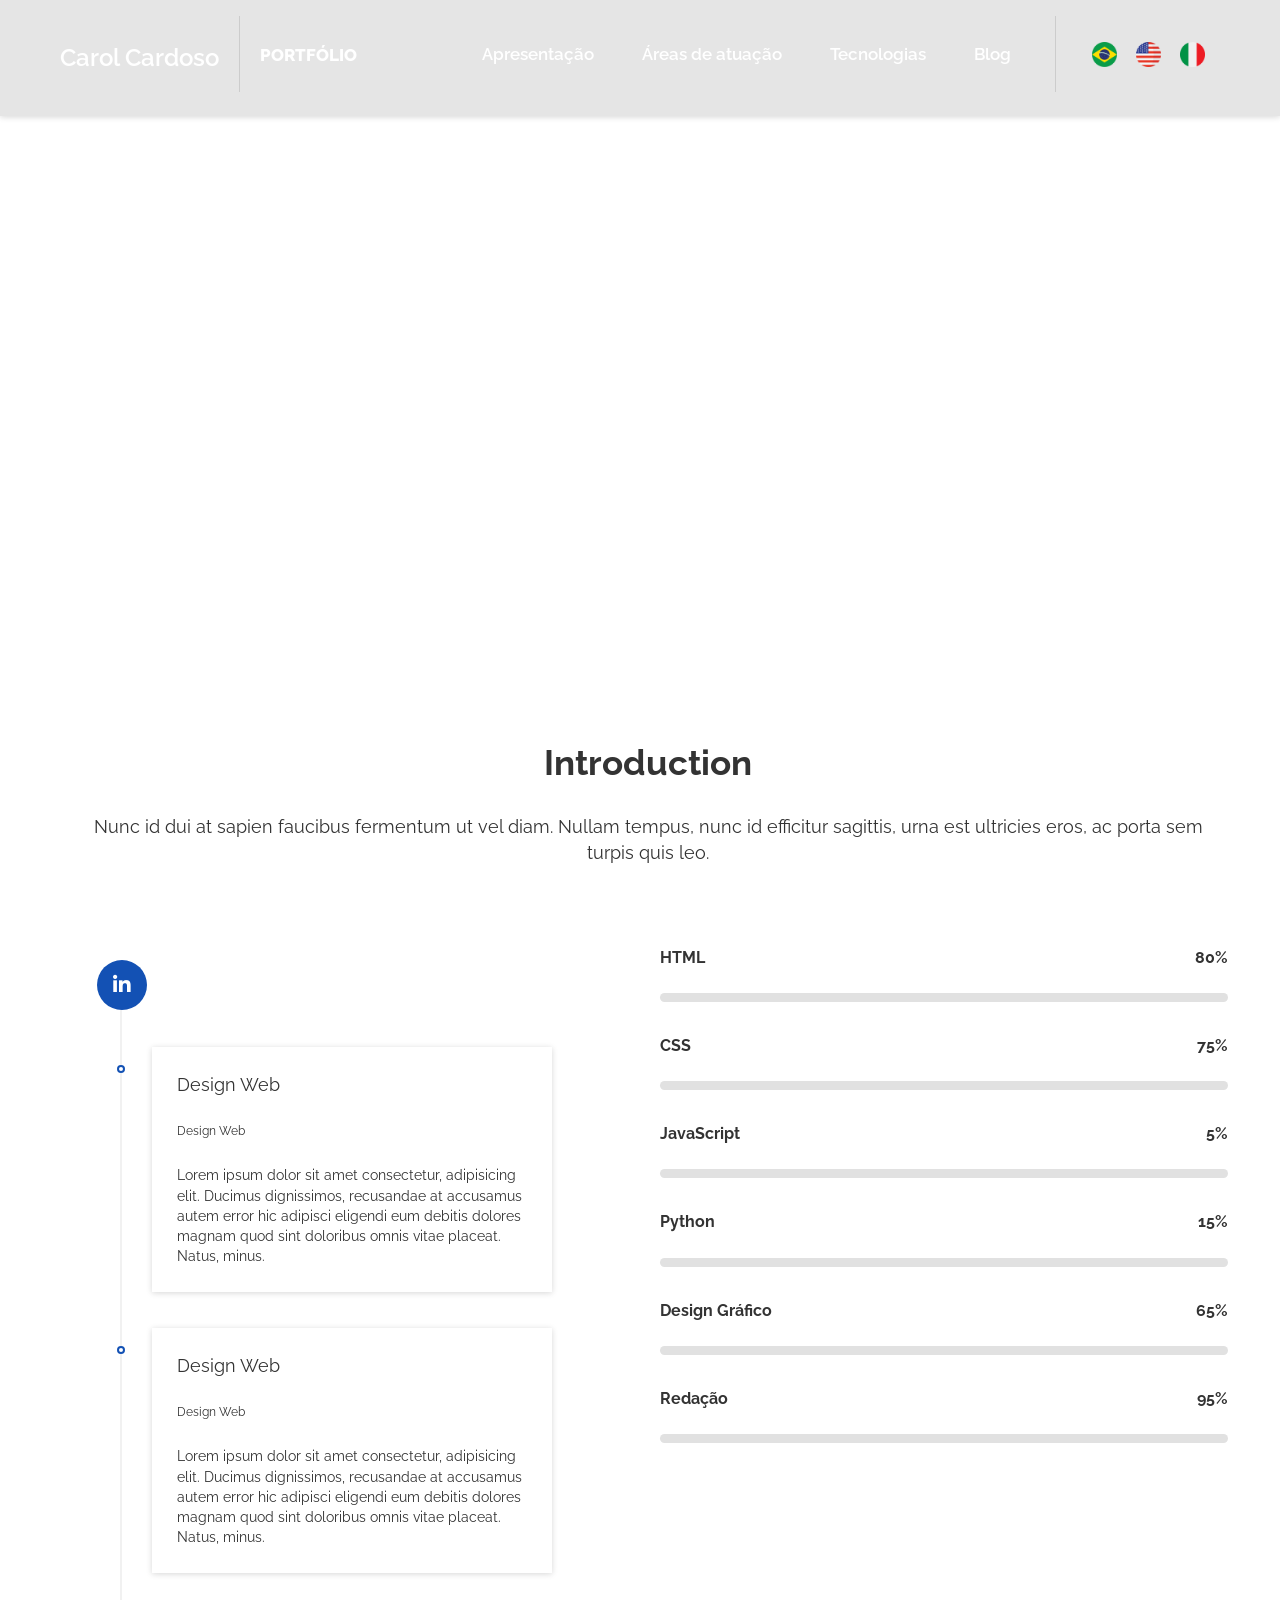
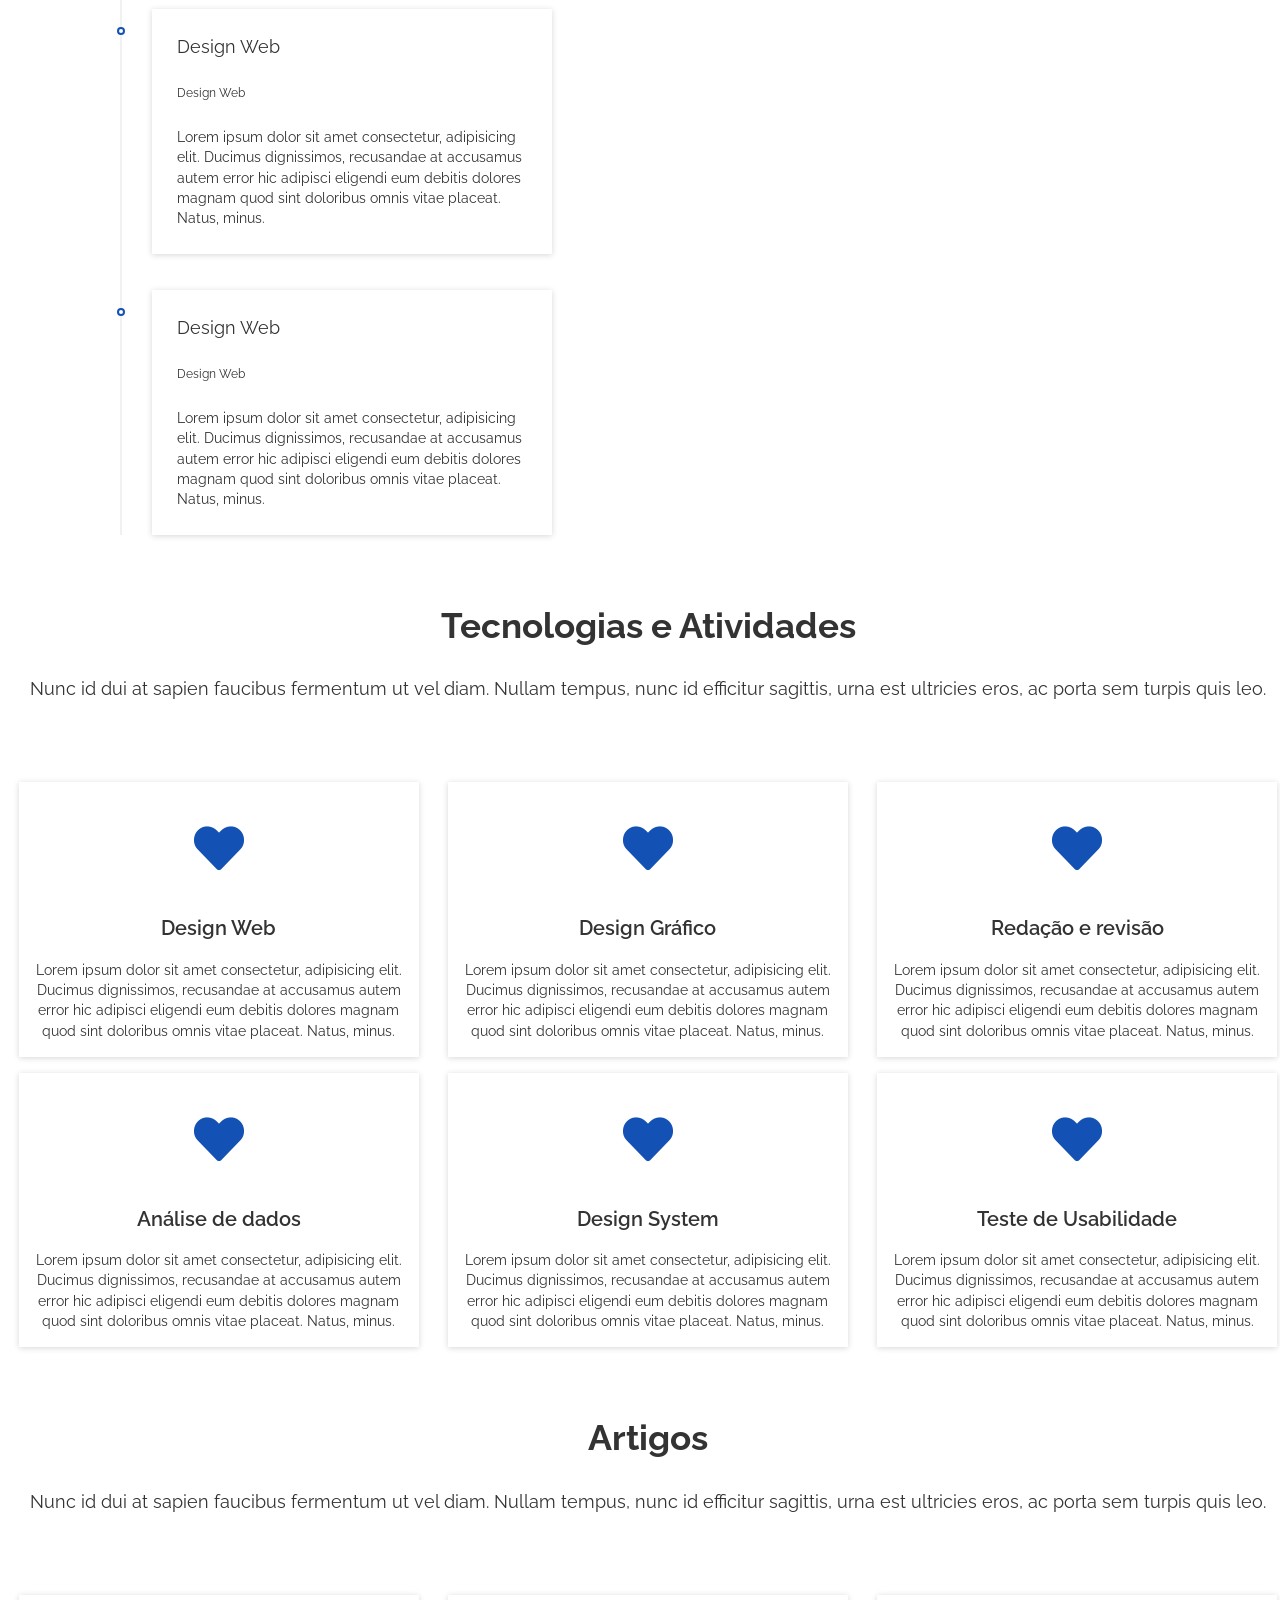
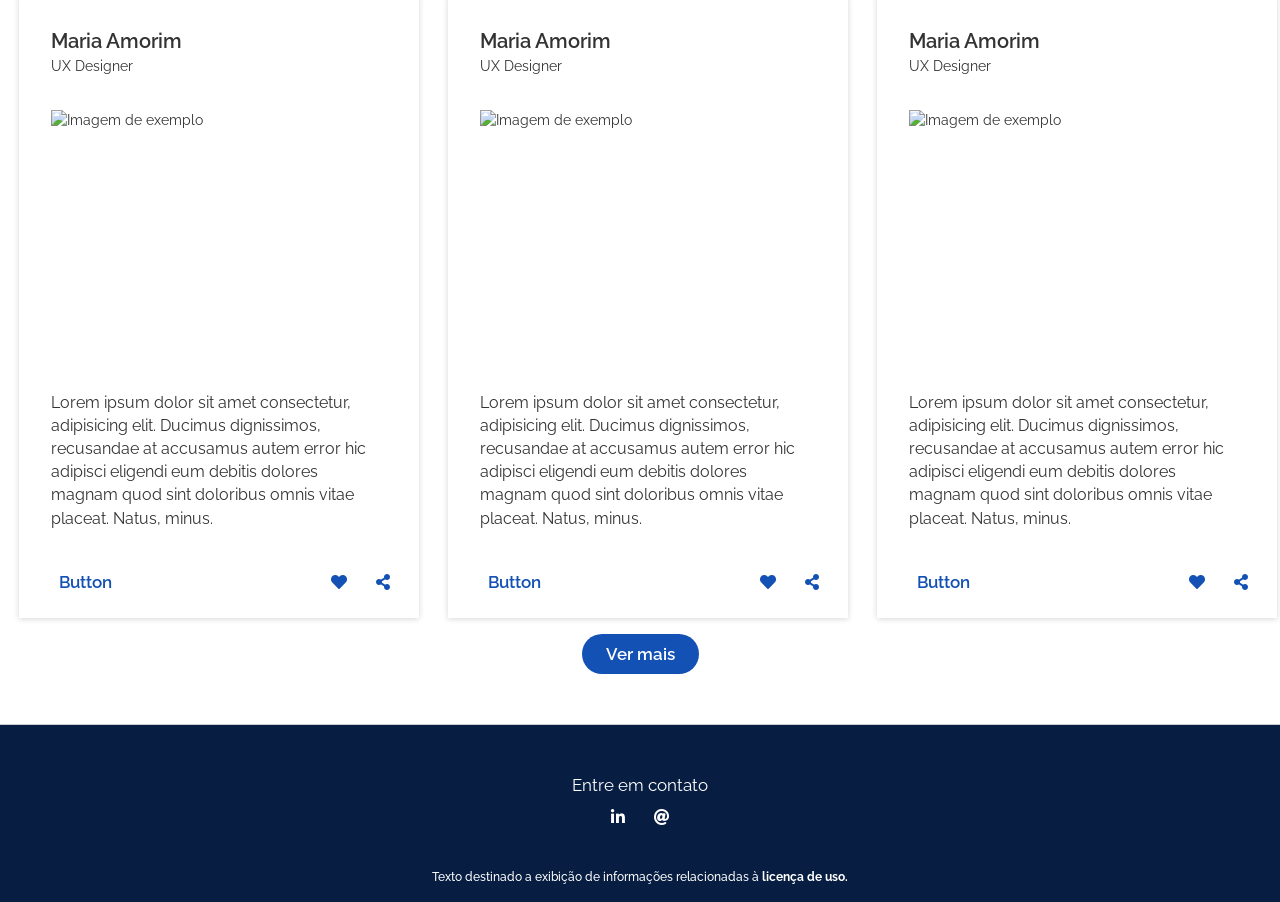
==== src/html/index-en.html @ 1937132f "Resposividade, espaçamento, componentização das seções" ====
<!DOCTYPE html>
<html lang="en">
<br-head></br-head>  
<body>
  <br-header></br-header>

    <div class="container-video">
      <div class="bg-video">
        <video class="bg-video" autoplay loop muted src="./assets/images/banner/Banner 2.mp4"></video>
      </div>
    </div>

  <div class="template-base">
    <main class="main-content pl-sm-3 mt-4 text-center" id="main-content">
      
      <!-- Início da seção Introdução-->

      <br-introducao-en></br-introducao-en>
        
        <!-- Início da seção Tecnologias e Atividades -->
        
        <div class="secao-container">
          <div id="habilidades" class="secao-titulo">Tecnologias e Atividades</div>
          <div class="secao-descricao">Nunc id dui at sapien faucibus fermentum ut vel diam. Nullam tempus, nunc id efficitur sagittis, 
            urna est ultricies eros, ac porta sem turpis quis leo.
          </div>
          <div class="row">
            <div class="col-sm-12 col-md-4 col-lg-4 d-flex justify-content-center">
              <div class="br-card hover">
                <div class="d-flex justify-content-center mt-3">
                  <button id="shiny-button" class="br-button circle botao-habilidades shiny-button" type="button" aria-label="Ícone ilustrativo">
                    <i class="fas fa-heart icone-habilidades" aria-hidden="true"></i>
                  </button>
                </div>
                <div class="text-weight-semi-bold text-up-02 mt-3">Design Web</div>
                <div class="card-content">Lorem ipsum dolor sit amet consectetur, adipisicing elit. Ducimus dignissimos, 
                  recusandae at accusamus autem error hic adipisci eligendi eum debitis dolores magnam quod sint doloribus 
                  omnis vitae placeat. Natus, minus.
                </div>
              </div>
            </div>
            <div class="col-sm-12 col-md-4 col-lg-4 d-flex justify-content-center">
              <div class="br-card hover">
                <div class="d-flex justify-content-center mt-3">
                  <button id="shiny-button" class="br-button circle botao-habilidades shiny-button" type="button" aria-label="Ícone ilustrativo">
                    <i class="fas fa-heart icone-habilidades" aria-hidden="true"></i>
                  </button>
                </div>
                <div class="text-weight-semi-bold text-up-02 mt-3">Design Gráfico</div>
                <div class="card-content">Lorem ipsum dolor sit amet consectetur, adipisicing elit. Ducimus dignissimos, 
                  recusandae at accusamus autem error hic adipisci eligendi eum debitis dolores magnam quod sint doloribus 
                  omnis vitae placeat. Natus, minus.
                </div>
              </div>
            </div>
            <div class="col-sm-12 col-md-4 col-lg-4 d-flex justify-content-center">
              <div class="br-card hover">
                <div class="d-flex justify-content-center mt-3">
                  <button id="shiny-button" class="br-button circle botao-habilidades shiny-button" type="button" aria-label="Ícone ilustrativo">
                    <i class="fas fa-heart icone-habilidades" aria-hidden="true"></i>
                  </button>
                </div>
                <div class="text-weight-semi-bold text-up-02 mt-3">Redação e revisão</div>
                <div class="card-content">Lorem ipsum dolor sit amet consectetur, adipisicing elit. Ducimus dignissimos, 
                  recusandae at accusamus autem error hic adipisci eligendi eum debitis dolores magnam quod sint doloribus 
                  omnis vitae placeat. Natus, minus.
                </div>
              </div>
            </div>
            <div class="col-sm-12 col-md-4 col-lg-4 d-flex justify-content-center">
              <div class="br-card hover">
                <div class="d-flex justify-content-center mt-3">
                  <button id="shiny-button" class="br-button circle botao-habilidades shiny-button" type="button" aria-label="Ícone ilustrativo">
                    <i class="fas fa-heart icone-habilidades" aria-hidden="true"></i>
                  </button>
                </div>
                <div class="text-weight-semi-bold text-up-02 mt-3">Análise de dados</div>
                <div class="card-content">Lorem ipsum dolor sit amet consectetur, adipisicing elit. Ducimus dignissimos, 
                  recusandae at accusamus autem error hic adipisci eligendi eum debitis dolores magnam quod sint doloribus 
                  omnis vitae placeat. Natus, minus.
                </div>
              </div>
            </div>
            <div class="col-sm-12 col-md-4 col-lg-4 d-flex justify-content-center">
              <div class="br-card hover">
                <div class="d-flex justify-content-center mt-3">
                  <button id="shiny-button" class="br-button circle botao-habilidades shiny-button" type="button" aria-label="Ícone ilustrativo">
                    <i class="fas fa-heart icone-habilidades" aria-hidden="true"></i>
                  </button>
                </div>
                <div class="text-weight-semi-bold text-up-02 mt-3">Design System</div>
                <div class="card-content">Lorem ipsum dolor sit amet consectetur, adipisicing elit. Ducimus dignissimos, 
                  recusandae at accusamus autem error hic adipisci eligendi eum debitis dolores magnam quod sint doloribus 
                  omnis vitae placeat. Natus, minus.
                </div>
              </div>
            </div>
            <div class="col-sm-12 col-md-4 col-lg-4 d-flex justify-content-center">
              <div class="br-card hover">
                <div class="d-flex justify-content-center mt-3">
                  <button id="shiny-button" class="br-button circle botao-habilidades shiny-button" type="button" aria-label="Ícone ilustrativo">
                    <i class="fas fa-heart icone-habilidades" aria-hidden="true"></i>
                  </button>
                </div>
                <div class="text-weight-semi-bold text-up-02 mt-3">Teste de Usabilidade</div>
                <div class="card-content">Lorem ipsum dolor sit amet consectetur, adipisicing elit. Ducimus dignissimos, 
                  recusandae at accusamus autem error hic adipisci eligendi eum debitis dolores magnam quod sint doloribus 
                  omnis vitae placeat. Natus, minus.
                </div>
              </div>
            </div>
          </div>
        </div>
        
        
        <!-- Fim da seção Tecnologias e Atividades -->
        
        <!-- Início da seção Blog -->
        
        <div class="secao-container">
          <div id="blog" class="secao-titulo">Artigos</div>
          <div class="secao-descricao">Nunc id dui at sapien faucibus fermentum ut vel diam. Nullam tempus, nunc id efficitur sagittis, 
            urna est ultricies eros, ac porta sem turpis quis leo.
          </div>
          <div class="row">
            <div class="col-sm-12 col-md-4 col-lg-4 d-flex justify-content-center">
              <div class="br-card">
                <div class="m-5">
                  <div class="titulo-card text-weight-semi-bold text-up-02">Maria Amorim</div>
                  <div class="subtitulo-card">UX Designer</div>
                </div>
                <div class="imagem-card m-5">
                  <img src="https://picsum.photos/id/0/500" class="imagem-card" alt="Imagem de exemplo"/>
                </div>
                <div class="paragrafo m-5">Lorem ipsum dolor sit amet consectetur, adipisicing elit. 
                  Ducimus dignissimos, recusandae at accusamus autem error hic adipisci eligendi eum 
                  debitis dolores magnam quod sint doloribus omnis vitae placeat. Natus, minus.
                </div>
                <div class="card-footer">
                  <div class="d-flex">
                    <div>
                      <button class="br-button" type="button">Button
                      </button>
                    </div>
                    <div class="ml-auto">
                      <button class="br-button circle" type="button" aria-label="Ícone ilustrativo">
                        <i class="fas fa-heart" aria-hidden="true"></i>
                      </button>
                      <button class="br-button circle" type="button" aria-label="Ícone ilustrativo 3">
                        <i class="fas fa-share-alt" aria-hidden="true"></i>
                      </button>
                    </div>
                  </div>
                </div>
              </div>
            </div>
            <div class="col-sm-12 col-md-4 col-lg-4 d-flex justify-content-center">
              <div class="br-card">
                <div class="m-5">
                  <div class="titulo-card text-weight-semi-bold text-up-02">Maria Amorim</div>
                  <div class="subtitulo-card">UX Designer</div>
                </div>
                <div class="imagem-card m-5">
                  <img src="https://picsum.photos/id/0/500" class="imagem-card" alt="Imagem de exemplo"/>
                </div>
                <div class="paragrafo m-5">Lorem ipsum dolor sit amet consectetur, adipisicing elit. 
                  Ducimus dignissimos, recusandae at accusamus autem error hic adipisci eligendi eum 
                  debitis dolores magnam quod sint doloribus omnis vitae placeat. Natus, minus.
                </div>
                <div class="card-footer">
                  <div class="d-flex">
                    <div>
                      <button class="br-button" type="button">Button
                      </button>
                    </div>
                    <div class="ml-auto">
                      <button class="br-button circle" type="button" aria-label="Ícone ilustrativo">
                        <i class="fas fa-heart" aria-hidden="true"></i>
                      </button>
                      <button class="br-button circle" type="button" aria-label="Ícone ilustrativo 3">
                        <i class="fas fa-share-alt" aria-hidden="true"></i>
                      </button>
                    </div>
                  </div>
                </div>
              </div>
            </div>
            <div class="col-sm-12 col-md-4 col-lg-4 d-flex justify-content-center">
              <div class="br-card">
                <div class="m-5">
                  <div class="titulo-card text-weight-semi-bold text-up-02">Maria Amorim</div>
                  <div class="subtitulo-card">UX Designer</div>
                </div>
                <div class="imagem-card m-5">
                  <img src="https://picsum.photos/id/0/500" class="imagem-card" alt="Imagem de exemplo"/>
                </div>
                <div class="paragrafo m-5">Lorem ipsum dolor sit amet consectetur, adipisicing elit. 
                  Ducimus dignissimos, recusandae at accusamus autem error hic adipisci eligendi eum 
                  debitis dolores magnam quod sint doloribus omnis vitae placeat. Natus, minus.
                </div>
                <div class="card-footer">
                  <div class="d-flex">
                    <div>
                      <button class="br-button" type="button">Button
                      </button>
                    </div>
                    <div class="ml-auto">
                      <button class="br-button circle" type="button" aria-label="Ícone ilustrativo">
                        <i class="fas fa-heart" aria-hidden="true"></i>
                      </button>
                      <button class="br-button circle" type="button" aria-label="Ícone ilustrativo 3">
                        <i class="fas fa-share-alt" aria-hidden="true"></i>
                      </button>
                    </div>
                  </div>
                </div>
              </div>
            </div>
          </div>
          <button class="br-button primary mr-3" type="button">Ver mais
          </button>
        </div>
        
        <!-- Fim da seção Blog -->
        
      </main>
      
      
      
      <br-footer></br-footer>
      <!--<div class="br-cookiebar default d-none" tabindex="-1"></div>-->
    </div>
    <script src="./bibliotecas/govbr-ds/core-init.js"></script>
    <script src="./bibliotecas/govbr-ds/core.min.js"></script>
    <script src="./assets/js/inicializacao.js"></script>
    <script src="./assets/js/popover.js"></script>
    <script src="./assets/componentes/head/head.js" type="module"></script>
    <script src="./assets/componentes/header/header.js" type="module"></script>
    <script src="./assets/componentes/footer/footer.js" type="module"></script>
    <script src="./assets/js/main.js" type="module"></script>
    <script src="./assets/componentes/introducao/introducao.js" type="module"></script>
  </body>
  </html>
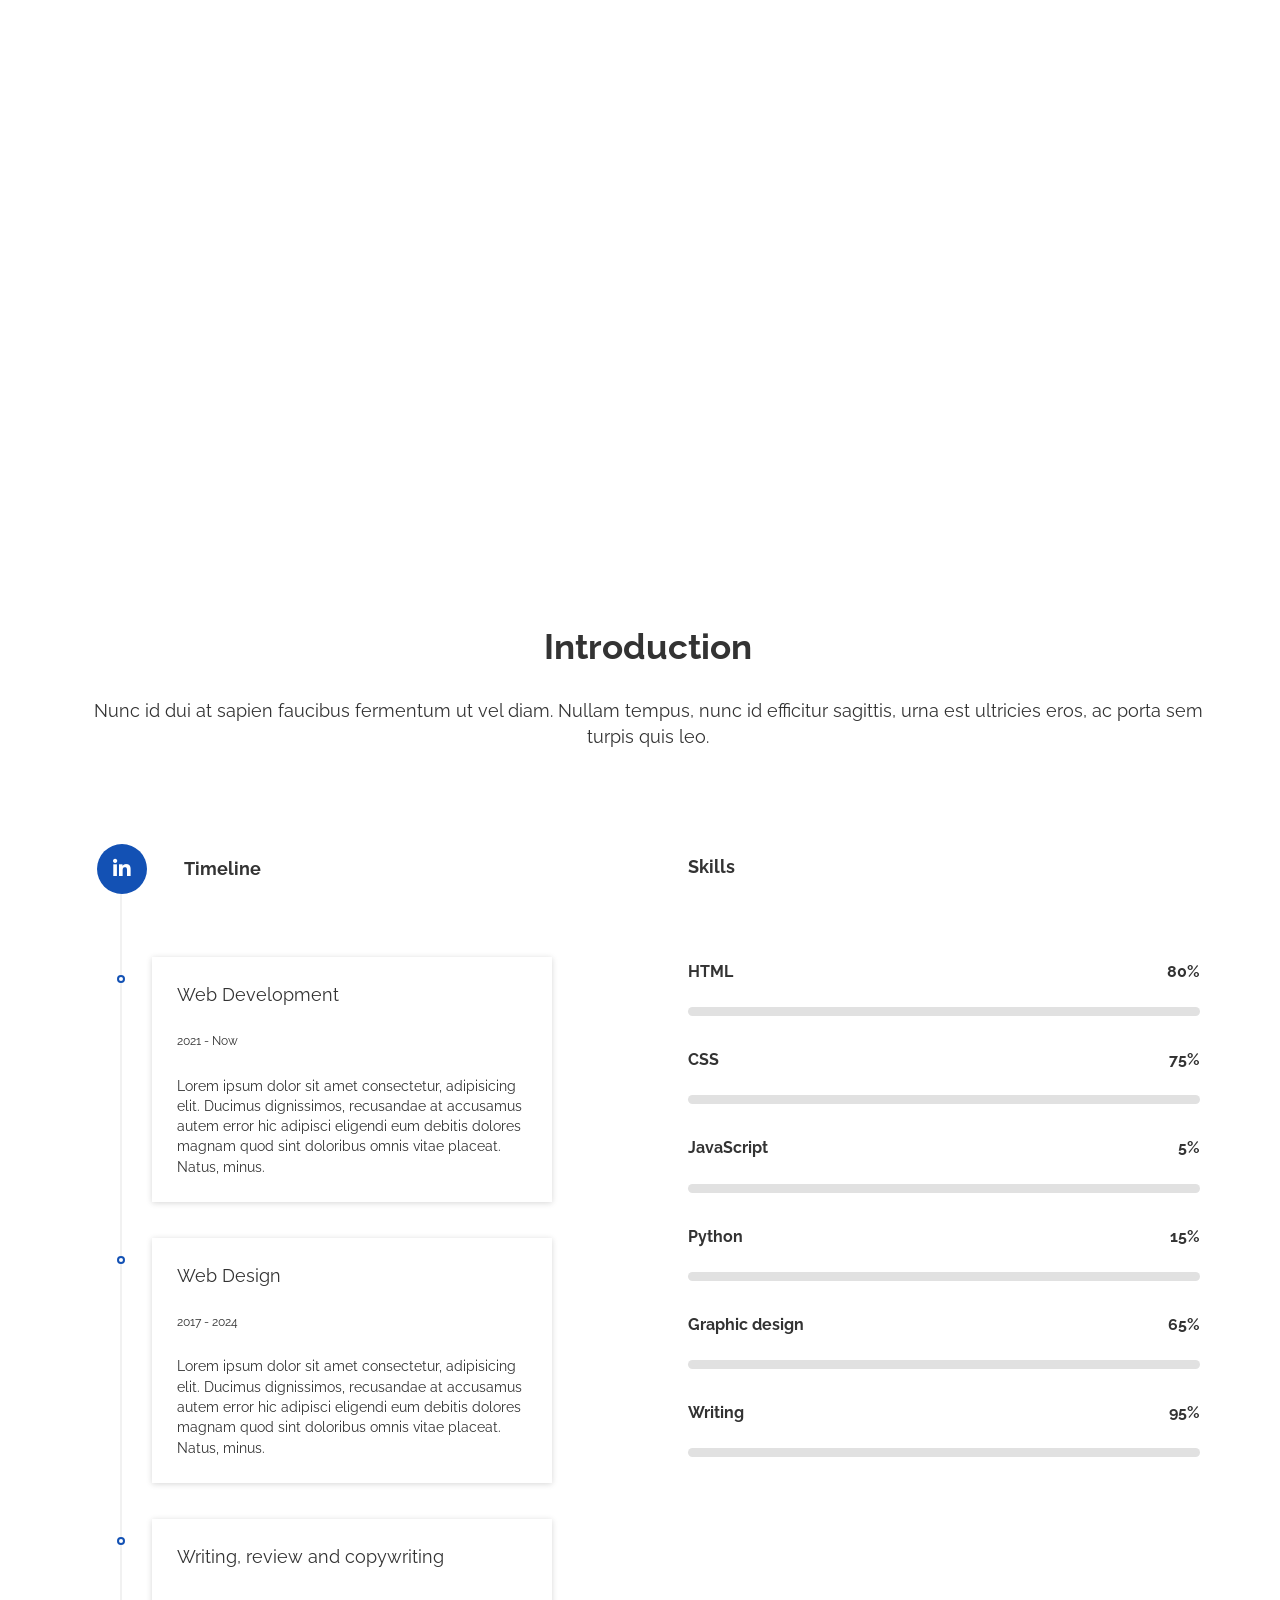
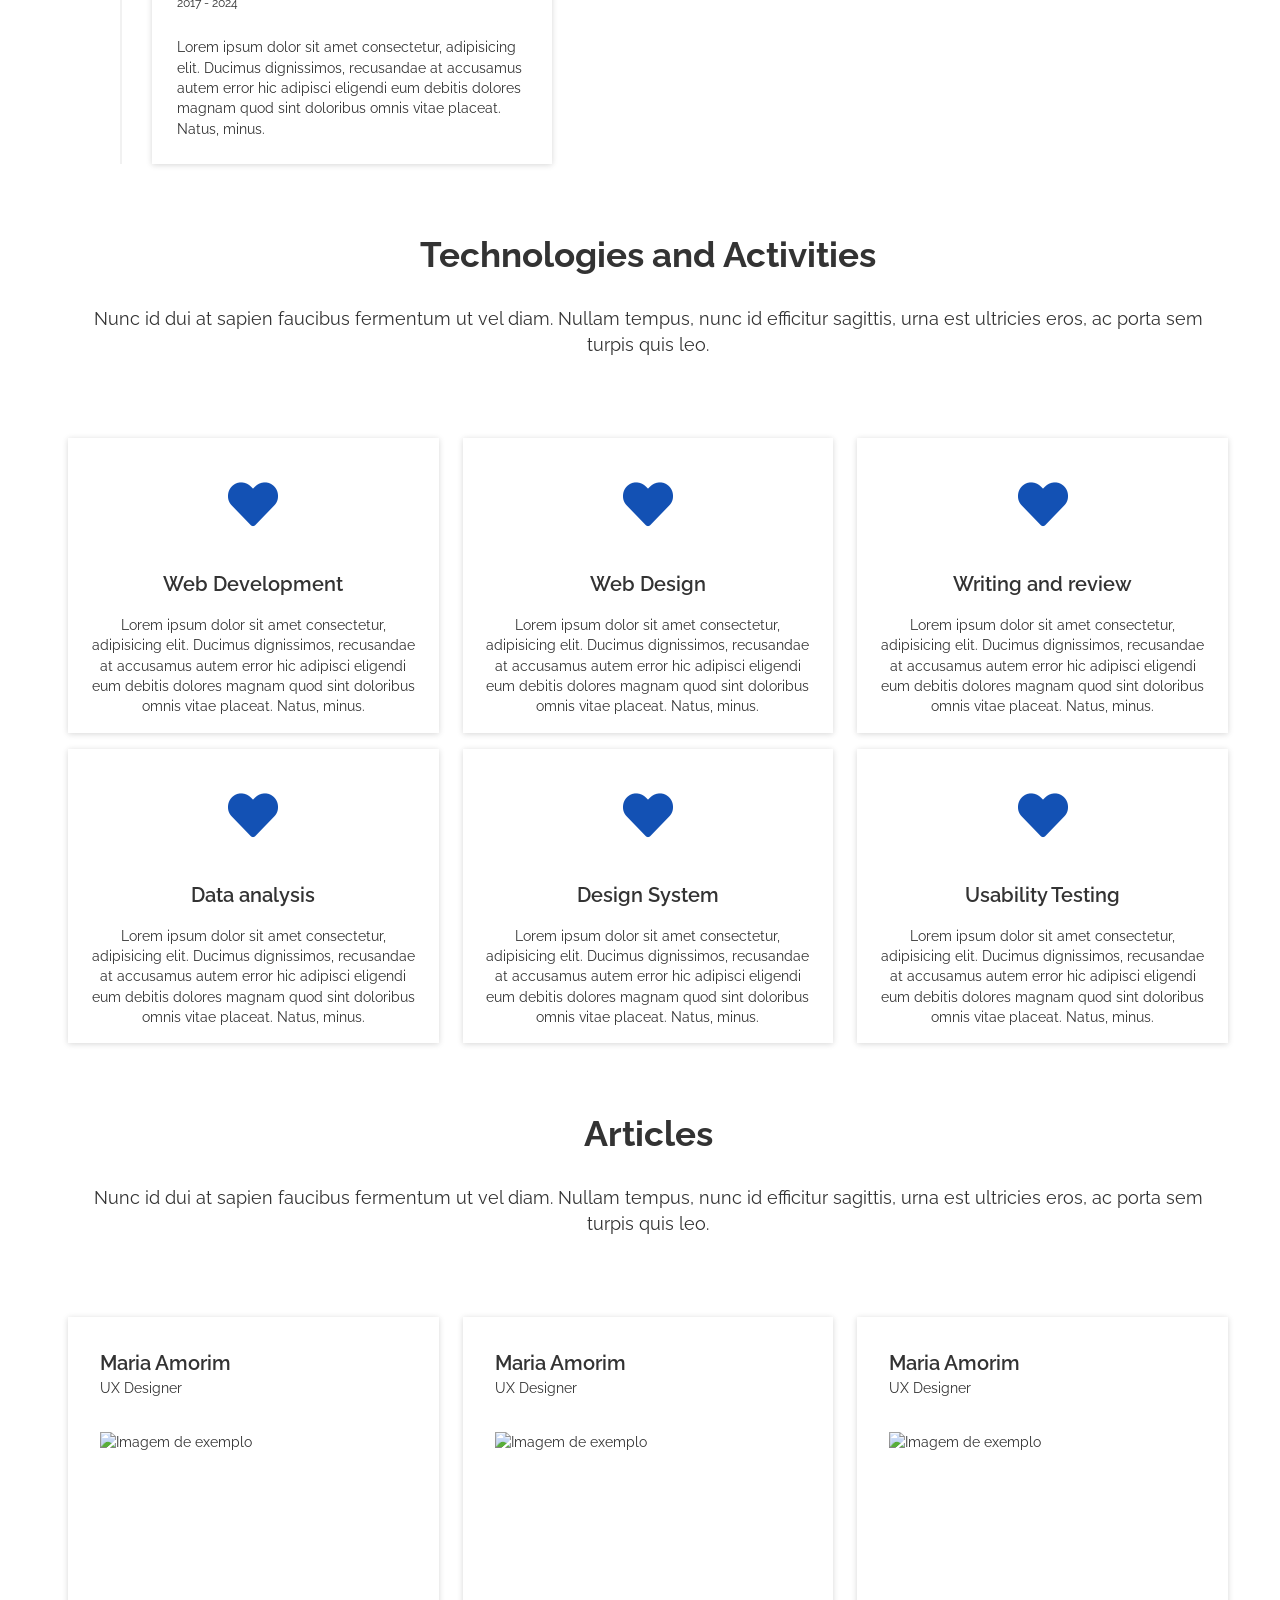
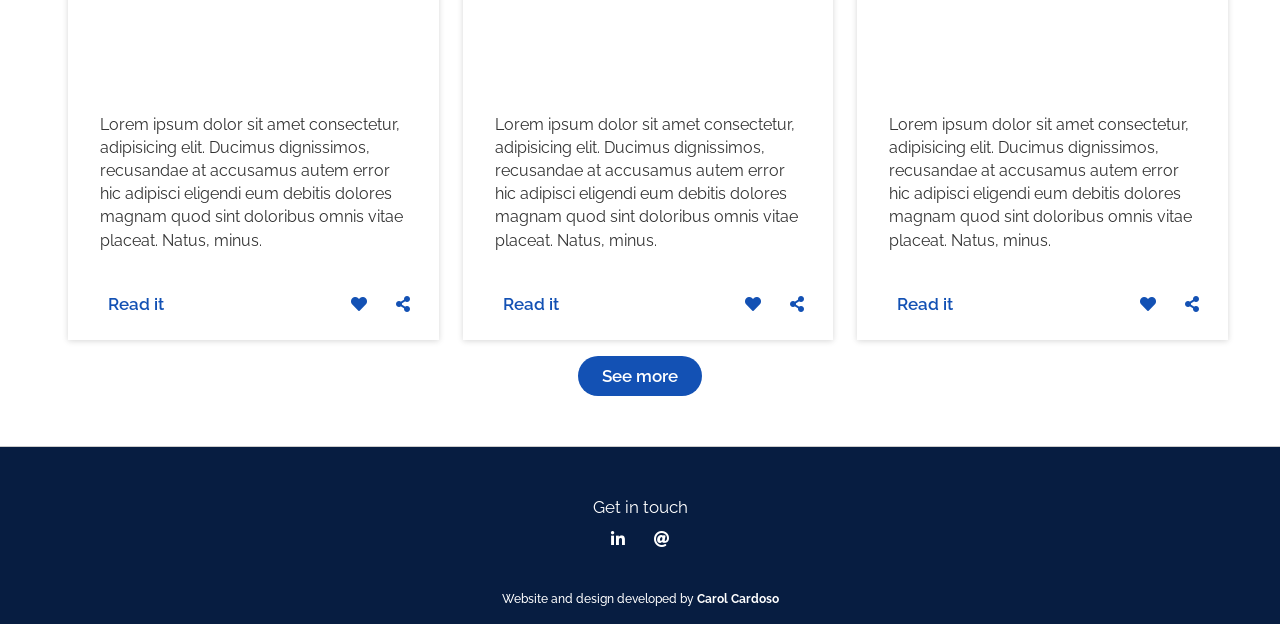
==== commit 825cc8f4: "Conteúdo textual, traduções, componentização das seções, header e footer" ====
--- a/src/html/index-en.html
+++ b/src/html/index-en.html
@@ -2,7 +2,7 @@
 <html lang="en">
 <br-head></br-head>  
 <body>
-  <br-header></br-header>
+  <br-header-en></br-header-en>
 
     <div class="container-video">
       <div class="bg-video">
@@ -17,228 +17,26 @@
 
       <br-introducao-en></br-introducao-en>
         
-        <!-- Início da seção Tecnologias e Atividades -->
+      <br-habilidades-en></br-habilidades-en> 
         
-        <div class="secao-container">
-          <div id="habilidades" class="secao-titulo">Tecnologias e Atividades</div>
-          <div class="secao-descricao">Nunc id dui at sapien faucibus fermentum ut vel diam. Nullam tempus, nunc id efficitur sagittis, 
-            urna est ultricies eros, ac porta sem turpis quis leo.
-          </div>
-          <div class="row">
-            <div class="col-sm-12 col-md-4 col-lg-4 d-flex justify-content-center">
-              <div class="br-card hover">
-                <div class="d-flex justify-content-center mt-3">
-                  <button id="shiny-button" class="br-button circle botao-habilidades shiny-button" type="button" aria-label="Ícone ilustrativo">
-                    <i class="fas fa-heart icone-habilidades" aria-hidden="true"></i>
-                  </button>
-                </div>
-                <div class="text-weight-semi-bold text-up-02 mt-3">Design Web</div>
-                <div class="card-content">Lorem ipsum dolor sit amet consectetur, adipisicing elit. Ducimus dignissimos, 
-                  recusandae at accusamus autem error hic adipisci eligendi eum debitis dolores magnam quod sint doloribus 
-                  omnis vitae placeat. Natus, minus.
-                </div>
-              </div>
-            </div>
-            <div class="col-sm-12 col-md-4 col-lg-4 d-flex justify-content-center">
-              <div class="br-card hover">
-                <div class="d-flex justify-content-center mt-3">
-                  <button id="shiny-button" class="br-button circle botao-habilidades shiny-button" type="button" aria-label="Ícone ilustrativo">
-                    <i class="fas fa-heart icone-habilidades" aria-hidden="true"></i>
-                  </button>
-                </div>
-                <div class="text-weight-semi-bold text-up-02 mt-3">Design Gráfico</div>
-                <div class="card-content">Lorem ipsum dolor sit amet consectetur, adipisicing elit. Ducimus dignissimos, 
-                  recusandae at accusamus autem error hic adipisci eligendi eum debitis dolores magnam quod sint doloribus 
-                  omnis vitae placeat. Natus, minus.
-                </div>
-              </div>
-            </div>
-            <div class="col-sm-12 col-md-4 col-lg-4 d-flex justify-content-center">
-              <div class="br-card hover">
-                <div class="d-flex justify-content-center mt-3">
-                  <button id="shiny-button" class="br-button circle botao-habilidades shiny-button" type="button" aria-label="Ícone ilustrativo">
-                    <i class="fas fa-heart icone-habilidades" aria-hidden="true"></i>
-                  </button>
-                </div>
-                <div class="text-weight-semi-bold text-up-02 mt-3">Redação e revisão</div>
-                <div class="card-content">Lorem ipsum dolor sit amet consectetur, adipisicing elit. Ducimus dignissimos, 
-                  recusandae at accusamus autem error hic adipisci eligendi eum debitis dolores magnam quod sint doloribus 
-                  omnis vitae placeat. Natus, minus.
-                </div>
-              </div>
-            </div>
-            <div class="col-sm-12 col-md-4 col-lg-4 d-flex justify-content-center">
-              <div class="br-card hover">
-                <div class="d-flex justify-content-center mt-3">
-                  <button id="shiny-button" class="br-button circle botao-habilidades shiny-button" type="button" aria-label="Ícone ilustrativo">
-                    <i class="fas fa-heart icone-habilidades" aria-hidden="true"></i>
-                  </button>
-                </div>
-                <div class="text-weight-semi-bold text-up-02 mt-3">Análise de dados</div>
-                <div class="card-content">Lorem ipsum dolor sit amet consectetur, adipisicing elit. Ducimus dignissimos, 
-                  recusandae at accusamus autem error hic adipisci eligendi eum debitis dolores magnam quod sint doloribus 
-                  omnis vitae placeat. Natus, minus.
-                </div>
-              </div>
-            </div>
-            <div class="col-sm-12 col-md-4 col-lg-4 d-flex justify-content-center">
-              <div class="br-card hover">
-                <div class="d-flex justify-content-center mt-3">
-                  <button id="shiny-button" class="br-button circle botao-habilidades shiny-button" type="button" aria-label="Ícone ilustrativo">
-                    <i class="fas fa-heart icone-habilidades" aria-hidden="true"></i>
-                  </button>
-                </div>
-                <div class="text-weight-semi-bold text-up-02 mt-3">Design System</div>
-                <div class="card-content">Lorem ipsum dolor sit amet consectetur, adipisicing elit. Ducimus dignissimos, 
-                  recusandae at accusamus autem error hic adipisci eligendi eum debitis dolores magnam quod sint doloribus 
-                  omnis vitae placeat. Natus, minus.
-                </div>
-              </div>
-            </div>
-            <div class="col-sm-12 col-md-4 col-lg-4 d-flex justify-content-center">
-              <div class="br-card hover">
-                <div class="d-flex justify-content-center mt-3">
-                  <button id="shiny-button" class="br-button circle botao-habilidades shiny-button" type="button" aria-label="Ícone ilustrativo">
-                    <i class="fas fa-heart icone-habilidades" aria-hidden="true"></i>
-                  </button>
-                </div>
-                <div class="text-weight-semi-bold text-up-02 mt-3">Teste de Usabilidade</div>
-                <div class="card-content">Lorem ipsum dolor sit amet consectetur, adipisicing elit. Ducimus dignissimos, 
-                  recusandae at accusamus autem error hic adipisci eligendi eum debitis dolores magnam quod sint doloribus 
-                  omnis vitae placeat. Natus, minus.
-                </div>
-              </div>
-            </div>
-          </div>
-        </div>
+      <br-blog-en></br-blog-en>
         
-        
-        <!-- Fim da seção Tecnologias e Atividades -->
-        
-        <!-- Início da seção Blog -->
-        
-        <div class="secao-container">
-          <div id="blog" class="secao-titulo">Artigos</div>
-          <div class="secao-descricao">Nunc id dui at sapien faucibus fermentum ut vel diam. Nullam tempus, nunc id efficitur sagittis, 
-            urna est ultricies eros, ac porta sem turpis quis leo.
-          </div>
-          <div class="row">
-            <div class="col-sm-12 col-md-4 col-lg-4 d-flex justify-content-center">
-              <div class="br-card">
-                <div class="m-5">
-                  <div class="titulo-card text-weight-semi-bold text-up-02">Maria Amorim</div>
-                  <div class="subtitulo-card">UX Designer</div>
-                </div>
-                <div class="imagem-card m-5">
-                  <img src="https://picsum.photos/id/0/500" class="imagem-card" alt="Imagem de exemplo"/>
-                </div>
-                <div class="paragrafo m-5">Lorem ipsum dolor sit amet consectetur, adipisicing elit. 
-                  Ducimus dignissimos, recusandae at accusamus autem error hic adipisci eligendi eum 
-                  debitis dolores magnam quod sint doloribus omnis vitae placeat. Natus, minus.
-                </div>
-                <div class="card-footer">
-                  <div class="d-flex">
-                    <div>
-                      <button class="br-button" type="button">Button
-                      </button>
-                    </div>
-                    <div class="ml-auto">
-                      <button class="br-button circle" type="button" aria-label="Ícone ilustrativo">
-                        <i class="fas fa-heart" aria-hidden="true"></i>
-                      </button>
-                      <button class="br-button circle" type="button" aria-label="Ícone ilustrativo 3">
-                        <i class="fas fa-share-alt" aria-hidden="true"></i>
-                      </button>
-                    </div>
-                  </div>
-                </div>
-              </div>
-            </div>
-            <div class="col-sm-12 col-md-4 col-lg-4 d-flex justify-content-center">
-              <div class="br-card">
-                <div class="m-5">
-                  <div class="titulo-card text-weight-semi-bold text-up-02">Maria Amorim</div>
-                  <div class="subtitulo-card">UX Designer</div>
-                </div>
-                <div class="imagem-card m-5">
-                  <img src="https://picsum.photos/id/0/500" class="imagem-card" alt="Imagem de exemplo"/>
-                </div>
-                <div class="paragrafo m-5">Lorem ipsum dolor sit amet consectetur, adipisicing elit. 
-                  Ducimus dignissimos, recusandae at accusamus autem error hic adipisci eligendi eum 
-                  debitis dolores magnam quod sint doloribus omnis vitae placeat. Natus, minus.
-                </div>
-                <div class="card-footer">
-                  <div class="d-flex">
-                    <div>
-                      <button class="br-button" type="button">Button
-                      </button>
-                    </div>
-                    <div class="ml-auto">
-                      <button class="br-button circle" type="button" aria-label="Ícone ilustrativo">
-                        <i class="fas fa-heart" aria-hidden="true"></i>
-                      </button>
-                      <button class="br-button circle" type="button" aria-label="Ícone ilustrativo 3">
-                        <i class="fas fa-share-alt" aria-hidden="true"></i>
-                      </button>
-                    </div>
-                  </div>
-                </div>
-              </div>
-            </div>
-            <div class="col-sm-12 col-md-4 col-lg-4 d-flex justify-content-center">
-              <div class="br-card">
-                <div class="m-5">
-                  <div class="titulo-card text-weight-semi-bold text-up-02">Maria Amorim</div>
-                  <div class="subtitulo-card">UX Designer</div>
-                </div>
-                <div class="imagem-card m-5">
-                  <img src="https://picsum.photos/id/0/500" class="imagem-card" alt="Imagem de exemplo"/>
-                </div>
-                <div class="paragrafo m-5">Lorem ipsum dolor sit amet consectetur, adipisicing elit. 
-                  Ducimus dignissimos, recusandae at accusamus autem error hic adipisci eligendi eum 
-                  debitis dolores magnam quod sint doloribus omnis vitae placeat. Natus, minus.
-                </div>
-                <div class="card-footer">
-                  <div class="d-flex">
-                    <div>
-                      <button class="br-button" type="button">Button
-                      </button>
-                    </div>
-                    <div class="ml-auto">
-                      <button class="br-button circle" type="button" aria-label="Ícone ilustrativo">
-                        <i class="fas fa-heart" aria-hidden="true"></i>
-                      </button>
-                      <button class="br-button circle" type="button" aria-label="Ícone ilustrativo 3">
-                        <i class="fas fa-share-alt" aria-hidden="true"></i>
-                      </button>
-                    </div>
-                  </div>
-                </div>
-              </div>
-            </div>
-          </div>
-          <button class="br-button primary mr-3" type="button">Ver mais
-          </button>
-        </div>
-        
-        <!-- Fim da seção Blog -->
-        
-      </main>
-      
-      
-      
-      <br-footer></br-footer>
-      <!--<div class="br-cookiebar default d-none" tabindex="-1"></div>-->
-    </div>
-    <script src="./bibliotecas/govbr-ds/core-init.js"></script>
-    <script src="./bibliotecas/govbr-ds/core.min.js"></script>
-    <script src="./assets/js/inicializacao.js"></script>
-    <script src="./assets/js/popover.js"></script>
-    <script src="./assets/componentes/head/head.js" type="module"></script>
-    <script src="./assets/componentes/header/header.js" type="module"></script>
-    <script src="./assets/componentes/footer/footer.js" type="module"></script>
-    <script src="./assets/js/main.js" type="module"></script>
-    <script src="./assets/componentes/introducao/introducao.js" type="module"></script>
-  </body>
-  </html>
-  +    </main>
+    
+     
+    <br-footer-en></br-footer-en>
+
+    <!--<div class="br-cookiebar default d-none" tabindex="-1"></div>-->
+  </div>
+  <script src="./bibliotecas/govbr-ds/core-init.js"></script>
+  <script src="./bibliotecas/govbr-ds/core.min.js"></script>
+  <!--<script src="./assets/js/inicializacao.js"></script>-->
+  <script src="./assets/componentes/head/head.js" type="module"></script>
+  <script src="./assets/componentes/header/header.js" type="module"></script>
+  <script src="./assets/componentes/footer/footer.js" type="module"></script>
+  <script src="./assets/js/main.js" type="module"></script>
+  <script src="./assets/componentes/introducao/introducao.js" type="module"></script>
+  <script src="./assets/componentes/habilidades/habilidades.js" type="module"></script>
+  <script src="./assets/componentes/blog/blog.js" type="module"></script>
+</body>
+</html>
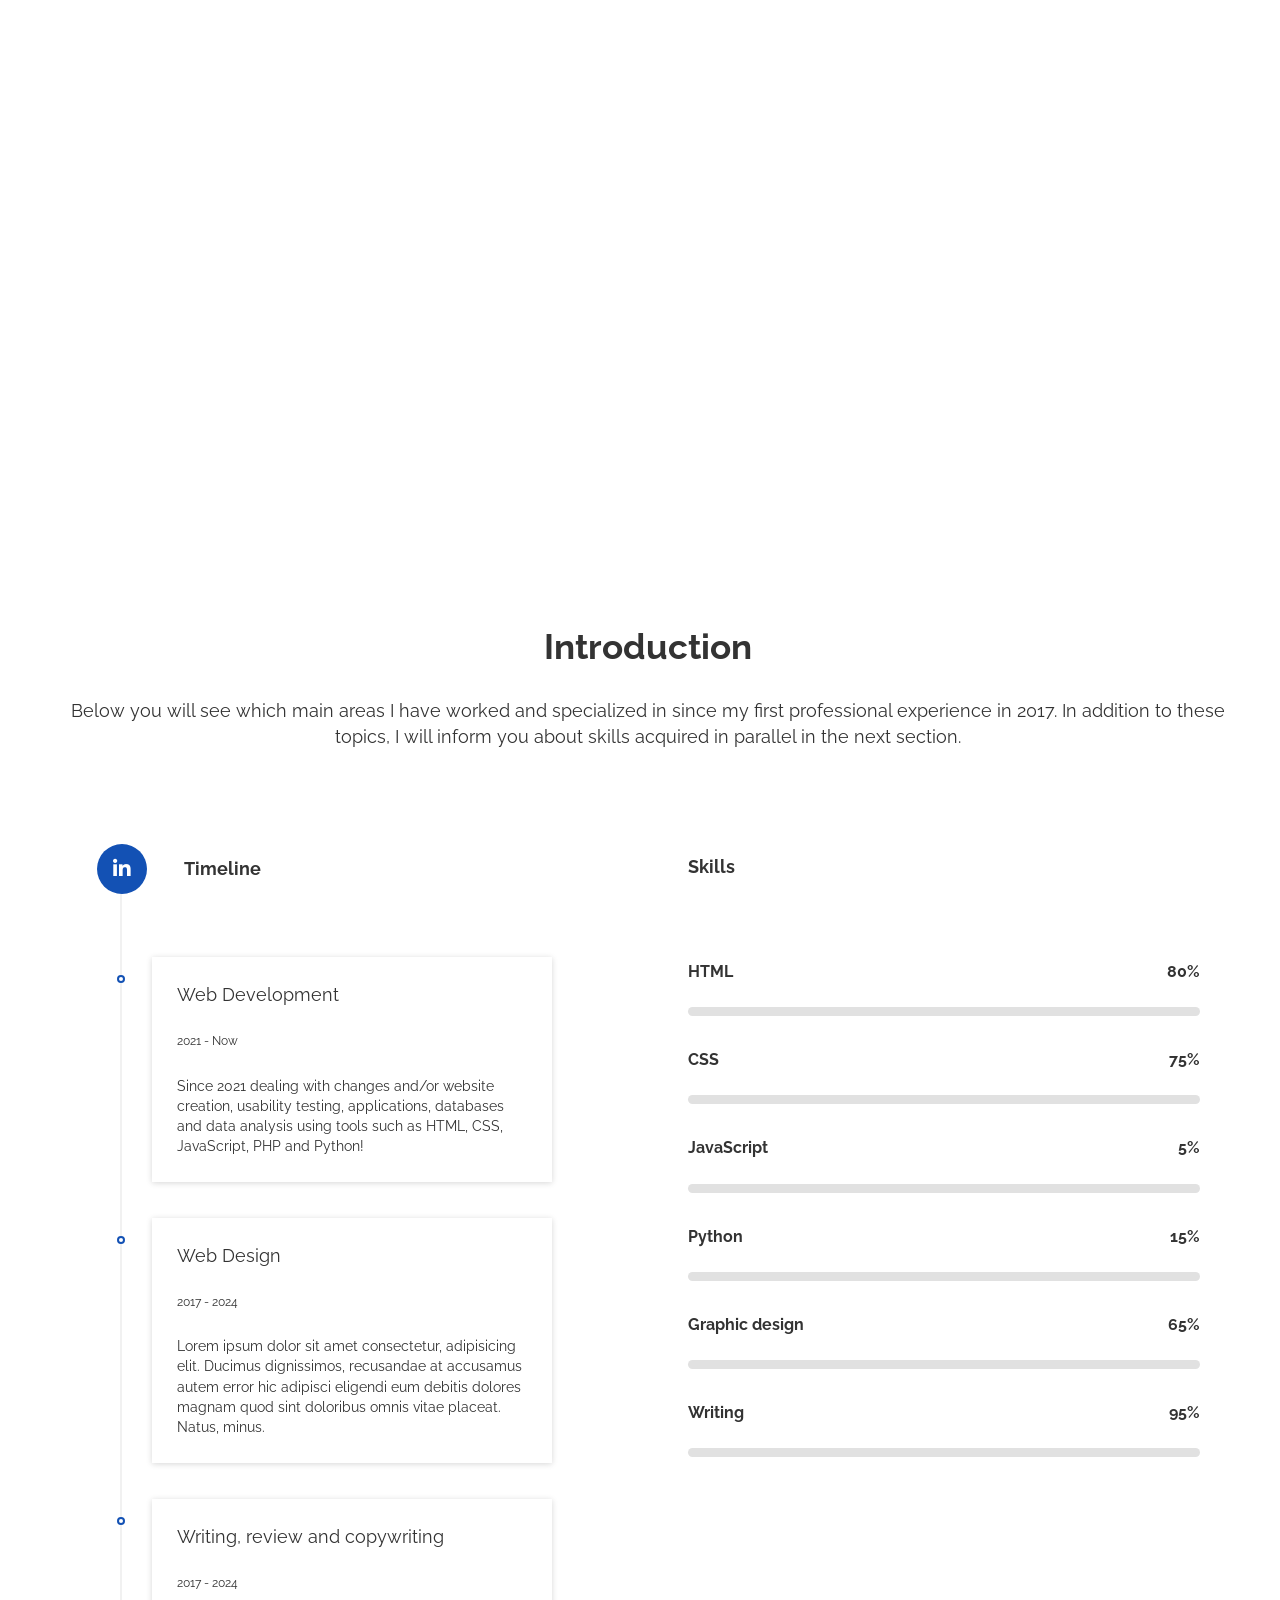
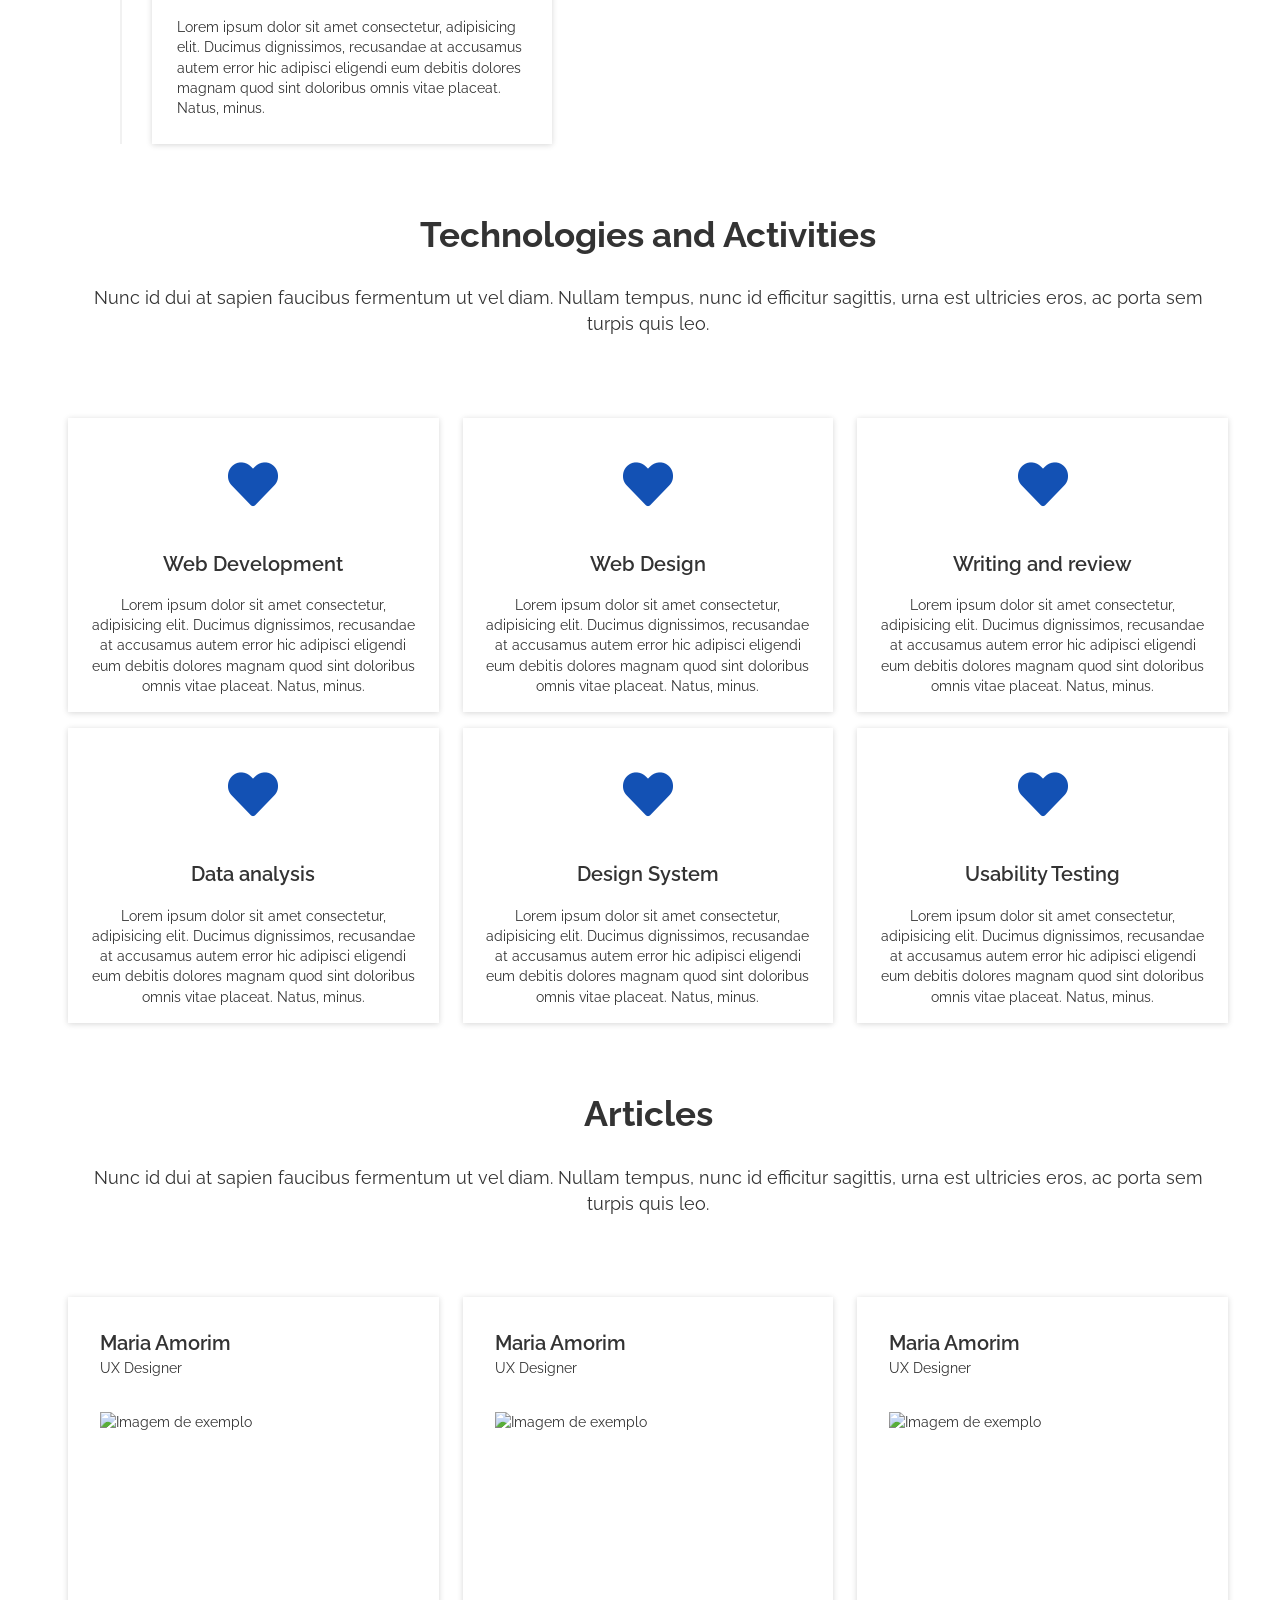
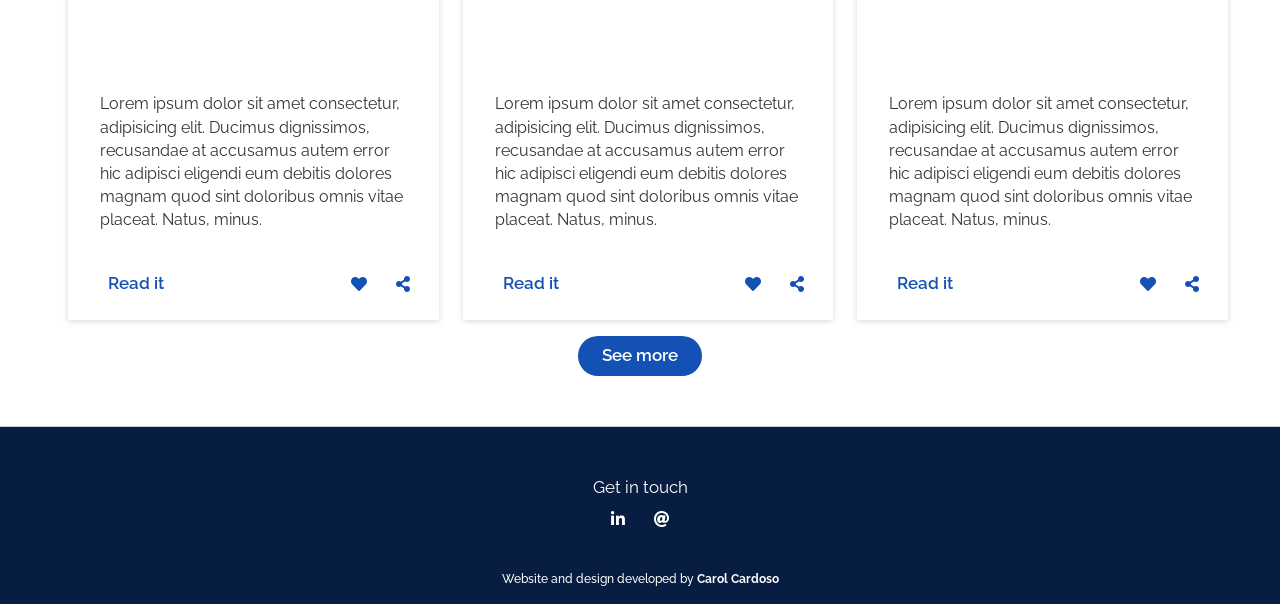
==== commit 8c004b82: "Incluindo o site no Git" ====
--- a/src/html/index-en.html
+++ b/src/html/index-en.html
@@ -1,6 +1,21 @@
 <!DOCTYPE html>
 <html lang="en">
-<br-head></br-head>  
+  <head>
+    <meta charset="UTF-8"/>
+    <meta name="viewport" content="width=device-width, initial-scale=1.0"/>
+    <meta http-equiv="X-UA-Compatible" content="ie=edge"/>
+    <title>Template básico</title>
+    <!-- Fonte Rawline-->
+    <link rel="stylesheet" href="https://cdngovbr-ds.estaleiro.serpro.gov.br/design-system/fonts/rawline/css/rawline.css"/>
+    <!-- Fonte Raleway-->
+    <link rel="stylesheet" href="https://fonts.googleapis.com/css?family=Raleway:300,400,500,600,700,800,900&amp;display=swap"/>
+    <!-- Design System de Governo-->
+    <link rel="stylesheet" href="./bibliotecas/govbr-ds/core-lite.css"/>
+    <!-- Fontawesome-->
+    <link rel="stylesheet" href="https://cdnjs.cloudflare.com/ajax/libs/font-awesome/5.11.2/css/all.min.css"/>
+    <!-- Design próprio-->
+    <link rel="stylesheet" href="./assets/css/design.css"/>
+  </head>
 <body>
   <br-header-en></br-header-en>
 
--- a/src/html/bibliotecas/govbr-ds/core-lite.css
+++ b/src/html/bibliotecas/govbr-ds/core-lite.css
@@ -0,0 +1,17448 @@
+@charset "UTF-8";
+:root {
+  --blue-90: #11181d;
+  --blue-80: #1f303e;
+  --blue-70: #274863;
+  --blue-60: #2c608a;
+  --blue-50: #2378c3;
+  --blue-40: #4f97d1;
+  --blue-30: #73b3e7;
+  --blue-20: #aacdec;
+  --blue-10: #dbe8fb;
+  --blue-5: #eff6fb;
+  --blue-cool-90: #0f191c;
+  --blue-cool-80: #14333d;
+  --blue-cool-70: #224a58;
+  --blue-cool-60: #2e6276;
+  --blue-cool-50: #3a7d95;
+  --blue-cool-40: #6499af;
+  --blue-cool-30: #82b4c9;
+  --blue-cool-20: #adcfdc;
+  --blue-cool-10: #dae9ee;
+  --blue-cool-5: #e7f2f5;
+  --blue-warm-90: #13171f;
+  --blue-warm-80: #252f3e;
+  --blue-warm-70: #2f4668;
+  --blue-warm-60: #345d96;
+  --blue-warm-50: #4a77b4;
+  --blue-warm-40: #7292c7;
+  --blue-warm-30: #98afd2;
+  --blue-warm-20: #c5d4eb;
+  --blue-warm-10: #e1e7f1;
+  --blue-warm-5: #ecf1f7;
+  --blue-vivid-80: #112f4e;
+  --blue-vivid-70: #0b4778;
+  --blue-vivid-60: #005ea2;
+  --blue-vivid-50: #0076d6;
+  --blue-vivid-40: #2491ff;
+  --blue-vivid-30: #58b4ff;
+  --blue-vivid-20: #a1d3ff;
+  --blue-vivid-10: #cfe8ff;
+  --blue-vivid-5: #e8f5ff;
+  --blue-cool-vivid-80: #002d3f;
+  --blue-cool-vivid-70: #074b69;
+  --blue-cool-vivid-60: #07648d;
+  --blue-cool-vivid-50: #0d7ea2;
+  --blue-cool-vivid-40: #28a0cb;
+  --blue-cool-vivid-30: #59b9de;
+  --blue-cool-vivid-20: #97d4ea;
+  --blue-cool-vivid-10: #c3ebfa;
+  --blue-cool-vivid-5: #e1f3f8;
+  --blue-warm-vivid-90: #071d41;
+  --blue-warm-vivid-80: #0c326f;
+  --blue-warm-vivid-70: #1351b4;
+  --blue-warm-vivid-60: #155bcb;
+  --blue-warm-vivid-50: #2670e8;
+  --blue-warm-vivid-40: #5992ed;
+  --blue-warm-vivid-30: #81aefc;
+  --blue-warm-vivid-20: #adcdff;
+  --blue-warm-vivid-10: #d4e5ff;
+  --blue-warm-vivid-5: #edf5ff;
+  --blue-90-rgb: 17, 24, 29;
+  --blue-80-rgb: 31, 48, 62;
+  --blue-70-rgb: 39, 72, 99;
+  --blue-60-rgb: 44, 96, 138;
+  --blue-50-rgb: 35, 120, 195;
+  --blue-40-rgb: 79, 151, 209;
+  --blue-30-rgb: 115, 179, 231;
+  --blue-20-rgb: 170, 205, 236;
+  --blue-10-rgb: 219, 232, 251;
+  --blue-5-rgb: 239, 246, 251;
+  --blue-cool-90-rgb: 15, 25, 28;
+  --blue-cool-80-rgb: 20, 51, 61;
+  --blue-cool-70-rgb: 34, 74, 88;
+  --blue-cool-60-rgb: 46, 98, 118;
+  --blue-cool-50-rgb: 58, 125, 149;
+  --blue-cool-40-rgb: 100, 153, 175;
+  --blue-cool-30-rgb: 130, 180, 201;
+  --blue-cool-20-rgb: 173, 207, 220;
+  --blue-cool-10-rgb: 218, 233, 238;
+  --blue-cool-5-rgb: 231, 242, 245;
+  --blue-warm-90-rgb: 19, 23, 31;
+  --blue-warm-80-rgb: 37, 47, 62;
+  --blue-warm-70-rgb: 47, 70, 104;
+  --blue-warm-60-rgb: 52, 93, 150;
+  --blue-warm-50-rgb: 74, 119, 180;
+  --blue-warm-40-rgb: 114, 146, 199;
+  --blue-warm-30-rgb: 152, 175, 210;
+  --blue-warm-20-rgb: 197, 212, 235;
+  --blue-warm-10-rgb: 225, 231, 241;
+  --blue-warm-5-rgb: 236, 241, 247;
+  --blue-vivid-80-rgb: 17, 47, 78;
+  --blue-vivid-70-rgb: 11, 71, 120;
+  --blue-vivid-60-rgb: 0, 94, 162;
+  --blue-vivid-50-rgb: 0, 118, 214;
+  --blue-vivid-40-rgb: 36, 145, 255;
+  --blue-vivid-30-rgb: 88, 180, 255;
+  --blue-vivid-20-rgb: 161, 211, 255;
+  --blue-vivid-10-rgb: 207, 232, 255;
+  --blue-vivid-5-rgb: 232, 245, 255;
+  --blue-cool-vivid-80-rgb: 0, 45, 63;
+  --blue-cool-vivid-70-rgb: 7, 75, 105;
+  --blue-cool-vivid-60-rgb: 7, 100, 141;
+  --blue-cool-vivid-50-rgb: 13, 126, 162;
+  --blue-cool-vivid-40-rgb: 40, 160, 203;
+  --blue-cool-vivid-30-rgb: 89, 185, 222;
+  --blue-cool-vivid-20-rgb: 151, 212, 234;
+  --blue-cool-vivid-10-rgb: 195, 235, 250;
+  --blue-cool-vivid-5-rgb: 225, 243, 248;
+  --blue-warm-vivid-90-rgb: 7, 29, 65;
+  --blue-warm-vivid-80-rgb: 12, 50, 111;
+  --blue-warm-vivid-70-rgb: 19, 81, 180;
+  --blue-warm-vivid-60-rgb: 21, 91, 203;
+  --blue-warm-vivid-50-rgb: 38, 112, 232;
+  --blue-warm-vivid-40-rgb: 89, 146, 237;
+  --blue-warm-vivid-30-rgb: 129, 174, 252;
+  --blue-warm-vivid-20-rgb: 173, 205, 255;
+  --blue-warm-vivid-10-rgb: 212, 229, 255;
+  --blue-warm-vivid-5-rgb: 237, 245, 255;
+  --cyan-90: #111819;
+  --cyan-80: #203133;
+  --cyan-70: #2c4a4e;
+  --cyan-60: #2a646d;
+  --cyan-50: #168092;
+  --cyan-40: #449dac;
+  --cyan-30: #5dc0d1;
+  --cyan-20: #99deea;
+  --cyan-10: #ccecf2;
+  --cyan-5: #e7f6f8;
+  --cyan-vivid-80: #093b44;
+  --cyan-vivid-70: #0e4f5c;
+  --cyan-vivid-60: #00687d;
+  --cyan-vivid-50: #0081a1;
+  --cyan-vivid-40: #009ec1;
+  --cyan-vivid-30: #00bde3;
+  --cyan-vivid-20: #52daf2;
+  --cyan-vivid-10: #a8f2ff;
+  --cyan-vivid-5: #e5faff;
+  --cyan-90-rgb: 17, 24, 25;
+  --cyan-80-rgb: 32, 49, 51;
+  --cyan-70-rgb: 44, 74, 78;
+  --cyan-60-rgb: 42, 100, 109;
+  --cyan-50-rgb: 22, 128, 146;
+  --cyan-40-rgb: 68, 157, 172;
+  --cyan-30-rgb: 93, 192, 209;
+  --cyan-20-rgb: 153, 222, 234;
+  --cyan-10-rgb: 204, 236, 242;
+  --cyan-5-rgb: 231, 246, 248;
+  --cyan-vivid-80-rgb: 9, 59, 68;
+  --cyan-vivid-70-rgb: 14, 79, 92;
+  --cyan-vivid-60-rgb: 0, 104, 125;
+  --cyan-vivid-50-rgb: 0, 129, 161;
+  --cyan-vivid-40-rgb: 0, 158, 193;
+  --cyan-vivid-30-rgb: 0, 189, 227;
+  --cyan-vivid-20-rgb: 82, 218, 242;
+  --cyan-vivid-10-rgb: 168, 242, 255;
+  --cyan-vivid-5-rgb: 229, 250, 255;
+  --gold-90: #191714;
+  --gold-80: #322d26;
+  --gold-70: #4d4438;
+  --gold-60: #6b5947;
+  --gold-50: #8e704f;
+  --gold-40: #ad8b65;
+  --gold-30: #c7a97b;
+  --gold-20: #dec69a;
+  --gold-10: #f1e5cd;
+  --gold-5: #f5f0e6;
+  --gold-vivid-80: #3b2b15;
+  --gold-vivid-70: #5c410a;
+  --gold-vivid-60: #7a591a;
+  --gold-vivid-50: #936f38;
+  --gold-vivid-40: #c2850c;
+  --gold-vivid-30: #e5a000;
+  --gold-vivid-20: #ffbe2e;
+  --gold-vivid-10: #ffe396;
+  --gold-vivid-5: #fef0c8;
+  --gold-90-rgb: 25, 23, 20;
+  --gold-80-rgb: 50, 45, 38;
+  --gold-70-rgb: 77, 68, 56;
+  --gold-60-rgb: 107, 89, 71;
+  --gold-50-rgb: 142, 112, 79;
+  --gold-40-rgb: 173, 139, 101;
+  --gold-30-rgb: 199, 169, 123;
+  --gold-20-rgb: 222, 198, 154;
+  --gold-10-rgb: 241, 229, 205;
+  --gold-5-rgb: 245, 240, 230;
+  --gold-vivid-80-rgb: 59, 43, 21;
+  --gold-vivid-70-rgb: 92, 65, 10;
+  --gold-vivid-60-rgb: 122, 89, 26;
+  --gold-vivid-50-rgb: 147, 111, 56;
+  --gold-vivid-40-rgb: 194, 133, 12;
+  --gold-vivid-30-rgb: 229, 160, 0;
+  --gold-vivid-20-rgb: 255, 190, 46;
+  --gold-vivid-10-rgb: 255, 227, 150;
+  --gold-vivid-5-rgb: 254, 240, 200;
+  --gray-90: #1b1b1b;
+  --gray-80: #333;
+  --gray-70: #555;
+  --gray-60: #636363;
+  --gray-50: #757575;
+  --gray-40: #888;
+  --gray-30: #adadad;
+  --gray-20: #ccc;
+  --gray-10: #e6e6e6;
+  --gray-5: #f0f0f0;
+  --gray-4: #f3f3f3;
+  --gray-3: #f6f6f6;
+  --gray-2: #f8f8f8;
+  --gray-1: #fcfcfc;
+  --gray-cool-90: #1c1d1f;
+  --gray-cool-80: #2d2e2f;
+  --gray-cool-70: #3d4551;
+  --gray-cool-60: #565c65;
+  --gray-cool-50: #71767a;
+  --gray-cool-40: #8d9297;
+  --gray-cool-30: #a9aeb1;
+  --gray-cool-20: #c6cace;
+  --gray-cool-10: #dfe1e2;
+  --gray-cool-5: #edeff0;
+  --gray-cool-4: #f1f3f6;
+  --gray-cool-3: #f5f6f7;
+  --gray-cool-2: #f7f9fa;
+  --gray-cool-1: #fbfcfd;
+  --gray-warm-90: #171716;
+  --gray-warm-80: #2e2e2a;
+  --gray-warm-70: #454540;
+  --gray-warm-60: #5d5d52;
+  --gray-warm-50: #76766a;
+  --gray-warm-40: #929285;
+  --gray-warm-30: #afaea2;
+  --gray-warm-20: #cac9c0;
+  --gray-warm-10: #e6e6e2;
+  --gray-warm-5: #f0f0ec;
+  --gray-warm-4: #f5f5f0;
+  --gray-warm-3: #f6f6f2;
+  --gray-warm-2: #f9f9f7;
+  --gray-warm-1: #fcfcfb;
+  --gray-90-rgb: 27, 27, 27;
+  --gray-80-rgb: 51, 51, 51;
+  --gray-70-rgb: 85, 85, 85;
+  --gray-60-rgb: 99, 99, 99;
+  --gray-50-rgb: 117, 117, 117;
+  --gray-40-rgb: 136, 136, 136;
+  --gray-30-rgb: 173, 173, 173;
+  --gray-20-rgb: 204, 204, 204;
+  --gray-10-rgb: 230, 230, 230;
+  --gray-5-rgb: 240, 240, 240;
+  --gray-4-rgb: 243, 243, 243;
+  --gray-3-rgb: 246, 246, 246;
+  --gray-2-rgb: 248, 248, 248;
+  --gray-1-rgb: 252, 252, 252;
+  --gray-cool-90-rgb: 28, 29, 31;
+  --gray-cool-80-rgb: 45, 46, 47;
+  --gray-cool-70-rgb: 61, 69, 81;
+  --gray-cool-60-rgb: 86, 92, 101;
+  --gray-cool-50-rgb: 113, 118, 122;
+  --gray-cool-40-rgb: 141, 146, 151;
+  --gray-cool-30-rgb: 169, 174, 177;
+  --gray-cool-20-rgb: 198, 202, 206;
+  --gray-cool-10-rgb: 223, 225, 226;
+  --gray-cool-5-rgb: 237, 239, 240;
+  --gray-cool-4-rgb: 241, 243, 246;
+  --gray-cool-3-rgb: 245, 246, 247;
+  --gray-cool-2-rgb: 247, 249, 250;
+  --gray-cool-1-rgb: 251, 252, 253;
+  --gray-warm-90-rgb: 23, 23, 22;
+  --gray-warm-80-rgb: 46, 46, 42;
+  --gray-warm-70-rgb: 69, 69, 64;
+  --gray-warm-60-rgb: 93, 93, 82;
+  --gray-warm-50-rgb: 118, 118, 106;
+  --gray-warm-40-rgb: 146, 146, 133;
+  --gray-warm-30-rgb: 175, 174, 162;
+  --gray-warm-20-rgb: 202, 201, 192;
+  --gray-warm-10-rgb: 230, 230, 226;
+  --gray-warm-5-rgb: 240, 240, 236;
+  --gray-warm-4-rgb: 245, 245, 240;
+  --gray-warm-3-rgb: 246, 246, 242;
+  --gray-warm-2-rgb: 249, 249, 247;
+  --gray-warm-1-rgb: 252, 252, 251;
+  --green-90: #161814;
+  --green-80: #293021;
+  --green-70: #3c4a29;
+  --green-60: #4c6424;
+  --green-50: #607f35;
+  --green-40: #7d9b4e;
+  --green-30: #9bb672;
+  --green-20: #b8d293;
+  --green-10: #dfeacd;
+  --green-5: #eaf4dd;
+  --green-cool-90: #1a1f1a;
+  --green-cool-80: #28312a;
+  --green-cool-70: #37493b;
+  --green-cool-60: #446443;
+  --green-cool-50: #4d8055;
+  --green-cool-40: #5e9f69;
+  --green-cool-30: #86b98e;
+  --green-cool-20: #b4d0b9;
+  --green-cool-10: #dbebde;
+  --green-cool-5: #ecf3ec;
+  --green-warm-90: #171712;
+  --green-warm-80: #2d2f21;
+  --green-warm-70: #45472f;
+  --green-warm-60: #5a5f38;
+  --green-warm-50: #6f7a41;
+  --green-warm-40: #8a984b;
+  --green-warm-30: #a6b557;
+  --green-warm-20: #cbd17a;
+  --green-warm-10: #e7eab7;
+  --green-warm-5: #f1f4d7;
+  --green-vivid-80: #243413;
+  --green-vivid-70: #2f4a0b;
+  --green-vivid-60: #466c04;
+  --green-vivid-50: #538200;
+  --green-vivid-40: #719f2a;
+  --green-vivid-30: #7fb135;
+  --green-vivid-20: #98d035;
+  --green-vivid-10: #c5ee93;
+  --green-vivid-5: #ddf9c7;
+  --green-cool-vivid-80: #19311e;
+  --green-cool-vivid-70: #154c21;
+  --green-cool-vivid-60: #216e1f;
+  --green-cool-vivid-50: #168821;
+  --green-cool-vivid-40: #00a91c;
+  --green-cool-vivid-30: #21c834;
+  --green-cool-vivid-20: #70e17b;
+  --green-cool-vivid-10: #b7f5bd;
+  --green-cool-vivid-5: #e3f5e1;
+  --green-warm-vivid-80: #38380b;
+  --green-warm-vivid-70: #4b4e10;
+  --green-warm-vivid-60: #5a6613;
+  --green-warm-vivid-50: #6a7d00;
+  --green-warm-vivid-40: #7e9c1d;
+  --green-warm-vivid-30: #a3b72c;
+  --green-warm-vivid-20: #c5d30a;
+  --green-warm-vivid-10: #e7f434;
+  --green-warm-vivid-5: #f5fbc1;
+  --green-90-rgb: 22, 24, 20;
+  --green-80-rgb: 41, 48, 33;
+  --green-70-rgb: 60, 74, 41;
+  --green-60-rgb: 76, 100, 36;
+  --green-50-rgb: 96, 127, 53;
+  --green-40-rgb: 125, 155, 78;
+  --green-30-rgb: 155, 182, 114;
+  --green-20-rgb: 184, 210, 147;
+  --green-10-rgb: 223, 234, 205;
+  --green-5-rgb: 234, 244, 221;
+  --green-cool-90-rgb: 26, 31, 26;
+  --green-cool-80-rgb: 40, 49, 42;
+  --green-cool-70-rgb: 55, 73, 59;
+  --green-cool-60-rgb: 68, 100, 67;
+  --green-cool-50-rgb: 77, 128, 85;
+  --green-cool-40-rgb: 94, 159, 105;
+  --green-cool-30-rgb: 134, 185, 142;
+  --green-cool-20-rgb: 180, 208, 185;
+  --green-cool-10-rgb: 219, 235, 222;
+  --green-cool-5-rgb: 236, 243, 236;
+  --green-warm-90-rgb: 23, 23, 18;
+  --green-warm-80-rgb: 45, 47, 33;
+  --green-warm-70-rgb: 69, 71, 47;
+  --green-warm-60-rgb: 90, 95, 56;
+  --green-warm-50-rgb: 111, 122, 65;
+  --green-warm-40-rgb: 138, 152, 75;
+  --green-warm-30-rgb: 166, 181, 87;
+  --green-warm-20-rgb: 203, 209, 122;
+  --green-warm-10-rgb: 231, 234, 183;
+  --green-warm-5-rgb: 241, 244, 215;
+  --green-vivid-80-rgb: 36, 52, 19;
+  --green-vivid-70-rgb: 47, 74, 11;
+  --green-vivid-60-rgb: 70, 108, 4;
+  --green-vivid-50-rgb: 83, 130, 0;
+  --green-vivid-40-rgb: 113, 159, 42;
+  --green-vivid-30-rgb: 127, 177, 53;
+  --green-vivid-20-rgb: 152, 208, 53;
+  --green-vivid-10-rgb: 197, 238, 147;
+  --green-vivid-5-rgb: 221, 249, 199;
+  --green-cool-vivid-80-rgb: 25, 49, 30;
+  --green-cool-vivid-70-rgb: 21, 76, 33;
+  --green-cool-vivid-60-rgb: 33, 110, 31;
+  --green-cool-vivid-50-rgb: 22, 136, 33;
+  --green-cool-vivid-40-rgb: 0, 169, 28;
+  --green-cool-vivid-30-rgb: 33, 200, 52;
+  --green-cool-vivid-20-rgb: 112, 225, 123;
+  --green-cool-vivid-10-rgb: 183, 245, 189;
+  --green-cool-vivid-5-rgb: 227, 245, 225;
+  --green-warm-vivid-80-rgb: 56, 56, 11;
+  --green-warm-vivid-70-rgb: 75, 78, 16;
+  --green-warm-vivid-60-rgb: 90, 102, 19;
+  --green-warm-vivid-50-rgb: 106, 125, 0;
+  --green-warm-vivid-40-rgb: 126, 156, 29;
+  --green-warm-vivid-30-rgb: 163, 183, 44;
+  --green-warm-vivid-20-rgb: 197, 211, 10;
+  --green-warm-vivid-10-rgb: 231, 244, 52;
+  --green-warm-vivid-5-rgb: 245, 251, 193;
+  --indigo-90: #16171f;
+  --indigo-80: #2b2c40;
+  --indigo-70: #3d4076;
+  --indigo-60: #4d52af;
+  --indigo-50: #676cc8;
+  --indigo-40: #8889db;
+  --indigo-30: #a5a8eb;
+  --indigo-20: #c5c5f3;
+  --indigo-10: #e5e4fa;
+  --indigo-5: #efeff8;
+  --indigo-cool-90: #151622;
+  --indigo-cool-80: #292d42;
+  --indigo-cool-70: #374274;
+  --indigo-cool-60: #3f57a6;
+  --indigo-cool-50: #496fd8;
+  --indigo-cool-40: #6b8ee8;
+  --indigo-cool-30: #96abee;
+  --indigo-cool-20: #bbc8f5;
+  --indigo-cool-10: #e1e6f9;
+  --indigo-cool-5: #eef0f9;
+  --indigo-warm-90: #18161d;
+  --indigo-warm-80: #2e2c40;
+  --indigo-warm-70: #453c7b;
+  --indigo-warm-60: #5e519e;
+  --indigo-warm-50: #7665d1;
+  --indigo-warm-40: #9287d8;
+  --indigo-warm-30: #afa5e8;
+  --indigo-warm-20: #cbc4f2;
+  --indigo-warm-10: #e7e3fa;
+  --indigo-warm-5: #f1eff7;
+  --indigo-vivid-80: #212463;
+  --indigo-vivid-70: #3333a3;
+  --indigo-vivid-60: #4a50c4;
+  --indigo-vivid-50: #656bd7;
+  --indigo-vivid-40: #8289ff;
+  --indigo-vivid-30: #a3a7fa;
+  --indigo-vivid-20: #ccceff;
+  --indigo-vivid-10: #e0e0ff;
+  --indigo-vivid-5: #f0f0ff;
+  --indigo-cool-vivid-80: #1b2b85;
+  --indigo-cool-vivid-70: #222fbf;
+  --indigo-cool-vivid-60: #3e4ded;
+  --indigo-cool-vivid-50: #4866ff;
+  --indigo-cool-vivid-40: #628ef4;
+  --indigo-cool-vivid-30: #94adff;
+  --indigo-cool-vivid-20: #b8c8ff;
+  --indigo-cool-vivid-10: #dee5ff;
+  --indigo-cool-vivid-5: #edf0ff;
+  --indigo-warm-vivid-80: #261f5b;
+  --indigo-warm-vivid-70: #3d2c9d;
+  --indigo-warm-vivid-60: #5942d2;
+  --indigo-warm-vivid-50: #745fe9;
+  --indigo-warm-vivid-40: #967efb;
+  --indigo-warm-vivid-30: #b69fff;
+  --indigo-warm-vivid-20: #cfc4fd;
+  --indigo-warm-vivid-10: #e4deff;
+  --indigo-warm-vivid-5: #f5f2ff;
+  --indigo-90-rgb: 22, 23, 31;
+  --indigo-80-rgb: 43, 44, 64;
+  --indigo-70-rgb: 61, 64, 118;
+  --indigo-60-rgb: 77, 82, 175;
+  --indigo-50-rgb: 103, 108, 200;
+  --indigo-40-rgb: 136, 137, 219;
+  --indigo-30-rgb: 165, 168, 235;
+  --indigo-20-rgb: 197, 197, 243;
+  --indigo-10-rgb: 229, 228, 250;
+  --indigo-5-rgb: 239, 239, 248;
+  --indigo-cool-90-rgb: 21, 22, 34;
+  --indigo-cool-80-rgb: 41, 45, 66;
+  --indigo-cool-70-rgb: 55, 66, 116;
+  --indigo-cool-60-rgb: 63, 87, 166;
+  --indigo-cool-50-rgb: 73, 111, 216;
+  --indigo-cool-40-rgb: 107, 142, 232;
+  --indigo-cool-30-rgb: 150, 171, 238;
+  --indigo-cool-20-rgb: 187, 200, 245;
+  --indigo-cool-10-rgb: 225, 230, 249;
+  --indigo-cool-5-rgb: 238, 240, 249;
+  --indigo-warm-90-rgb: 24, 22, 29;
+  --indigo-warm-80-rgb: 46, 44, 64;
+  --indigo-warm-70-rgb: 69, 60, 123;
+  --indigo-warm-60-rgb: 94, 81, 158;
+  --indigo-warm-50-rgb: 118, 101, 209;
+  --indigo-warm-40-rgb: 146, 135, 216;
+  --indigo-warm-30-rgb: 175, 165, 232;
+  --indigo-warm-20-rgb: 203, 196, 242;
+  --indigo-warm-10-rgb: 231, 227, 250;
+  --indigo-warm-5-rgb: 241, 239, 247;
+  --indigo-vivid-80-rgb: 33, 36, 99;
+  --indigo-vivid-70-rgb: 51, 51, 163;
+  --indigo-vivid-60-rgb: 74, 80, 196;
+  --indigo-vivid-50-rgb: 101, 107, 215;
+  --indigo-vivid-40-rgb: 130, 137, 255;
+  --indigo-vivid-30-rgb: 163, 167, 250;
+  --indigo-vivid-20-rgb: 204, 206, 255;
+  --indigo-vivid-10-rgb: 224, 224, 255;
+  --indigo-vivid-5-rgb: 240, 240, 255;
+  --indigo-cool-vivid-80-rgb: 27, 43, 133;
+  --indigo-cool-vivid-70-rgb: 34, 47, 191;
+  --indigo-cool-vivid-60-rgb: 62, 77, 237;
+  --indigo-cool-vivid-50-rgb: 72, 102, 255;
+  --indigo-cool-vivid-40-rgb: 98, 142, 244;
+  --indigo-cool-vivid-30-rgb: 148, 173, 255;
+  --indigo-cool-vivid-20-rgb: 184, 200, 255;
+  --indigo-cool-vivid-10-rgb: 222, 229, 255;
+  --indigo-cool-vivid-5-rgb: 237, 240, 255;
+  --indigo-warm-vivid-80-rgb: 38, 31, 91;
+  --indigo-warm-vivid-70-rgb: 61, 44, 157;
+  --indigo-warm-vivid-60-rgb: 89, 66, 210;
+  --indigo-warm-vivid-50-rgb: 116, 95, 233;
+  --indigo-warm-vivid-40-rgb: 150, 126, 251;
+  --indigo-warm-vivid-30-rgb: 182, 159, 255;
+  --indigo-warm-vivid-20-rgb: 207, 196, 253;
+  --indigo-warm-vivid-10-rgb: 228, 222, 255;
+  --indigo-warm-vivid-5-rgb: 245, 242, 255;
+  --magenta-90: #1b1617;
+  --magenta-80: #402731;
+  --magenta-70: #66364b;
+  --magenta-60: #8b4566;
+  --magenta-50: #c84281;
+  --magenta-40: #e0699f;
+  --magenta-30: #e895b3;
+  --magenta-20: #f0bbcc;
+  --magenta-10: #f6e1e8;
+  --magenta-5: #f9f0f2;
+  --magenta-vivid-80: #4f172e;
+  --magenta-vivid-70: #731f44;
+  --magenta-vivid-60: #ab2165;
+  --magenta-vivid-50: #d72d79;
+  --magenta-vivid-40: #fd4496;
+  --magenta-vivid-30: #ff87b2;
+  --magenta-vivid-20: #ffb4cf;
+  --magenta-vivid-10: #ffddea;
+  --magenta-vivid-5: #fff2f5;
+  --magenta-90-rgb: 27, 22, 23;
+  --magenta-80-rgb: 64, 39, 49;
+  --magenta-70-rgb: 102, 54, 75;
+  --magenta-60-rgb: 139, 69, 102;
+  --magenta-50-rgb: 200, 66, 129;
+  --magenta-40-rgb: 224, 105, 159;
+  --magenta-30-rgb: 232, 149, 179;
+  --magenta-20-rgb: 240, 187, 204;
+  --magenta-10-rgb: 246, 225, 232;
+  --magenta-5-rgb: 249, 240, 242;
+  --magenta-vivid-80-rgb: 79, 23, 46;
+  --magenta-vivid-70-rgb: 115, 31, 68;
+  --magenta-vivid-60-rgb: 171, 33, 101;
+  --magenta-vivid-50-rgb: 215, 45, 121;
+  --magenta-vivid-40-rgb: 253, 68, 150;
+  --magenta-vivid-30-rgb: 255, 135, 178;
+  --magenta-vivid-20-rgb: 255, 180, 207;
+  --magenta-vivid-10-rgb: 255, 221, 234;
+  --magenta-vivid-5-rgb: 255, 242, 245;
+  --mint-90: #0d1a12;
+  --mint-80: #193324;
+  --mint-70: #204e34;
+  --mint-60: #286846;
+  --mint-50: #2e8367;
+  --mint-40: #34a37e;
+  --mint-30: #5abf95;
+  --mint-20: #92d9bb;
+  --mint-10: #c7efe2;
+  --mint-5: #dbf6ed;
+  --mint-cool-90: #111818;
+  --mint-cool-80: #203131;
+  --mint-cool-70: #2a4b45;
+  --mint-cool-60: #376462;
+  --mint-cool-50: #40807e;
+  --mint-cool-40: #4f9e99;
+  --mint-cool-30: #6fbab3;
+  --mint-cool-20: #9bd4cf;
+  --mint-cool-10: #c4eeeb;
+  --mint-cool-5: #e0f7f6;
+  --mint-vivid-80: #0d351e;
+  --mint-vivid-70: #0c4e29;
+  --mint-vivid-60: #146947;
+  --mint-vivid-50: #008659;
+  --mint-vivid-40: #00a871;
+  --mint-vivid-30: #04c585;
+  --mint-vivid-20: #0ceda6;
+  --mint-vivid-10: #83fcd4;
+  --mint-vivid-5: #c9fbeb;
+  --mint-cool-vivid-80: #123131;
+  --mint-cool-vivid-70: #0b4b3f;
+  --mint-cool-vivid-60: #0f6460;
+  --mint-cool-vivid-50: #008480;
+  --mint-cool-vivid-40: #36a191;
+  --mint-cool-vivid-30: #1dc2ae;
+  --mint-cool-vivid-20: #40e0d0;
+  --mint-cool-vivid-10: #7efbe1;
+  --mint-cool-vivid-5: #d5fbf3;
+  --mint-90-rgb: 13, 26, 18;
+  --mint-80-rgb: 25, 51, 36;
+  --mint-70-rgb: 32, 78, 52;
+  --mint-60-rgb: 40, 104, 70;
+  --mint-50-rgb: 46, 131, 103;
+  --mint-40-rgb: 52, 163, 126;
+  --mint-30-rgb: 90, 191, 149;
+  --mint-20-rgb: 146, 217, 187;
+  --mint-10-rgb: 199, 239, 226;
+  --mint-5-rgb: 219, 246, 237;
+  --mint-cool-90-rgb: 17, 24, 24;
+  --mint-cool-80-rgb: 32, 49, 49;
+  --mint-cool-70-rgb: 42, 75, 69;
+  --mint-cool-60-rgb: 55, 100, 98;
+  --mint-cool-50-rgb: 64, 128, 126;
+  --mint-cool-40-rgb: 79, 158, 153;
+  --mint-cool-30-rgb: 111, 186, 179;
+  --mint-cool-20-rgb: 155, 212, 207;
+  --mint-cool-10-rgb: 196, 238, 235;
+  --mint-cool-5-rgb: 224, 247, 246;
+  --mint-vivid-80-rgb: 13, 53, 30;
+  --mint-vivid-70-rgb: 12, 78, 41;
+  --mint-vivid-60-rgb: 20, 105, 71;
+  --mint-vivid-50-rgb: 0, 134, 89;
+  --mint-vivid-40-rgb: 0, 168, 113;
+  --mint-vivid-30-rgb: 4, 197, 133;
+  --mint-vivid-20-rgb: 12, 237, 166;
+  --mint-vivid-10-rgb: 131, 252, 212;
+  --mint-vivid-5-rgb: 201, 251, 235;
+  --mint-cool-vivid-80-rgb: 18, 49, 49;
+  --mint-cool-vivid-70-rgb: 11, 75, 63;
+  --mint-cool-vivid-60-rgb: 15, 100, 96;
+  --mint-cool-vivid-50-rgb: 0, 132, 128;
+  --mint-cool-vivid-40-rgb: 54, 161, 145;
+  --mint-cool-vivid-30-rgb: 29, 194, 174;
+  --mint-cool-vivid-20-rgb: 64, 224, 208;
+  --mint-cool-vivid-10-rgb: 126, 251, 225;
+  --mint-cool-vivid-5-rgb: 213, 251, 243;
+  --orange-90: #1b1614;
+  --orange-80: #332d27;
+  --orange-70: #524236;
+  --orange-60: #775540;
+  --orange-50: #a26739;
+  --orange-40: #dd7533;
+  --orange-30: #f09860;
+  --orange-20: #f3bf90;
+  --orange-10: #f2e4d4;
+  --orange-5: #f6efe9;
+  --orange-warm-90: #1c1615;
+  --orange-warm-80: #3d2925;
+  --orange-warm-70: #633a32;
+  --orange-warm-60: #914734;
+  --orange-warm-50: #bd5727;
+  --orange-warm-40: #e17141;
+  --orange-warm-30: #f3966d;
+  --orange-warm-20: #f7bca2;
+  --orange-warm-10: #fbe0d0;
+  --orange-warm-5: #faeee5;
+  --orange-vivid-80: #352313;
+  --orange-vivid-70: #5f3617;
+  --orange-vivid-60: #8c471c;
+  --orange-vivid-50: #c05600;
+  --orange-vivid-40: #e66f0e;
+  --orange-vivid-30: #ff8c00;
+  --orange-vivid-20: #ffbc78;
+  --orange-vivid-10: #fce2c5;
+  --orange-vivid-5: #fdf5e6;
+  --orange-warm-vivid-80: #3d231d;
+  --orange-warm-vivid-70: #782312;
+  --orange-warm-vivid-60: #a72f10;
+  --orange-warm-vivid-50: #cf4900;
+  --orange-warm-vivid-40: #ff580a;
+  --orange-warm-vivid-30: #fc906d;
+  --orange-warm-vivid-20: #fbbaa7;
+  --orange-warm-vivid-10: #ffe2d1;
+  --orange-warm-vivid-5: #fff3ea;
+  --orange-90-rgb: 27, 22, 20;
+  --orange-80-rgb: 51, 45, 39;
+  --orange-70-rgb: 82, 66, 54;
+  --orange-60-rgb: 119, 85, 64;
+  --orange-50-rgb: 162, 103, 57;
+  --orange-40-rgb: 221, 117, 51;
+  --orange-30-rgb: 240, 152, 96;
+  --orange-20-rgb: 243, 191, 144;
+  --orange-10-rgb: 242, 228, 212;
+  --orange-5-rgb: 246, 239, 233;
+  --orange-warm-90-rgb: 28, 22, 21;
+  --orange-warm-80-rgb: 61, 41, 37;
+  --orange-warm-70-rgb: 99, 58, 50;
+  --orange-warm-60-rgb: 145, 71, 52;
+  --orange-warm-50-rgb: 189, 87, 39;
+  --orange-warm-40-rgb: 225, 113, 65;
+  --orange-warm-30-rgb: 243, 150, 109;
+  --orange-warm-20-rgb: 247, 188, 162;
+  --orange-warm-10-rgb: 251, 224, 208;
+  --orange-warm-5-rgb: 250, 238, 229;
+  --orange-vivid-80-rgb: 53, 35, 19;
+  --orange-vivid-70-rgb: 95, 54, 23;
+  --orange-vivid-60-rgb: 140, 71, 28;
+  --orange-vivid-50-rgb: 192, 86, 0;
+  --orange-vivid-40-rgb: 230, 111, 14;
+  --orange-vivid-30-rgb: 255, 140, 0;
+  --orange-vivid-20-rgb: 255, 188, 120;
+  --orange-vivid-10-rgb: 252, 226, 197;
+  --orange-vivid-5-rgb: 253, 245, 230;
+  --orange-warm-vivid-80-rgb: 61, 35, 29;
+  --orange-warm-vivid-70-rgb: 120, 35, 18;
+  --orange-warm-vivid-60-rgb: 167, 47, 16;
+  --orange-warm-vivid-50-rgb: 207, 73, 0;
+  --orange-warm-vivid-40-rgb: 255, 88, 10;
+  --orange-warm-vivid-30-rgb: 252, 144, 109;
+  --orange-warm-vivid-20-rgb: 251, 186, 167;
+  --orange-warm-vivid-10-rgb: 255, 226, 209;
+  --orange-warm-vivid-5-rgb: 255, 243, 234;
+  --pure-100: #000;
+  --pure-0: #fff;
+  --pure-100-rgb: 0, 0, 0;
+  --pure-0-rgb: 255, 255, 255;
+  --red-90: #1b1616;
+  --red-80: #3e2927;
+  --red-70: #6f3331;
+  --red-60: #a23737;
+  --red-50: #d83933;
+  --red-40: #e9695f;
+  --red-30: #f2938c;
+  --red-20: #f7bbb1;
+  --red-10: #f8e1de;
+  --red-5: #f9eeee;
+  --red-cool-90: #1e1517;
+  --red-cool-80: #40282c;
+  --red-cool-70: #68363f;
+  --red-cool-60: #9e394b;
+  --red-cool-50: #cd425b;
+  --red-cool-40: #e16b80;
+  --red-cool-30: #e09aa6;
+  --red-cool-20: #ecbec6;
+  --red-cool-10: #f3e1e4;
+  --red-cool-5: #f8eff1;
+  --red-warm-90: #1f1c18;
+  --red-warm-80: #332d29;
+  --red-warm-70: #524236;
+  --red-warm-60: #805039;
+  --red-warm-50: #c3512c;
+  --red-warm-40: #d27a56;
+  --red-warm-30: #dca081;
+  --red-warm-20: #ecc0a7;
+  --red-warm-10: #f4e3db;
+  --red-warm-5: #f6efea;
+  --red-vivid-80: #5c1111;
+  --red-vivid-70: #8b0a03;
+  --red-vivid-60: #b50909;
+  --red-vivid-50: #e52207;
+  --red-vivid-40: #fb5a47;
+  --red-vivid-30: #ff8d7b;
+  --red-vivid-20: #fdb8ae;
+  --red-vivid-10: #fde0db;
+  --red-vivid-5: #fff3f2;
+  --red-cool-vivid-80: #4f1c24;
+  --red-cool-vivid-70: #822133;
+  --red-cool-vivid-60: #b21d38;
+  --red-cool-vivid-50: #e41d3d;
+  --red-cool-vivid-40: #f45d79;
+  --red-cool-vivid-30: #fd8ba0;
+  --red-cool-vivid-20: #f8b9c5;
+  --red-cool-vivid-10: #f8dfe2;
+  --red-cool-vivid-5: #fff2f5;
+  --red-warm-vivid-80: #3e2a1e;
+  --red-warm-vivid-70: #63340f;
+  --red-warm-vivid-60: #9c3d10;
+  --red-warm-vivid-50: #d54309;
+  --red-warm-vivid-40: #ef5e25;
+  --red-warm-vivid-30: #f39268;
+  --red-warm-vivid-20: #f6bd9c;
+  --red-warm-vivid-10: #fce1d4;
+  --red-warm-vivid-5: #fff5ee;
+  --red-90-rgb: 27, 22, 22;
+  --red-80-rgb: 62, 41, 39;
+  --red-70-rgb: 111, 51, 49;
+  --red-60-rgb: 162, 55, 55;
+  --red-50-rgb: 216, 57, 51;
+  --red-40-rgb: 233, 105, 95;
+  --red-30-rgb: 242, 147, 140;
+  --red-20-rgb: 247, 187, 177;
+  --red-10-rgb: 248, 225, 222;
+  --red-5-rgb: 249, 238, 238;
+  --red-cool-90-rgb: 30, 21, 23;
+  --red-cool-80-rgb: 64, 40, 44;
+  --red-cool-70-rgb: 104, 54, 63;
+  --red-cool-60-rgb: 158, 57, 75;
+  --red-cool-50-rgb: 205, 66, 91;
+  --red-cool-40-rgb: 225, 107, 128;
+  --red-cool-30-rgb: 224, 154, 166;
+  --red-cool-20-rgb: 236, 190, 198;
+  --red-cool-10-rgb: 243, 225, 228;
+  --red-cool-5-rgb: 248, 239, 241;
+  --red-warm-90-rgb: 31, 28, 24;
+  --red-warm-80-rgb: 51, 45, 41;
+  --red-warm-70-rgb: 82, 66, 54;
+  --red-warm-60-rgb: 128, 80, 57;
+  --red-warm-50-rgb: 195, 81, 44;
+  --red-warm-40-rgb: 210, 122, 86;
+  --red-warm-30-rgb: 220, 160, 129;
+  --red-warm-20-rgb: 236, 192, 167;
+  --red-warm-10-rgb: 244, 227, 219;
+  --red-warm-5-rgb: 246, 239, 234;
+  --red-vivid-80-rgb: 92, 17, 17;
+  --red-vivid-70-rgb: 139, 10, 3;
+  --red-vivid-60-rgb: 181, 9, 9;
+  --red-vivid-50-rgb: 229, 34, 7;
+  --red-vivid-40-rgb: 251, 90, 71;
+  --red-vivid-30-rgb: 255, 141, 123;
+  --red-vivid-20-rgb: 253, 184, 174;
+  --red-vivid-10-rgb: 253, 224, 219;
+  --red-vivid-5-rgb: 255, 243, 242;
+  --red-cool-vivid-80-rgb: 79, 28, 36;
+  --red-cool-vivid-70-rgb: 130, 33, 51;
+  --red-cool-vivid-60-rgb: 178, 29, 56;
+  --red-cool-vivid-50-rgb: 228, 29, 61;
+  --red-cool-vivid-40-rgb: 244, 93, 121;
+  --red-cool-vivid-30-rgb: 253, 139, 160;
+  --red-cool-vivid-20-rgb: 248, 185, 197;
+  --red-cool-vivid-10-rgb: 248, 223, 226;
+  --red-cool-vivid-5-rgb: 255, 242, 245;
+  --red-warm-vivid-80-rgb: 62, 42, 30;
+  --red-warm-vivid-70-rgb: 99, 52, 15;
+  --red-warm-vivid-60-rgb: 156, 61, 16;
+  --red-warm-vivid-50-rgb: 213, 67, 9;
+  --red-warm-vivid-40-rgb: 239, 94, 37;
+  --red-warm-vivid-30-rgb: 243, 146, 104;
+  --red-warm-vivid-20-rgb: 246, 189, 156;
+  --red-warm-vivid-10-rgb: 252, 225, 212;
+  --red-warm-vivid-5-rgb: 255, 245, 238;
+  --violet-90: #18161d;
+  --violet-80: #312b3f;
+  --violet-70: #4c3d69;
+  --violet-60: #665190;
+  --violet-50: #8168b3;
+  --violet-40: #9d84d2;
+  --violet-30: #b8a2e3;
+  --violet-20: #d0c3e9;
+  --violet-10: #ebe3f9;
+  --violet-5: #f4f1f9;
+  --violet-warm-90: #1b151b;
+  --violet-warm-80: #382936;
+  --violet-warm-70: #5c395a;
+  --violet-warm-60: #864381;
+  --violet-warm-50: #b04abd;
+  --violet-warm-40: #bf77c8;
+  --violet-warm-30: #d29ad8;
+  --violet-warm-20: #e2bee4;
+  --violet-warm-10: #f6dff8;
+  --violet-warm-5: #f8f0f9;
+  --violet-vivid-80: #39215e;
+  --violet-vivid-70: #54278f;
+  --violet-vivid-60: #783cb9;
+  --violet-vivid-50: #9355dc;
+  --violet-vivid-40: #ad79e9;
+  --violet-vivid-30: #c39deb;
+  --violet-vivid-20: #d5bfff;
+  --violet-vivid-10: #ede3ff;
+  --violet-vivid-5: #f7f2ff;
+  --violet-warm-vivid-80: #481441;
+  --violet-warm-vivid-70: #711e6c;
+  --violet-warm-vivid-60: #93348c;
+  --violet-warm-vivid-50: #be32d0;
+  --violet-warm-vivid-40: #d85bef;
+  --violet-warm-vivid-30: #ee83ff;
+  --violet-warm-vivid-20: #f4b2ff;
+  --violet-warm-vivid-10: #fbdcff;
+  --violet-warm-vivid-5: #fef2ff;
+  --violet-90-rgb: 24, 22, 29;
+  --violet-80-rgb: 49, 43, 63;
+  --violet-70-rgb: 76, 61, 105;
+  --violet-60-rgb: 102, 81, 144;
+  --violet-50-rgb: 129, 104, 179;
+  --violet-40-rgb: 157, 132, 210;
+  --violet-30-rgb: 184, 162, 227;
+  --violet-20-rgb: 208, 195, 233;
+  --violet-10-rgb: 235, 227, 249;
+  --violet-5-rgb: 244, 241, 249;
+  --violet-warm-90-rgb: 27, 21, 27;
+  --violet-warm-80-rgb: 56, 41, 54;
+  --violet-warm-70-rgb: 92, 57, 90;
+  --violet-warm-60-rgb: 134, 67, 129;
+  --violet-warm-50-rgb: 176, 74, 189;
+  --violet-warm-40-rgb: 191, 119, 200;
+  --violet-warm-30-rgb: 210, 154, 216;
+  --violet-warm-20-rgb: 226, 190, 228;
+  --violet-warm-10-rgb: 246, 223, 248;
+  --violet-warm-5-rgb: 248, 240, 249;
+  --violet-vivid-80-rgb: 57, 33, 94;
+  --violet-vivid-70-rgb: 84, 39, 143;
+  --violet-vivid-60-rgb: 120, 60, 185;
+  --violet-vivid-50-rgb: 147, 85, 220;
+  --violet-vivid-40-rgb: 173, 121, 233;
+  --violet-vivid-30-rgb: 195, 157, 235;
+  --violet-vivid-20-rgb: 213, 191, 255;
+  --violet-vivid-10-rgb: 237, 227, 255;
+  --violet-vivid-5-rgb: 247, 242, 255;
+  --violet-warm-vivid-80-rgb: 72, 20, 65;
+  --violet-warm-vivid-70-rgb: 113, 30, 108;
+  --violet-warm-vivid-60-rgb: 147, 52, 140;
+  --violet-warm-vivid-50-rgb: 190, 50, 208;
+  --violet-warm-vivid-40-rgb: 216, 91, 239;
+  --violet-warm-vivid-30-rgb: 238, 131, 255;
+  --violet-warm-vivid-20-rgb: 244, 178, 255;
+  --violet-warm-vivid-10-rgb: 251, 220, 255;
+  --violet-warm-vivid-5-rgb: 254, 242, 255;
+  --yellow-90: #1a1614;
+  --yellow-80: #332d27;
+  --yellow-70: #504332;
+  --yellow-60: #6b5a39;
+  --yellow-50: #8a7237;
+  --yellow-40: #a88f48;
+  --yellow-30: #c9ab48;
+  --yellow-20: #e6c74c;
+  --yellow-10: #f5e6af;
+  --yellow-5: #faf3d1;
+  --yellow-vivid-80: #422d19;
+  --yellow-vivid-70: #5c4809;
+  --yellow-vivid-60: #776017;
+  --yellow-vivid-50: #947100;
+  --yellow-vivid-40: #b38c00;
+  --yellow-vivid-30: #ddaa01;
+  --yellow-vivid-20: #ffcd07;
+  --yellow-vivid-10: #fee685;
+  --yellow-vivid-5: #fff5c2;
+  --yellow-90-rgb: 26, 22, 20;
+  --yellow-80-rgb: 51, 45, 39;
+  --yellow-70-rgb: 80, 67, 50;
+  --yellow-60-rgb: 107, 90, 57;
+  --yellow-50-rgb: 138, 114, 55;
+  --yellow-40-rgb: 168, 143, 72;
+  --yellow-30-rgb: 201, 171, 72;
+  --yellow-20-rgb: 230, 199, 76;
+  --yellow-10-rgb: 245, 230, 175;
+  --yellow-5-rgb: 250, 243, 209;
+  --yellow-vivid-80-rgb: 66, 45, 25;
+  --yellow-vivid-70-rgb: 92, 72, 9;
+  --yellow-vivid-60-rgb: 119, 96, 23;
+  --yellow-vivid-50-rgb: 148, 113, 0;
+  --yellow-vivid-40-rgb: 179, 140, 0;
+  --yellow-vivid-30-rgb: 221, 170, 1;
+  --yellow-vivid-20-rgb: 255, 205, 7;
+  --yellow-vivid-10-rgb: 254, 230, 133;
+  --yellow-vivid-5-rgb: 255, 245, 194;
+  --background: var(--background-light);
+  --background-rgb: var(--background-light-rgb);
+  --background-light: var(--pure-0);
+  --background-light-rgb: var(--pure-0-rgb);
+  --background-alternative: var(--gray-5);
+  --background-alternative-rgb: var(--gray-5-rgb);
+  --background-dark: var(--blue-warm-vivid-90);
+  --background-dark-rgb: var(--blue-warm-vivid-90-rgb);
+  --border-color: var(--gray-20);
+  --border-color-alternative: var(--gray-40);
+  --border-style: solid;
+  --border-width: var(--surface-width-sm);
+  --color: var(--color-light);
+  --color-rgb: var(--color-light-rgb);
+  --color-light: var(--gray-80);
+  --color-light-rgb: var(--gray-80-rgb);
+  --color-dark: var(--pure-0);
+  --color-dark-rgb: var(--pure-0-rgb);
+  --interactive: var(--interactive-light);
+  --interactive-rgb: var(--interactive-light-rgb);
+  --interactive-light: var(--blue-warm-vivid-70);
+  --interactive-light-rgb: var(--blue-warm-vivid-70-rgb);
+  --interactive-dark: var(--blue-warm-20);
+  --interactive-dark-rgb: var(--blue-warm-20-rgb);
+  --interactive-alternative: var(--green-cool-vivid-50);
+  --interactive-alternative-rgb: var(--green-cool-vivid-50-rgb);
+  --info: var(--blue-warm-vivid-60);
+  --info-alternative: var(--blue-warm-vivid-10);
+  --info-rgb: var(--blue-warm-vivid-60-rgb);
+  --info-alternative-rgb: var(--blue-warm-vivid-10-rgb);
+  --success: var(--green-cool-vivid-50);
+  --success-alternative: var(--green-cool-vivid-5);
+  --success-rgb: var(--green-cool-vivid-50-rgb);
+  --success-alternative-rgb: var(--green-cool-vivid-5-rgb);
+  --warning: var(--yellow-vivid-20);
+  --warning-alternative: var(--yellow-vivid-5);
+  --warning-rgb: var(--yellow-vivid-20-rgb);
+  --warning-alternative-rgb: var(--yellow-vivid-5-rgb);
+  --danger: var(--red-vivid-50);
+  --danger-alternative: var(--red-vivid-10);
+  --danger-rgb: var(--red-vivid-50-rgb);
+  --danger-alternative-rgb: var(--red-vivid-20-rgb);
+  --font-family-base: Rawline, Raleway, sans-serif;
+  --surface-overlay-scrim: rgba(var(--rgb-secondary-09), var(--surface-opacity-md));
+  --surface-overlay-text: linear-gradient(rgba(var(--rgb-secondary-01), var(--surface-opacity-none)), rgba(var(--rgb-secondary-09), var(--surface-opacity-default)));
+  --visited: var(--visited-light);
+  --visited-light: var(--blue-warm-vivid-80);
+  --visited-dark: var(--gray-20);
+  --disabled: var(--surface-opacity-md);
+  --hover: var(--hover-light);
+  --hover-light: var(--surface-opacity-xs);
+  --hover-dark: var(--surface-opacity-sm);
+  --hover-effect: linear-gradient(
+    rgba(var(--interactive-rgb), var(--hover)),
+    rgba(var(--interactive-rgb), var(--hover))
+  );
+  --pressed: var(--pressed-light);
+  --pressed-light: var(--surface-opacity-md);
+  --pressed-dark: var(--surface-opacity-lg);
+  --pressed-effect: linear-gradient(
+    rgba(var(--interactive-rgb), var(--pressed)),
+    rgba(var(--interactive-rgb), var(--pressed))
+  );
+  --focus-style: dashed;
+  --focus-color: var(--focus-color-light);
+  --focus-color-light: var(--gold-vivid-40);
+  --focus-color-dark: var(--gold-vivid-20);
+  --focus: var(--focus-color);
+  --focus-offset: var(--spacing-scale-half);
+  --focus-width: var(--surface-width-lg);
+  --active: var(--blue-warm-vivid-80);
+  --active-rgb: var(--blue-warm-vivid-80-rgb);
+  --selected: var(--blue-warm-vivid-50);
+  --on: var(--blue-warm-vivid-40);
+  --on-rgb: var(--blue-warm-vivid-40-rgb);
+  --off: var(--gray-20);
+  --off-rgb: var(--gray-20-rgb);
+  --ondrag-border-color: var(--interactive);
+  --ondrag-border-width: var(--surface-width-md);
+  --ondrag-border-style: solid;
+  --ondrag-shadow-offset-x: var(--surface-offset-none);
+  --ondrag-shadow-offset-y: var(--surface-offset-md);
+  --ondrag-shadow-blur: var(--surface-blur-lg);
+  --ondrag-shadow-color: var(--interactive-rgb);
+  --ondrag-shadow-opacity: var(--surface-opacity-sm);
+  --ondrag-opacity: var(--surface-opacity-xl);
+  --ondrag-rotate: -5deg;
+  --ondrag-cursor: grabbing;
+  --draggable-icon: grip-vertical;
+  --draggable-cursor: grab;
+  --dropzone-border-color: var(--interactive);
+  --dropzone-border-width: var(--surface-width-sm);
+  --dropzone-border-style: dashed;
+  --ondrop-background: var(--interactive-rgb);
+  --ondrop-opacity: var(--surface-opacity-sm);
+  --ondrop-cursor: copy;
+  --z-index-layer-0: 0;
+  --z-index-layer-1: 1000;
+  --z-index-layer-2: 2000;
+  --z-index-layer-3: 3000;
+  --z-index-layer-4: 4000;
+  --color-primary-pastel-01: #c5d4eb;
+  --color-primary-pastel-02: #dbe8fb;
+  --color-primary-lighten-01: #2670e8;
+  --color-primary-lighten-02: #5992ed;
+  --color-primary-default: #1351b4;
+  --color-primary-darken-01: #0c326f;
+  --color-primary-darken-02: #071d41;
+  --color-secondary-01: #fff;
+  --color-secondary-02: #f8f8f8;
+  --color-secondary-03: #ededed;
+  --color-secondary-04: #ccc;
+  --color-secondary-05: #9e9d9d;
+  --color-secondary-06: #888;
+  --color-secondary-07: #555;
+  --color-secondary-08: #333;
+  --color-secondary-09: #000;
+  --color-highlight: #268744;
+  --color-support-01: #36a191;
+  --color-support-02: #f2e317;
+  --color-support-03: #db4800;
+  --color-support-04: #a26739;
+  --color-support-05: #40e0d0;
+  --color-support-06: #48cbeb;
+  --color-support-07: #c72487;
+  --color-support-08: #63007f;
+  --color-support-09: #f08080;
+  --color-support-10: #ff8c00;
+  --color-support-11: #fdf5e6;
+  --icon-size-base: 16px;
+  --icon-size-xs: 8px;
+  --icon-size-sm: 12px;
+  --icon-size-lg: 20px;
+  --icon-size-2x: 32px;
+  --icon-size-3x: 48px;
+  --icon-size-4x: 64px;
+  --icon-size-5x: 80px;
+  --icon-size-6x: 96px;
+  --icon-size-7x: 112px;
+  --icon-size-8x: 128px;
+  --icon-size-9x: 144px;
+  --icon-size-10x: 160px;
+  --surface-width-none: 0;
+  --surface-width-sm: 1px;
+  --surface-width-md: 2px;
+  --surface-width-lg: 4px;
+  --surface-rounder-none: 0;
+  --surface-rounder-sm: 4px;
+  --surface-rounder-md: 8px;
+  --surface-rounder-lg: 16px;
+  --surface-rounder-pill: 999em;
+  --surface-opacity-none: 0;
+  --surface-opacity-default: 1;
+  --surface-opacity-xs: 0.16;
+  --surface-opacity-sm: 0.3;
+  --surface-opacity-md: 0.45;
+  --surface-opacity-lg: 0.65;
+  --surface-opacity-xl: 0.85;
+  --surface-border-solid-none: var(--surface-width-none) solid var(--color-secondary-06);
+  --surface-border-solid-sm: var(--surface-width-sm) solid var(--color-secondary-06);
+  --surface-border-solid-md: var(--surface-width-md) solid var(--color-secondary-06);
+  --surface-border-solid-lg: var(--surface-width-lg) solid var(--color-secondary-06);
+  --surface-border-dashed-none: var(--surface-width-none) dashed var(--color-secondary-06);
+  --surface-border-dashed-sm: var(--surface-width-sm) dashed var(--color-secondary-06);
+  --surface-border-dashed-md: var(--surface-width-md) dashed var(--color-secondary-06);
+  --surface-border-dashed-lg: var(--surface-width-lg) dashed var(--color-secondary-06);
+  --surface-blur-none: 0;
+  --surface-blur-sm: 1px;
+  --surface-blur-md: 3px;
+  --surface-blur-lg: 6px;
+  --surface-blur-xl: 9px;
+  --surface-offset-none: 0;
+  --surface-offset-sm: 1px;
+  --surface-offset-md: 3px;
+  --surface-offset-lg: 6px;
+  --surface-offset-xl: 9px;
+  --surface-offset-sm-n: -1px;
+  --surface-offset-md-n: -3px;
+  --surface-offset-lg-n: -6px;
+  --surface-offset-xl-n: -9px;
+  --surface-shadow-color: var(--rgb-secondary-09);
+  --surface-shadow-none: none;
+  --surface-shadow-sm: var(--surface-offset-none) var(--surface-offset-sm) var(--surface-blur-lg) rgba(var(--surface-shadow-color), var(--surface-opacity-xs));
+  --surface-shadow-md: var(--surface-offset-none) var(--surface-offset-md) var(--surface-blur-lg) rgba(var(--surface-shadow-color), var(--surface-opacity-xs));
+  --surface-shadow-lg: var(--surface-offset-none) var(--surface-offset-lg) var(--surface-blur-lg) rgba(var(--surface-shadow-color), var(--surface-opacity-xs));
+  --surface-shadow-xl: var(--surface-offset-none) var(--surface-offset-xl) var(--surface-blur-lg) rgba(var(--surface-shadow-color), var(--surface-opacity-xs));
+  --surface-shadow-sm-inset: var(--surface-offset-none) var(--surface-offset-sm-n) var(--surface-blur-lg) inset rgba(var(--surface-shadow-color), var(--surface-opacity-xs));
+  --surface-shadow-md-inset: var(--surface-offset-none) var(--surface-offset-md-n) var(--surface-blur-lg) inset rgba(var(--surface-shadow-color), var(--surface-opacity-xs));
+  --surface-shadow-lg-inset: var(--surface-offset-none) var(--surface-offset-lg-n) var(--surface-blur-lg) inset rgba(var(--surface-shadow-color), var(--surface-opacity-xs));
+  --surface-shadow-xl-inset: var(--surface-offset-none) var(--surface-offset-xl-n) var(--surface-blur-lg) inset rgba(var(--surface-shadow-color), var(--surface-opacity-xs));
+  --surface-shadow-sm-up: var(--surface-offset-none) var(--surface-offset-sm-n) var(--surface-blur-lg) rgba(var(--surface-shadow-color), var(--surface-opacity-xs));
+  --surface-shadow-md-up: var(--surface-offset-none) var(--surface-offset-md-n) var(--surface-blur-lg) rgba(var(--surface-shadow-color), var(--surface-opacity-xs));
+  --surface-shadow-lg-up: var(--surface-offset-none) var(--surface-offset-lg-n) var(--surface-blur-lg) rgba(var(--surface-shadow-color), var(--surface-opacity-xs));
+  --surface-shadow-xl-up: var(--surface-offset-none) var(--surface-offset-xl-n) var(--surface-blur-lg) rgba(var(--surface-shadow-color), var(--surface-opacity-xs));
+  --surface-shadow-sm-inset-up: var(--surface-offset-none) var(--surface-offset-sm) var(--surface-blur-lg) inset rgba(var(--surface-shadow-color), var(--surface-opacity-xs));
+  --surface-shadow-md-inset-up: var(--surface-offset-none) var(--surface-offset-md) var(--surface-blur-lg) inset rgba(var(--surface-shadow-color), var(--surface-opacity-xs));
+  --surface-shadow-lg-inset-up: var(--surface-offset-none) var(--surface-offset-lg) var(--surface-blur-lg) inset rgba(var(--surface-shadow-color), var(--surface-opacity-xs));
+  --surface-shadow-xl-inset-up: var(--surface-offset-none) var(--surface-offset-xl) var(--surface-blur-lg) inset rgba(var(--surface-shadow-color), var(--surface-opacity-xs));
+  --surface-shadow-sm-right: var(--surface-offset-sm) var(--surface-offset-none) var(--surface-blur-lg) rgba(var(--surface-shadow-color), var(--surface-opacity-xs));
+  --surface-shadow-md-right: var(--surface-offset-md) var(--surface-offset-none) var(--surface-blur-lg) rgba(var(--surface-shadow-color), var(--surface-opacity-xs));
+  --surface-shadow-lg-right: var(--surface-offset-lg) var(--surface-offset-none) var(--surface-blur-lg) rgba(var(--surface-shadow-color), var(--surface-opacity-xs));
+  --surface-shadow-xl-right: var(--surface-offset-xl) var(--surface-offset-none) var(--surface-blur-lg) rgba(var(--surface-shadow-color), var(--surface-opacity-xs));
+  --surface-shadow-sm-inset-right: var(--surface-offset-sm-n) var(--surface-offset-none) var(--surface-blur-lg) inset rgba(var(--surface-shadow-color), var(--surface-opacity-xs));
+  --surface-shadow-md-inset-right: var(--surface-offset-md-n) var(--surface-offset-none) var(--surface-blur-lg) inset rgba(var(--surface-shadow-color), var(--surface-opacity-xs));
+  --surface-shadow-lg-inset-right: var(--surface-offset-lg-n) var(--surface-offset-none) var(--surface-blur-lg) inset rgba(var(--surface-shadow-color), var(--surface-opacity-xs));
+  --surface-shadow-xl-inset-right: var(--surface-offset-xl-n) var(--surface-offset-none) var(--surface-blur-lg) inset rgba(var(--surface-shadow-color), var(--surface-opacity-xs));
+  --surface-shadow-sm-left: var(--surface-offset-sm-n) var(--surface-offset-none) var(--surface-blur-lg) rgba(var(--surface-shadow-color), var(--surface-opacity-xs));
+  --surface-shadow-md-left: var(--surface-offset-md-n) var(--surface-offset-none) var(--surface-blur-lg) rgba(var(--surface-shadow-color), var(--surface-opacity-xs));
+  --surface-shadow-lg-left: var(--surface-offset-lg-n) var(--surface-offset-none) var(--surface-blur-lg) rgba(var(--surface-shadow-color), var(--surface-opacity-xs));
+  --surface-shadow-xl-left: var(--surface-offset-xl-n) var(--surface-offset-none) var(--surface-blur-lg) rgba(var(--surface-shadow-color), var(--surface-opacity-xs));
+  --surface-shadow-sm-inset-left: var(--surface-offset-sm) var(--surface-offset-none) var(--surface-blur-lg) inset rgba(var(--surface-shadow-color), var(--surface-opacity-xs));
+  --surface-shadow-md-inset-left: var(--surface-offset-md) var(--surface-offset-none) var(--surface-blur-lg) inset rgba(var(--surface-shadow-color), var(--surface-opacity-xs));
+  --surface-shadow-lg-inset-left: var(--surface-offset-lg) var(--surface-offset-none) var(--surface-blur-lg) inset rgba(var(--surface-shadow-color), var(--surface-opacity-xs));
+  --surface-shadow-xl-inset-left: var(--surface-offset-xl) var(--surface-offset-none) var(--surface-blur-lg) inset rgba(var(--surface-shadow-color), var(--surface-opacity-xs));
+  --animation-ease: cubic-bezier(0.25, 0.1, 0.25, 1);
+  --animation-ease-in: cubic-bezier(0.42, 0, 1, 1);
+  --animation-ease-out: cubic-bezier(0, 0, 0.58, 1);
+  --animation-ease-in-out: cubic-bezier(0.42, 0, 0.58, 1);
+  --animation-ease-linear: cubic-bezier(0, 0, 1, 1);
+  --duration-very-fast: 0.1s;
+  --duration-fast: 0.3s;
+  --duration-moderate: 0.5s;
+  --duration-slow: 0.8s;
+  --duration-very-slow: 1s;
+  --font-weight-thin: 100;
+  --font-weight-extra-light: 200;
+  --font-weight-light: 300;
+  --font-weight-regular: 400;
+  --font-weight-medium: 500;
+  --font-weight-semi-bold: 600;
+  --font-weight-bold: 700;
+  --font-weight-extra-bold: 800;
+  --font-weight-black: 900;
+  --font-size-scale-base: 14px;
+  --font-size-scale-down-01: 11.662px;
+  --font-size-scale-down-02: 9.716px;
+  --font-size-scale-down-03: 8.106px;
+  --font-size-scale-up-01: 16.8px;
+  --font-size-scale-up-02: 20.16px;
+  --font-size-scale-up-03: 24.192px;
+  --font-size-scale-up-04: 29.036px;
+  --font-size-scale-up-05: 34.832px;
+  --font-size-scale-up-06: 41.804px;
+  --font-size-scale-up-07: 50.162px;
+  --font-size-scale-up-08: 60.2px;
+  --font-size-scale-up-09: 72.24px;
+  --font-size-scale-up-10: 86.688px;
+  --font-size-scale-up-11: 104.02px;
+  --font-line-height-low: 1.15;
+  --font-line-height-medium: 1.45;
+  --font-line-height-high: 1.85;
+  --grid-breakpoint-xs: 0;
+  --grid-breakpoint-xs-max-width: 100%;
+  --grid-breakpoint-sm: 576px;
+  --grid-breakpoint-sm-max-width: 536px;
+  --grid-breakpoint-md: 992px;
+  --grid-breakpoint-md-max-width: 952px;
+  --grid-breakpoint-lg: 1280px;
+  --grid-breakpoint-lg-max-width: 1200px;
+  --grid-breakpoint-xl: 1600px;
+  --grid-breakpoint-xl-max-width: 1560px;
+  --grid-portrait-maxwidth: 100%;
+  --grid-portrait-gutter: 16px;
+  --grid-portrait-columns: 4;
+  --grid-portrait-margin: 8px;
+  --grid-tablet-maxwidth: 100%;
+  --grid-tablet-gutter: 24px;
+  --grid-tablet-columns: 8;
+  --grid-tablet-margin: 40px;
+  --grid-desktop-maxwidth: 1200px;
+  --grid-desktop-gutter: 24px;
+  --grid-desktop-columns: 12;
+  --grid-desktop-margin: 40px;
+  --grid-tv-maxwidth: 1520px;
+  --grid-tv-gutter: 40px;
+  --grid-tv-columns: 12;
+  --grid-tv-margin: 40px;
+  --spacing-vertical-top: top;
+  --spacing-vertical-center: center;
+  --spacing-vertical-bottom: bottom;
+  --spacing-horizontal-left: left;
+  --spacing-horizontal-center: center;
+  --spacing-horizontal-right: right;
+  --spacing-scale-default: 0;
+  --spacing-scale-half: 4px;
+  --spacing-scale-base: 8px;
+  --spacing-scale-baseh: 12px;
+  --spacing-scale-2x: 16px;
+  --spacing-scale-2xh: 20px;
+  --spacing-scale-3x: 24px;
+  --spacing-scale-3xh: 28px;
+  --spacing-scale-4x: 32px;
+  --spacing-scale-4xh: 36px;
+  --spacing-scale-5x: 40px;
+  --spacing-scale-5xh: 44px;
+  --spacing-scale-6x: 48px;
+  --spacing-scale-6xh: 52px;
+  --spacing-scale-7x: 56px;
+  --spacing-scale-7xh: 60px;
+  --spacing-scale-8x: 64px;
+  --spacing-scale-8xh: 68px;
+  --spacing-scale-9x: 72px;
+  --spacing-scale-9xh: 76px;
+  --spacing-scale-10x: 80px;
+  --spacing-scale-10xh: 84px;
+  --rgb-primary-pastel-01: 197, 212, 235;
+  --rgb-primary-pastel-02: 219, 232, 251;
+  --rgb-primary-lighten-01: 38, 112, 232;
+  --rgb-primary-lighten-02: 89, 146, 237;
+  --rgb-primary-default: 19, 81, 180;
+  --rgb-primary-darken-01: 12, 50, 111;
+  --rgb-primary-darken-02: 7, 29, 65;
+  --rgb-secondary-01: 255, 255, 255;
+  --rgb-secondary-02: 248, 248, 248;
+  --rgb-secondary-03: 237, 237, 237;
+  --rgb-secondary-04: 204, 204, 204;
+  --rgb-secondary-05: 158, 157, 157;
+  --rgb-secondary-06: 136, 136, 136;
+  --rgb-secondary-07: 85, 85, 85;
+  --rgb-secondary-08: 51, 51, 51;
+  --rgb-secondary-09: 0, 0, 0;
+  --rgb-highlight: 38, 135, 68;
+  --rgb-support-01: 54, 161, 145;
+  --rgb-support-02: 242, 227, 23;
+  --rgb-support-03: 219, 72, 0;
+  --rgb-support-04: 162, 103, 57;
+  --rgb-support-05: 64, 224, 208;
+  --rgb-support-06: 72, 203, 235;
+  --rgb-support-07: 199, 36, 135;
+  --rgb-support-08: 99, 0, 127;
+  --rgb-support-09: 240, 128, 128;
+  --rgb-support-10: 255, 140, 0;
+  --rgb-support-11: 253, 245, 230;
+}
+
+*,
+*::before,
+*::after {
+  box-sizing: border-box;
+}
+
+html {
+  line-height: var(--font-line-height-medium);
+  text-size-adjust: 100%;
+}
+
+body {
+  margin: 0;
+}
+
+main {
+  display: block;
+}
+
+hr {
+  box-sizing: content-box;
+  height: 0;
+  overflow: visible;
+}
+
+pre {
+  font-family: monospace;
+  font-size: 1em;
+}
+
+a {
+  background-color: transparent;
+}
+
+abbr[title] {
+  border-bottom: 0;
+  text-decoration: underline;
+  text-decoration: underline dotted;
+}
+
+b,
+strong {
+  font-weight: bolder;
+}
+
+code,
+kbd,
+samp {
+  font-family: monospace;
+  font-size: 1em;
+}
+
+small {
+  font-size: 80%;
+}
+
+sub,
+sup {
+  font-size: 75%;
+  line-height: 0;
+  position: relative;
+  vertical-align: baseline;
+}
+
+sub {
+  bottom: -0.25em;
+}
+
+sup {
+  top: -0.5em;
+}
+
+img {
+  border-style: none;
+}
+
+button,
+input,
+optgroup,
+select,
+textarea {
+  font-family: inherit;
+  font-size: 100%;
+  line-height: var(--font-line-height-medium);
+  margin: 0;
+}
+
+button,
+input {
+  overflow: visible;
+}
+
+button,
+select {
+  text-transform: none;
+}
+
+button,
+[type=button],
+[type=reset],
+[type=submit] {
+  appearance: button;
+}
+
+button::-moz-focus-inner,
+[type=button]::-moz-focus-inner,
+[type=reset]::-moz-focus-inner,
+[type=submit]::-moz-focus-inner {
+  border-style: none;
+  padding: 0;
+}
+
+button:-moz-focusring,
+[type=button]:-moz-focusring,
+[type=reset]:-moz-focusring,
+[type=submit]:-moz-focusring {
+  outline: 1px dotted ButtonText;
+}
+
+fieldset {
+  padding: 0.35em 0.75em 0.625em;
+}
+
+legend {
+  box-sizing: border-box;
+  color: inherit;
+  display: table;
+  max-width: 100%;
+  padding: 0;
+  white-space: normal;
+}
+
+progress {
+  vertical-align: baseline;
+}
+
+textarea {
+  overflow: auto;
+}
+
+[type=checkbox],
+[type=radio] {
+  box-sizing: border-box;
+  padding: 0;
+}
+
+[type=number]::-webkit-inner-spin-button,
+[type=number]::-webkit-outer-spin-button {
+  height: auto;
+}
+
+[type=search] {
+  appearance: textfield;
+  outline-offset: -2px;
+}
+
+[type=search]::-webkit-search-decoration {
+  appearance: none;
+}
+
+::-webkit-file-upload-button {
+  appearance: button;
+  font: inherit;
+}
+
+details {
+  display: block;
+}
+
+summary {
+  display: list-item;
+}
+
+template {
+  display: none;
+}
+
+[hidden] {
+  display: none;
+}
+
+.d-none {
+  display: none !important;
+}
+
+.d-block {
+  display: block !important;
+}
+
+.d-flex {
+  display: flex !important;
+}
+
+.d-inline {
+  display: inline !important;
+}
+
+.d-inline-block {
+  display: inline-block !important;
+}
+
+.d-inline-flex {
+  display: inline-flex !important;
+}
+
+@media (min-width: 576px) {
+  .d-sm-none {
+    display: none !important;
+  }
+  .d-sm-block {
+    display: block !important;
+  }
+  .d-sm-flex {
+    display: flex !important;
+  }
+  .d-sm-inline {
+    display: inline !important;
+  }
+  .d-sm-inline-block {
+    display: inline-block !important;
+  }
+  .d-sm-inline-flex {
+    display: inline-flex !important;
+  }
+}
+@media (min-width: 992px) {
+  .d-md-none {
+    display: none !important;
+  }
+  .d-md-block {
+    display: block !important;
+  }
+  .d-md-flex {
+    display: flex !important;
+  }
+  .d-md-inline {
+    display: inline !important;
+  }
+  .d-md-inline-block {
+    display: inline-block !important;
+  }
+  .d-md-inline-flex {
+    display: inline-flex !important;
+  }
+}
+@media (min-width: 1280px) {
+  .d-lg-none {
+    display: none !important;
+  }
+  .d-lg-block {
+    display: block !important;
+  }
+  .d-lg-flex {
+    display: flex !important;
+  }
+  .d-lg-inline {
+    display: inline !important;
+  }
+  .d-lg-inline-block {
+    display: inline-block !important;
+  }
+  .d-lg-inline-flex {
+    display: inline-flex !important;
+  }
+}
+@media (min-width: 1600px) {
+  .d-xl-none {
+    display: none !important;
+  }
+  .d-xl-block {
+    display: block !important;
+  }
+  .d-xl-flex {
+    display: flex !important;
+  }
+  .d-xl-inline {
+    display: inline !important;
+  }
+  .d-xl-inline-block {
+    display: inline-block !important;
+  }
+  .d-xl-inline-flex {
+    display: inline-flex !important;
+  }
+}
+.flex-row {
+  flex-direction: row !important;
+}
+
+.flex-row-reverse {
+  flex-direction: row-reverse !important;
+}
+
+.flex-column {
+  flex-direction: column !important;
+}
+
+.flex-column-reverse {
+  flex-direction: column-reverse !important;
+}
+
+.justify-content-start {
+  justify-content: flex-start !important;
+}
+
+.justify-content-end {
+  justify-content: flex-end !important;
+}
+
+.justify-content-center {
+  justify-content: center !important;
+}
+
+.justify-content-between {
+  justify-content: space-between !important;
+}
+
+.justify-content-around {
+  justify-content: space-around !important;
+}
+
+.justify-content-evenly {
+  justify-content: space-evenly !important;
+}
+
+.align-items-start {
+  align-items: flex-start !important;
+}
+
+.align-items-end {
+  align-items: flex-end !important;
+}
+
+.align-items-center {
+  align-items: center !important;
+}
+
+.align-items-baseline {
+  align-items: baseline !important;
+}
+
+.align-items-stretch {
+  align-items: stretch !important;
+}
+
+.align-self-start {
+  align-self: flex-start !important;
+}
+
+.align-self-end {
+  align-self: flex-end !important;
+}
+
+.align-self-center {
+  align-self: center !important;
+}
+
+.align-self-baseline {
+  align-self: baseline !important;
+}
+
+.align-self-stretch {
+  align-self: stretch !important;
+}
+
+.flex-fill {
+  flex: 1 1 auto !important;
+}
+
+.flex-grow-1 {
+  flex-grow: 1 !important;
+}
+
+.flex-grow-0 {
+  flex-grow: 0 !important;
+}
+
+.flex-shrink-1 {
+  flex-shrink: 1 !important;
+}
+
+.flex-shrink-0 {
+  flex-shrink: 0 !important;
+}
+
+.flex-wrap {
+  flex-wrap: wrap !important;
+}
+
+.flex-nowrap {
+  flex-wrap: nowrap !important;
+}
+
+.flex-wrap-reverse {
+  flex-wrap: wrap-reverse !important;
+}
+
+.order-0 {
+  order: 0 !important;
+}
+
+.order-1 {
+  order: 1 !important;
+}
+
+.order-2 {
+  order: 2 !important;
+}
+
+.order-3 {
+  order: 3 !important;
+}
+
+.order-4 {
+  order: 4 !important;
+}
+
+.order-5 {
+  order: 5 !important;
+}
+
+.order-6 {
+  order: 6 !important;
+}
+
+.order-7 {
+  order: 7 !important;
+}
+
+.order-8 {
+  order: 8 !important;
+}
+
+.order-9 {
+  order: 9 !important;
+}
+
+.order-10 {
+  order: 10 !important;
+}
+
+.order-11 {
+  order: 11 !important;
+}
+
+.order-12 {
+  order: 12 !important;
+}
+
+.align-content-start {
+  align-content: flex-start !important;
+}
+
+.align-content-end {
+  align-content: flex-end !important;
+}
+
+.align-content-center {
+  align-content: center !important;
+}
+
+.align-content-between {
+  align-content: space-between !important;
+}
+
+.align-content-around {
+  align-content: space-around !important;
+}
+
+.align-content-evenly {
+  align-content: space-evenly !important;
+}
+
+.align-content-stretch {
+  align-content: stretch !important;
+}
+
+@media (min-width: 576px) {
+  .flex-sm-row {
+    flex-direction: row !important;
+  }
+  .flex-sm-row-reverse {
+    flex-direction: row-reverse !important;
+  }
+  .flex-sm-column {
+    flex-direction: column !important;
+  }
+  .flex-sm-column-reverse {
+    flex-direction: column-reverse !important;
+  }
+  .justify-content-sm-start {
+    justify-content: flex-start !important;
+  }
+  .justify-content-sm-end {
+    justify-content: flex-end !important;
+  }
+  .justify-content-sm-center {
+    justify-content: center !important;
+  }
+  .justify-content-sm-between {
+    justify-content: space-between !important;
+  }
+  .justify-content-sm-around {
+    justify-content: space-around !important;
+  }
+  .justify-content-sm-evenly {
+    justify-content: space-evenly !important;
+  }
+  .align-items-sm-start {
+    align-items: flex-start !important;
+  }
+  .align-items-sm-end {
+    align-items: flex-end !important;
+  }
+  .align-items-sm-center {
+    align-items: center !important;
+  }
+  .align-items-sm-baseline {
+    align-items: baseline !important;
+  }
+  .align-items-sm-stretch {
+    align-items: stretch !important;
+  }
+  .align-self-sm-start {
+    align-self: flex-start !important;
+  }
+  .align-self-sm-end {
+    align-self: flex-end !important;
+  }
+  .align-self-sm-center {
+    align-self: center !important;
+  }
+  .align-self-sm-baseline {
+    align-self: baseline !important;
+  }
+  .align-self-sm-stretch {
+    align-self: stretch !important;
+  }
+  .flex-sm-fill {
+    flex: 1 1 auto !important;
+  }
+  .flex-grow-sm-1 {
+    flex-grow: 1 !important;
+  }
+  .flex-grow-sm-0 {
+    flex-grow: 0 !important;
+  }
+  .flex-shrink-sm-1 {
+    flex-shrink: 1 !important;
+  }
+  .flex-shrink-sm-0 {
+    flex-shrink: 0 !important;
+  }
+  .flex-sm-wrap {
+    flex-wrap: wrap !important;
+  }
+  .flex-sm-nowrap {
+    flex-wrap: nowrap !important;
+  }
+  .flex-sm-wrap-reverse {
+    flex-wrap: wrap-reverse !important;
+  }
+  .order-sm-0 {
+    order: 0 !important;
+  }
+  .order-sm-1 {
+    order: 1 !important;
+  }
+  .order-sm-2 {
+    order: 2 !important;
+  }
+  .order-sm-3 {
+    order: 3 !important;
+  }
+  .order-sm-4 {
+    order: 4 !important;
+  }
+  .order-sm-5 {
+    order: 5 !important;
+  }
+  .order-sm-6 {
+    order: 6 !important;
+  }
+  .order-sm-7 {
+    order: 7 !important;
+  }
+  .order-sm-8 {
+    order: 8 !important;
+  }
+  .order-sm-9 {
+    order: 9 !important;
+  }
+  .order-sm-10 {
+    order: 10 !important;
+  }
+  .order-sm-11 {
+    order: 11 !important;
+  }
+  .order-sm-12 {
+    order: 12 !important;
+  }
+  .align-content-sm-start {
+    align-content: flex-start !important;
+  }
+  .align-content-sm-end {
+    align-content: flex-end !important;
+  }
+  .align-content-sm-center {
+    align-content: center !important;
+  }
+  .align-content-sm-between {
+    align-content: space-between !important;
+  }
+  .align-content-sm-around {
+    align-content: space-around !important;
+  }
+  .align-content-sm-evenly {
+    align-content: space-evenly !important;
+  }
+  .align-content-sm-stretch {
+    align-content: stretch !important;
+  }
+}
+@media (min-width: 992px) {
+  .flex-md-row {
+    flex-direction: row !important;
+  }
+  .flex-md-row-reverse {
+    flex-direction: row-reverse !important;
+  }
+  .flex-md-column {
+    flex-direction: column !important;
+  }
+  .flex-md-column-reverse {
+    flex-direction: column-reverse !important;
+  }
+  .justify-content-md-start {
+    justify-content: flex-start !important;
+  }
+  .justify-content-md-end {
+    justify-content: flex-end !important;
+  }
+  .justify-content-md-center {
+    justify-content: center !important;
+  }
+  .justify-content-md-between {
+    justify-content: space-between !important;
+  }
+  .justify-content-md-around {
+    justify-content: space-around !important;
+  }
+  .justify-content-md-evenly {
+    justify-content: space-evenly !important;
+  }
+  .align-items-md-start {
+    align-items: flex-start !important;
+  }
+  .align-items-md-end {
+    align-items: flex-end !important;
+  }
+  .align-items-md-center {
+    align-items: center !important;
+  }
+  .align-items-md-baseline {
+    align-items: baseline !important;
+  }
+  .align-items-md-stretch {
+    align-items: stretch !important;
+  }
+  .align-self-md-start {
+    align-self: flex-start !important;
+  }
+  .align-self-md-end {
+    align-self: flex-end !important;
+  }
+  .align-self-md-center {
+    align-self: center !important;
+  }
+  .align-self-md-baseline {
+    align-self: baseline !important;
+  }
+  .align-self-md-stretch {
+    align-self: stretch !important;
+  }
+  .flex-md-fill {
+    flex: 1 1 auto !important;
+  }
+  .flex-grow-md-1 {
+    flex-grow: 1 !important;
+  }
+  .flex-grow-md-0 {
+    flex-grow: 0 !important;
+  }
+  .flex-shrink-md-1 {
+    flex-shrink: 1 !important;
+  }
+  .flex-shrink-md-0 {
+    flex-shrink: 0 !important;
+  }
+  .flex-md-wrap {
+    flex-wrap: wrap !important;
+  }
+  .flex-md-nowrap {
+    flex-wrap: nowrap !important;
+  }
+  .flex-md-wrap-reverse {
+    flex-wrap: wrap-reverse !important;
+  }
+  .order-md-0 {
+    order: 0 !important;
+  }
+  .order-md-1 {
+    order: 1 !important;
+  }
+  .order-md-2 {
+    order: 2 !important;
+  }
+  .order-md-3 {
+    order: 3 !important;
+  }
+  .order-md-4 {
+    order: 4 !important;
+  }
+  .order-md-5 {
+    order: 5 !important;
+  }
+  .order-md-6 {
+    order: 6 !important;
+  }
+  .order-md-7 {
+    order: 7 !important;
+  }
+  .order-md-8 {
+    order: 8 !important;
+  }
+  .order-md-9 {
+    order: 9 !important;
+  }
+  .order-md-10 {
+    order: 10 !important;
+  }
+  .order-md-11 {
+    order: 11 !important;
+  }
+  .order-md-12 {
+    order: 12 !important;
+  }
+  .align-content-md-start {
+    align-content: flex-start !important;
+  }
+  .align-content-md-end {
+    align-content: flex-end !important;
+  }
+  .align-content-md-center {
+    align-content: center !important;
+  }
+  .align-content-md-between {
+    align-content: space-between !important;
+  }
+  .align-content-md-around {
+    align-content: space-around !important;
+  }
+  .align-content-md-evenly {
+    align-content: space-evenly !important;
+  }
+  .align-content-md-stretch {
+    align-content: stretch !important;
+  }
+}
+@media (min-width: 1280px) {
+  .flex-lg-row {
+    flex-direction: row !important;
+  }
+  .flex-lg-row-reverse {
+    flex-direction: row-reverse !important;
+  }
+  .flex-lg-column {
+    flex-direction: column !important;
+  }
+  .flex-lg-column-reverse {
+    flex-direction: column-reverse !important;
+  }
+  .justify-content-lg-start {
+    justify-content: flex-start !important;
+  }
+  .justify-content-lg-end {
+    justify-content: flex-end !important;
+  }
+  .justify-content-lg-center {
+    justify-content: center !important;
+  }
+  .justify-content-lg-between {
+    justify-content: space-between !important;
+  }
+  .justify-content-lg-around {
+    justify-content: space-around !important;
+  }
+  .justify-content-lg-evenly {
+    justify-content: space-evenly !important;
+  }
+  .align-items-lg-start {
+    align-items: flex-start !important;
+  }
+  .align-items-lg-end {
+    align-items: flex-end !important;
+  }
+  .align-items-lg-center {
+    align-items: center !important;
+  }
+  .align-items-lg-baseline {
+    align-items: baseline !important;
+  }
+  .align-items-lg-stretch {
+    align-items: stretch !important;
+  }
+  .align-self-lg-start {
+    align-self: flex-start !important;
+  }
+  .align-self-lg-end {
+    align-self: flex-end !important;
+  }
+  .align-self-lg-center {
+    align-self: center !important;
+  }
+  .align-self-lg-baseline {
+    align-self: baseline !important;
+  }
+  .align-self-lg-stretch {
+    align-self: stretch !important;
+  }
+  .flex-lg-fill {
+    flex: 1 1 auto !important;
+  }
+  .flex-grow-lg-1 {
+    flex-grow: 1 !important;
+  }
+  .flex-grow-lg-0 {
+    flex-grow: 0 !important;
+  }
+  .flex-shrink-lg-1 {
+    flex-shrink: 1 !important;
+  }
+  .flex-shrink-lg-0 {
+    flex-shrink: 0 !important;
+  }
+  .flex-lg-wrap {
+    flex-wrap: wrap !important;
+  }
+  .flex-lg-nowrap {
+    flex-wrap: nowrap !important;
+  }
+  .flex-lg-wrap-reverse {
+    flex-wrap: wrap-reverse !important;
+  }
+  .order-lg-0 {
+    order: 0 !important;
+  }
+  .order-lg-1 {
+    order: 1 !important;
+  }
+  .order-lg-2 {
+    order: 2 !important;
+  }
+  .order-lg-3 {
+    order: 3 !important;
+  }
+  .order-lg-4 {
+    order: 4 !important;
+  }
+  .order-lg-5 {
+    order: 5 !important;
+  }
+  .order-lg-6 {
+    order: 6 !important;
+  }
+  .order-lg-7 {
+    order: 7 !important;
+  }
+  .order-lg-8 {
+    order: 8 !important;
+  }
+  .order-lg-9 {
+    order: 9 !important;
+  }
+  .order-lg-10 {
+    order: 10 !important;
+  }
+  .order-lg-11 {
+    order: 11 !important;
+  }
+  .order-lg-12 {
+    order: 12 !important;
+  }
+  .align-content-lg-start {
+    align-content: flex-start !important;
+  }
+  .align-content-lg-end {
+    align-content: flex-end !important;
+  }
+  .align-content-lg-center {
+    align-content: center !important;
+  }
+  .align-content-lg-between {
+    align-content: space-between !important;
+  }
+  .align-content-lg-around {
+    align-content: space-around !important;
+  }
+  .align-content-lg-evenly {
+    align-content: space-evenly !important;
+  }
+  .align-content-lg-stretch {
+    align-content: stretch !important;
+  }
+}
+@media (min-width: 1600px) {
+  .flex-xl-row {
+    flex-direction: row !important;
+  }
+  .flex-xl-row-reverse {
+    flex-direction: row-reverse !important;
+  }
+  .flex-xl-column {
+    flex-direction: column !important;
+  }
+  .flex-xl-column-reverse {
+    flex-direction: column-reverse !important;
+  }
+  .justify-content-xl-start {
+    justify-content: flex-start !important;
+  }
+  .justify-content-xl-end {
+    justify-content: flex-end !important;
+  }
+  .justify-content-xl-center {
+    justify-content: center !important;
+  }
+  .justify-content-xl-between {
+    justify-content: space-between !important;
+  }
+  .justify-content-xl-around {
+    justify-content: space-around !important;
+  }
+  .justify-content-xl-evenly {
+    justify-content: space-evenly !important;
+  }
+  .align-items-xl-start {
+    align-items: flex-start !important;
+  }
+  .align-items-xl-end {
+    align-items: flex-end !important;
+  }
+  .align-items-xl-center {
+    align-items: center !important;
+  }
+  .align-items-xl-baseline {
+    align-items: baseline !important;
+  }
+  .align-items-xl-stretch {
+    align-items: stretch !important;
+  }
+  .align-self-xl-start {
+    align-self: flex-start !important;
+  }
+  .align-self-xl-end {
+    align-self: flex-end !important;
+  }
+  .align-self-xl-center {
+    align-self: center !important;
+  }
+  .align-self-xl-baseline {
+    align-self: baseline !important;
+  }
+  .align-self-xl-stretch {
+    align-self: stretch !important;
+  }
+  .flex-xl-fill {
+    flex: 1 1 auto !important;
+  }
+  .flex-grow-xl-1 {
+    flex-grow: 1 !important;
+  }
+  .flex-grow-xl-0 {
+    flex-grow: 0 !important;
+  }
+  .flex-shrink-xl-1 {
+    flex-shrink: 1 !important;
+  }
+  .flex-shrink-xl-0 {
+    flex-shrink: 0 !important;
+  }
+  .flex-xl-wrap {
+    flex-wrap: wrap !important;
+  }
+  .flex-xl-nowrap {
+    flex-wrap: nowrap !important;
+  }
+  .flex-xl-wrap-reverse {
+    flex-wrap: wrap-reverse !important;
+  }
+  .order-xl-0 {
+    order: 0 !important;
+  }
+  .order-xl-1 {
+    order: 1 !important;
+  }
+  .order-xl-2 {
+    order: 2 !important;
+  }
+  .order-xl-3 {
+    order: 3 !important;
+  }
+  .order-xl-4 {
+    order: 4 !important;
+  }
+  .order-xl-5 {
+    order: 5 !important;
+  }
+  .order-xl-6 {
+    order: 6 !important;
+  }
+  .order-xl-7 {
+    order: 7 !important;
+  }
+  .order-xl-8 {
+    order: 8 !important;
+  }
+  .order-xl-9 {
+    order: 9 !important;
+  }
+  .order-xl-10 {
+    order: 10 !important;
+  }
+  .order-xl-11 {
+    order: 11 !important;
+  }
+  .order-xl-12 {
+    order: 12 !important;
+  }
+  .align-content-xl-start {
+    align-content: flex-start !important;
+  }
+  .align-content-xl-end {
+    align-content: flex-end !important;
+  }
+  .align-content-xl-center {
+    align-content: center !important;
+  }
+  .align-content-xl-between {
+    align-content: space-between !important;
+  }
+  .align-content-xl-around {
+    align-content: space-around !important;
+  }
+  .align-content-xl-evenly {
+    align-content: space-evenly !important;
+  }
+  .align-content-xl-stretch {
+    align-content: stretch !important;
+  }
+}
+.col,
+[class*=col-] {
+  padding-left: calc(var(--grid-gutter) * 0.5);
+  padding-right: calc(var(--grid-gutter) * 0.5);
+  width: 100%;
+}
+
+.col {
+  flex: 1 0 0%;
+  min-width: 8.3333333333%;
+}
+
+.col-auto {
+  flex: 0 0 auto;
+  width: auto;
+}
+
+.col-1 {
+  flex-basis: 8.3333333333%;
+  max-width: 8.3333333333%;
+}
+
+.col-2 {
+  flex-basis: 16.6666666667%;
+  max-width: 16.6666666667%;
+}
+
+.col-3 {
+  flex-basis: 25%;
+  max-width: 25%;
+}
+
+.col-4 {
+  flex-basis: 33.3333333333%;
+  max-width: 33.3333333333%;
+}
+
+.col-5 {
+  flex-basis: 41.6666666667%;
+  max-width: 41.6666666667%;
+}
+
+.col-6 {
+  flex-basis: 50%;
+  max-width: 50%;
+}
+
+.col-7 {
+  flex-basis: 58.3333333333%;
+  max-width: 58.3333333333%;
+}
+
+.col-8 {
+  flex-basis: 66.6666666667%;
+  max-width: 66.6666666667%;
+}
+
+.col-9 {
+  flex-basis: 75%;
+  max-width: 75%;
+}
+
+.col-10 {
+  flex-basis: 83.3333333333%;
+  max-width: 83.3333333333%;
+}
+
+.col-11 {
+  flex-basis: 91.6666666667%;
+  max-width: 91.6666666667%;
+}
+
+.col-12 {
+  flex-basis: 100%;
+  max-width: 100%;
+}
+
+.container,
+.container-fluid,
+.container-sm,
+.container-md,
+.container-lg,
+.container-xl {
+  --grid-margin: var(--grid-portrait-margin);
+  --grid-maxwidth: var(--grid-portrait-maxwidth);
+  margin-left: auto;
+  margin-right: auto;
+  max-width: var(--grid-maxwidth);
+  padding-left: var(--grid-margin);
+  padding-right: var(--grid-margin);
+  width: 100%;
+}
+
+.row {
+  --grid-gutter: var(--grid-portrait-gutter);
+  display: flex;
+  flex-wrap: wrap;
+  margin-left: calc(var(--grid-gutter) * -0.5);
+  margin-right: calc(var(--grid-gutter) * -0.5);
+}
+
+@media (min-width: 576px) {
+  .container,
+  .container-sm,
+  .container-md,
+  .container-lg,
+  .container-xl,
+  .container-fluid {
+    --grid-margin: var(--grid-tablet-margin);
+  }
+  .row {
+    --grid-gutter: var(--grid-tablet-gutter);
+  }
+  .container,
+  .container-sm {
+    --grid-maxwidth: calc(
+      var(--grid-breakpoint-sm) -
+        var(--grid-tablet-margin)
+    );
+  }
+  .col-sm {
+    flex: 1 0 0%;
+    min-width: 8.3333333333%;
+  }
+  .col-sm-auto {
+    flex: 0 0 auto;
+    width: auto;
+  }
+  .col-sm-1 {
+    flex-basis: 8.3333333333%;
+    max-width: 8.3333333333%;
+  }
+  .col-sm-2 {
+    flex-basis: 16.6666666667%;
+    max-width: 16.6666666667%;
+  }
+  .col-sm-3 {
+    flex-basis: 25%;
+    max-width: 25%;
+  }
+  .col-sm-4 {
+    flex-basis: 33.3333333333%;
+    max-width: 33.3333333333%;
+  }
+  .col-sm-5 {
+    flex-basis: 41.6666666667%;
+    max-width: 41.6666666667%;
+  }
+  .col-sm-6 {
+    flex-basis: 50%;
+    max-width: 50%;
+  }
+  .col-sm-7 {
+    flex-basis: 58.3333333333%;
+    max-width: 58.3333333333%;
+  }
+  .col-sm-8 {
+    flex-basis: 66.6666666667%;
+    max-width: 66.6666666667%;
+  }
+  .col-sm-9 {
+    flex-basis: 75%;
+    max-width: 75%;
+  }
+  .col-sm-10 {
+    flex-basis: 83.3333333333%;
+    max-width: 83.3333333333%;
+  }
+  .col-sm-11 {
+    flex-basis: 91.6666666667%;
+    max-width: 91.6666666667%;
+  }
+  .col-sm-12 {
+    flex-basis: 100%;
+    max-width: 100%;
+  }
+}
+@media (min-width: 992px) {
+  .container,
+  .container-sm,
+  .container-md,
+  .container-lg,
+  .container-xl,
+  .container-fluid {
+    --grid-margin: var(--grid-tablet-margin);
+  }
+  .row {
+    --grid-gutter: var(--grid-tablet-gutter);
+  }
+  .container,
+  .container-sm,
+  .container-md {
+    --grid-maxwidth: calc(
+      var(--grid-breakpoint-md) -
+        var(--grid-tablet-margin)
+    );
+  }
+  .col-md {
+    flex: 1 0 0%;
+    min-width: 8.3333333333%;
+  }
+  .col-md-auto {
+    flex: 0 0 auto;
+    width: auto;
+  }
+  .col-md-1 {
+    flex-basis: 8.3333333333%;
+    max-width: 8.3333333333%;
+  }
+  .col-md-2 {
+    flex-basis: 16.6666666667%;
+    max-width: 16.6666666667%;
+  }
+  .col-md-3 {
+    flex-basis: 25%;
+    max-width: 25%;
+  }
+  .col-md-4 {
+    flex-basis: 33.3333333333%;
+    max-width: 33.3333333333%;
+  }
+  .col-md-5 {
+    flex-basis: 41.6666666667%;
+    max-width: 41.6666666667%;
+  }
+  .col-md-6 {
+    flex-basis: 50%;
+    max-width: 50%;
+  }
+  .col-md-7 {
+    flex-basis: 58.3333333333%;
+    max-width: 58.3333333333%;
+  }
+  .col-md-8 {
+    flex-basis: 66.6666666667%;
+    max-width: 66.6666666667%;
+  }
+  .col-md-9 {
+    flex-basis: 75%;
+    max-width: 75%;
+  }
+  .col-md-10 {
+    flex-basis: 83.3333333333%;
+    max-width: 83.3333333333%;
+  }
+  .col-md-11 {
+    flex-basis: 91.6666666667%;
+    max-width: 91.6666666667%;
+  }
+  .col-md-12 {
+    flex-basis: 100%;
+    max-width: 100%;
+  }
+}
+@media (min-width: 1280px) {
+  .container,
+  .container-sm,
+  .container-md,
+  .container-lg,
+  .container-xl,
+  .container-fluid {
+    --grid-margin: var(--grid-desktop-margin);
+  }
+  .row {
+    --grid-gutter: var(--grid-desktop-gutter);
+  }
+  .container,
+  .container-sm,
+  .container-md,
+  .container-lg {
+    --grid-maxwidth: calc(
+      var(--grid-breakpoint-lg) -
+        var(--grid-desktop-margin)
+    );
+  }
+  .col-lg {
+    flex: 1 0 0%;
+    min-width: 8.3333333333%;
+  }
+  .col-lg-auto {
+    flex: 0 0 auto;
+    width: auto;
+  }
+  .col-lg-1 {
+    flex-basis: 8.3333333333%;
+    max-width: 8.3333333333%;
+  }
+  .col-lg-2 {
+    flex-basis: 16.6666666667%;
+    max-width: 16.6666666667%;
+  }
+  .col-lg-3 {
+    flex-basis: 25%;
+    max-width: 25%;
+  }
+  .col-lg-4 {
+    flex-basis: 33.3333333333%;
+    max-width: 33.3333333333%;
+  }
+  .col-lg-5 {
+    flex-basis: 41.6666666667%;
+    max-width: 41.6666666667%;
+  }
+  .col-lg-6 {
+    flex-basis: 50%;
+    max-width: 50%;
+  }
+  .col-lg-7 {
+    flex-basis: 58.3333333333%;
+    max-width: 58.3333333333%;
+  }
+  .col-lg-8 {
+    flex-basis: 66.6666666667%;
+    max-width: 66.6666666667%;
+  }
+  .col-lg-9 {
+    flex-basis: 75%;
+    max-width: 75%;
+  }
+  .col-lg-10 {
+    flex-basis: 83.3333333333%;
+    max-width: 83.3333333333%;
+  }
+  .col-lg-11 {
+    flex-basis: 91.6666666667%;
+    max-width: 91.6666666667%;
+  }
+  .col-lg-12 {
+    flex-basis: 100%;
+    max-width: 100%;
+  }
+}
+@media (min-width: 1600px) {
+  .container,
+  .container-sm,
+  .container-md,
+  .container-lg,
+  .container-xl,
+  .container-fluid {
+    --grid-margin: var(--grid-tv-margin);
+  }
+  .row {
+    --grid-gutter: var(--grid-tv-gutter);
+  }
+  .container,
+  .container-sm,
+  .container-md,
+  .container-lg,
+  .container-xl {
+    --grid-maxwidth: calc(
+      var(--grid-breakpoint-xl) -
+        var(--grid-tv-margin)
+    );
+  }
+  .col-xl {
+    flex: 1 0 0%;
+    min-width: 8.3333333333%;
+  }
+  .col-xl-auto {
+    flex: 0 0 auto;
+    width: auto;
+  }
+  .col-xl-1 {
+    flex-basis: 8.3333333333%;
+    max-width: 8.3333333333%;
+  }
+  .col-xl-2 {
+    flex-basis: 16.6666666667%;
+    max-width: 16.6666666667%;
+  }
+  .col-xl-3 {
+    flex-basis: 25%;
+    max-width: 25%;
+  }
+  .col-xl-4 {
+    flex-basis: 33.3333333333%;
+    max-width: 33.3333333333%;
+  }
+  .col-xl-5 {
+    flex-basis: 41.6666666667%;
+    max-width: 41.6666666667%;
+  }
+  .col-xl-6 {
+    flex-basis: 50%;
+    max-width: 50%;
+  }
+  .col-xl-7 {
+    flex-basis: 58.3333333333%;
+    max-width: 58.3333333333%;
+  }
+  .col-xl-8 {
+    flex-basis: 66.6666666667%;
+    max-width: 66.6666666667%;
+  }
+  .col-xl-9 {
+    flex-basis: 75%;
+    max-width: 75%;
+  }
+  .col-xl-10 {
+    flex-basis: 83.3333333333%;
+    max-width: 83.3333333333%;
+  }
+  .col-xl-11 {
+    flex-basis: 91.6666666667%;
+    max-width: 91.6666666667%;
+  }
+  .col-xl-12 {
+    flex-basis: 100%;
+    max-width: 100%;
+  }
+}
+.m-0 {
+  margin: var(--spacing-scale-default) !important;
+}
+
+.mx-0 {
+  margin-left: var(--spacing-scale-default) !important;
+  margin-right: var(--spacing-scale-default) !important;
+}
+
+.my-0 {
+  margin-bottom: var(--spacing-scale-default) !important;
+  margin-top: var(--spacing-scale-default) !important;
+}
+
+.mt-0 {
+  margin-top: var(--spacing-scale-default) !important;
+}
+
+.mr-0 {
+  margin-right: var(--spacing-scale-default) !important;
+}
+
+.mb-0 {
+  margin-bottom: var(--spacing-scale-default) !important;
+}
+
+.ml-0 {
+  margin-left: var(--spacing-scale-default) !important;
+}
+
+.m-1 {
+  margin: var(--spacing-scale-half) !important;
+}
+
+.mx-1 {
+  margin-left: var(--spacing-scale-half) !important;
+  margin-right: var(--spacing-scale-half) !important;
+}
+
+.my-1 {
+  margin-bottom: var(--spacing-scale-half) !important;
+  margin-top: var(--spacing-scale-half) !important;
+}
+
+.mt-1 {
+  margin-top: var(--spacing-scale-half) !important;
+}
+
+.mt-n1 {
+  margin-top: calc(var(--spacing-scale-half) * -1) !important;
+}
+
+.mr-1 {
+  margin-right: var(--spacing-scale-half) !important;
+}
+
+.mr-n1 {
+  margin-right: calc(var(--spacing-scale-half) * -1) !important;
+}
+
+.mb-1 {
+  margin-bottom: var(--spacing-scale-half) !important;
+}
+
+.mb-n1 {
+  margin-bottom: calc(var(--spacing-scale-half) * -1) !important;
+}
+
+.ml-1 {
+  margin-left: var(--spacing-scale-half) !important;
+}
+
+.ml-n1 {
+  margin-left: calc(var(--spacing-scale-half) * -1) !important;
+}
+
+.m-n1 {
+  margin: calc(var(--spacing-scale-half) * -1) !important;
+}
+
+.mx-n1 {
+  margin-left: calc(var(--spacing-scale-half) * -1) !important;
+  margin-right: calc(var(--spacing-scale-half) * -1) !important;
+}
+
+.my-n1 {
+  margin-bottom: calc(var(--spacing-scale-half) * -1) !important;
+  margin-top: calc(var(--spacing-scale-half) * -1) !important;
+}
+
+.m-2 {
+  margin: var(--spacing-scale-base) !important;
+}
+
+.mx-2 {
+  margin-left: var(--spacing-scale-base) !important;
+  margin-right: var(--spacing-scale-base) !important;
+}
+
+.my-2 {
+  margin-bottom: var(--spacing-scale-base) !important;
+  margin-top: var(--spacing-scale-base) !important;
+}
+
+.mt-2 {
+  margin-top: var(--spacing-scale-base) !important;
+}
+
+.mt-n2 {
+  margin-top: calc(var(--spacing-scale-base) * -1) !important;
+}
+
+.mr-2 {
+  margin-right: var(--spacing-scale-base) !important;
+}
+
+.mr-n2 {
+  margin-right: calc(var(--spacing-scale-base) * -1) !important;
+}
+
+.mb-2 {
+  margin-bottom: var(--spacing-scale-base) !important;
+}
+
+.mb-n2 {
+  margin-bottom: calc(var(--spacing-scale-base) * -1) !important;
+}
+
+.ml-2 {
+  margin-left: var(--spacing-scale-base) !important;
+}
+
+.ml-n2 {
+  margin-left: calc(var(--spacing-scale-base) * -1) !important;
+}
+
+.m-n2 {
+  margin: calc(var(--spacing-scale-base) * -1) !important;
+}
+
+.mx-n2 {
+  margin-left: calc(var(--spacing-scale-base) * -1) !important;
+  margin-right: calc(var(--spacing-scale-base) * -1) !important;
+}
+
+.my-n2 {
+  margin-bottom: calc(var(--spacing-scale-base) * -1) !important;
+  margin-top: calc(var(--spacing-scale-base) * -1) !important;
+}
+
+.m-3 {
+  margin: var(--spacing-scale-2x) !important;
+}
+
+.mx-3 {
+  margin-left: var(--spacing-scale-2x) !important;
+  margin-right: var(--spacing-scale-2x) !important;
+}
+
+.my-3 {
+  margin-bottom: var(--spacing-scale-2x) !important;
+  margin-top: var(--spacing-scale-2x) !important;
+}
+
+.mt-3 {
+  margin-top: var(--spacing-scale-2x) !important;
+}
+
+.mt-n3 {
+  margin-top: calc(var(--spacing-scale-2x) * -1) !important;
+}
+
+.mr-3 {
+  margin-right: var(--spacing-scale-2x) !important;
+}
+
+.mr-n3 {
+  margin-right: calc(var(--spacing-scale-2x) * -1) !important;
+}
+
+.mb-3 {
+  margin-bottom: var(--spacing-scale-2x) !important;
+}
+
+.mb-n3 {
+  margin-bottom: calc(var(--spacing-scale-2x) * -1) !important;
+}
+
+.ml-3 {
+  margin-left: var(--spacing-scale-2x) !important;
+}
+
+.ml-n3 {
+  margin-left: calc(var(--spacing-scale-2x) * -1) !important;
+}
+
+.m-n3 {
+  margin: calc(var(--spacing-scale-2x) * -1) !important;
+}
+
+.mx-n3 {
+  margin-left: calc(var(--spacing-scale-2x) * -1) !important;
+  margin-right: calc(var(--spacing-scale-2x) * -1) !important;
+}
+
+.my-n3 {
+  margin-bottom: calc(var(--spacing-scale-2x) * -1) !important;
+  margin-top: calc(var(--spacing-scale-2x) * -1) !important;
+}
+
+.m-4 {
+  margin: var(--spacing-scale-3x) !important;
+}
+
+.mx-4 {
+  margin-left: var(--spacing-scale-3x) !important;
+  margin-right: var(--spacing-scale-3x) !important;
+}
+
+.my-4 {
+  margin-bottom: var(--spacing-scale-3x) !important;
+  margin-top: var(--spacing-scale-3x) !important;
+}
+
+.mt-4 {
+  margin-top: var(--spacing-scale-3x) !important;
+}
+
+.mt-n4 {
+  margin-top: calc(var(--spacing-scale-3x) * -1) !important;
+}
+
+.mr-4 {
+  margin-right: var(--spacing-scale-3x) !important;
+}
+
+.mr-n4 {
+  margin-right: calc(var(--spacing-scale-3x) * -1) !important;
+}
+
+.mb-4 {
+  margin-bottom: var(--spacing-scale-3x) !important;
+}
+
+.mb-n4 {
+  margin-bottom: calc(var(--spacing-scale-3x) * -1) !important;
+}
+
+.ml-4 {
+  margin-left: var(--spacing-scale-3x) !important;
+}
+
+.ml-n4 {
+  margin-left: calc(var(--spacing-scale-3x) * -1) !important;
+}
+
+.m-n4 {
+  margin: calc(var(--spacing-scale-3x) * -1) !important;
+}
+
+.mx-n4 {
+  margin-left: calc(var(--spacing-scale-3x) * -1) !important;
+  margin-right: calc(var(--spacing-scale-3x) * -1) !important;
+}
+
+.my-n4 {
+  margin-bottom: calc(var(--spacing-scale-3x) * -1) !important;
+  margin-top: calc(var(--spacing-scale-3x) * -1) !important;
+}
+
+.m-5 {
+  margin: var(--spacing-scale-4x) !important;
+}
+
+.mx-5 {
+  margin-left: var(--spacing-scale-4x) !important;
+  margin-right: var(--spacing-scale-4x) !important;
+}
+
+.my-5 {
+  margin-bottom: var(--spacing-scale-4x) !important;
+  margin-top: var(--spacing-scale-4x) !important;
+}
+
+.mt-5 {
+  margin-top: var(--spacing-scale-4x) !important;
+}
+
+.mt-n5 {
+  margin-top: calc(var(--spacing-scale-4x) * -1) !important;
+}
+
+.mr-5 {
+  margin-right: var(--spacing-scale-4x) !important;
+}
+
+.mr-n5 {
+  margin-right: calc(var(--spacing-scale-4x) * -1) !important;
+}
+
+.mb-5 {
+  margin-bottom: var(--spacing-scale-4x) !important;
+}
+
+.mb-n5 {
+  margin-bottom: calc(var(--spacing-scale-4x) * -1) !important;
+}
+
+.ml-5 {
+  margin-left: var(--spacing-scale-4x) !important;
+}
+
+.ml-n5 {
+  margin-left: calc(var(--spacing-scale-4x) * -1) !important;
+}
+
+.m-n5 {
+  margin: calc(var(--spacing-scale-4x) * -1) !important;
+}
+
+.mx-n5 {
+  margin-left: calc(var(--spacing-scale-4x) * -1) !important;
+  margin-right: calc(var(--spacing-scale-4x) * -1) !important;
+}
+
+.my-n5 {
+  margin-bottom: calc(var(--spacing-scale-4x) * -1) !important;
+  margin-top: calc(var(--spacing-scale-4x) * -1) !important;
+}
+
+.m-6 {
+  margin: var(--spacing-scale-5x) !important;
+}
+
+.mx-6 {
+  margin-left: var(--spacing-scale-5x) !important;
+  margin-right: var(--spacing-scale-5x) !important;
+}
+
+.my-6 {
+  margin-bottom: var(--spacing-scale-5x) !important;
+  margin-top: var(--spacing-scale-5x) !important;
+}
+
+.mt-6 {
+  margin-top: var(--spacing-scale-5x) !important;
+}
+
+.mt-n6 {
+  margin-top: calc(var(--spacing-scale-5x) * -1) !important;
+}
+
+.mr-6 {
+  margin-right: var(--spacing-scale-5x) !important;
+}
+
+.mr-n6 {
+  margin-right: calc(var(--spacing-scale-5x) * -1) !important;
+}
+
+.mb-6 {
+  margin-bottom: var(--spacing-scale-5x) !important;
+}
+
+.mb-n6 {
+  margin-bottom: calc(var(--spacing-scale-5x) * -1) !important;
+}
+
+.ml-6 {
+  margin-left: var(--spacing-scale-5x) !important;
+}
+
+.ml-n6 {
+  margin-left: calc(var(--spacing-scale-5x) * -1) !important;
+}
+
+.m-n6 {
+  margin: calc(var(--spacing-scale-5x) * -1) !important;
+}
+
+.mx-n6 {
+  margin-left: calc(var(--spacing-scale-5x) * -1) !important;
+  margin-right: calc(var(--spacing-scale-5x) * -1) !important;
+}
+
+.my-n6 {
+  margin-bottom: calc(var(--spacing-scale-5x) * -1) !important;
+  margin-top: calc(var(--spacing-scale-5x) * -1) !important;
+}
+
+.m-auto {
+  margin: auto !important;
+}
+
+.mx-auto {
+  margin-left: auto !important;
+  margin-right: auto !important;
+}
+
+.my-auto {
+  margin-bottom: auto !important;
+  margin-top: auto !important;
+}
+
+.mt-auto {
+  margin-top: auto !important;
+}
+
+.mr-auto {
+  margin-right: auto !important;
+}
+
+.mb-auto {
+  margin-bottom: auto !important;
+}
+
+.ml-auto {
+  margin-left: auto !important;
+}
+
+.p-0 {
+  padding: var(--spacing-scale-default) !important;
+}
+
+.px-0 {
+  padding-left: var(--spacing-scale-default) !important;
+  padding-right: var(--spacing-scale-default) !important;
+}
+
+.py-0 {
+  padding-bottom: var(--spacing-scale-default) !important;
+  padding-top: var(--spacing-scale-default) !important;
+}
+
+.pt-0 {
+  padding-top: var(--spacing-scale-default) !important;
+}
+
+.pr-0 {
+  padding-right: var(--spacing-scale-default) !important;
+}
+
+.pb-0 {
+  padding-bottom: var(--spacing-scale-default) !important;
+}
+
+.pl-0 {
+  padding-left: var(--spacing-scale-default) !important;
+}
+
+.p-1 {
+  padding: var(--spacing-scale-half) !important;
+}
+
+.px-1 {
+  padding-left: var(--spacing-scale-half) !important;
+  padding-right: var(--spacing-scale-half) !important;
+}
+
+.py-1 {
+  padding-bottom: var(--spacing-scale-half) !important;
+  padding-top: var(--spacing-scale-half) !important;
+}
+
+.pt-1 {
+  padding-top: var(--spacing-scale-half) !important;
+}
+
+.pt-n1 {
+  padding-top: calc(var(--spacing-scale-half) * -1) !important;
+}
+
+.pr-1 {
+  padding-right: var(--spacing-scale-half) !important;
+}
+
+.pr-n1 {
+  padding-right: calc(var(--spacing-scale-half) * -1) !important;
+}
+
+.pb-1 {
+  padding-bottom: var(--spacing-scale-half) !important;
+}
+
+.pb-n1 {
+  padding-bottom: calc(var(--spacing-scale-half) * -1) !important;
+}
+
+.pl-1 {
+  padding-left: var(--spacing-scale-half) !important;
+}
+
+.pl-n1 {
+  padding-left: calc(var(--spacing-scale-half) * -1) !important;
+}
+
+.p-n1 {
+  padding: calc(var(--spacing-scale-half) * -1) !important;
+}
+
+.px-n1 {
+  padding-left: calc(var(--spacing-scale-half) * -1) !important;
+  padding-right: calc(var(--spacing-scale-half) * -1) !important;
+}
+
+.py-n1 {
+  padding-bottom: calc(var(--spacing-scale-half) * -1) !important;
+  padding-top: calc(var(--spacing-scale-half) * -1) !important;
+}
+
+.p-2 {
+  padding: var(--spacing-scale-base) !important;
+}
+
+.px-2 {
+  padding-left: var(--spacing-scale-base) !important;
+  padding-right: var(--spacing-scale-base) !important;
+}
+
+.py-2 {
+  padding-bottom: var(--spacing-scale-base) !important;
+  padding-top: var(--spacing-scale-base) !important;
+}
+
+.pt-2 {
+  padding-top: var(--spacing-scale-base) !important;
+}
+
+.pt-n2 {
+  padding-top: calc(var(--spacing-scale-base) * -1) !important;
+}
+
+.pr-2 {
+  padding-right: var(--spacing-scale-base) !important;
+}
+
+.pr-n2 {
+  padding-right: calc(var(--spacing-scale-base) * -1) !important;
+}
+
+.pb-2 {
+  padding-bottom: var(--spacing-scale-base) !important;
+}
+
+.pb-n2 {
+  padding-bottom: calc(var(--spacing-scale-base) * -1) !important;
+}
+
+.pl-2 {
+  padding-left: var(--spacing-scale-base) !important;
+}
+
+.pl-n2 {
+  padding-left: calc(var(--spacing-scale-base) * -1) !important;
+}
+
+.p-n2 {
+  padding: calc(var(--spacing-scale-base) * -1) !important;
+}
+
+.px-n2 {
+  padding-left: calc(var(--spacing-scale-base) * -1) !important;
+  padding-right: calc(var(--spacing-scale-base) * -1) !important;
+}
+
+.py-n2 {
+  padding-bottom: calc(var(--spacing-scale-base) * -1) !important;
+  padding-top: calc(var(--spacing-scale-base) * -1) !important;
+}
+
+.p-3 {
+  padding: var(--spacing-scale-2x) !important;
+}
+
+.px-3 {
+  padding-left: var(--spacing-scale-2x) !important;
+  padding-right: var(--spacing-scale-2x) !important;
+}
+
+.py-3 {
+  padding-bottom: var(--spacing-scale-2x) !important;
+  padding-top: var(--spacing-scale-2x) !important;
+}
+
+.pt-3 {
+  padding-top: var(--spacing-scale-2x) !important;
+}
+
+.pt-n3 {
+  padding-top: calc(var(--spacing-scale-2x) * -1) !important;
+}
+
+.pr-3 {
+  padding-right: var(--spacing-scale-2x) !important;
+}
+
+.pr-n3 {
+  padding-right: calc(var(--spacing-scale-2x) * -1) !important;
+}
+
+.pb-3 {
+  padding-bottom: var(--spacing-scale-2x) !important;
+}
+
+.pb-n3 {
+  padding-bottom: calc(var(--spacing-scale-2x) * -1) !important;
+}
+
+.pl-3 {
+  padding-left: var(--spacing-scale-2x) !important;
+}
+
+.pl-n3 {
+  padding-left: calc(var(--spacing-scale-2x) * -1) !important;
+}
+
+.p-n3 {
+  padding: calc(var(--spacing-scale-2x) * -1) !important;
+}
+
+.px-n3 {
+  padding-left: calc(var(--spacing-scale-2x) * -1) !important;
+  padding-right: calc(var(--spacing-scale-2x) * -1) !important;
+}
+
+.py-n3 {
+  padding-bottom: calc(var(--spacing-scale-2x) * -1) !important;
+  padding-top: calc(var(--spacing-scale-2x) * -1) !important;
+}
+
+.p-4 {
+  padding: var(--spacing-scale-3x) !important;
+}
+
+.px-4 {
+  padding-left: var(--spacing-scale-3x) !important;
+  padding-right: var(--spacing-scale-3x) !important;
+}
+
+.py-4 {
+  padding-bottom: var(--spacing-scale-3x) !important;
+  padding-top: var(--spacing-scale-3x) !important;
+}
+
+.pt-4 {
+  padding-top: var(--spacing-scale-3x) !important;
+}
+
+.pt-n4 {
+  padding-top: calc(var(--spacing-scale-3x) * -1) !important;
+}
+
+.pr-4 {
+  padding-right: var(--spacing-scale-3x) !important;
+}
+
+.pr-n4 {
+  padding-right: calc(var(--spacing-scale-3x) * -1) !important;
+}
+
+.pb-4 {
+  padding-bottom: var(--spacing-scale-3x) !important;
+}
+
+.pb-n4 {
+  padding-bottom: calc(var(--spacing-scale-3x) * -1) !important;
+}
+
+.pl-4 {
+  padding-left: var(--spacing-scale-3x) !important;
+}
+
+.pl-n4 {
+  padding-left: calc(var(--spacing-scale-3x) * -1) !important;
+}
+
+.p-n4 {
+  padding: calc(var(--spacing-scale-3x) * -1) !important;
+}
+
+.px-n4 {
+  padding-left: calc(var(--spacing-scale-3x) * -1) !important;
+  padding-right: calc(var(--spacing-scale-3x) * -1) !important;
+}
+
+.py-n4 {
+  padding-bottom: calc(var(--spacing-scale-3x) * -1) !important;
+  padding-top: calc(var(--spacing-scale-3x) * -1) !important;
+}
+
+.p-5 {
+  padding: var(--spacing-scale-4x) !important;
+}
+
+.px-5 {
+  padding-left: var(--spacing-scale-4x) !important;
+  padding-right: var(--spacing-scale-4x) !important;
+}
+
+.py-5 {
+  padding-bottom: var(--spacing-scale-4x) !important;
+  padding-top: var(--spacing-scale-4x) !important;
+}
+
+.pt-5 {
+  padding-top: var(--spacing-scale-4x) !important;
+}
+
+.pt-n5 {
+  padding-top: calc(var(--spacing-scale-4x) * -1) !important;
+}
+
+.pr-5 {
+  padding-right: var(--spacing-scale-4x) !important;
+}
+
+.pr-n5 {
+  padding-right: calc(var(--spacing-scale-4x) * -1) !important;
+}
+
+.pb-5 {
+  padding-bottom: var(--spacing-scale-4x) !important;
+}
+
+.pb-n5 {
+  padding-bottom: calc(var(--spacing-scale-4x) * -1) !important;
+}
+
+.pl-5 {
+  padding-left: var(--spacing-scale-4x) !important;
+}
+
+.pl-n5 {
+  padding-left: calc(var(--spacing-scale-4x) * -1) !important;
+}
+
+.p-n5 {
+  padding: calc(var(--spacing-scale-4x) * -1) !important;
+}
+
+.px-n5 {
+  padding-left: calc(var(--spacing-scale-4x) * -1) !important;
+  padding-right: calc(var(--spacing-scale-4x) * -1) !important;
+}
+
+.py-n5 {
+  padding-bottom: calc(var(--spacing-scale-4x) * -1) !important;
+  padding-top: calc(var(--spacing-scale-4x) * -1) !important;
+}
+
+.p-6 {
+  padding: var(--spacing-scale-5x) !important;
+}
+
+.px-6 {
+  padding-left: var(--spacing-scale-5x) !important;
+  padding-right: var(--spacing-scale-5x) !important;
+}
+
+.py-6 {
+  padding-bottom: var(--spacing-scale-5x) !important;
+  padding-top: var(--spacing-scale-5x) !important;
+}
+
+.pt-6 {
+  padding-top: var(--spacing-scale-5x) !important;
+}
+
+.pt-n6 {
+  padding-top: calc(var(--spacing-scale-5x) * -1) !important;
+}
+
+.pr-6 {
+  padding-right: var(--spacing-scale-5x) !important;
+}
+
+.pr-n6 {
+  padding-right: calc(var(--spacing-scale-5x) * -1) !important;
+}
+
+.pb-6 {
+  padding-bottom: var(--spacing-scale-5x) !important;
+}
+
+.pb-n6 {
+  padding-bottom: calc(var(--spacing-scale-5x) * -1) !important;
+}
+
+.pl-6 {
+  padding-left: var(--spacing-scale-5x) !important;
+}
+
+.pl-n6 {
+  padding-left: calc(var(--spacing-scale-5x) * -1) !important;
+}
+
+.p-n6 {
+  padding: calc(var(--spacing-scale-5x) * -1) !important;
+}
+
+.px-n6 {
+  padding-left: calc(var(--spacing-scale-5x) * -1) !important;
+  padding-right: calc(var(--spacing-scale-5x) * -1) !important;
+}
+
+.py-n6 {
+  padding-bottom: calc(var(--spacing-scale-5x) * -1) !important;
+  padding-top: calc(var(--spacing-scale-5x) * -1) !important;
+}
+
+@media (min-width: 576px) {
+  .m-sm-0 {
+    margin: var(--spacing-scale-default) !important;
+  }
+  .mx-sm-0 {
+    margin-left: var(--spacing-scale-default) !important;
+    margin-right: var(--spacing-scale-default) !important;
+  }
+  .my-sm-0 {
+    margin-bottom: var(--spacing-scale-default) !important;
+    margin-top: var(--spacing-scale-default) !important;
+  }
+  .mt-sm-0 {
+    margin-top: var(--spacing-scale-default) !important;
+  }
+  .mr-sm-0 {
+    margin-right: var(--spacing-scale-default) !important;
+  }
+  .mb-sm-0 {
+    margin-bottom: var(--spacing-scale-default) !important;
+  }
+  .ml-sm-0 {
+    margin-left: var(--spacing-scale-default) !important;
+  }
+  .m-sm-1 {
+    margin: var(--spacing-scale-half) !important;
+  }
+  .mx-sm-1 {
+    margin-left: var(--spacing-scale-half) !important;
+    margin-right: var(--spacing-scale-half) !important;
+  }
+  .my-sm-1 {
+    margin-bottom: var(--spacing-scale-half) !important;
+    margin-top: var(--spacing-scale-half) !important;
+  }
+  .mt-sm-1 {
+    margin-top: var(--spacing-scale-half) !important;
+  }
+  .mt-sm-n1 {
+    margin-top: calc(var(--spacing-scale-half) * -1) !important;
+  }
+  .mr-sm-1 {
+    margin-right: var(--spacing-scale-half) !important;
+  }
+  .mr-sm-n1 {
+    margin-right: calc(var(--spacing-scale-half) * -1) !important;
+  }
+  .mb-sm-1 {
+    margin-bottom: var(--spacing-scale-half) !important;
+  }
+  .mb-sm-n1 {
+    margin-bottom: calc(var(--spacing-scale-half) * -1) !important;
+  }
+  .ml-sm-1 {
+    margin-left: var(--spacing-scale-half) !important;
+  }
+  .ml-sm-n1 {
+    margin-left: calc(var(--spacing-scale-half) * -1) !important;
+  }
+  .m-sm-n1 {
+    margin: calc(var(--spacing-scale-half) * -1) !important;
+  }
+  .mx-sm-n1 {
+    margin-left: calc(var(--spacing-scale-half) * -1) !important;
+    margin-right: calc(var(--spacing-scale-half) * -1) !important;
+  }
+  .my-sm-n1 {
+    margin-bottom: calc(var(--spacing-scale-half) * -1) !important;
+    margin-top: calc(var(--spacing-scale-half) * -1) !important;
+  }
+  .m-sm-2 {
+    margin: var(--spacing-scale-base) !important;
+  }
+  .mx-sm-2 {
+    margin-left: var(--spacing-scale-base) !important;
+    margin-right: var(--spacing-scale-base) !important;
+  }
+  .my-sm-2 {
+    margin-bottom: var(--spacing-scale-base) !important;
+    margin-top: var(--spacing-scale-base) !important;
+  }
+  .mt-sm-2 {
+    margin-top: var(--spacing-scale-base) !important;
+  }
+  .mt-sm-n2 {
+    margin-top: calc(var(--spacing-scale-base) * -1) !important;
+  }
+  .mr-sm-2 {
+    margin-right: var(--spacing-scale-base) !important;
+  }
+  .mr-sm-n2 {
+    margin-right: calc(var(--spacing-scale-base) * -1) !important;
+  }
+  .mb-sm-2 {
+    margin-bottom: var(--spacing-scale-base) !important;
+  }
+  .mb-sm-n2 {
+    margin-bottom: calc(var(--spacing-scale-base) * -1) !important;
+  }
+  .ml-sm-2 {
+    margin-left: var(--spacing-scale-base) !important;
+  }
+  .ml-sm-n2 {
+    margin-left: calc(var(--spacing-scale-base) * -1) !important;
+  }
+  .m-sm-n2 {
+    margin: calc(var(--spacing-scale-base) * -1) !important;
+  }
+  .mx-sm-n2 {
+    margin-left: calc(var(--spacing-scale-base) * -1) !important;
+    margin-right: calc(var(--spacing-scale-base) * -1) !important;
+  }
+  .my-sm-n2 {
+    margin-bottom: calc(var(--spacing-scale-base) * -1) !important;
+    margin-top: calc(var(--spacing-scale-base) * -1) !important;
+  }
+  .m-sm-3 {
+    margin: var(--spacing-scale-2x) !important;
+  }
+  .mx-sm-3 {
+    margin-left: var(--spacing-scale-2x) !important;
+    margin-right: var(--spacing-scale-2x) !important;
+  }
+  .my-sm-3 {
+    margin-bottom: var(--spacing-scale-2x) !important;
+    margin-top: var(--spacing-scale-2x) !important;
+  }
+  .mt-sm-3 {
+    margin-top: var(--spacing-scale-2x) !important;
+  }
+  .mt-sm-n3 {
+    margin-top: calc(var(--spacing-scale-2x) * -1) !important;
+  }
+  .mr-sm-3 {
+    margin-right: var(--spacing-scale-2x) !important;
+  }
+  .mr-sm-n3 {
+    margin-right: calc(var(--spacing-scale-2x) * -1) !important;
+  }
+  .mb-sm-3 {
+    margin-bottom: var(--spacing-scale-2x) !important;
+  }
+  .mb-sm-n3 {
+    margin-bottom: calc(var(--spacing-scale-2x) * -1) !important;
+  }
+  .ml-sm-3 {
+    margin-left: var(--spacing-scale-2x) !important;
+  }
+  .ml-sm-n3 {
+    margin-left: calc(var(--spacing-scale-2x) * -1) !important;
+  }
+  .m-sm-n3 {
+    margin: calc(var(--spacing-scale-2x) * -1) !important;
+  }
+  .mx-sm-n3 {
+    margin-left: calc(var(--spacing-scale-2x) * -1) !important;
+    margin-right: calc(var(--spacing-scale-2x) * -1) !important;
+  }
+  .my-sm-n3 {
+    margin-bottom: calc(var(--spacing-scale-2x) * -1) !important;
+    margin-top: calc(var(--spacing-scale-2x) * -1) !important;
+  }
+  .m-sm-4 {
+    margin: var(--spacing-scale-3x) !important;
+  }
+  .mx-sm-4 {
+    margin-left: var(--spacing-scale-3x) !important;
+    margin-right: var(--spacing-scale-3x) !important;
+  }
+  .my-sm-4 {
+    margin-bottom: var(--spacing-scale-3x) !important;
+    margin-top: var(--spacing-scale-3x) !important;
+  }
+  .mt-sm-4 {
+    margin-top: var(--spacing-scale-3x) !important;
+  }
+  .mt-sm-n4 {
+    margin-top: calc(var(--spacing-scale-3x) * -1) !important;
+  }
+  .mr-sm-4 {
+    margin-right: var(--spacing-scale-3x) !important;
+  }
+  .mr-sm-n4 {
+    margin-right: calc(var(--spacing-scale-3x) * -1) !important;
+  }
+  .mb-sm-4 {
+    margin-bottom: var(--spacing-scale-3x) !important;
+  }
+  .mb-sm-n4 {
+    margin-bottom: calc(var(--spacing-scale-3x) * -1) !important;
+  }
+  .ml-sm-4 {
+    margin-left: var(--spacing-scale-3x) !important;
+  }
+  .ml-sm-n4 {
+    margin-left: calc(var(--spacing-scale-3x) * -1) !important;
+  }
+  .m-sm-n4 {
+    margin: calc(var(--spacing-scale-3x) * -1) !important;
+  }
+  .mx-sm-n4 {
+    margin-left: calc(var(--spacing-scale-3x) * -1) !important;
+    margin-right: calc(var(--spacing-scale-3x) * -1) !important;
+  }
+  .my-sm-n4 {
+    margin-bottom: calc(var(--spacing-scale-3x) * -1) !important;
+    margin-top: calc(var(--spacing-scale-3x) * -1) !important;
+  }
+  .m-sm-5 {
+    margin: var(--spacing-scale-4x) !important;
+  }
+  .mx-sm-5 {
+    margin-left: var(--spacing-scale-4x) !important;
+    margin-right: var(--spacing-scale-4x) !important;
+  }
+  .my-sm-5 {
+    margin-bottom: var(--spacing-scale-4x) !important;
+    margin-top: var(--spacing-scale-4x) !important;
+  }
+  .mt-sm-5 {
+    margin-top: var(--spacing-scale-4x) !important;
+  }
+  .mt-sm-n5 {
+    margin-top: calc(var(--spacing-scale-4x) * -1) !important;
+  }
+  .mr-sm-5 {
+    margin-right: var(--spacing-scale-4x) !important;
+  }
+  .mr-sm-n5 {
+    margin-right: calc(var(--spacing-scale-4x) * -1) !important;
+  }
+  .mb-sm-5 {
+    margin-bottom: var(--spacing-scale-4x) !important;
+  }
+  .mb-sm-n5 {
+    margin-bottom: calc(var(--spacing-scale-4x) * -1) !important;
+  }
+  .ml-sm-5 {
+    margin-left: var(--spacing-scale-4x) !important;
+  }
+  .ml-sm-n5 {
+    margin-left: calc(var(--spacing-scale-4x) * -1) !important;
+  }
+  .m-sm-n5 {
+    margin: calc(var(--spacing-scale-4x) * -1) !important;
+  }
+  .mx-sm-n5 {
+    margin-left: calc(var(--spacing-scale-4x) * -1) !important;
+    margin-right: calc(var(--spacing-scale-4x) * -1) !important;
+  }
+  .my-sm-n5 {
+    margin-bottom: calc(var(--spacing-scale-4x) * -1) !important;
+    margin-top: calc(var(--spacing-scale-4x) * -1) !important;
+  }
+  .m-sm-6 {
+    margin: var(--spacing-scale-5x) !important;
+  }
+  .mx-sm-6 {
+    margin-left: var(--spacing-scale-5x) !important;
+    margin-right: var(--spacing-scale-5x) !important;
+  }
+  .my-sm-6 {
+    margin-bottom: var(--spacing-scale-5x) !important;
+    margin-top: var(--spacing-scale-5x) !important;
+  }
+  .mt-sm-6 {
+    margin-top: var(--spacing-scale-5x) !important;
+  }
+  .mt-sm-n6 {
+    margin-top: calc(var(--spacing-scale-5x) * -1) !important;
+  }
+  .mr-sm-6 {
+    margin-right: var(--spacing-scale-5x) !important;
+  }
+  .mr-sm-n6 {
+    margin-right: calc(var(--spacing-scale-5x) * -1) !important;
+  }
+  .mb-sm-6 {
+    margin-bottom: var(--spacing-scale-5x) !important;
+  }
+  .mb-sm-n6 {
+    margin-bottom: calc(var(--spacing-scale-5x) * -1) !important;
+  }
+  .ml-sm-6 {
+    margin-left: var(--spacing-scale-5x) !important;
+  }
+  .ml-sm-n6 {
+    margin-left: calc(var(--spacing-scale-5x) * -1) !important;
+  }
+  .m-sm-n6 {
+    margin: calc(var(--spacing-scale-5x) * -1) !important;
+  }
+  .mx-sm-n6 {
+    margin-left: calc(var(--spacing-scale-5x) * -1) !important;
+    margin-right: calc(var(--spacing-scale-5x) * -1) !important;
+  }
+  .my-sm-n6 {
+    margin-bottom: calc(var(--spacing-scale-5x) * -1) !important;
+    margin-top: calc(var(--spacing-scale-5x) * -1) !important;
+  }
+  .m-sm-auto {
+    margin: auto !important;
+  }
+  .mx-sm-auto {
+    margin-left: auto !important;
+    margin-right: auto !important;
+  }
+  .my-sm-auto {
+    margin-bottom: auto !important;
+    margin-top: auto !important;
+  }
+  .mt-sm-auto {
+    margin-top: auto !important;
+  }
+  .mr-sm-auto {
+    margin-right: auto !important;
+  }
+  .mb-sm-auto {
+    margin-bottom: auto !important;
+  }
+  .ml-sm-auto {
+    margin-left: auto !important;
+  }
+  .p-sm-0 {
+    padding: var(--spacing-scale-default) !important;
+  }
+  .px-sm-0 {
+    padding-left: var(--spacing-scale-default) !important;
+    padding-right: var(--spacing-scale-default) !important;
+  }
+  .py-sm-0 {
+    padding-bottom: var(--spacing-scale-default) !important;
+    padding-top: var(--spacing-scale-default) !important;
+  }
+  .pt-sm-0 {
+    padding-top: var(--spacing-scale-default) !important;
+  }
+  .pr-sm-0 {
+    padding-right: var(--spacing-scale-default) !important;
+  }
+  .pb-sm-0 {
+    padding-bottom: var(--spacing-scale-default) !important;
+  }
+  .pl-sm-0 {
+    padding-left: var(--spacing-scale-default) !important;
+  }
+  .p-sm-1 {
+    padding: var(--spacing-scale-half) !important;
+  }
+  .px-sm-1 {
+    padding-left: var(--spacing-scale-half) !important;
+    padding-right: var(--spacing-scale-half) !important;
+  }
+  .py-sm-1 {
+    padding-bottom: var(--spacing-scale-half) !important;
+    padding-top: var(--spacing-scale-half) !important;
+  }
+  .pt-sm-1 {
+    padding-top: var(--spacing-scale-half) !important;
+  }
+  .pt-sm-n1 {
+    padding-top: calc(var(--spacing-scale-half) * -1) !important;
+  }
+  .pr-sm-1 {
+    padding-right: var(--spacing-scale-half) !important;
+  }
+  .pr-sm-n1 {
+    padding-right: calc(var(--spacing-scale-half) * -1) !important;
+  }
+  .pb-sm-1 {
+    padding-bottom: var(--spacing-scale-half) !important;
+  }
+  .pb-sm-n1 {
+    padding-bottom: calc(var(--spacing-scale-half) * -1) !important;
+  }
+  .pl-sm-1 {
+    padding-left: var(--spacing-scale-half) !important;
+  }
+  .pl-sm-n1 {
+    padding-left: calc(var(--spacing-scale-half) * -1) !important;
+  }
+  .p-sm-n1 {
+    padding: calc(var(--spacing-scale-half) * -1) !important;
+  }
+  .px-sm-n1 {
+    padding-left: calc(var(--spacing-scale-half) * -1) !important;
+    padding-right: calc(var(--spacing-scale-half) * -1) !important;
+  }
+  .py-sm-n1 {
+    padding-bottom: calc(var(--spacing-scale-half) * -1) !important;
+    padding-top: calc(var(--spacing-scale-half) * -1) !important;
+  }
+  .p-sm-2 {
+    padding: var(--spacing-scale-base) !important;
+  }
+  .px-sm-2 {
+    padding-left: var(--spacing-scale-base) !important;
+    padding-right: var(--spacing-scale-base) !important;
+  }
+  .py-sm-2 {
+    padding-bottom: var(--spacing-scale-base) !important;
+    padding-top: var(--spacing-scale-base) !important;
+  }
+  .pt-sm-2 {
+    padding-top: var(--spacing-scale-base) !important;
+  }
+  .pt-sm-n2 {
+    padding-top: calc(var(--spacing-scale-base) * -1) !important;
+  }
+  .pr-sm-2 {
+    padding-right: var(--spacing-scale-base) !important;
+  }
+  .pr-sm-n2 {
+    padding-right: calc(var(--spacing-scale-base) * -1) !important;
+  }
+  .pb-sm-2 {
+    padding-bottom: var(--spacing-scale-base) !important;
+  }
+  .pb-sm-n2 {
+    padding-bottom: calc(var(--spacing-scale-base) * -1) !important;
+  }
+  .pl-sm-2 {
+    padding-left: var(--spacing-scale-base) !important;
+  }
+  .pl-sm-n2 {
+    padding-left: calc(var(--spacing-scale-base) * -1) !important;
+  }
+  .p-sm-n2 {
+    padding: calc(var(--spacing-scale-base) * -1) !important;
+  }
+  .px-sm-n2 {
+    padding-left: calc(var(--spacing-scale-base) * -1) !important;
+    padding-right: calc(var(--spacing-scale-base) * -1) !important;
+  }
+  .py-sm-n2 {
+    padding-bottom: calc(var(--spacing-scale-base) * -1) !important;
+    padding-top: calc(var(--spacing-scale-base) * -1) !important;
+  }
+  .p-sm-3 {
+    padding: var(--spacing-scale-2x) !important;
+  }
+  .px-sm-3 {
+    padding-left: var(--spacing-scale-2x) !important;
+    padding-right: var(--spacing-scale-2x) !important;
+  }
+  .py-sm-3 {
+    padding-bottom: var(--spacing-scale-2x) !important;
+    padding-top: var(--spacing-scale-2x) !important;
+  }
+  .pt-sm-3 {
+    padding-top: var(--spacing-scale-2x) !important;
+  }
+  .pt-sm-n3 {
+    padding-top: calc(var(--spacing-scale-2x) * -1) !important;
+  }
+  .pr-sm-3 {
+    padding-right: var(--spacing-scale-2x) !important;
+  }
+  .pr-sm-n3 {
+    padding-right: calc(var(--spacing-scale-2x) * -1) !important;
+  }
+  .pb-sm-3 {
+    padding-bottom: var(--spacing-scale-2x) !important;
+  }
+  .pb-sm-n3 {
+    padding-bottom: calc(var(--spacing-scale-2x) * -1) !important;
+  }
+  .pl-sm-3 {
+    padding-left: var(--spacing-scale-2x) !important;
+  }
+  .pl-sm-n3 {
+    padding-left: calc(var(--spacing-scale-2x) * -1) !important;
+  }
+  .p-sm-n3 {
+    padding: calc(var(--spacing-scale-2x) * -1) !important;
+  }
+  .px-sm-n3 {
+    padding-left: calc(var(--spacing-scale-2x) * -1) !important;
+    padding-right: calc(var(--spacing-scale-2x) * -1) !important;
+  }
+  .py-sm-n3 {
+    padding-bottom: calc(var(--spacing-scale-2x) * -1) !important;
+    padding-top: calc(var(--spacing-scale-2x) * -1) !important;
+  }
+  .p-sm-4 {
+    padding: var(--spacing-scale-3x) !important;
+  }
+  .px-sm-4 {
+    padding-left: var(--spacing-scale-3x) !important;
+    padding-right: var(--spacing-scale-3x) !important;
+  }
+  .py-sm-4 {
+    padding-bottom: var(--spacing-scale-3x) !important;
+    padding-top: var(--spacing-scale-3x) !important;
+  }
+  .pt-sm-4 {
+    padding-top: var(--spacing-scale-3x) !important;
+  }
+  .pt-sm-n4 {
+    padding-top: calc(var(--spacing-scale-3x) * -1) !important;
+  }
+  .pr-sm-4 {
+    padding-right: var(--spacing-scale-3x) !important;
+  }
+  .pr-sm-n4 {
+    padding-right: calc(var(--spacing-scale-3x) * -1) !important;
+  }
+  .pb-sm-4 {
+    padding-bottom: var(--spacing-scale-3x) !important;
+  }
+  .pb-sm-n4 {
+    padding-bottom: calc(var(--spacing-scale-3x) * -1) !important;
+  }
+  .pl-sm-4 {
+    padding-left: var(--spacing-scale-3x) !important;
+  }
+  .pl-sm-n4 {
+    padding-left: calc(var(--spacing-scale-3x) * -1) !important;
+  }
+  .p-sm-n4 {
+    padding: calc(var(--spacing-scale-3x) * -1) !important;
+  }
+  .px-sm-n4 {
+    padding-left: calc(var(--spacing-scale-3x) * -1) !important;
+    padding-right: calc(var(--spacing-scale-3x) * -1) !important;
+  }
+  .py-sm-n4 {
+    padding-bottom: calc(var(--spacing-scale-3x) * -1) !important;
+    padding-top: calc(var(--spacing-scale-3x) * -1) !important;
+  }
+  .p-sm-5 {
+    padding: var(--spacing-scale-4x) !important;
+  }
+  .px-sm-5 {
+    padding-left: var(--spacing-scale-4x) !important;
+    padding-right: var(--spacing-scale-4x) !important;
+  }
+  .py-sm-5 {
+    padding-bottom: var(--spacing-scale-4x) !important;
+    padding-top: var(--spacing-scale-4x) !important;
+  }
+  .pt-sm-5 {
+    padding-top: var(--spacing-scale-4x) !important;
+  }
+  .pt-sm-n5 {
+    padding-top: calc(var(--spacing-scale-4x) * -1) !important;
+  }
+  .pr-sm-5 {
+    padding-right: var(--spacing-scale-4x) !important;
+  }
+  .pr-sm-n5 {
+    padding-right: calc(var(--spacing-scale-4x) * -1) !important;
+  }
+  .pb-sm-5 {
+    padding-bottom: var(--spacing-scale-4x) !important;
+  }
+  .pb-sm-n5 {
+    padding-bottom: calc(var(--spacing-scale-4x) * -1) !important;
+  }
+  .pl-sm-5 {
+    padding-left: var(--spacing-scale-4x) !important;
+  }
+  .pl-sm-n5 {
+    padding-left: calc(var(--spacing-scale-4x) * -1) !important;
+  }
+  .p-sm-n5 {
+    padding: calc(var(--spacing-scale-4x) * -1) !important;
+  }
+  .px-sm-n5 {
+    padding-left: calc(var(--spacing-scale-4x) * -1) !important;
+    padding-right: calc(var(--spacing-scale-4x) * -1) !important;
+  }
+  .py-sm-n5 {
+    padding-bottom: calc(var(--spacing-scale-4x) * -1) !important;
+    padding-top: calc(var(--spacing-scale-4x) * -1) !important;
+  }
+  .p-sm-6 {
+    padding: var(--spacing-scale-5x) !important;
+  }
+  .px-sm-6 {
+    padding-left: var(--spacing-scale-5x) !important;
+    padding-right: var(--spacing-scale-5x) !important;
+  }
+  .py-sm-6 {
+    padding-bottom: var(--spacing-scale-5x) !important;
+    padding-top: var(--spacing-scale-5x) !important;
+  }
+  .pt-sm-6 {
+    padding-top: var(--spacing-scale-5x) !important;
+  }
+  .pt-sm-n6 {
+    padding-top: calc(var(--spacing-scale-5x) * -1) !important;
+  }
+  .pr-sm-6 {
+    padding-right: var(--spacing-scale-5x) !important;
+  }
+  .pr-sm-n6 {
+    padding-right: calc(var(--spacing-scale-5x) * -1) !important;
+  }
+  .pb-sm-6 {
+    padding-bottom: var(--spacing-scale-5x) !important;
+  }
+  .pb-sm-n6 {
+    padding-bottom: calc(var(--spacing-scale-5x) * -1) !important;
+  }
+  .pl-sm-6 {
+    padding-left: var(--spacing-scale-5x) !important;
+  }
+  .pl-sm-n6 {
+    padding-left: calc(var(--spacing-scale-5x) * -1) !important;
+  }
+  .p-sm-n6 {
+    padding: calc(var(--spacing-scale-5x) * -1) !important;
+  }
+  .px-sm-n6 {
+    padding-left: calc(var(--spacing-scale-5x) * -1) !important;
+    padding-right: calc(var(--spacing-scale-5x) * -1) !important;
+  }
+  .py-sm-n6 {
+    padding-bottom: calc(var(--spacing-scale-5x) * -1) !important;
+    padding-top: calc(var(--spacing-scale-5x) * -1) !important;
+  }
+}
+@media (min-width: 992px) {
+  .m-md-0 {
+    margin: var(--spacing-scale-default) !important;
+  }
+  .mx-md-0 {
+    margin-left: var(--spacing-scale-default) !important;
+    margin-right: var(--spacing-scale-default) !important;
+  }
+  .my-md-0 {
+    margin-bottom: var(--spacing-scale-default) !important;
+    margin-top: var(--spacing-scale-default) !important;
+  }
+  .mt-md-0 {
+    margin-top: var(--spacing-scale-default) !important;
+  }
+  .mr-md-0 {
+    margin-right: var(--spacing-scale-default) !important;
+  }
+  .mb-md-0 {
+    margin-bottom: var(--spacing-scale-default) !important;
+  }
+  .ml-md-0 {
+    margin-left: var(--spacing-scale-default) !important;
+  }
+  .m-md-1 {
+    margin: var(--spacing-scale-half) !important;
+  }
+  .mx-md-1 {
+    margin-left: var(--spacing-scale-half) !important;
+    margin-right: var(--spacing-scale-half) !important;
+  }
+  .my-md-1 {
+    margin-bottom: var(--spacing-scale-half) !important;
+    margin-top: var(--spacing-scale-half) !important;
+  }
+  .mt-md-1 {
+    margin-top: var(--spacing-scale-half) !important;
+  }
+  .mt-md-n1 {
+    margin-top: calc(var(--spacing-scale-half) * -1) !important;
+  }
+  .mr-md-1 {
+    margin-right: var(--spacing-scale-half) !important;
+  }
+  .mr-md-n1 {
+    margin-right: calc(var(--spacing-scale-half) * -1) !important;
+  }
+  .mb-md-1 {
+    margin-bottom: var(--spacing-scale-half) !important;
+  }
+  .mb-md-n1 {
+    margin-bottom: calc(var(--spacing-scale-half) * -1) !important;
+  }
+  .ml-md-1 {
+    margin-left: var(--spacing-scale-half) !important;
+  }
+  .ml-md-n1 {
+    margin-left: calc(var(--spacing-scale-half) * -1) !important;
+  }
+  .m-md-n1 {
+    margin: calc(var(--spacing-scale-half) * -1) !important;
+  }
+  .mx-md-n1 {
+    margin-left: calc(var(--spacing-scale-half) * -1) !important;
+    margin-right: calc(var(--spacing-scale-half) * -1) !important;
+  }
+  .my-md-n1 {
+    margin-bottom: calc(var(--spacing-scale-half) * -1) !important;
+    margin-top: calc(var(--spacing-scale-half) * -1) !important;
+  }
+  .m-md-2 {
+    margin: var(--spacing-scale-base) !important;
+  }
+  .mx-md-2 {
+    margin-left: var(--spacing-scale-base) !important;
+    margin-right: var(--spacing-scale-base) !important;
+  }
+  .my-md-2 {
+    margin-bottom: var(--spacing-scale-base) !important;
+    margin-top: var(--spacing-scale-base) !important;
+  }
+  .mt-md-2 {
+    margin-top: var(--spacing-scale-base) !important;
+  }
+  .mt-md-n2 {
+    margin-top: calc(var(--spacing-scale-base) * -1) !important;
+  }
+  .mr-md-2 {
+    margin-right: var(--spacing-scale-base) !important;
+  }
+  .mr-md-n2 {
+    margin-right: calc(var(--spacing-scale-base) * -1) !important;
+  }
+  .mb-md-2 {
+    margin-bottom: var(--spacing-scale-base) !important;
+  }
+  .mb-md-n2 {
+    margin-bottom: calc(var(--spacing-scale-base) * -1) !important;
+  }
+  .ml-md-2 {
+    margin-left: var(--spacing-scale-base) !important;
+  }
+  .ml-md-n2 {
+    margin-left: calc(var(--spacing-scale-base) * -1) !important;
+  }
+  .m-md-n2 {
+    margin: calc(var(--spacing-scale-base) * -1) !important;
+  }
+  .mx-md-n2 {
+    margin-left: calc(var(--spacing-scale-base) * -1) !important;
+    margin-right: calc(var(--spacing-scale-base) * -1) !important;
+  }
+  .my-md-n2 {
+    margin-bottom: calc(var(--spacing-scale-base) * -1) !important;
+    margin-top: calc(var(--spacing-scale-base) * -1) !important;
+  }
+  .m-md-3 {
+    margin: var(--spacing-scale-2x) !important;
+  }
+  .mx-md-3 {
+    margin-left: var(--spacing-scale-2x) !important;
+    margin-right: var(--spacing-scale-2x) !important;
+  }
+  .my-md-3 {
+    margin-bottom: var(--spacing-scale-2x) !important;
+    margin-top: var(--spacing-scale-2x) !important;
+  }
+  .mt-md-3 {
+    margin-top: var(--spacing-scale-2x) !important;
+  }
+  .mt-md-n3 {
+    margin-top: calc(var(--spacing-scale-2x) * -1) !important;
+  }
+  .mr-md-3 {
+    margin-right: var(--spacing-scale-2x) !important;
+  }
+  .mr-md-n3 {
+    margin-right: calc(var(--spacing-scale-2x) * -1) !important;
+  }
+  .mb-md-3 {
+    margin-bottom: var(--spacing-scale-2x) !important;
+  }
+  .mb-md-n3 {
+    margin-bottom: calc(var(--spacing-scale-2x) * -1) !important;
+  }
+  .ml-md-3 {
+    margin-left: var(--spacing-scale-2x) !important;
+  }
+  .ml-md-n3 {
+    margin-left: calc(var(--spacing-scale-2x) * -1) !important;
+  }
+  .m-md-n3 {
+    margin: calc(var(--spacing-scale-2x) * -1) !important;
+  }
+  .mx-md-n3 {
+    margin-left: calc(var(--spacing-scale-2x) * -1) !important;
+    margin-right: calc(var(--spacing-scale-2x) * -1) !important;
+  }
+  .my-md-n3 {
+    margin-bottom: calc(var(--spacing-scale-2x) * -1) !important;
+    margin-top: calc(var(--spacing-scale-2x) * -1) !important;
+  }
+  .m-md-4 {
+    margin: var(--spacing-scale-3x) !important;
+  }
+  .mx-md-4 {
+    margin-left: var(--spacing-scale-3x) !important;
+    margin-right: var(--spacing-scale-3x) !important;
+  }
+  .my-md-4 {
+    margin-bottom: var(--spacing-scale-3x) !important;
+    margin-top: var(--spacing-scale-3x) !important;
+  }
+  .mt-md-4 {
+    margin-top: var(--spacing-scale-3x) !important;
+  }
+  .mt-md-n4 {
+    margin-top: calc(var(--spacing-scale-3x) * -1) !important;
+  }
+  .mr-md-4 {
+    margin-right: var(--spacing-scale-3x) !important;
+  }
+  .mr-md-n4 {
+    margin-right: calc(var(--spacing-scale-3x) * -1) !important;
+  }
+  .mb-md-4 {
+    margin-bottom: var(--spacing-scale-3x) !important;
+  }
+  .mb-md-n4 {
+    margin-bottom: calc(var(--spacing-scale-3x) * -1) !important;
+  }
+  .ml-md-4 {
+    margin-left: var(--spacing-scale-3x) !important;
+  }
+  .ml-md-n4 {
+    margin-left: calc(var(--spacing-scale-3x) * -1) !important;
+  }
+  .m-md-n4 {
+    margin: calc(var(--spacing-scale-3x) * -1) !important;
+  }
+  .mx-md-n4 {
+    margin-left: calc(var(--spacing-scale-3x) * -1) !important;
+    margin-right: calc(var(--spacing-scale-3x) * -1) !important;
+  }
+  .my-md-n4 {
+    margin-bottom: calc(var(--spacing-scale-3x) * -1) !important;
+    margin-top: calc(var(--spacing-scale-3x) * -1) !important;
+  }
+  .m-md-5 {
+    margin: var(--spacing-scale-4x) !important;
+  }
+  .mx-md-5 {
+    margin-left: var(--spacing-scale-4x) !important;
+    margin-right: var(--spacing-scale-4x) !important;
+  }
+  .my-md-5 {
+    margin-bottom: var(--spacing-scale-4x) !important;
+    margin-top: var(--spacing-scale-4x) !important;
+  }
+  .mt-md-5 {
+    margin-top: var(--spacing-scale-4x) !important;
+  }
+  .mt-md-n5 {
+    margin-top: calc(var(--spacing-scale-4x) * -1) !important;
+  }
+  .mr-md-5 {
+    margin-right: var(--spacing-scale-4x) !important;
+  }
+  .mr-md-n5 {
+    margin-right: calc(var(--spacing-scale-4x) * -1) !important;
+  }
+  .mb-md-5 {
+    margin-bottom: var(--spacing-scale-4x) !important;
+  }
+  .mb-md-n5 {
+    margin-bottom: calc(var(--spacing-scale-4x) * -1) !important;
+  }
+  .ml-md-5 {
+    margin-left: var(--spacing-scale-4x) !important;
+  }
+  .ml-md-n5 {
+    margin-left: calc(var(--spacing-scale-4x) * -1) !important;
+  }
+  .m-md-n5 {
+    margin: calc(var(--spacing-scale-4x) * -1) !important;
+  }
+  .mx-md-n5 {
+    margin-left: calc(var(--spacing-scale-4x) * -1) !important;
+    margin-right: calc(var(--spacing-scale-4x) * -1) !important;
+  }
+  .my-md-n5 {
+    margin-bottom: calc(var(--spacing-scale-4x) * -1) !important;
+    margin-top: calc(var(--spacing-scale-4x) * -1) !important;
+  }
+  .m-md-6 {
+    margin: var(--spacing-scale-5x) !important;
+  }
+  .mx-md-6 {
+    margin-left: var(--spacing-scale-5x) !important;
+    margin-right: var(--spacing-scale-5x) !important;
+  }
+  .my-md-6 {
+    margin-bottom: var(--spacing-scale-5x) !important;
+    margin-top: var(--spacing-scale-5x) !important;
+  }
+  .mt-md-6 {
+    margin-top: var(--spacing-scale-5x) !important;
+  }
+  .mt-md-n6 {
+    margin-top: calc(var(--spacing-scale-5x) * -1) !important;
+  }
+  .mr-md-6 {
+    margin-right: var(--spacing-scale-5x) !important;
+  }
+  .mr-md-n6 {
+    margin-right: calc(var(--spacing-scale-5x) * -1) !important;
+  }
+  .mb-md-6 {
+    margin-bottom: var(--spacing-scale-5x) !important;
+  }
+  .mb-md-n6 {
+    margin-bottom: calc(var(--spacing-scale-5x) * -1) !important;
+  }
+  .ml-md-6 {
+    margin-left: var(--spacing-scale-5x) !important;
+  }
+  .ml-md-n6 {
+    margin-left: calc(var(--spacing-scale-5x) * -1) !important;
+  }
+  .m-md-n6 {
+    margin: calc(var(--spacing-scale-5x) * -1) !important;
+  }
+  .mx-md-n6 {
+    margin-left: calc(var(--spacing-scale-5x) * -1) !important;
+    margin-right: calc(var(--spacing-scale-5x) * -1) !important;
+  }
+  .my-md-n6 {
+    margin-bottom: calc(var(--spacing-scale-5x) * -1) !important;
+    margin-top: calc(var(--spacing-scale-5x) * -1) !important;
+  }
+  .m-md-auto {
+    margin: auto !important;
+  }
+  .mx-md-auto {
+    margin-left: auto !important;
+    margin-right: auto !important;
+  }
+  .my-md-auto {
+    margin-bottom: auto !important;
+    margin-top: auto !important;
+  }
+  .mt-md-auto {
+    margin-top: auto !important;
+  }
+  .mr-md-auto {
+    margin-right: auto !important;
+  }
+  .mb-md-auto {
+    margin-bottom: auto !important;
+  }
+  .ml-md-auto {
+    margin-left: auto !important;
+  }
+  .p-md-0 {
+    padding: var(--spacing-scale-default) !important;
+  }
+  .px-md-0 {
+    padding-left: var(--spacing-scale-default) !important;
+    padding-right: var(--spacing-scale-default) !important;
+  }
+  .py-md-0 {
+    padding-bottom: var(--spacing-scale-default) !important;
+    padding-top: var(--spacing-scale-default) !important;
+  }
+  .pt-md-0 {
+    padding-top: var(--spacing-scale-default) !important;
+  }
+  .pr-md-0 {
+    padding-right: var(--spacing-scale-default) !important;
+  }
+  .pb-md-0 {
+    padding-bottom: var(--spacing-scale-default) !important;
+  }
+  .pl-md-0 {
+    padding-left: var(--spacing-scale-default) !important;
+  }
+  .p-md-1 {
+    padding: var(--spacing-scale-half) !important;
+  }
+  .px-md-1 {
+    padding-left: var(--spacing-scale-half) !important;
+    padding-right: var(--spacing-scale-half) !important;
+  }
+  .py-md-1 {
+    padding-bottom: var(--spacing-scale-half) !important;
+    padding-top: var(--spacing-scale-half) !important;
+  }
+  .pt-md-1 {
+    padding-top: var(--spacing-scale-half) !important;
+  }
+  .pt-md-n1 {
+    padding-top: calc(var(--spacing-scale-half) * -1) !important;
+  }
+  .pr-md-1 {
+    padding-right: var(--spacing-scale-half) !important;
+  }
+  .pr-md-n1 {
+    padding-right: calc(var(--spacing-scale-half) * -1) !important;
+  }
+  .pb-md-1 {
+    padding-bottom: var(--spacing-scale-half) !important;
+  }
+  .pb-md-n1 {
+    padding-bottom: calc(var(--spacing-scale-half) * -1) !important;
+  }
+  .pl-md-1 {
+    padding-left: var(--spacing-scale-half) !important;
+  }
+  .pl-md-n1 {
+    padding-left: calc(var(--spacing-scale-half) * -1) !important;
+  }
+  .p-md-n1 {
+    padding: calc(var(--spacing-scale-half) * -1) !important;
+  }
+  .px-md-n1 {
+    padding-left: calc(var(--spacing-scale-half) * -1) !important;
+    padding-right: calc(var(--spacing-scale-half) * -1) !important;
+  }
+  .py-md-n1 {
+    padding-bottom: calc(var(--spacing-scale-half) * -1) !important;
+    padding-top: calc(var(--spacing-scale-half) * -1) !important;
+  }
+  .p-md-2 {
+    padding: var(--spacing-scale-base) !important;
+  }
+  .px-md-2 {
+    padding-left: var(--spacing-scale-base) !important;
+    padding-right: var(--spacing-scale-base) !important;
+  }
+  .py-md-2 {
+    padding-bottom: var(--spacing-scale-base) !important;
+    padding-top: var(--spacing-scale-base) !important;
+  }
+  .pt-md-2 {
+    padding-top: var(--spacing-scale-base) !important;
+  }
+  .pt-md-n2 {
+    padding-top: calc(var(--spacing-scale-base) * -1) !important;
+  }
+  .pr-md-2 {
+    padding-right: var(--spacing-scale-base) !important;
+  }
+  .pr-md-n2 {
+    padding-right: calc(var(--spacing-scale-base) * -1) !important;
+  }
+  .pb-md-2 {
+    padding-bottom: var(--spacing-scale-base) !important;
+  }
+  .pb-md-n2 {
+    padding-bottom: calc(var(--spacing-scale-base) * -1) !important;
+  }
+  .pl-md-2 {
+    padding-left: var(--spacing-scale-base) !important;
+  }
+  .pl-md-n2 {
+    padding-left: calc(var(--spacing-scale-base) * -1) !important;
+  }
+  .p-md-n2 {
+    padding: calc(var(--spacing-scale-base) * -1) !important;
+  }
+  .px-md-n2 {
+    padding-left: calc(var(--spacing-scale-base) * -1) !important;
+    padding-right: calc(var(--spacing-scale-base) * -1) !important;
+  }
+  .py-md-n2 {
+    padding-bottom: calc(var(--spacing-scale-base) * -1) !important;
+    padding-top: calc(var(--spacing-scale-base) * -1) !important;
+  }
+  .p-md-3 {
+    padding: var(--spacing-scale-2x) !important;
+  }
+  .px-md-3 {
+    padding-left: var(--spacing-scale-2x) !important;
+    padding-right: var(--spacing-scale-2x) !important;
+  }
+  .py-md-3 {
+    padding-bottom: var(--spacing-scale-2x) !important;
+    padding-top: var(--spacing-scale-2x) !important;
+  }
+  .pt-md-3 {
+    padding-top: var(--spacing-scale-2x) !important;
+  }
+  .pt-md-n3 {
+    padding-top: calc(var(--spacing-scale-2x) * -1) !important;
+  }
+  .pr-md-3 {
+    padding-right: var(--spacing-scale-2x) !important;
+  }
+  .pr-md-n3 {
+    padding-right: calc(var(--spacing-scale-2x) * -1) !important;
+  }
+  .pb-md-3 {
+    padding-bottom: var(--spacing-scale-2x) !important;
+  }
+  .pb-md-n3 {
+    padding-bottom: calc(var(--spacing-scale-2x) * -1) !important;
+  }
+  .pl-md-3 {
+    padding-left: var(--spacing-scale-2x) !important;
+  }
+  .pl-md-n3 {
+    padding-left: calc(var(--spacing-scale-2x) * -1) !important;
+  }
+  .p-md-n3 {
+    padding: calc(var(--spacing-scale-2x) * -1) !important;
+  }
+  .px-md-n3 {
+    padding-left: calc(var(--spacing-scale-2x) * -1) !important;
+    padding-right: calc(var(--spacing-scale-2x) * -1) !important;
+  }
+  .py-md-n3 {
+    padding-bottom: calc(var(--spacing-scale-2x) * -1) !important;
+    padding-top: calc(var(--spacing-scale-2x) * -1) !important;
+  }
+  .p-md-4 {
+    padding: var(--spacing-scale-3x) !important;
+  }
+  .px-md-4 {
+    padding-left: var(--spacing-scale-3x) !important;
+    padding-right: var(--spacing-scale-3x) !important;
+  }
+  .py-md-4 {
+    padding-bottom: var(--spacing-scale-3x) !important;
+    padding-top: var(--spacing-scale-3x) !important;
+  }
+  .pt-md-4 {
+    padding-top: var(--spacing-scale-3x) !important;
+  }
+  .pt-md-n4 {
+    padding-top: calc(var(--spacing-scale-3x) * -1) !important;
+  }
+  .pr-md-4 {
+    padding-right: var(--spacing-scale-3x) !important;
+  }
+  .pr-md-n4 {
+    padding-right: calc(var(--spacing-scale-3x) * -1) !important;
+  }
+  .pb-md-4 {
+    padding-bottom: var(--spacing-scale-3x) !important;
+  }
+  .pb-md-n4 {
+    padding-bottom: calc(var(--spacing-scale-3x) * -1) !important;
+  }
+  .pl-md-4 {
+    padding-left: var(--spacing-scale-3x) !important;
+  }
+  .pl-md-n4 {
+    padding-left: calc(var(--spacing-scale-3x) * -1) !important;
+  }
+  .p-md-n4 {
+    padding: calc(var(--spacing-scale-3x) * -1) !important;
+  }
+  .px-md-n4 {
+    padding-left: calc(var(--spacing-scale-3x) * -1) !important;
+    padding-right: calc(var(--spacing-scale-3x) * -1) !important;
+  }
+  .py-md-n4 {
+    padding-bottom: calc(var(--spacing-scale-3x) * -1) !important;
+    padding-top: calc(var(--spacing-scale-3x) * -1) !important;
+  }
+  .p-md-5 {
+    padding: var(--spacing-scale-4x) !important;
+  }
+  .px-md-5 {
+    padding-left: var(--spacing-scale-4x) !important;
+    padding-right: var(--spacing-scale-4x) !important;
+  }
+  .py-md-5 {
+    padding-bottom: var(--spacing-scale-4x) !important;
+    padding-top: var(--spacing-scale-4x) !important;
+  }
+  .pt-md-5 {
+    padding-top: var(--spacing-scale-4x) !important;
+  }
+  .pt-md-n5 {
+    padding-top: calc(var(--spacing-scale-4x) * -1) !important;
+  }
+  .pr-md-5 {
+    padding-right: var(--spacing-scale-4x) !important;
+  }
+  .pr-md-n5 {
+    padding-right: calc(var(--spacing-scale-4x) * -1) !important;
+  }
+  .pb-md-5 {
+    padding-bottom: var(--spacing-scale-4x) !important;
+  }
+  .pb-md-n5 {
+    padding-bottom: calc(var(--spacing-scale-4x) * -1) !important;
+  }
+  .pl-md-5 {
+    padding-left: var(--spacing-scale-4x) !important;
+  }
+  .pl-md-n5 {
+    padding-left: calc(var(--spacing-scale-4x) * -1) !important;
+  }
+  .p-md-n5 {
+    padding: calc(var(--spacing-scale-4x) * -1) !important;
+  }
+  .px-md-n5 {
+    padding-left: calc(var(--spacing-scale-4x) * -1) !important;
+    padding-right: calc(var(--spacing-scale-4x) * -1) !important;
+  }
+  .py-md-n5 {
+    padding-bottom: calc(var(--spacing-scale-4x) * -1) !important;
+    padding-top: calc(var(--spacing-scale-4x) * -1) !important;
+  }
+  .p-md-6 {
+    padding: var(--spacing-scale-5x) !important;
+  }
+  .px-md-6 {
+    padding-left: var(--spacing-scale-5x) !important;
+    padding-right: var(--spacing-scale-5x) !important;
+  }
+  .py-md-6 {
+    padding-bottom: var(--spacing-scale-5x) !important;
+    padding-top: var(--spacing-scale-5x) !important;
+  }
+  .pt-md-6 {
+    padding-top: var(--spacing-scale-5x) !important;
+  }
+  .pt-md-n6 {
+    padding-top: calc(var(--spacing-scale-5x) * -1) !important;
+  }
+  .pr-md-6 {
+    padding-right: var(--spacing-scale-5x) !important;
+  }
+  .pr-md-n6 {
+    padding-right: calc(var(--spacing-scale-5x) * -1) !important;
+  }
+  .pb-md-6 {
+    padding-bottom: var(--spacing-scale-5x) !important;
+  }
+  .pb-md-n6 {
+    padding-bottom: calc(var(--spacing-scale-5x) * -1) !important;
+  }
+  .pl-md-6 {
+    padding-left: var(--spacing-scale-5x) !important;
+  }
+  .pl-md-n6 {
+    padding-left: calc(var(--spacing-scale-5x) * -1) !important;
+  }
+  .p-md-n6 {
+    padding: calc(var(--spacing-scale-5x) * -1) !important;
+  }
+  .px-md-n6 {
+    padding-left: calc(var(--spacing-scale-5x) * -1) !important;
+    padding-right: calc(var(--spacing-scale-5x) * -1) !important;
+  }
+  .py-md-n6 {
+    padding-bottom: calc(var(--spacing-scale-5x) * -1) !important;
+    padding-top: calc(var(--spacing-scale-5x) * -1) !important;
+  }
+}
+@media (min-width: 1280px) {
+  .m-lg-0 {
+    margin: var(--spacing-scale-default) !important;
+  }
+  .mx-lg-0 {
+    margin-left: var(--spacing-scale-default) !important;
+    margin-right: var(--spacing-scale-default) !important;
+  }
+  .my-lg-0 {
+    margin-bottom: var(--spacing-scale-default) !important;
+    margin-top: var(--spacing-scale-default) !important;
+  }
+  .mt-lg-0 {
+    margin-top: var(--spacing-scale-default) !important;
+  }
+  .mr-lg-0 {
+    margin-right: var(--spacing-scale-default) !important;
+  }
+  .mb-lg-0 {
+    margin-bottom: var(--spacing-scale-default) !important;
+  }
+  .ml-lg-0 {
+    margin-left: var(--spacing-scale-default) !important;
+  }
+  .m-lg-1 {
+    margin: var(--spacing-scale-half) !important;
+  }
+  .mx-lg-1 {
+    margin-left: var(--spacing-scale-half) !important;
+    margin-right: var(--spacing-scale-half) !important;
+  }
+  .my-lg-1 {
+    margin-bottom: var(--spacing-scale-half) !important;
+    margin-top: var(--spacing-scale-half) !important;
+  }
+  .mt-lg-1 {
+    margin-top: var(--spacing-scale-half) !important;
+  }
+  .mt-lg-n1 {
+    margin-top: calc(var(--spacing-scale-half) * -1) !important;
+  }
+  .mr-lg-1 {
+    margin-right: var(--spacing-scale-half) !important;
+  }
+  .mr-lg-n1 {
+    margin-right: calc(var(--spacing-scale-half) * -1) !important;
+  }
+  .mb-lg-1 {
+    margin-bottom: var(--spacing-scale-half) !important;
+  }
+  .mb-lg-n1 {
+    margin-bottom: calc(var(--spacing-scale-half) * -1) !important;
+  }
+  .ml-lg-1 {
+    margin-left: var(--spacing-scale-half) !important;
+  }
+  .ml-lg-n1 {
+    margin-left: calc(var(--spacing-scale-half) * -1) !important;
+  }
+  .m-lg-n1 {
+    margin: calc(var(--spacing-scale-half) * -1) !important;
+  }
+  .mx-lg-n1 {
+    margin-left: calc(var(--spacing-scale-half) * -1) !important;
+    margin-right: calc(var(--spacing-scale-half) * -1) !important;
+  }
+  .my-lg-n1 {
+    margin-bottom: calc(var(--spacing-scale-half) * -1) !important;
+    margin-top: calc(var(--spacing-scale-half) * -1) !important;
+  }
+  .m-lg-2 {
+    margin: var(--spacing-scale-base) !important;
+  }
+  .mx-lg-2 {
+    margin-left: var(--spacing-scale-base) !important;
+    margin-right: var(--spacing-scale-base) !important;
+  }
+  .my-lg-2 {
+    margin-bottom: var(--spacing-scale-base) !important;
+    margin-top: var(--spacing-scale-base) !important;
+  }
+  .mt-lg-2 {
+    margin-top: var(--spacing-scale-base) !important;
+  }
+  .mt-lg-n2 {
+    margin-top: calc(var(--spacing-scale-base) * -1) !important;
+  }
+  .mr-lg-2 {
+    margin-right: var(--spacing-scale-base) !important;
+  }
+  .mr-lg-n2 {
+    margin-right: calc(var(--spacing-scale-base) * -1) !important;
+  }
+  .mb-lg-2 {
+    margin-bottom: var(--spacing-scale-base) !important;
+  }
+  .mb-lg-n2 {
+    margin-bottom: calc(var(--spacing-scale-base) * -1) !important;
+  }
+  .ml-lg-2 {
+    margin-left: var(--spacing-scale-base) !important;
+  }
+  .ml-lg-n2 {
+    margin-left: calc(var(--spacing-scale-base) * -1) !important;
+  }
+  .m-lg-n2 {
+    margin: calc(var(--spacing-scale-base) * -1) !important;
+  }
+  .mx-lg-n2 {
+    margin-left: calc(var(--spacing-scale-base) * -1) !important;
+    margin-right: calc(var(--spacing-scale-base) * -1) !important;
+  }
+  .my-lg-n2 {
+    margin-bottom: calc(var(--spacing-scale-base) * -1) !important;
+    margin-top: calc(var(--spacing-scale-base) * -1) !important;
+  }
+  .m-lg-3 {
+    margin: var(--spacing-scale-2x) !important;
+  }
+  .mx-lg-3 {
+    margin-left: var(--spacing-scale-2x) !important;
+    margin-right: var(--spacing-scale-2x) !important;
+  }
+  .my-lg-3 {
+    margin-bottom: var(--spacing-scale-2x) !important;
+    margin-top: var(--spacing-scale-2x) !important;
+  }
+  .mt-lg-3 {
+    margin-top: var(--spacing-scale-2x) !important;
+  }
+  .mt-lg-n3 {
+    margin-top: calc(var(--spacing-scale-2x) * -1) !important;
+  }
+  .mr-lg-3 {
+    margin-right: var(--spacing-scale-2x) !important;
+  }
+  .mr-lg-n3 {
+    margin-right: calc(var(--spacing-scale-2x) * -1) !important;
+  }
+  .mb-lg-3 {
+    margin-bottom: var(--spacing-scale-2x) !important;
+  }
+  .mb-lg-n3 {
+    margin-bottom: calc(var(--spacing-scale-2x) * -1) !important;
+  }
+  .ml-lg-3 {
+    margin-left: var(--spacing-scale-2x) !important;
+  }
+  .ml-lg-n3 {
+    margin-left: calc(var(--spacing-scale-2x) * -1) !important;
+  }
+  .m-lg-n3 {
+    margin: calc(var(--spacing-scale-2x) * -1) !important;
+  }
+  .mx-lg-n3 {
+    margin-left: calc(var(--spacing-scale-2x) * -1) !important;
+    margin-right: calc(var(--spacing-scale-2x) * -1) !important;
+  }
+  .my-lg-n3 {
+    margin-bottom: calc(var(--spacing-scale-2x) * -1) !important;
+    margin-top: calc(var(--spacing-scale-2x) * -1) !important;
+  }
+  .m-lg-4 {
+    margin: var(--spacing-scale-3x) !important;
+  }
+  .mx-lg-4 {
+    margin-left: var(--spacing-scale-3x) !important;
+    margin-right: var(--spacing-scale-3x) !important;
+  }
+  .my-lg-4 {
+    margin-bottom: var(--spacing-scale-3x) !important;
+    margin-top: var(--spacing-scale-3x) !important;
+  }
+  .mt-lg-4 {
+    margin-top: var(--spacing-scale-3x) !important;
+  }
+  .mt-lg-n4 {
+    margin-top: calc(var(--spacing-scale-3x) * -1) !important;
+  }
+  .mr-lg-4 {
+    margin-right: var(--spacing-scale-3x) !important;
+  }
+  .mr-lg-n4 {
+    margin-right: calc(var(--spacing-scale-3x) * -1) !important;
+  }
+  .mb-lg-4 {
+    margin-bottom: var(--spacing-scale-3x) !important;
+  }
+  .mb-lg-n4 {
+    margin-bottom: calc(var(--spacing-scale-3x) * -1) !important;
+  }
+  .ml-lg-4 {
+    margin-left: var(--spacing-scale-3x) !important;
+  }
+  .ml-lg-n4 {
+    margin-left: calc(var(--spacing-scale-3x) * -1) !important;
+  }
+  .m-lg-n4 {
+    margin: calc(var(--spacing-scale-3x) * -1) !important;
+  }
+  .mx-lg-n4 {
+    margin-left: calc(var(--spacing-scale-3x) * -1) !important;
+    margin-right: calc(var(--spacing-scale-3x) * -1) !important;
+  }
+  .my-lg-n4 {
+    margin-bottom: calc(var(--spacing-scale-3x) * -1) !important;
+    margin-top: calc(var(--spacing-scale-3x) * -1) !important;
+  }
+  .m-lg-5 {
+    margin: var(--spacing-scale-4x) !important;
+  }
+  .mx-lg-5 {
+    margin-left: var(--spacing-scale-4x) !important;
+    margin-right: var(--spacing-scale-4x) !important;
+  }
+  .my-lg-5 {
+    margin-bottom: var(--spacing-scale-4x) !important;
+    margin-top: var(--spacing-scale-4x) !important;
+  }
+  .mt-lg-5 {
+    margin-top: var(--spacing-scale-4x) !important;
+  }
+  .mt-lg-n5 {
+    margin-top: calc(var(--spacing-scale-4x) * -1) !important;
+  }
+  .mr-lg-5 {
+    margin-right: var(--spacing-scale-4x) !important;
+  }
+  .mr-lg-n5 {
+    margin-right: calc(var(--spacing-scale-4x) * -1) !important;
+  }
+  .mb-lg-5 {
+    margin-bottom: var(--spacing-scale-4x) !important;
+  }
+  .mb-lg-n5 {
+    margin-bottom: calc(var(--spacing-scale-4x) * -1) !important;
+  }
+  .ml-lg-5 {
+    margin-left: var(--spacing-scale-4x) !important;
+  }
+  .ml-lg-n5 {
+    margin-left: calc(var(--spacing-scale-4x) * -1) !important;
+  }
+  .m-lg-n5 {
+    margin: calc(var(--spacing-scale-4x) * -1) !important;
+  }
+  .mx-lg-n5 {
+    margin-left: calc(var(--spacing-scale-4x) * -1) !important;
+    margin-right: calc(var(--spacing-scale-4x) * -1) !important;
+  }
+  .my-lg-n5 {
+    margin-bottom: calc(var(--spacing-scale-4x) * -1) !important;
+    margin-top: calc(var(--spacing-scale-4x) * -1) !important;
+  }
+  .m-lg-6 {
+    margin: var(--spacing-scale-5x) !important;
+  }
+  .mx-lg-6 {
+    margin-left: var(--spacing-scale-5x) !important;
+    margin-right: var(--spacing-scale-5x) !important;
+  }
+  .my-lg-6 {
+    margin-bottom: var(--spacing-scale-5x) !important;
+    margin-top: var(--spacing-scale-5x) !important;
+  }
+  .mt-lg-6 {
+    margin-top: var(--spacing-scale-5x) !important;
+  }
+  .mt-lg-n6 {
+    margin-top: calc(var(--spacing-scale-5x) * -1) !important;
+  }
+  .mr-lg-6 {
+    margin-right: var(--spacing-scale-5x) !important;
+  }
+  .mr-lg-n6 {
+    margin-right: calc(var(--spacing-scale-5x) * -1) !important;
+  }
+  .mb-lg-6 {
+    margin-bottom: var(--spacing-scale-5x) !important;
+  }
+  .mb-lg-n6 {
+    margin-bottom: calc(var(--spacing-scale-5x) * -1) !important;
+  }
+  .ml-lg-6 {
+    margin-left: var(--spacing-scale-5x) !important;
+  }
+  .ml-lg-n6 {
+    margin-left: calc(var(--spacing-scale-5x) * -1) !important;
+  }
+  .m-lg-n6 {
+    margin: calc(var(--spacing-scale-5x) * -1) !important;
+  }
+  .mx-lg-n6 {
+    margin-left: calc(var(--spacing-scale-5x) * -1) !important;
+    margin-right: calc(var(--spacing-scale-5x) * -1) !important;
+  }
+  .my-lg-n6 {
+    margin-bottom: calc(var(--spacing-scale-5x) * -1) !important;
+    margin-top: calc(var(--spacing-scale-5x) * -1) !important;
+  }
+  .m-lg-auto {
+    margin: auto !important;
+  }
+  .mx-lg-auto {
+    margin-left: auto !important;
+    margin-right: auto !important;
+  }
+  .my-lg-auto {
+    margin-bottom: auto !important;
+    margin-top: auto !important;
+  }
+  .mt-lg-auto {
+    margin-top: auto !important;
+  }
+  .mr-lg-auto {
+    margin-right: auto !important;
+  }
+  .mb-lg-auto {
+    margin-bottom: auto !important;
+  }
+  .ml-lg-auto {
+    margin-left: auto !important;
+  }
+  .p-lg-0 {
+    padding: var(--spacing-scale-default) !important;
+  }
+  .px-lg-0 {
+    padding-left: var(--spacing-scale-default) !important;
+    padding-right: var(--spacing-scale-default) !important;
+  }
+  .py-lg-0 {
+    padding-bottom: var(--spacing-scale-default) !important;
+    padding-top: var(--spacing-scale-default) !important;
+  }
+  .pt-lg-0 {
+    padding-top: var(--spacing-scale-default) !important;
+  }
+  .pr-lg-0 {
+    padding-right: var(--spacing-scale-default) !important;
+  }
+  .pb-lg-0 {
+    padding-bottom: var(--spacing-scale-default) !important;
+  }
+  .pl-lg-0 {
+    padding-left: var(--spacing-scale-default) !important;
+  }
+  .p-lg-1 {
+    padding: var(--spacing-scale-half) !important;
+  }
+  .px-lg-1 {
+    padding-left: var(--spacing-scale-half) !important;
+    padding-right: var(--spacing-scale-half) !important;
+  }
+  .py-lg-1 {
+    padding-bottom: var(--spacing-scale-half) !important;
+    padding-top: var(--spacing-scale-half) !important;
+  }
+  .pt-lg-1 {
+    padding-top: var(--spacing-scale-half) !important;
+  }
+  .pt-lg-n1 {
+    padding-top: calc(var(--spacing-scale-half) * -1) !important;
+  }
+  .pr-lg-1 {
+    padding-right: var(--spacing-scale-half) !important;
+  }
+  .pr-lg-n1 {
+    padding-right: calc(var(--spacing-scale-half) * -1) !important;
+  }
+  .pb-lg-1 {
+    padding-bottom: var(--spacing-scale-half) !important;
+  }
+  .pb-lg-n1 {
+    padding-bottom: calc(var(--spacing-scale-half) * -1) !important;
+  }
+  .pl-lg-1 {
+    padding-left: var(--spacing-scale-half) !important;
+  }
+  .pl-lg-n1 {
+    padding-left: calc(var(--spacing-scale-half) * -1) !important;
+  }
+  .p-lg-n1 {
+    padding: calc(var(--spacing-scale-half) * -1) !important;
+  }
+  .px-lg-n1 {
+    padding-left: calc(var(--spacing-scale-half) * -1) !important;
+    padding-right: calc(var(--spacing-scale-half) * -1) !important;
+  }
+  .py-lg-n1 {
+    padding-bottom: calc(var(--spacing-scale-half) * -1) !important;
+    padding-top: calc(var(--spacing-scale-half) * -1) !important;
+  }
+  .p-lg-2 {
+    padding: var(--spacing-scale-base) !important;
+  }
+  .px-lg-2 {
+    padding-left: var(--spacing-scale-base) !important;
+    padding-right: var(--spacing-scale-base) !important;
+  }
+  .py-lg-2 {
+    padding-bottom: var(--spacing-scale-base) !important;
+    padding-top: var(--spacing-scale-base) !important;
+  }
+  .pt-lg-2 {
+    padding-top: var(--spacing-scale-base) !important;
+  }
+  .pt-lg-n2 {
+    padding-top: calc(var(--spacing-scale-base) * -1) !important;
+  }
+  .pr-lg-2 {
+    padding-right: var(--spacing-scale-base) !important;
+  }
+  .pr-lg-n2 {
+    padding-right: calc(var(--spacing-scale-base) * -1) !important;
+  }
+  .pb-lg-2 {
+    padding-bottom: var(--spacing-scale-base) !important;
+  }
+  .pb-lg-n2 {
+    padding-bottom: calc(var(--spacing-scale-base) * -1) !important;
+  }
+  .pl-lg-2 {
+    padding-left: var(--spacing-scale-base) !important;
+  }
+  .pl-lg-n2 {
+    padding-left: calc(var(--spacing-scale-base) * -1) !important;
+  }
+  .p-lg-n2 {
+    padding: calc(var(--spacing-scale-base) * -1) !important;
+  }
+  .px-lg-n2 {
+    padding-left: calc(var(--spacing-scale-base) * -1) !important;
+    padding-right: calc(var(--spacing-scale-base) * -1) !important;
+  }
+  .py-lg-n2 {
+    padding-bottom: calc(var(--spacing-scale-base) * -1) !important;
+    padding-top: calc(var(--spacing-scale-base) * -1) !important;
+  }
+  .p-lg-3 {
+    padding: var(--spacing-scale-2x) !important;
+  }
+  .px-lg-3 {
+    padding-left: var(--spacing-scale-2x) !important;
+    padding-right: var(--spacing-scale-2x) !important;
+  }
+  .py-lg-3 {
+    padding-bottom: var(--spacing-scale-2x) !important;
+    padding-top: var(--spacing-scale-2x) !important;
+  }
+  .pt-lg-3 {
+    padding-top: var(--spacing-scale-2x) !important;
+  }
+  .pt-lg-n3 {
+    padding-top: calc(var(--spacing-scale-2x) * -1) !important;
+  }
+  .pr-lg-3 {
+    padding-right: var(--spacing-scale-2x) !important;
+  }
+  .pr-lg-n3 {
+    padding-right: calc(var(--spacing-scale-2x) * -1) !important;
+  }
+  .pb-lg-3 {
+    padding-bottom: var(--spacing-scale-2x) !important;
+  }
+  .pb-lg-n3 {
+    padding-bottom: calc(var(--spacing-scale-2x) * -1) !important;
+  }
+  .pl-lg-3 {
+    padding-left: var(--spacing-scale-2x) !important;
+  }
+  .pl-lg-n3 {
+    padding-left: calc(var(--spacing-scale-2x) * -1) !important;
+  }
+  .p-lg-n3 {
+    padding: calc(var(--spacing-scale-2x) * -1) !important;
+  }
+  .px-lg-n3 {
+    padding-left: calc(var(--spacing-scale-2x) * -1) !important;
+    padding-right: calc(var(--spacing-scale-2x) * -1) !important;
+  }
+  .py-lg-n3 {
+    padding-bottom: calc(var(--spacing-scale-2x) * -1) !important;
+    padding-top: calc(var(--spacing-scale-2x) * -1) !important;
+  }
+  .p-lg-4 {
+    padding: var(--spacing-scale-3x) !important;
+  }
+  .px-lg-4 {
+    padding-left: var(--spacing-scale-3x) !important;
+    padding-right: var(--spacing-scale-3x) !important;
+  }
+  .py-lg-4 {
+    padding-bottom: var(--spacing-scale-3x) !important;
+    padding-top: var(--spacing-scale-3x) !important;
+  }
+  .pt-lg-4 {
+    padding-top: var(--spacing-scale-3x) !important;
+  }
+  .pt-lg-n4 {
+    padding-top: calc(var(--spacing-scale-3x) * -1) !important;
+  }
+  .pr-lg-4 {
+    padding-right: var(--spacing-scale-3x) !important;
+  }
+  .pr-lg-n4 {
+    padding-right: calc(var(--spacing-scale-3x) * -1) !important;
+  }
+  .pb-lg-4 {
+    padding-bottom: var(--spacing-scale-3x) !important;
+  }
+  .pb-lg-n4 {
+    padding-bottom: calc(var(--spacing-scale-3x) * -1) !important;
+  }
+  .pl-lg-4 {
+    padding-left: var(--spacing-scale-3x) !important;
+  }
+  .pl-lg-n4 {
+    padding-left: calc(var(--spacing-scale-3x) * -1) !important;
+  }
+  .p-lg-n4 {
+    padding: calc(var(--spacing-scale-3x) * -1) !important;
+  }
+  .px-lg-n4 {
+    padding-left: calc(var(--spacing-scale-3x) * -1) !important;
+    padding-right: calc(var(--spacing-scale-3x) * -1) !important;
+  }
+  .py-lg-n4 {
+    padding-bottom: calc(var(--spacing-scale-3x) * -1) !important;
+    padding-top: calc(var(--spacing-scale-3x) * -1) !important;
+  }
+  .p-lg-5 {
+    padding: var(--spacing-scale-4x) !important;
+  }
+  .px-lg-5 {
+    padding-left: var(--spacing-scale-4x) !important;
+    padding-right: var(--spacing-scale-4x) !important;
+  }
+  .py-lg-5 {
+    padding-bottom: var(--spacing-scale-4x) !important;
+    padding-top: var(--spacing-scale-4x) !important;
+  }
+  .pt-lg-5 {
+    padding-top: var(--spacing-scale-4x) !important;
+  }
+  .pt-lg-n5 {
+    padding-top: calc(var(--spacing-scale-4x) * -1) !important;
+  }
+  .pr-lg-5 {
+    padding-right: var(--spacing-scale-4x) !important;
+  }
+  .pr-lg-n5 {
+    padding-right: calc(var(--spacing-scale-4x) * -1) !important;
+  }
+  .pb-lg-5 {
+    padding-bottom: var(--spacing-scale-4x) !important;
+  }
+  .pb-lg-n5 {
+    padding-bottom: calc(var(--spacing-scale-4x) * -1) !important;
+  }
+  .pl-lg-5 {
+    padding-left: var(--spacing-scale-4x) !important;
+  }
+  .pl-lg-n5 {
+    padding-left: calc(var(--spacing-scale-4x) * -1) !important;
+  }
+  .p-lg-n5 {
+    padding: calc(var(--spacing-scale-4x) * -1) !important;
+  }
+  .px-lg-n5 {
+    padding-left: calc(var(--spacing-scale-4x) * -1) !important;
+    padding-right: calc(var(--spacing-scale-4x) * -1) !important;
+  }
+  .py-lg-n5 {
+    padding-bottom: calc(var(--spacing-scale-4x) * -1) !important;
+    padding-top: calc(var(--spacing-scale-4x) * -1) !important;
+  }
+  .p-lg-6 {
+    padding: var(--spacing-scale-5x) !important;
+  }
+  .px-lg-6 {
+    padding-left: var(--spacing-scale-5x) !important;
+    padding-right: var(--spacing-scale-5x) !important;
+  }
+  .py-lg-6 {
+    padding-bottom: var(--spacing-scale-5x) !important;
+    padding-top: var(--spacing-scale-5x) !important;
+  }
+  .pt-lg-6 {
+    padding-top: var(--spacing-scale-5x) !important;
+  }
+  .pt-lg-n6 {
+    padding-top: calc(var(--spacing-scale-5x) * -1) !important;
+  }
+  .pr-lg-6 {
+    padding-right: var(--spacing-scale-5x) !important;
+  }
+  .pr-lg-n6 {
+    padding-right: calc(var(--spacing-scale-5x) * -1) !important;
+  }
+  .pb-lg-6 {
+    padding-bottom: var(--spacing-scale-5x) !important;
+  }
+  .pb-lg-n6 {
+    padding-bottom: calc(var(--spacing-scale-5x) * -1) !important;
+  }
+  .pl-lg-6 {
+    padding-left: var(--spacing-scale-5x) !important;
+  }
+  .pl-lg-n6 {
+    padding-left: calc(var(--spacing-scale-5x) * -1) !important;
+  }
+  .p-lg-n6 {
+    padding: calc(var(--spacing-scale-5x) * -1) !important;
+  }
+  .px-lg-n6 {
+    padding-left: calc(var(--spacing-scale-5x) * -1) !important;
+    padding-right: calc(var(--spacing-scale-5x) * -1) !important;
+  }
+  .py-lg-n6 {
+    padding-bottom: calc(var(--spacing-scale-5x) * -1) !important;
+    padding-top: calc(var(--spacing-scale-5x) * -1) !important;
+  }
+}
+@media (min-width: 1600px) {
+  .m-xl-0 {
+    margin: var(--spacing-scale-default) !important;
+  }
+  .mx-xl-0 {
+    margin-left: var(--spacing-scale-default) !important;
+    margin-right: var(--spacing-scale-default) !important;
+  }
+  .my-xl-0 {
+    margin-bottom: var(--spacing-scale-default) !important;
+    margin-top: var(--spacing-scale-default) !important;
+  }
+  .mt-xl-0 {
+    margin-top: var(--spacing-scale-default) !important;
+  }
+  .mr-xl-0 {
+    margin-right: var(--spacing-scale-default) !important;
+  }
+  .mb-xl-0 {
+    margin-bottom: var(--spacing-scale-default) !important;
+  }
+  .ml-xl-0 {
+    margin-left: var(--spacing-scale-default) !important;
+  }
+  .m-xl-1 {
+    margin: var(--spacing-scale-half) !important;
+  }
+  .mx-xl-1 {
+    margin-left: var(--spacing-scale-half) !important;
+    margin-right: var(--spacing-scale-half) !important;
+  }
+  .my-xl-1 {
+    margin-bottom: var(--spacing-scale-half) !important;
+    margin-top: var(--spacing-scale-half) !important;
+  }
+  .mt-xl-1 {
+    margin-top: var(--spacing-scale-half) !important;
+  }
+  .mt-xl-n1 {
+    margin-top: calc(var(--spacing-scale-half) * -1) !important;
+  }
+  .mr-xl-1 {
+    margin-right: var(--spacing-scale-half) !important;
+  }
+  .mr-xl-n1 {
+    margin-right: calc(var(--spacing-scale-half) * -1) !important;
+  }
+  .mb-xl-1 {
+    margin-bottom: var(--spacing-scale-half) !important;
+  }
+  .mb-xl-n1 {
+    margin-bottom: calc(var(--spacing-scale-half) * -1) !important;
+  }
+  .ml-xl-1 {
+    margin-left: var(--spacing-scale-half) !important;
+  }
+  .ml-xl-n1 {
+    margin-left: calc(var(--spacing-scale-half) * -1) !important;
+  }
+  .m-xl-n1 {
+    margin: calc(var(--spacing-scale-half) * -1) !important;
+  }
+  .mx-xl-n1 {
+    margin-left: calc(var(--spacing-scale-half) * -1) !important;
+    margin-right: calc(var(--spacing-scale-half) * -1) !important;
+  }
+  .my-xl-n1 {
+    margin-bottom: calc(var(--spacing-scale-half) * -1) !important;
+    margin-top: calc(var(--spacing-scale-half) * -1) !important;
+  }
+  .m-xl-2 {
+    margin: var(--spacing-scale-base) !important;
+  }
+  .mx-xl-2 {
+    margin-left: var(--spacing-scale-base) !important;
+    margin-right: var(--spacing-scale-base) !important;
+  }
+  .my-xl-2 {
+    margin-bottom: var(--spacing-scale-base) !important;
+    margin-top: var(--spacing-scale-base) !important;
+  }
+  .mt-xl-2 {
+    margin-top: var(--spacing-scale-base) !important;
+  }
+  .mt-xl-n2 {
+    margin-top: calc(var(--spacing-scale-base) * -1) !important;
+  }
+  .mr-xl-2 {
+    margin-right: var(--spacing-scale-base) !important;
+  }
+  .mr-xl-n2 {
+    margin-right: calc(var(--spacing-scale-base) * -1) !important;
+  }
+  .mb-xl-2 {
+    margin-bottom: var(--spacing-scale-base) !important;
+  }
+  .mb-xl-n2 {
+    margin-bottom: calc(var(--spacing-scale-base) * -1) !important;
+  }
+  .ml-xl-2 {
+    margin-left: var(--spacing-scale-base) !important;
+  }
+  .ml-xl-n2 {
+    margin-left: calc(var(--spacing-scale-base) * -1) !important;
+  }
+  .m-xl-n2 {
+    margin: calc(var(--spacing-scale-base) * -1) !important;
+  }
+  .mx-xl-n2 {
+    margin-left: calc(var(--spacing-scale-base) * -1) !important;
+    margin-right: calc(var(--spacing-scale-base) * -1) !important;
+  }
+  .my-xl-n2 {
+    margin-bottom: calc(var(--spacing-scale-base) * -1) !important;
+    margin-top: calc(var(--spacing-scale-base) * -1) !important;
+  }
+  .m-xl-3 {
+    margin: var(--spacing-scale-2x) !important;
+  }
+  .mx-xl-3 {
+    margin-left: var(--spacing-scale-2x) !important;
+    margin-right: var(--spacing-scale-2x) !important;
+  }
+  .my-xl-3 {
+    margin-bottom: var(--spacing-scale-2x) !important;
+    margin-top: var(--spacing-scale-2x) !important;
+  }
+  .mt-xl-3 {
+    margin-top: var(--spacing-scale-2x) !important;
+  }
+  .mt-xl-n3 {
+    margin-top: calc(var(--spacing-scale-2x) * -1) !important;
+  }
+  .mr-xl-3 {
+    margin-right: var(--spacing-scale-2x) !important;
+  }
+  .mr-xl-n3 {
+    margin-right: calc(var(--spacing-scale-2x) * -1) !important;
+  }
+  .mb-xl-3 {
+    margin-bottom: var(--spacing-scale-2x) !important;
+  }
+  .mb-xl-n3 {
+    margin-bottom: calc(var(--spacing-scale-2x) * -1) !important;
+  }
+  .ml-xl-3 {
+    margin-left: var(--spacing-scale-2x) !important;
+  }
+  .ml-xl-n3 {
+    margin-left: calc(var(--spacing-scale-2x) * -1) !important;
+  }
+  .m-xl-n3 {
+    margin: calc(var(--spacing-scale-2x) * -1) !important;
+  }
+  .mx-xl-n3 {
+    margin-left: calc(var(--spacing-scale-2x) * -1) !important;
+    margin-right: calc(var(--spacing-scale-2x) * -1) !important;
+  }
+  .my-xl-n3 {
+    margin-bottom: calc(var(--spacing-scale-2x) * -1) !important;
+    margin-top: calc(var(--spacing-scale-2x) * -1) !important;
+  }
+  .m-xl-4 {
+    margin: var(--spacing-scale-3x) !important;
+  }
+  .mx-xl-4 {
+    margin-left: var(--spacing-scale-3x) !important;
+    margin-right: var(--spacing-scale-3x) !important;
+  }
+  .my-xl-4 {
+    margin-bottom: var(--spacing-scale-3x) !important;
+    margin-top: var(--spacing-scale-3x) !important;
+  }
+  .mt-xl-4 {
+    margin-top: var(--spacing-scale-3x) !important;
+  }
+  .mt-xl-n4 {
+    margin-top: calc(var(--spacing-scale-3x) * -1) !important;
+  }
+  .mr-xl-4 {
+    margin-right: var(--spacing-scale-3x) !important;
+  }
+  .mr-xl-n4 {
+    margin-right: calc(var(--spacing-scale-3x) * -1) !important;
+  }
+  .mb-xl-4 {
+    margin-bottom: var(--spacing-scale-3x) !important;
+  }
+  .mb-xl-n4 {
+    margin-bottom: calc(var(--spacing-scale-3x) * -1) !important;
+  }
+  .ml-xl-4 {
+    margin-left: var(--spacing-scale-3x) !important;
+  }
+  .ml-xl-n4 {
+    margin-left: calc(var(--spacing-scale-3x) * -1) !important;
+  }
+  .m-xl-n4 {
+    margin: calc(var(--spacing-scale-3x) * -1) !important;
+  }
+  .mx-xl-n4 {
+    margin-left: calc(var(--spacing-scale-3x) * -1) !important;
+    margin-right: calc(var(--spacing-scale-3x) * -1) !important;
+  }
+  .my-xl-n4 {
+    margin-bottom: calc(var(--spacing-scale-3x) * -1) !important;
+    margin-top: calc(var(--spacing-scale-3x) * -1) !important;
+  }
+  .m-xl-5 {
+    margin: var(--spacing-scale-4x) !important;
+  }
+  .mx-xl-5 {
+    margin-left: var(--spacing-scale-4x) !important;
+    margin-right: var(--spacing-scale-4x) !important;
+  }
+  .my-xl-5 {
+    margin-bottom: var(--spacing-scale-4x) !important;
+    margin-top: var(--spacing-scale-4x) !important;
+  }
+  .mt-xl-5 {
+    margin-top: var(--spacing-scale-4x) !important;
+  }
+  .mt-xl-n5 {
+    margin-top: calc(var(--spacing-scale-4x) * -1) !important;
+  }
+  .mr-xl-5 {
+    margin-right: var(--spacing-scale-4x) !important;
+  }
+  .mr-xl-n5 {
+    margin-right: calc(var(--spacing-scale-4x) * -1) !important;
+  }
+  .mb-xl-5 {
+    margin-bottom: var(--spacing-scale-4x) !important;
+  }
+  .mb-xl-n5 {
+    margin-bottom: calc(var(--spacing-scale-4x) * -1) !important;
+  }
+  .ml-xl-5 {
+    margin-left: var(--spacing-scale-4x) !important;
+  }
+  .ml-xl-n5 {
+    margin-left: calc(var(--spacing-scale-4x) * -1) !important;
+  }
+  .m-xl-n5 {
+    margin: calc(var(--spacing-scale-4x) * -1) !important;
+  }
+  .mx-xl-n5 {
+    margin-left: calc(var(--spacing-scale-4x) * -1) !important;
+    margin-right: calc(var(--spacing-scale-4x) * -1) !important;
+  }
+  .my-xl-n5 {
+    margin-bottom: calc(var(--spacing-scale-4x) * -1) !important;
+    margin-top: calc(var(--spacing-scale-4x) * -1) !important;
+  }
+  .m-xl-6 {
+    margin: var(--spacing-scale-5x) !important;
+  }
+  .mx-xl-6 {
+    margin-left: var(--spacing-scale-5x) !important;
+    margin-right: var(--spacing-scale-5x) !important;
+  }
+  .my-xl-6 {
+    margin-bottom: var(--spacing-scale-5x) !important;
+    margin-top: var(--spacing-scale-5x) !important;
+  }
+  .mt-xl-6 {
+    margin-top: var(--spacing-scale-5x) !important;
+  }
+  .mt-xl-n6 {
+    margin-top: calc(var(--spacing-scale-5x) * -1) !important;
+  }
+  .mr-xl-6 {
+    margin-right: var(--spacing-scale-5x) !important;
+  }
+  .mr-xl-n6 {
+    margin-right: calc(var(--spacing-scale-5x) * -1) !important;
+  }
+  .mb-xl-6 {
+    margin-bottom: var(--spacing-scale-5x) !important;
+  }
+  .mb-xl-n6 {
+    margin-bottom: calc(var(--spacing-scale-5x) * -1) !important;
+  }
+  .ml-xl-6 {
+    margin-left: var(--spacing-scale-5x) !important;
+  }
+  .ml-xl-n6 {
+    margin-left: calc(var(--spacing-scale-5x) * -1) !important;
+  }
+  .m-xl-n6 {
+    margin: calc(var(--spacing-scale-5x) * -1) !important;
+  }
+  .mx-xl-n6 {
+    margin-left: calc(var(--spacing-scale-5x) * -1) !important;
+    margin-right: calc(var(--spacing-scale-5x) * -1) !important;
+  }
+  .my-xl-n6 {
+    margin-bottom: calc(var(--spacing-scale-5x) * -1) !important;
+    margin-top: calc(var(--spacing-scale-5x) * -1) !important;
+  }
+  .m-xl-auto {
+    margin: auto !important;
+  }
+  .mx-xl-auto {
+    margin-left: auto !important;
+    margin-right: auto !important;
+  }
+  .my-xl-auto {
+    margin-bottom: auto !important;
+    margin-top: auto !important;
+  }
+  .mt-xl-auto {
+    margin-top: auto !important;
+  }
+  .mr-xl-auto {
+    margin-right: auto !important;
+  }
+  .mb-xl-auto {
+    margin-bottom: auto !important;
+  }
+  .ml-xl-auto {
+    margin-left: auto !important;
+  }
+  .p-xl-0 {
+    padding: var(--spacing-scale-default) !important;
+  }
+  .px-xl-0 {
+    padding-left: var(--spacing-scale-default) !important;
+    padding-right: var(--spacing-scale-default) !important;
+  }
+  .py-xl-0 {
+    padding-bottom: var(--spacing-scale-default) !important;
+    padding-top: var(--spacing-scale-default) !important;
+  }
+  .pt-xl-0 {
+    padding-top: var(--spacing-scale-default) !important;
+  }
+  .pr-xl-0 {
+    padding-right: var(--spacing-scale-default) !important;
+  }
+  .pb-xl-0 {
+    padding-bottom: var(--spacing-scale-default) !important;
+  }
+  .pl-xl-0 {
+    padding-left: var(--spacing-scale-default) !important;
+  }
+  .p-xl-1 {
+    padding: var(--spacing-scale-half) !important;
+  }
+  .px-xl-1 {
+    padding-left: var(--spacing-scale-half) !important;
+    padding-right: var(--spacing-scale-half) !important;
+  }
+  .py-xl-1 {
+    padding-bottom: var(--spacing-scale-half) !important;
+    padding-top: var(--spacing-scale-half) !important;
+  }
+  .pt-xl-1 {
+    padding-top: var(--spacing-scale-half) !important;
+  }
+  .pt-xl-n1 {
+    padding-top: calc(var(--spacing-scale-half) * -1) !important;
+  }
+  .pr-xl-1 {
+    padding-right: var(--spacing-scale-half) !important;
+  }
+  .pr-xl-n1 {
+    padding-right: calc(var(--spacing-scale-half) * -1) !important;
+  }
+  .pb-xl-1 {
+    padding-bottom: var(--spacing-scale-half) !important;
+  }
+  .pb-xl-n1 {
+    padding-bottom: calc(var(--spacing-scale-half) * -1) !important;
+  }
+  .pl-xl-1 {
+    padding-left: var(--spacing-scale-half) !important;
+  }
+  .pl-xl-n1 {
+    padding-left: calc(var(--spacing-scale-half) * -1) !important;
+  }
+  .p-xl-n1 {
+    padding: calc(var(--spacing-scale-half) * -1) !important;
+  }
+  .px-xl-n1 {
+    padding-left: calc(var(--spacing-scale-half) * -1) !important;
+    padding-right: calc(var(--spacing-scale-half) * -1) !important;
+  }
+  .py-xl-n1 {
+    padding-bottom: calc(var(--spacing-scale-half) * -1) !important;
+    padding-top: calc(var(--spacing-scale-half) * -1) !important;
+  }
+  .p-xl-2 {
+    padding: var(--spacing-scale-base) !important;
+  }
+  .px-xl-2 {
+    padding-left: var(--spacing-scale-base) !important;
+    padding-right: var(--spacing-scale-base) !important;
+  }
+  .py-xl-2 {
+    padding-bottom: var(--spacing-scale-base) !important;
+    padding-top: var(--spacing-scale-base) !important;
+  }
+  .pt-xl-2 {
+    padding-top: var(--spacing-scale-base) !important;
+  }
+  .pt-xl-n2 {
+    padding-top: calc(var(--spacing-scale-base) * -1) !important;
+  }
+  .pr-xl-2 {
+    padding-right: var(--spacing-scale-base) !important;
+  }
+  .pr-xl-n2 {
+    padding-right: calc(var(--spacing-scale-base) * -1) !important;
+  }
+  .pb-xl-2 {
+    padding-bottom: var(--spacing-scale-base) !important;
+  }
+  .pb-xl-n2 {
+    padding-bottom: calc(var(--spacing-scale-base) * -1) !important;
+  }
+  .pl-xl-2 {
+    padding-left: var(--spacing-scale-base) !important;
+  }
+  .pl-xl-n2 {
+    padding-left: calc(var(--spacing-scale-base) * -1) !important;
+  }
+  .p-xl-n2 {
+    padding: calc(var(--spacing-scale-base) * -1) !important;
+  }
+  .px-xl-n2 {
+    padding-left: calc(var(--spacing-scale-base) * -1) !important;
+    padding-right: calc(var(--spacing-scale-base) * -1) !important;
+  }
+  .py-xl-n2 {
+    padding-bottom: calc(var(--spacing-scale-base) * -1) !important;
+    padding-top: calc(var(--spacing-scale-base) * -1) !important;
+  }
+  .p-xl-3 {
+    padding: var(--spacing-scale-2x) !important;
+  }
+  .px-xl-3 {
+    padding-left: var(--spacing-scale-2x) !important;
+    padding-right: var(--spacing-scale-2x) !important;
+  }
+  .py-xl-3 {
+    padding-bottom: var(--spacing-scale-2x) !important;
+    padding-top: var(--spacing-scale-2x) !important;
+  }
+  .pt-xl-3 {
+    padding-top: var(--spacing-scale-2x) !important;
+  }
+  .pt-xl-n3 {
+    padding-top: calc(var(--spacing-scale-2x) * -1) !important;
+  }
+  .pr-xl-3 {
+    padding-right: var(--spacing-scale-2x) !important;
+  }
+  .pr-xl-n3 {
+    padding-right: calc(var(--spacing-scale-2x) * -1) !important;
+  }
+  .pb-xl-3 {
+    padding-bottom: var(--spacing-scale-2x) !important;
+  }
+  .pb-xl-n3 {
+    padding-bottom: calc(var(--spacing-scale-2x) * -1) !important;
+  }
+  .pl-xl-3 {
+    padding-left: var(--spacing-scale-2x) !important;
+  }
+  .pl-xl-n3 {
+    padding-left: calc(var(--spacing-scale-2x) * -1) !important;
+  }
+  .p-xl-n3 {
+    padding: calc(var(--spacing-scale-2x) * -1) !important;
+  }
+  .px-xl-n3 {
+    padding-left: calc(var(--spacing-scale-2x) * -1) !important;
+    padding-right: calc(var(--spacing-scale-2x) * -1) !important;
+  }
+  .py-xl-n3 {
+    padding-bottom: calc(var(--spacing-scale-2x) * -1) !important;
+    padding-top: calc(var(--spacing-scale-2x) * -1) !important;
+  }
+  .p-xl-4 {
+    padding: var(--spacing-scale-3x) !important;
+  }
+  .px-xl-4 {
+    padding-left: var(--spacing-scale-3x) !important;
+    padding-right: var(--spacing-scale-3x) !important;
+  }
+  .py-xl-4 {
+    padding-bottom: var(--spacing-scale-3x) !important;
+    padding-top: var(--spacing-scale-3x) !important;
+  }
+  .pt-xl-4 {
+    padding-top: var(--spacing-scale-3x) !important;
+  }
+  .pt-xl-n4 {
+    padding-top: calc(var(--spacing-scale-3x) * -1) !important;
+  }
+  .pr-xl-4 {
+    padding-right: var(--spacing-scale-3x) !important;
+  }
+  .pr-xl-n4 {
+    padding-right: calc(var(--spacing-scale-3x) * -1) !important;
+  }
+  .pb-xl-4 {
+    padding-bottom: var(--spacing-scale-3x) !important;
+  }
+  .pb-xl-n4 {
+    padding-bottom: calc(var(--spacing-scale-3x) * -1) !important;
+  }
+  .pl-xl-4 {
+    padding-left: var(--spacing-scale-3x) !important;
+  }
+  .pl-xl-n4 {
+    padding-left: calc(var(--spacing-scale-3x) * -1) !important;
+  }
+  .p-xl-n4 {
+    padding: calc(var(--spacing-scale-3x) * -1) !important;
+  }
+  .px-xl-n4 {
+    padding-left: calc(var(--spacing-scale-3x) * -1) !important;
+    padding-right: calc(var(--spacing-scale-3x) * -1) !important;
+  }
+  .py-xl-n4 {
+    padding-bottom: calc(var(--spacing-scale-3x) * -1) !important;
+    padding-top: calc(var(--spacing-scale-3x) * -1) !important;
+  }
+  .p-xl-5 {
+    padding: var(--spacing-scale-4x) !important;
+  }
+  .px-xl-5 {
+    padding-left: var(--spacing-scale-4x) !important;
+    padding-right: var(--spacing-scale-4x) !important;
+  }
+  .py-xl-5 {
+    padding-bottom: var(--spacing-scale-4x) !important;
+    padding-top: var(--spacing-scale-4x) !important;
+  }
+  .pt-xl-5 {
+    padding-top: var(--spacing-scale-4x) !important;
+  }
+  .pt-xl-n5 {
+    padding-top: calc(var(--spacing-scale-4x) * -1) !important;
+  }
+  .pr-xl-5 {
+    padding-right: var(--spacing-scale-4x) !important;
+  }
+  .pr-xl-n5 {
+    padding-right: calc(var(--spacing-scale-4x) * -1) !important;
+  }
+  .pb-xl-5 {
+    padding-bottom: var(--spacing-scale-4x) !important;
+  }
+  .pb-xl-n5 {
+    padding-bottom: calc(var(--spacing-scale-4x) * -1) !important;
+  }
+  .pl-xl-5 {
+    padding-left: var(--spacing-scale-4x) !important;
+  }
+  .pl-xl-n5 {
+    padding-left: calc(var(--spacing-scale-4x) * -1) !important;
+  }
+  .p-xl-n5 {
+    padding: calc(var(--spacing-scale-4x) * -1) !important;
+  }
+  .px-xl-n5 {
+    padding-left: calc(var(--spacing-scale-4x) * -1) !important;
+    padding-right: calc(var(--spacing-scale-4x) * -1) !important;
+  }
+  .py-xl-n5 {
+    padding-bottom: calc(var(--spacing-scale-4x) * -1) !important;
+    padding-top: calc(var(--spacing-scale-4x) * -1) !important;
+  }
+  .p-xl-6 {
+    padding: var(--spacing-scale-5x) !important;
+  }
+  .px-xl-6 {
+    padding-left: var(--spacing-scale-5x) !important;
+    padding-right: var(--spacing-scale-5x) !important;
+  }
+  .py-xl-6 {
+    padding-bottom: var(--spacing-scale-5x) !important;
+    padding-top: var(--spacing-scale-5x) !important;
+  }
+  .pt-xl-6 {
+    padding-top: var(--spacing-scale-5x) !important;
+  }
+  .pt-xl-n6 {
+    padding-top: calc(var(--spacing-scale-5x) * -1) !important;
+  }
+  .pr-xl-6 {
+    padding-right: var(--spacing-scale-5x) !important;
+  }
+  .pr-xl-n6 {
+    padding-right: calc(var(--spacing-scale-5x) * -1) !important;
+  }
+  .pb-xl-6 {
+    padding-bottom: var(--spacing-scale-5x) !important;
+  }
+  .pb-xl-n6 {
+    padding-bottom: calc(var(--spacing-scale-5x) * -1) !important;
+  }
+  .pl-xl-6 {
+    padding-left: var(--spacing-scale-5x) !important;
+  }
+  .pl-xl-n6 {
+    padding-left: calc(var(--spacing-scale-5x) * -1) !important;
+  }
+  .p-xl-n6 {
+    padding: calc(var(--spacing-scale-5x) * -1) !important;
+  }
+  .px-xl-n6 {
+    padding-left: calc(var(--spacing-scale-5x) * -1) !important;
+    padding-right: calc(var(--spacing-scale-5x) * -1) !important;
+  }
+  .py-xl-n6 {
+    padding-bottom: calc(var(--spacing-scale-5x) * -1) !important;
+    padding-top: calc(var(--spacing-scale-5x) * -1) !important;
+  }
+}
+.overflow-auto {
+  overflow: auto !important;
+}
+
+.overflow-hidden {
+  overflow: hidden !important;
+}
+
+@media (min-width: 576px) {
+  .overflow-sm-auto {
+    overflow: auto !important;
+  }
+  .overflow-sm-hidden {
+    overflow: hidden !important;
+  }
+}
+@media (min-width: 992px) {
+  .overflow-md-auto {
+    overflow: auto !important;
+  }
+  .overflow-md-hidden {
+    overflow: hidden !important;
+  }
+}
+@media (min-width: 1280px) {
+  .overflow-lg-auto {
+    overflow: auto !important;
+  }
+  .overflow-lg-hidden {
+    overflow: hidden !important;
+  }
+}
+@media (min-width: 1600px) {
+  .overflow-xl-auto {
+    overflow: auto !important;
+  }
+  .overflow-xl-hidden {
+    overflow: hidden !important;
+  }
+}
+body {
+  --bg-color: var(--background);
+  --bg-color-rgb: var(--background-rgb);
+  --bg-color-hsl: var(--background-hsl);
+  --font-size: var(--font-size-scale-base);
+  --font-weight: var(--font-weight-regular);
+  --link-color: var(--interactive);
+  --link-color-rgb: var(--interactive-rgb);
+  --link-color-hsl: var(--interactive-hsl);
+  --line-height: var(--font-line-height-medium);
+  --text-color: var(--color);
+  --text-color-rgb: var(--color-rgb);
+  --text-color-hsl: var(--color-hsl);
+  background: var(--bg-color);
+  color: var(--text-color);
+  font-family: var(--font-family-base);
+  font-size: var(--font-size);
+  font-weight: var(--font-weight);
+  line-height: var(--line-height);
+}
+
+p {
+  color: var(--color);
+  font-size: var(--font-size-scale-base);
+  font-weight: var(--font-weight-regular);
+  line-height: var(--font-line-height-medium);
+  margin-bottom: var(--spacing-scale-2x);
+  margin-top: 0;
+}
+p a {
+  text-decoration: underline;
+}
+
+@media (min-width: 576px) {
+  p {
+    font-size: var(--font-size-scale-up-01);
+  }
+}
+a {
+  --focus-offset: var(--spacing-scale-half);
+  color: var(--interactive);
+  text-decoration: none;
+}
+a:focus {
+  outline: none;
+}
+a.focus-visible, a:focus-visible {
+  outline-color: var(--focus);
+  outline-offset: var(--focus-offset);
+  outline-style: var(--focus-style);
+  outline-width: var(--focus-width);
+}
+a:not(:disabled):hover {
+  background-image: linear-gradient(rgba(var(--interactive-rgb), var(--hover)), rgba(var(--interactive-rgb), var(--hover)));
+}
+a:not(:disabled):active {
+  background-image: linear-gradient(rgba(var(--interactive-rgb), var(--pressed)), rgba(var(--interactive-rgb), var(--pressed)));
+}
+
+.main-content a {
+  text-decoration: underline;
+}
+
+button {
+  cursor: pointer;
+}
+
+img {
+  max-width: 100%;
+  vertical-align: middle;
+}
+
+h1,
+.h1 {
+  color: var(--color);
+  font-size: var(--font-size-scale-up-04);
+  font-weight: var(--font-weight-medium);
+  line-height: var(--font-line-height-low);
+  margin-bottom: var(--spacing-scale-2xh);
+  margin-top: 0;
+}
+
+@media (min-width: 576px) {
+  .h1,
+  h1 {
+    font-size: var(--font-size-scale-up-06);
+    font-weight: var(--font-weight-light);
+    margin-bottom: var(--spacing-scale-4x);
+  }
+}
+h2,
+.h2 {
+  color: var(--color);
+  font-size: var(--font-size-scale-up-03);
+  font-weight: var(--font-weight-semi-bold);
+  line-height: var(--font-line-height-low);
+  margin-bottom: var(--spacing-scale-2xh);
+  margin-top: var(--spacing-scale-3xh);
+  padding-bottom: var(--spacing-scale-2xh);
+}
+
+@media (min-width: 576px) {
+  .h2,
+  h2 {
+    font-size: var(--font-size-scale-up-05);
+    font-weight: var(--font-weight-regular);
+  }
+}
+h3,
+.h3 {
+  color: var(--color);
+  font-size: var(--font-size-scale-up-02);
+  font-weight: var(--font-weight-bold);
+  line-height: var(--font-line-height-low);
+  margin-bottom: var(--spacing-scale-2xh);
+  margin-top: var(--spacing-scale-3xh);
+}
+
+@media (min-width: 576px) {
+  .h3,
+  h3 {
+    font-size: var(--font-size-scale-up-04);
+    font-weight: var(--font-weight-medium);
+  }
+}
+h4,
+.h4 {
+  color: var(--color);
+  font-size: var(--font-size-scale-up-01);
+  font-weight: var(--font-weight-bold);
+  line-height: var(--font-line-height-low);
+  margin-bottom: var(--spacing-scale-2xh);
+  margin-top: var(--spacing-scale-2x);
+}
+
+@media (min-width: 576px) {
+  .h4,
+  h4 {
+    font-size: var(--font-size-scale-up-03);
+    font-weight: var(--font-weight-semi-bold);
+    margin-top: var(--spacing-scale-3xh);
+  }
+}
+h5,
+.h5 {
+  color: var(--color);
+  font-size: var(--font-size-scale-base);
+  font-weight: var(--font-weight-extra-bold);
+  line-height: var(--font-line-height-low);
+  margin-bottom: var(--spacing-scale-2x);
+  margin-top: var(--spacing-scale-2x);
+  padding-bottom: var(--spacing-scale-base);
+  text-transform: uppercase;
+}
+
+@media (min-width: 576px) {
+  .h5,
+  h5 {
+    font-size: var(--font-size-scale-up-02);
+    font-weight: var(--font-weight-bold);
+    margin-top: var(--spacing-scale-3xh);
+  }
+}
+h6,
+.h6 {
+  color: var(--color);
+  font-size: var(--font-size-scale-down-01);
+  font-weight: var(--font-weight-extra-bold);
+  line-height: var(--font-line-height-low);
+  margin-bottom: var(--spacing-scale-2x);
+  margin-top: var(--spacing-scale-2x);
+  padding-bottom: var(--spacing-scale-base);
+  text-transform: uppercase;
+}
+
+@media (min-width: 576px) {
+  .h6,
+  h6 {
+    font-size: var(--font-size-scale-up-01);
+    font-weight: var(--font-weight-extra-bold);
+    margin-top: var(--spacing-scale-3xh);
+  }
+}
+ul,
+ol {
+  margin-bottom: var(--spacing-scale-2x);
+  margin-top: 0;
+  padding: 0 0 0 var(--spacing-scale-5x);
+}
+
+blockquote {
+  background-color: var(--color-secondary-02);
+  border-left: 4px solid #268744;
+  font-style: italic;
+  margin: var(--spacing-scale-2x) 0;
+  padding: var(--spacing-scale-2x);
+  position: relative;
+}
+blockquote > *:last-child {
+  margin-bottom: 0;
+}
+
+table {
+  --table-background: var(--background);
+  --table-color: var(--color);
+  --table-border-color: var(--gray-20);
+  --table-border-style: solid;
+  --table-border-width: 1px;
+  --table-hover: var(--color-rgb);
+  --table-padding: var(--spacing-scale-3x);
+  --table-font-weight: var(--font-weight-medium);
+  --table-th-background: var(--background-alternative);
+  --table-th-font-weight: var(--font-weight-semi-bold);
+  --table-row-size: var(--spacing-scale-2x);
+  border-collapse: collapse;
+  width: 100%;
+}
+
+th {
+  background-color: var(--background-alternative);
+  font-weight: var(--table-th-font-weight);
+}
+
+td {
+  font-weight: var(--table-font-weight);
+}
+
+th,
+td {
+  color: var(--color);
+  font-size: var(--font-size-scale-base);
+  font-weight: var(--font-weight-medium);
+  padding: var(--table-row-size) var(--table-padding);
+}
+th:not([align]),
+td:not([align]) {
+  text-align: left;
+}
+
+tr.selected, tr.is-selected {
+  --color: var(--color-dark);
+  --color-rgb: var(--color-dark-rgb);
+  --text-color: var(--color-dark);
+  --interactive: var(--interactive-dark);
+  --interactive-rgb: var(--interactive-dark-rgb);
+  --visited: var(--visited-dark);
+  --hover: var(--hover-dark);
+  --pressed: var(--pressed-dark);
+  --focus-color: var(--focus-color-dark);
+  --focus: var(--focus-color-dark);
+}
+tr.selected th,
+tr.selected td, tr.is-selected th,
+tr.is-selected td {
+  background-color: var(--selected);
+}
+tr:hover td {
+  background-image: linear-gradient(rgba(var(--color-rgb), var(--hover)), rgba(var(--color-rgb), var(--hover)));
+}
+
+tbody th,
+tbody td {
+  border-bottom: var(--table-border-width) var(--table-border-style) var(--table-border-color);
+}
+
+label,
+.label {
+  color: var(--color);
+  font-size: var(--font-size-scale-base);
+  font-weight: var(--font-weight-semi-bold);
+  line-height: var(--font-line-height-medium);
+  margin-bottom: var(--spacing-scale-half);
+}
+
+fieldset,
+.fieldset {
+  border: var(--surface-width-none);
+  margin-bottom: var(--spacing-scale-5x);
+  margin-top: 0;
+  padding: 0;
+}
+
+legend,
+.legend {
+  color: var(--color);
+  font-size: var(--font-size-scale-up-01);
+  font-weight: var(--font-weight-semi-bold);
+  line-height: var(--font-line-height-low);
+  margin-bottom: var(--spacing-scale-2x);
+  margin-top: var(--spacing-scale-2x);
+}
+
+::placeholder,
+.placeholder {
+  color: var(--color-light);
+  font-size: var(--font-size-scale-base);
+  font-style: italic;
+  font-weight: var(--font-weight-regular);
+  line-height: var(--font-line-height-medium);
+  margin-bottom: var(--spacing-scale-half);
+  margin-top: var(--spacing-scale-half);
+  opacity: 1;
+}
+
+input,
+textarea,
+.input {
+  color: var(--color-light);
+  font-size: var(--font-size-scale-up-01);
+  font-weight: var(--font-weight-medium);
+  line-height: var(--font-line-height-low);
+  margin-bottom: var(--spacing-scale-half);
+}
+
+.help {
+  font-size: var(--font-size-scale-base);
+}
+
+code,
+.code {
+  background: var(--gray-5);
+  border-radius: 4px;
+  color: var(--gray-80);
+  display: inline-block;
+  font-family: monospace;
+  font-size: var(--font-size-scale-base);
+  font-weight: var(--font-weight-medium);
+  line-height: var(--font-line-height-low);
+  padding: var(--spacing-scale-half);
+}
+
+pre,
+.pre {
+  background: var(--gray-5);
+  margin: var(--spacing-scale-2x) 0 var(--spacing-scale-4x);
+  padding: var(--spacing-scale-2x);
+}
+pre code,
+.pre code {
+  display: inline;
+  padding: 0;
+}
+
+mark,
+.mark {
+  background: var(--red-warm-vivid-10);
+  color: var(--color);
+}
+
+.border-solid-none {
+  border: var(--surface-width-none) solid var(--color-secondary-06) !important;
+}
+
+.border-solid-sm {
+  border: var(--surface-width-sm) solid var(--color-secondary-06) !important;
+}
+
+.border-solid-md {
+  border: var(--surface-width-md) solid var(--color-secondary-06) !important;
+}
+
+.border-solid-lg {
+  border: var(--surface-width-lg) solid var(--color-secondary-06) !important;
+}
+
+.border-dashed-none {
+  border: var(--surface-width-none) dashed var(--color-secondary-06) !important;
+}
+
+.border-dashed-sm {
+  border: var(--surface-width-sm) dashed var(--color-secondary-06) !important;
+}
+
+.border-dashed-md {
+  border: var(--surface-width-md) dashed var(--color-secondary-06) !important;
+}
+
+.border-dashed-lg {
+  border: var(--surface-width-lg) dashed var(--color-secondary-06) !important;
+}
+
+.border-top {
+  border-top: var(--border-width) var(--border-style) var(--border-color) !important;
+}
+.border-right {
+  border-right: var(--border-width) var(--border-style) var(--border-color) !important;
+}
+.border-bottom {
+  border-bottom: var(--border-width) var(--border-style) var(--border-color) !important;
+}
+.border-left {
+  border-left: var(--border-width) var(--border-style) var(--border-color) !important;
+}
+
+.rounder-none {
+  --radius: var(--surface-rounder-none);
+  border-radius: var(--radius) !important;
+}
+
+.rounder-sm {
+  --radius: var(--surface-rounder-sm);
+  border-radius: var(--radius) !important;
+}
+
+.rounder-md {
+  --radius: var(--surface-rounder-md);
+  border-radius: var(--radius) !important;
+}
+
+.rounder-lg {
+  --radius: var(--surface-rounder-lg);
+  border-radius: var(--radius) !important;
+}
+
+.rounder-pill {
+  --radius: var(--surface-rounder-pill);
+  border-radius: var(--radius) !important;
+}
+
+.opacity-none {
+  opacity: 0;
+}
+
+.opacity-default {
+  opacity: 1;
+}
+
+.opacity-xs {
+  opacity: 0.16;
+}
+
+.opacity-sm {
+  opacity: 0.3;
+}
+
+.opacity-md {
+  opacity: 0.45;
+}
+
+.opacity-lg {
+  opacity: 0.65;
+}
+
+.opacity-xl {
+  opacity: 0.85;
+}
+
+.shadow-color {
+  box-shadow: var(--rgb-secondary-09);
+}
+
+.shadow-none {
+  box-shadow: none;
+}
+
+.shadow-sm {
+  box-shadow: var(--surface-offset-none) var(--surface-offset-sm) var(--surface-blur-lg) rgba(var(--surface-shadow-color), var(--surface-opacity-xs));
+}
+
+.shadow-md {
+  box-shadow: var(--surface-offset-none) var(--surface-offset-md) var(--surface-blur-lg) rgba(var(--surface-shadow-color), var(--surface-opacity-xs));
+}
+
+.shadow-lg {
+  box-shadow: var(--surface-offset-none) var(--surface-offset-lg) var(--surface-blur-lg) rgba(var(--surface-shadow-color), var(--surface-opacity-xs));
+}
+
+.shadow-xl {
+  box-shadow: var(--surface-offset-none) var(--surface-offset-xl) var(--surface-blur-lg) rgba(var(--surface-shadow-color), var(--surface-opacity-xs));
+}
+
+.shadow-sm-inset {
+  box-shadow: var(--surface-offset-none) var(--surface-offset-sm-n) var(--surface-blur-lg) inset rgba(var(--surface-shadow-color), var(--surface-opacity-xs));
+}
+
+.shadow-md-inset {
+  box-shadow: var(--surface-offset-none) var(--surface-offset-md-n) var(--surface-blur-lg) inset rgba(var(--surface-shadow-color), var(--surface-opacity-xs));
+}
+
+.shadow-lg-inset {
+  box-shadow: var(--surface-offset-none) var(--surface-offset-lg-n) var(--surface-blur-lg) inset rgba(var(--surface-shadow-color), var(--surface-opacity-xs));
+}
+
+.shadow-xl-inset {
+  box-shadow: var(--surface-offset-none) var(--surface-offset-xl-n) var(--surface-blur-lg) inset rgba(var(--surface-shadow-color), var(--surface-opacity-xs));
+}
+
+.shadow-sm-up {
+  box-shadow: var(--surface-offset-none) var(--surface-offset-sm-n) var(--surface-blur-lg) rgba(var(--surface-shadow-color), var(--surface-opacity-xs));
+}
+
+.shadow-md-up {
+  box-shadow: var(--surface-offset-none) var(--surface-offset-md-n) var(--surface-blur-lg) rgba(var(--surface-shadow-color), var(--surface-opacity-xs));
+}
+
+.shadow-lg-up {
+  box-shadow: var(--surface-offset-none) var(--surface-offset-lg-n) var(--surface-blur-lg) rgba(var(--surface-shadow-color), var(--surface-opacity-xs));
+}
+
+.shadow-xl-up {
+  box-shadow: var(--surface-offset-none) var(--surface-offset-xl-n) var(--surface-blur-lg) rgba(var(--surface-shadow-color), var(--surface-opacity-xs));
+}
+
+.shadow-sm-inset-up {
+  box-shadow: var(--surface-offset-none) var(--surface-offset-sm) var(--surface-blur-lg) inset rgba(var(--surface-shadow-color), var(--surface-opacity-xs));
+}
+
+.shadow-md-inset-up {
+  box-shadow: var(--surface-offset-none) var(--surface-offset-md) var(--surface-blur-lg) inset rgba(var(--surface-shadow-color), var(--surface-opacity-xs));
+}
+
+.shadow-lg-inset-up {
+  box-shadow: var(--surface-offset-none) var(--surface-offset-lg) var(--surface-blur-lg) inset rgba(var(--surface-shadow-color), var(--surface-opacity-xs));
+}
+
+.shadow-xl-inset-up {
+  box-shadow: var(--surface-offset-none) var(--surface-offset-xl) var(--surface-blur-lg) inset rgba(var(--surface-shadow-color), var(--surface-opacity-xs));
+}
+
+.shadow-sm-right {
+  box-shadow: var(--surface-offset-sm) var(--surface-offset-none) var(--surface-blur-lg) rgba(var(--surface-shadow-color), var(--surface-opacity-xs));
+}
+
+.shadow-md-right {
+  box-shadow: var(--surface-offset-md) var(--surface-offset-none) var(--surface-blur-lg) rgba(var(--surface-shadow-color), var(--surface-opacity-xs));
+}
+
+.shadow-lg-right {
+  box-shadow: var(--surface-offset-lg) var(--surface-offset-none) var(--surface-blur-lg) rgba(var(--surface-shadow-color), var(--surface-opacity-xs));
+}
+
+.shadow-xl-right {
+  box-shadow: var(--surface-offset-xl) var(--surface-offset-none) var(--surface-blur-lg) rgba(var(--surface-shadow-color), var(--surface-opacity-xs));
+}
+
+.shadow-sm-inset-right {
+  box-shadow: var(--surface-offset-sm-n) var(--surface-offset-none) var(--surface-blur-lg) inset rgba(var(--surface-shadow-color), var(--surface-opacity-xs));
+}
+
+.shadow-md-inset-right {
+  box-shadow: var(--surface-offset-md-n) var(--surface-offset-none) var(--surface-blur-lg) inset rgba(var(--surface-shadow-color), var(--surface-opacity-xs));
+}
+
+.shadow-lg-inset-right {
+  box-shadow: var(--surface-offset-lg-n) var(--surface-offset-none) var(--surface-blur-lg) inset rgba(var(--surface-shadow-color), var(--surface-opacity-xs));
+}
+
+.shadow-xl-inset-right {
+  box-shadow: var(--surface-offset-xl-n) var(--surface-offset-none) var(--surface-blur-lg) inset rgba(var(--surface-shadow-color), var(--surface-opacity-xs));
+}
+
+.shadow-sm-left {
+  box-shadow: var(--surface-offset-sm-n) var(--surface-offset-none) var(--surface-blur-lg) rgba(var(--surface-shadow-color), var(--surface-opacity-xs));
+}
+
+.shadow-md-left {
+  box-shadow: var(--surface-offset-md-n) var(--surface-offset-none) var(--surface-blur-lg) rgba(var(--surface-shadow-color), var(--surface-opacity-xs));
+}
+
+.shadow-lg-left {
+  box-shadow: var(--surface-offset-lg-n) var(--surface-offset-none) var(--surface-blur-lg) rgba(var(--surface-shadow-color), var(--surface-opacity-xs));
+}
+
+.shadow-xl-left {
+  box-shadow: var(--surface-offset-xl-n) var(--surface-offset-none) var(--surface-blur-lg) rgba(var(--surface-shadow-color), var(--surface-opacity-xs));
+}
+
+.shadow-sm-inset-left {
+  box-shadow: var(--surface-offset-sm) var(--surface-offset-none) var(--surface-blur-lg) inset rgba(var(--surface-shadow-color), var(--surface-opacity-xs));
+}
+
+.shadow-md-inset-left {
+  box-shadow: var(--surface-offset-md) var(--surface-offset-none) var(--surface-blur-lg) inset rgba(var(--surface-shadow-color), var(--surface-opacity-xs));
+}
+
+.shadow-lg-inset-left {
+  box-shadow: var(--surface-offset-lg) var(--surface-offset-none) var(--surface-blur-lg) inset rgba(var(--surface-shadow-color), var(--surface-opacity-xs));
+}
+
+.shadow-xl-inset-left {
+  box-shadow: var(--surface-offset-xl) var(--surface-offset-none) var(--surface-blur-lg) inset rgba(var(--surface-shadow-color), var(--surface-opacity-xs));
+}
+
+.overlay-scrim {
+  background: rgba(var(--rgb-secondary-09), var(--surface-opacity-md));
+}
+
+.overlay-text {
+  background: linear-gradient(rgba(var(--rgb-secondary-01), var(--surface-opacity-none)), rgba(var(--rgb-secondary-09), var(--surface-opacity-default)));
+}
+
+.bg-blue-90 {
+  --background: var(--blue-90);
+  background: var(--blue-90) !important;
+}
+
+.text-blue-90 {
+  color: var(--blue-90) !important;
+}
+
+.border-blue-90 {
+  border-color: var(--blue-90) !important;
+}
+
+.bg-blue-80 {
+  --background: var(--blue-80);
+  background: var(--blue-80) !important;
+}
+
+.text-blue-80 {
+  color: var(--blue-80) !important;
+}
+
+.border-blue-80 {
+  border-color: var(--blue-80) !important;
+}
+
+.bg-blue-70 {
+  --background: var(--blue-70);
+  background: var(--blue-70) !important;
+}
+
+.text-blue-70 {
+  color: var(--blue-70) !important;
+}
+
+.border-blue-70 {
+  border-color: var(--blue-70) !important;
+}
+
+.bg-blue-60 {
+  --background: var(--blue-60);
+  background: var(--blue-60) !important;
+}
+
+.text-blue-60 {
+  color: var(--blue-60) !important;
+}
+
+.border-blue-60 {
+  border-color: var(--blue-60) !important;
+}
+
+.bg-blue-50 {
+  --background: var(--blue-50);
+  background: var(--blue-50) !important;
+}
+
+.text-blue-50 {
+  color: var(--blue-50) !important;
+}
+
+.border-blue-50 {
+  border-color: var(--blue-50) !important;
+}
+
+.bg-blue-40 {
+  --background: var(--blue-40);
+  background: var(--blue-40) !important;
+}
+
+.text-blue-40 {
+  color: var(--blue-40) !important;
+}
+
+.border-blue-40 {
+  border-color: var(--blue-40) !important;
+}
+
+.bg-blue-30 {
+  --background: var(--blue-30);
+  background: var(--blue-30) !important;
+}
+
+.text-blue-30 {
+  color: var(--blue-30) !important;
+}
+
+.border-blue-30 {
+  border-color: var(--blue-30) !important;
+}
+
+.bg-blue-20 {
+  --background: var(--blue-20);
+  background: var(--blue-20) !important;
+}
+
+.text-blue-20 {
+  color: var(--blue-20) !important;
+}
+
+.border-blue-20 {
+  border-color: var(--blue-20) !important;
+}
+
+.bg-blue-10 {
+  --background: var(--blue-10);
+  background: var(--blue-10) !important;
+}
+
+.text-blue-10 {
+  color: var(--blue-10) !important;
+}
+
+.border-blue-10 {
+  border-color: var(--blue-10) !important;
+}
+
+.bg-blue-5 {
+  --background: var(--blue-5);
+  background: var(--blue-5) !important;
+}
+
+.text-blue-5 {
+  color: var(--blue-5) !important;
+}
+
+.border-blue-5 {
+  border-color: var(--blue-5) !important;
+}
+
+.bg-blue-warm-90 {
+  --background: var(--blue-warm-90);
+  background: var(--blue-warm-90) !important;
+}
+
+.text-blue-warm-90 {
+  color: var(--blue-warm-90) !important;
+}
+
+.border-blue-warm-90 {
+  border-color: var(--blue-warm-90) !important;
+}
+
+.bg-blue-warm-80 {
+  --background: var(--blue-warm-80);
+  background: var(--blue-warm-80) !important;
+}
+
+.text-blue-warm-80 {
+  color: var(--blue-warm-80) !important;
+}
+
+.border-blue-warm-80 {
+  border-color: var(--blue-warm-80) !important;
+}
+
+.bg-blue-warm-70 {
+  --background: var(--blue-warm-70);
+  background: var(--blue-warm-70) !important;
+}
+
+.text-blue-warm-70 {
+  color: var(--blue-warm-70) !important;
+}
+
+.border-blue-warm-70 {
+  border-color: var(--blue-warm-70) !important;
+}
+
+.bg-blue-warm-60 {
+  --background: var(--blue-warm-60);
+  background: var(--blue-warm-60) !important;
+}
+
+.text-blue-warm-60 {
+  color: var(--blue-warm-60) !important;
+}
+
+.border-blue-warm-60 {
+  border-color: var(--blue-warm-60) !important;
+}
+
+.bg-blue-warm-50 {
+  --background: var(--blue-warm-50);
+  background: var(--blue-warm-50) !important;
+}
+
+.text-blue-warm-50 {
+  color: var(--blue-warm-50) !important;
+}
+
+.border-blue-warm-50 {
+  border-color: var(--blue-warm-50) !important;
+}
+
+.bg-blue-warm-40 {
+  --background: var(--blue-warm-40);
+  background: var(--blue-warm-40) !important;
+}
+
+.text-blue-warm-40 {
+  color: var(--blue-warm-40) !important;
+}
+
+.border-blue-warm-40 {
+  border-color: var(--blue-warm-40) !important;
+}
+
+.bg-blue-warm-30 {
+  --background: var(--blue-warm-30);
+  background: var(--blue-warm-30) !important;
+}
+
+.text-blue-warm-30 {
+  color: var(--blue-warm-30) !important;
+}
+
+.border-blue-warm-30 {
+  border-color: var(--blue-warm-30) !important;
+}
+
+.bg-blue-warm-20 {
+  --background: var(--blue-warm-20);
+  background: var(--blue-warm-20) !important;
+}
+
+.text-blue-warm-20 {
+  color: var(--blue-warm-20) !important;
+}
+
+.border-blue-warm-20 {
+  border-color: var(--blue-warm-20) !important;
+}
+
+.bg-blue-warm-10 {
+  --background: var(--blue-warm-10);
+  background: var(--blue-warm-10) !important;
+}
+
+.text-blue-warm-10 {
+  color: var(--blue-warm-10) !important;
+}
+
+.border-blue-warm-10 {
+  border-color: var(--blue-warm-10) !important;
+}
+
+.bg-blue-warm-5 {
+  --background: var(--blue-warm-5);
+  background: var(--blue-warm-5) !important;
+}
+
+.text-blue-warm-5 {
+  color: var(--blue-warm-5) !important;
+}
+
+.border-blue-warm-5 {
+  border-color: var(--blue-warm-5) !important;
+}
+
+.bg-blue-warm-vivid-90 {
+  --background: var(--blue-warm-vivid-90);
+  background: var(--blue-warm-vivid-90) !important;
+}
+
+.text-blue-warm-vivid-90 {
+  color: var(--blue-warm-vivid-90) !important;
+}
+
+.border-blue-warm-vivid-90 {
+  border-color: var(--blue-warm-vivid-90) !important;
+}
+
+.bg-blue-warm-vivid-80 {
+  --background: var(--blue-warm-vivid-80);
+  background: var(--blue-warm-vivid-80) !important;
+}
+
+.text-blue-warm-vivid-80 {
+  color: var(--blue-warm-vivid-80) !important;
+}
+
+.border-blue-warm-vivid-80 {
+  border-color: var(--blue-warm-vivid-80) !important;
+}
+
+.bg-blue-warm-vivid-70 {
+  --background: var(--blue-warm-vivid-70);
+  background: var(--blue-warm-vivid-70) !important;
+}
+
+.text-blue-warm-vivid-70 {
+  color: var(--blue-warm-vivid-70) !important;
+}
+
+.border-blue-warm-vivid-70 {
+  border-color: var(--blue-warm-vivid-70) !important;
+}
+
+.bg-blue-warm-vivid-60 {
+  --background: var(--blue-warm-vivid-60);
+  background: var(--blue-warm-vivid-60) !important;
+}
+
+.text-blue-warm-vivid-60 {
+  color: var(--blue-warm-vivid-60) !important;
+}
+
+.border-blue-warm-vivid-60 {
+  border-color: var(--blue-warm-vivid-60) !important;
+}
+
+.bg-blue-warm-vivid-50 {
+  --background: var(--blue-warm-vivid-50);
+  background: var(--blue-warm-vivid-50) !important;
+}
+
+.text-blue-warm-vivid-50 {
+  color: var(--blue-warm-vivid-50) !important;
+}
+
+.border-blue-warm-vivid-50 {
+  border-color: var(--blue-warm-vivid-50) !important;
+}
+
+.bg-blue-warm-vivid-40 {
+  --background: var(--blue-warm-vivid-40);
+  background: var(--blue-warm-vivid-40) !important;
+}
+
+.text-blue-warm-vivid-40 {
+  color: var(--blue-warm-vivid-40) !important;
+}
+
+.border-blue-warm-vivid-40 {
+  border-color: var(--blue-warm-vivid-40) !important;
+}
+
+.bg-blue-warm-vivid-30 {
+  --background: var(--blue-warm-vivid-30);
+  background: var(--blue-warm-vivid-30) !important;
+}
+
+.text-blue-warm-vivid-30 {
+  color: var(--blue-warm-vivid-30) !important;
+}
+
+.border-blue-warm-vivid-30 {
+  border-color: var(--blue-warm-vivid-30) !important;
+}
+
+.bg-blue-warm-vivid-20 {
+  --background: var(--blue-warm-vivid-20);
+  background: var(--blue-warm-vivid-20) !important;
+}
+
+.text-blue-warm-vivid-20 {
+  color: var(--blue-warm-vivid-20) !important;
+}
+
+.border-blue-warm-vivid-20 {
+  border-color: var(--blue-warm-vivid-20) !important;
+}
+
+.bg-blue-warm-vivid-10 {
+  --background: var(--blue-warm-vivid-10);
+  background: var(--blue-warm-vivid-10) !important;
+}
+
+.text-blue-warm-vivid-10 {
+  color: var(--blue-warm-vivid-10) !important;
+}
+
+.border-blue-warm-vivid-10 {
+  border-color: var(--blue-warm-vivid-10) !important;
+}
+
+.bg-blue-warm-vivid-5 {
+  --background: var(--blue-warm-vivid-5);
+  background: var(--blue-warm-vivid-5) !important;
+}
+
+.text-blue-warm-vivid-5 {
+  color: var(--blue-warm-vivid-5) !important;
+}
+
+.border-blue-warm-vivid-5 {
+  border-color: var(--blue-warm-vivid-5) !important;
+}
+
+.bg-gold-vivid-80 {
+  --background: var(--gold-vivid-80);
+  background: var(--gold-vivid-80) !important;
+}
+
+.text-gold-vivid-80 {
+  color: var(--gold-vivid-80) !important;
+}
+
+.border-gold-vivid-80 {
+  border-color: var(--gold-vivid-80) !important;
+}
+
+.bg-gold-vivid-70 {
+  --background: var(--gold-vivid-70);
+  background: var(--gold-vivid-70) !important;
+}
+
+.text-gold-vivid-70 {
+  color: var(--gold-vivid-70) !important;
+}
+
+.border-gold-vivid-70 {
+  border-color: var(--gold-vivid-70) !important;
+}
+
+.bg-gold-vivid-60 {
+  --background: var(--gold-vivid-60);
+  background: var(--gold-vivid-60) !important;
+}
+
+.text-gold-vivid-60 {
+  color: var(--gold-vivid-60) !important;
+}
+
+.border-gold-vivid-60 {
+  border-color: var(--gold-vivid-60) !important;
+}
+
+.bg-gold-vivid-50 {
+  --background: var(--gold-vivid-50);
+  background: var(--gold-vivid-50) !important;
+}
+
+.text-gold-vivid-50 {
+  color: var(--gold-vivid-50) !important;
+}
+
+.border-gold-vivid-50 {
+  border-color: var(--gold-vivid-50) !important;
+}
+
+.bg-gold-vivid-40 {
+  --background: var(--gold-vivid-40);
+  background: var(--gold-vivid-40) !important;
+}
+
+.text-gold-vivid-40 {
+  color: var(--gold-vivid-40) !important;
+}
+
+.border-gold-vivid-40 {
+  border-color: var(--gold-vivid-40) !important;
+}
+
+.bg-gold-vivid-30 {
+  --background: var(--gold-vivid-30);
+  background: var(--gold-vivid-30) !important;
+}
+
+.text-gold-vivid-30 {
+  color: var(--gold-vivid-30) !important;
+}
+
+.border-gold-vivid-30 {
+  border-color: var(--gold-vivid-30) !important;
+}
+
+.bg-gold-vivid-20 {
+  --background: var(--gold-vivid-20);
+  background: var(--gold-vivid-20) !important;
+}
+
+.text-gold-vivid-20 {
+  color: var(--gold-vivid-20) !important;
+}
+
+.border-gold-vivid-20 {
+  border-color: var(--gold-vivid-20) !important;
+}
+
+.bg-gold-vivid-10 {
+  --background: var(--gold-vivid-10);
+  background: var(--gold-vivid-10) !important;
+}
+
+.text-gold-vivid-10 {
+  color: var(--gold-vivid-10) !important;
+}
+
+.border-gold-vivid-10 {
+  border-color: var(--gold-vivid-10) !important;
+}
+
+.bg-gold-vivid-5 {
+  --background: var(--gold-vivid-5);
+  background: var(--gold-vivid-5) !important;
+}
+
+.text-gold-vivid-5 {
+  color: var(--gold-vivid-5) !important;
+}
+
+.border-gold-vivid-5 {
+  border-color: var(--gold-vivid-5) !important;
+}
+
+.bg-gray-90 {
+  --background: var(--gray-90);
+  background: var(--gray-90) !important;
+}
+
+.text-gray-90 {
+  color: var(--gray-90) !important;
+}
+
+.border-gray-90 {
+  border-color: var(--gray-90) !important;
+}
+
+.bg-gray-80 {
+  --background: var(--gray-80);
+  background: var(--gray-80) !important;
+}
+
+.text-gray-80 {
+  color: var(--gray-80) !important;
+}
+
+.border-gray-80 {
+  border-color: var(--gray-80) !important;
+}
+
+.bg-gray-70 {
+  --background: var(--gray-70);
+  background: var(--gray-70) !important;
+}
+
+.text-gray-70 {
+  color: var(--gray-70) !important;
+}
+
+.border-gray-70 {
+  border-color: var(--gray-70) !important;
+}
+
+.bg-gray-60 {
+  --background: var(--gray-60);
+  background: var(--gray-60) !important;
+}
+
+.text-gray-60 {
+  color: var(--gray-60) !important;
+}
+
+.border-gray-60 {
+  border-color: var(--gray-60) !important;
+}
+
+.bg-gray-50 {
+  --background: var(--gray-50);
+  background: var(--gray-50) !important;
+}
+
+.text-gray-50 {
+  color: var(--gray-50) !important;
+}
+
+.border-gray-50 {
+  border-color: var(--gray-50) !important;
+}
+
+.bg-gray-40 {
+  --background: var(--gray-40);
+  background: var(--gray-40) !important;
+}
+
+.text-gray-40 {
+  color: var(--gray-40) !important;
+}
+
+.border-gray-40 {
+  border-color: var(--gray-40) !important;
+}
+
+.bg-gray-30 {
+  --background: var(--gray-30);
+  background: var(--gray-30) !important;
+}
+
+.text-gray-30 {
+  color: var(--gray-30) !important;
+}
+
+.border-gray-30 {
+  border-color: var(--gray-30) !important;
+}
+
+.bg-gray-20 {
+  --background: var(--gray-20);
+  background: var(--gray-20) !important;
+}
+
+.text-gray-20 {
+  color: var(--gray-20) !important;
+}
+
+.border-gray-20 {
+  border-color: var(--gray-20) !important;
+}
+
+.bg-gray-10 {
+  --background: var(--gray-10);
+  background: var(--gray-10) !important;
+}
+
+.text-gray-10 {
+  color: var(--gray-10) !important;
+}
+
+.border-gray-10 {
+  border-color: var(--gray-10) !important;
+}
+
+.bg-gray-5 {
+  --background: var(--gray-5);
+  background: var(--gray-5) !important;
+}
+
+.text-gray-5 {
+  color: var(--gray-5) !important;
+}
+
+.border-gray-5 {
+  border-color: var(--gray-5) !important;
+}
+
+.bg-gray-4 {
+  --background: var(--gray-4);
+  background: var(--gray-4) !important;
+}
+
+.text-gray-4 {
+  color: var(--gray-4) !important;
+}
+
+.border-gray-4 {
+  border-color: var(--gray-4) !important;
+}
+
+.bg-gray-3 {
+  --background: var(--gray-3);
+  background: var(--gray-3) !important;
+}
+
+.text-gray-3 {
+  color: var(--gray-3) !important;
+}
+
+.border-gray-3 {
+  border-color: var(--gray-3) !important;
+}
+
+.bg-gray-2 {
+  --background: var(--gray-2);
+  background: var(--gray-2) !important;
+}
+
+.text-gray-2 {
+  color: var(--gray-2) !important;
+}
+
+.border-gray-2 {
+  border-color: var(--gray-2) !important;
+}
+
+.bg-gray-1 {
+  --background: var(--gray-1);
+  background: var(--gray-1) !important;
+}
+
+.text-gray-1 {
+  color: var(--gray-1) !important;
+}
+
+.border-gray-1 {
+  border-color: var(--gray-1) !important;
+}
+
+.bg-green-cool-vivid-80 {
+  --background: var(--green-cool-vivid-80);
+  background: var(--green-cool-vivid-80) !important;
+}
+
+.text-green-cool-vivid-80 {
+  color: var(--green-cool-vivid-80) !important;
+}
+
+.border-green-cool-vivid-80 {
+  border-color: var(--green-cool-vivid-80) !important;
+}
+
+.bg-green-cool-vivid-70 {
+  --background: var(--green-cool-vivid-70);
+  background: var(--green-cool-vivid-70) !important;
+}
+
+.text-green-cool-vivid-70 {
+  color: var(--green-cool-vivid-70) !important;
+}
+
+.border-green-cool-vivid-70 {
+  border-color: var(--green-cool-vivid-70) !important;
+}
+
+.bg-green-cool-vivid-60 {
+  --background: var(--green-cool-vivid-60);
+  background: var(--green-cool-vivid-60) !important;
+}
+
+.text-green-cool-vivid-60 {
+  color: var(--green-cool-vivid-60) !important;
+}
+
+.border-green-cool-vivid-60 {
+  border-color: var(--green-cool-vivid-60) !important;
+}
+
+.bg-green-cool-vivid-50 {
+  --background: var(--green-cool-vivid-50);
+  background: var(--green-cool-vivid-50) !important;
+}
+
+.text-green-cool-vivid-50 {
+  color: var(--green-cool-vivid-50) !important;
+}
+
+.border-green-cool-vivid-50 {
+  border-color: var(--green-cool-vivid-50) !important;
+}
+
+.bg-green-cool-vivid-40 {
+  --background: var(--green-cool-vivid-40);
+  background: var(--green-cool-vivid-40) !important;
+}
+
+.text-green-cool-vivid-40 {
+  color: var(--green-cool-vivid-40) !important;
+}
+
+.border-green-cool-vivid-40 {
+  border-color: var(--green-cool-vivid-40) !important;
+}
+
+.bg-green-cool-vivid-30 {
+  --background: var(--green-cool-vivid-30);
+  background: var(--green-cool-vivid-30) !important;
+}
+
+.text-green-cool-vivid-30 {
+  color: var(--green-cool-vivid-30) !important;
+}
+
+.border-green-cool-vivid-30 {
+  border-color: var(--green-cool-vivid-30) !important;
+}
+
+.bg-green-cool-vivid-20 {
+  --background: var(--green-cool-vivid-20);
+  background: var(--green-cool-vivid-20) !important;
+}
+
+.text-green-cool-vivid-20 {
+  color: var(--green-cool-vivid-20) !important;
+}
+
+.border-green-cool-vivid-20 {
+  border-color: var(--green-cool-vivid-20) !important;
+}
+
+.bg-green-cool-vivid-10 {
+  --background: var(--green-cool-vivid-10);
+  background: var(--green-cool-vivid-10) !important;
+}
+
+.text-green-cool-vivid-10 {
+  color: var(--green-cool-vivid-10) !important;
+}
+
+.border-green-cool-vivid-10 {
+  border-color: var(--green-cool-vivid-10) !important;
+}
+
+.bg-green-cool-vivid-5 {
+  --background: var(--green-cool-vivid-5);
+  background: var(--green-cool-vivid-5) !important;
+}
+
+.text-green-cool-vivid-5 {
+  color: var(--green-cool-vivid-5) !important;
+}
+
+.border-green-cool-vivid-5 {
+  border-color: var(--green-cool-vivid-5) !important;
+}
+
+.bg-pure-100 {
+  --background: var(--pure-100);
+  background: var(--pure-100) !important;
+}
+
+.text-pure-100 {
+  color: var(--pure-100) !important;
+}
+
+.border-pure-100 {
+  border-color: var(--pure-100) !important;
+}
+
+.bg-pure-0 {
+  --background: var(--pure-0);
+  background: var(--pure-0) !important;
+}
+
+.text-pure-0 {
+  color: var(--pure-0) !important;
+}
+
+.border-pure-0 {
+  border-color: var(--pure-0) !important;
+}
+
+.bg-red-vivid-80 {
+  --background: var(--red-vivid-80);
+  background: var(--red-vivid-80) !important;
+}
+
+.text-red-vivid-80 {
+  color: var(--red-vivid-80) !important;
+}
+
+.border-red-vivid-80 {
+  border-color: var(--red-vivid-80) !important;
+}
+
+.bg-red-vivid-70 {
+  --background: var(--red-vivid-70);
+  background: var(--red-vivid-70) !important;
+}
+
+.text-red-vivid-70 {
+  color: var(--red-vivid-70) !important;
+}
+
+.border-red-vivid-70 {
+  border-color: var(--red-vivid-70) !important;
+}
+
+.bg-red-vivid-60 {
+  --background: var(--red-vivid-60);
+  background: var(--red-vivid-60) !important;
+}
+
+.text-red-vivid-60 {
+  color: var(--red-vivid-60) !important;
+}
+
+.border-red-vivid-60 {
+  border-color: var(--red-vivid-60) !important;
+}
+
+.bg-red-vivid-50 {
+  --background: var(--red-vivid-50);
+  background: var(--red-vivid-50) !important;
+}
+
+.text-red-vivid-50 {
+  color: var(--red-vivid-50) !important;
+}
+
+.border-red-vivid-50 {
+  border-color: var(--red-vivid-50) !important;
+}
+
+.bg-red-vivid-40 {
+  --background: var(--red-vivid-40);
+  background: var(--red-vivid-40) !important;
+}
+
+.text-red-vivid-40 {
+  color: var(--red-vivid-40) !important;
+}
+
+.border-red-vivid-40 {
+  border-color: var(--red-vivid-40) !important;
+}
+
+.bg-red-vivid-30 {
+  --background: var(--red-vivid-30);
+  background: var(--red-vivid-30) !important;
+}
+
+.text-red-vivid-30 {
+  color: var(--red-vivid-30) !important;
+}
+
+.border-red-vivid-30 {
+  border-color: var(--red-vivid-30) !important;
+}
+
+.bg-red-vivid-20 {
+  --background: var(--red-vivid-20);
+  background: var(--red-vivid-20) !important;
+}
+
+.text-red-vivid-20 {
+  color: var(--red-vivid-20) !important;
+}
+
+.border-red-vivid-20 {
+  border-color: var(--red-vivid-20) !important;
+}
+
+.bg-red-vivid-10 {
+  --background: var(--red-vivid-10);
+  background: var(--red-vivid-10) !important;
+}
+
+.text-red-vivid-10 {
+  color: var(--red-vivid-10) !important;
+}
+
+.border-red-vivid-10 {
+  border-color: var(--red-vivid-10) !important;
+}
+
+.bg-red-vivid-5 {
+  --background: var(--red-vivid-5);
+  background: var(--red-vivid-5) !important;
+}
+
+.text-red-vivid-5 {
+  color: var(--red-vivid-5) !important;
+}
+
+.border-red-vivid-5 {
+  border-color: var(--red-vivid-5) !important;
+}
+
+.bg-red-warm-vivid-80 {
+  --background: var(--red-warm-vivid-80);
+  background: var(--red-warm-vivid-80) !important;
+}
+
+.text-red-warm-vivid-80 {
+  color: var(--red-warm-vivid-80) !important;
+}
+
+.border-red-warm-vivid-80 {
+  border-color: var(--red-warm-vivid-80) !important;
+}
+
+.bg-red-warm-vivid-70 {
+  --background: var(--red-warm-vivid-70);
+  background: var(--red-warm-vivid-70) !important;
+}
+
+.text-red-warm-vivid-70 {
+  color: var(--red-warm-vivid-70) !important;
+}
+
+.border-red-warm-vivid-70 {
+  border-color: var(--red-warm-vivid-70) !important;
+}
+
+.bg-red-warm-vivid-60 {
+  --background: var(--red-warm-vivid-60);
+  background: var(--red-warm-vivid-60) !important;
+}
+
+.text-red-warm-vivid-60 {
+  color: var(--red-warm-vivid-60) !important;
+}
+
+.border-red-warm-vivid-60 {
+  border-color: var(--red-warm-vivid-60) !important;
+}
+
+.bg-red-warm-vivid-50 {
+  --background: var(--red-warm-vivid-50);
+  background: var(--red-warm-vivid-50) !important;
+}
+
+.text-red-warm-vivid-50 {
+  color: var(--red-warm-vivid-50) !important;
+}
+
+.border-red-warm-vivid-50 {
+  border-color: var(--red-warm-vivid-50) !important;
+}
+
+.bg-red-warm-vivid-40 {
+  --background: var(--red-warm-vivid-40);
+  background: var(--red-warm-vivid-40) !important;
+}
+
+.text-red-warm-vivid-40 {
+  color: var(--red-warm-vivid-40) !important;
+}
+
+.border-red-warm-vivid-40 {
+  border-color: var(--red-warm-vivid-40) !important;
+}
+
+.bg-red-warm-vivid-30 {
+  --background: var(--red-warm-vivid-30);
+  background: var(--red-warm-vivid-30) !important;
+}
+
+.text-red-warm-vivid-30 {
+  color: var(--red-warm-vivid-30) !important;
+}
+
+.border-red-warm-vivid-30 {
+  border-color: var(--red-warm-vivid-30) !important;
+}
+
+.bg-red-warm-vivid-20 {
+  --background: var(--red-warm-vivid-20);
+  background: var(--red-warm-vivid-20) !important;
+}
+
+.text-red-warm-vivid-20 {
+  color: var(--red-warm-vivid-20) !important;
+}
+
+.border-red-warm-vivid-20 {
+  border-color: var(--red-warm-vivid-20) !important;
+}
+
+.bg-red-warm-vivid-10 {
+  --background: var(--red-warm-vivid-10);
+  background: var(--red-warm-vivid-10) !important;
+}
+
+.text-red-warm-vivid-10 {
+  color: var(--red-warm-vivid-10) !important;
+}
+
+.border-red-warm-vivid-10 {
+  border-color: var(--red-warm-vivid-10) !important;
+}
+
+.bg-red-warm-vivid-5 {
+  --background: var(--red-warm-vivid-5);
+  background: var(--red-warm-vivid-5) !important;
+}
+
+.text-red-warm-vivid-5 {
+  color: var(--red-warm-vivid-5) !important;
+}
+
+.border-red-warm-vivid-5 {
+  border-color: var(--red-warm-vivid-5) !important;
+}
+
+.bg-yellow-vivid-80 {
+  --background: var(--yellow-vivid-80);
+  background: var(--yellow-vivid-80) !important;
+}
+
+.text-yellow-vivid-80 {
+  color: var(--yellow-vivid-80) !important;
+}
+
+.border-yellow-vivid-80 {
+  border-color: var(--yellow-vivid-80) !important;
+}
+
+.bg-yellow-vivid-70 {
+  --background: var(--yellow-vivid-70);
+  background: var(--yellow-vivid-70) !important;
+}
+
+.text-yellow-vivid-70 {
+  color: var(--yellow-vivid-70) !important;
+}
+
+.border-yellow-vivid-70 {
+  border-color: var(--yellow-vivid-70) !important;
+}
+
+.bg-yellow-vivid-60 {
+  --background: var(--yellow-vivid-60);
+  background: var(--yellow-vivid-60) !important;
+}
+
+.text-yellow-vivid-60 {
+  color: var(--yellow-vivid-60) !important;
+}
+
+.border-yellow-vivid-60 {
+  border-color: var(--yellow-vivid-60) !important;
+}
+
+.bg-yellow-vivid-50 {
+  --background: var(--yellow-vivid-50);
+  background: var(--yellow-vivid-50) !important;
+}
+
+.text-yellow-vivid-50 {
+  color: var(--yellow-vivid-50) !important;
+}
+
+.border-yellow-vivid-50 {
+  border-color: var(--yellow-vivid-50) !important;
+}
+
+.bg-yellow-vivid-40 {
+  --background: var(--yellow-vivid-40);
+  background: var(--yellow-vivid-40) !important;
+}
+
+.text-yellow-vivid-40 {
+  color: var(--yellow-vivid-40) !important;
+}
+
+.border-yellow-vivid-40 {
+  border-color: var(--yellow-vivid-40) !important;
+}
+
+.bg-yellow-vivid-30 {
+  --background: var(--yellow-vivid-30);
+  background: var(--yellow-vivid-30) !important;
+}
+
+.text-yellow-vivid-30 {
+  color: var(--yellow-vivid-30) !important;
+}
+
+.border-yellow-vivid-30 {
+  border-color: var(--yellow-vivid-30) !important;
+}
+
+.bg-yellow-vivid-20 {
+  --background: var(--yellow-vivid-20);
+  background: var(--yellow-vivid-20) !important;
+}
+
+.text-yellow-vivid-20 {
+  color: var(--yellow-vivid-20) !important;
+}
+
+.border-yellow-vivid-20 {
+  border-color: var(--yellow-vivid-20) !important;
+}
+
+.bg-yellow-vivid-10 {
+  --background: var(--yellow-vivid-10);
+  background: var(--yellow-vivid-10) !important;
+}
+
+.text-yellow-vivid-10 {
+  color: var(--yellow-vivid-10) !important;
+}
+
+.border-yellow-vivid-10 {
+  border-color: var(--yellow-vivid-10) !important;
+}
+
+.bg-yellow-vivid-5 {
+  --background: var(--yellow-vivid-5);
+  background: var(--yellow-vivid-5) !important;
+}
+
+.text-yellow-vivid-5 {
+  color: var(--yellow-vivid-5) !important;
+}
+
+.border-yellow-vivid-5 {
+  border-color: var(--yellow-vivid-5) !important;
+}
+
+.bg-interactive {
+  --background: var(--interactive);
+  background: var(--interactive) !important;
+}
+
+.text-interactive {
+  color: var(--interactive) !important;
+}
+
+.border-interactive {
+  border-color: var(--interactive) !important;
+}
+
+.bg-interactive-dark {
+  --background: var(--interactive-dark);
+  background: var(--interactive-dark) !important;
+}
+
+.text-interactive-dark {
+  color: var(--interactive-dark) !important;
+}
+
+.border-interactive-dark {
+  border-color: var(--interactive-dark) !important;
+}
+
+.bg-danger {
+  --background: var(--danger);
+  background: var(--danger) !important;
+}
+
+.text-danger {
+  color: var(--danger) !important;
+}
+
+.border-danger {
+  border-color: var(--danger) !important;
+}
+
+.bg-warning {
+  --background: var(--warning);
+  background: var(--warning) !important;
+}
+
+.text-warning {
+  color: var(--warning) !important;
+}
+
+.border-warning {
+  border-color: var(--warning) !important;
+}
+
+.bg-success {
+  --background: var(--success);
+  background: var(--success) !important;
+}
+
+.text-success {
+  color: var(--success) !important;
+}
+
+.border-success {
+  border-color: var(--success) !important;
+}
+
+.bg-info {
+  --background: var(--info);
+  background: var(--info) !important;
+}
+
+.text-info {
+  color: var(--info) !important;
+}
+
+.border-info {
+  border-color: var(--info) !important;
+}
+
+.bg-primary-pastel-01 {
+  background: var(--color-primary-pastel-01) !important;
+}
+
+.text-primary-pastel-01 {
+  color: var(--color-primary-pastel-01) !important;
+}
+
+.border-primary-pastel-01 {
+  border-color: var(--color-primary-pastel-01) !important;
+}
+
+.bg-primary-pastel-02 {
+  background: var(--color-primary-pastel-02) !important;
+}
+
+.text-primary-pastel-02 {
+  color: var(--color-primary-pastel-02) !important;
+}
+
+.border-primary-pastel-02 {
+  border-color: var(--color-primary-pastel-02) !important;
+}
+
+.bg-primary-lighten-01 {
+  --color: var(--color-dark);
+  --color-rgb: var(--color-dark-rgb);
+  --text-color: var(--color-dark);
+  --interactive: var(--interactive-dark);
+  --interactive-rgb: var(--interactive-dark-rgb);
+  --visited: var(--visited-dark);
+  --hover: var(--hover-dark);
+  --pressed: var(--pressed-dark);
+  --focus-color: var(--focus-color-dark);
+  --focus: var(--focus-color-dark);
+  background: var(--color-primary-lighten-01) !important;
+}
+
+.text-primary-lighten-01 {
+  color: var(--color-primary-lighten-01) !important;
+}
+
+.border-primary-lighten-01 {
+  border-color: var(--color-primary-lighten-01) !important;
+}
+
+.bg-primary-lighten-02 {
+  --color: var(--color-dark);
+  --color-rgb: var(--color-dark-rgb);
+  --text-color: var(--color-dark);
+  --interactive: var(--interactive-dark);
+  --interactive-rgb: var(--interactive-dark-rgb);
+  --visited: var(--visited-dark);
+  --hover: var(--hover-dark);
+  --pressed: var(--pressed-dark);
+  --focus-color: var(--focus-color-dark);
+  --focus: var(--focus-color-dark);
+  background: var(--color-primary-lighten-02) !important;
+}
+
+.text-primary-lighten-02 {
+  color: var(--color-primary-lighten-02) !important;
+}
+
+.border-primary-lighten-02 {
+  border-color: var(--color-primary-lighten-02) !important;
+}
+
+.bg-primary-default {
+  --color: var(--color-dark);
+  --color-rgb: var(--color-dark-rgb);
+  --text-color: var(--color-dark);
+  --interactive: var(--interactive-dark);
+  --interactive-rgb: var(--interactive-dark-rgb);
+  --visited: var(--visited-dark);
+  --hover: var(--hover-dark);
+  --pressed: var(--pressed-dark);
+  --focus-color: var(--focus-color-dark);
+  --focus: var(--focus-color-dark);
+  background: var(--color-primary-default) !important;
+}
+
+.text-primary-default {
+  color: var(--color-primary-default) !important;
+}
+
+.border-primary-default {
+  border-color: var(--color-primary-default) !important;
+}
+
+.bg-primary-darken-01 {
+  --color: var(--color-dark);
+  --color-rgb: var(--color-dark-rgb);
+  --text-color: var(--color-dark);
+  --interactive: var(--interactive-dark);
+  --interactive-rgb: var(--interactive-dark-rgb);
+  --visited: var(--visited-dark);
+  --hover: var(--hover-dark);
+  --pressed: var(--pressed-dark);
+  --focus-color: var(--focus-color-dark);
+  --focus: var(--focus-color-dark);
+  background: var(--color-primary-darken-01) !important;
+}
+
+.text-primary-darken-01 {
+  color: var(--color-primary-darken-01) !important;
+}
+
+.border-primary-darken-01 {
+  border-color: var(--color-primary-darken-01) !important;
+}
+
+.bg-primary-darken-02 {
+  --color: var(--color-dark);
+  --color-rgb: var(--color-dark-rgb);
+  --text-color: var(--color-dark);
+  --interactive: var(--interactive-dark);
+  --interactive-rgb: var(--interactive-dark-rgb);
+  --visited: var(--visited-dark);
+  --hover: var(--hover-dark);
+  --pressed: var(--pressed-dark);
+  --focus-color: var(--focus-color-dark);
+  --focus: var(--focus-color-dark);
+  background: var(--color-primary-darken-02) !important;
+}
+
+.text-primary-darken-02 {
+  color: var(--color-primary-darken-02) !important;
+}
+
+.border-primary-darken-02 {
+  border-color: var(--color-primary-darken-02) !important;
+}
+
+.bg-secondary-01 {
+  background: var(--color-secondary-01) !important;
+}
+
+.text-secondary-01 {
+  color: var(--color-secondary-01) !important;
+}
+
+.border-secondary-01 {
+  border-color: var(--color-secondary-01) !important;
+}
+
+.bg-secondary-02 {
+  background: var(--color-secondary-02) !important;
+}
+
+.text-secondary-02 {
+  color: var(--color-secondary-02) !important;
+}
+
+.border-secondary-02 {
+  border-color: var(--color-secondary-02) !important;
+}
+
+.bg-secondary-03 {
+  background: var(--color-secondary-03) !important;
+}
+
+.text-secondary-03 {
+  color: var(--color-secondary-03) !important;
+}
+
+.border-secondary-03 {
+  border-color: var(--color-secondary-03) !important;
+}
+
+.bg-secondary-04 {
+  background: var(--color-secondary-04) !important;
+}
+
+.text-secondary-04 {
+  color: var(--color-secondary-04) !important;
+}
+
+.border-secondary-04 {
+  border-color: var(--color-secondary-04) !important;
+}
+
+.bg-secondary-05 {
+  background: var(--color-secondary-05) !important;
+}
+
+.text-secondary-05 {
+  color: var(--color-secondary-05) !important;
+}
+
+.border-secondary-05 {
+  border-color: var(--color-secondary-05) !important;
+}
+
+.bg-secondary-06 {
+  --color: var(--color-dark);
+  --color-rgb: var(--color-dark-rgb);
+  --text-color: var(--color-dark);
+  --interactive: var(--interactive-dark);
+  --interactive-rgb: var(--interactive-dark-rgb);
+  --visited: var(--visited-dark);
+  --hover: var(--hover-dark);
+  --pressed: var(--pressed-dark);
+  --focus-color: var(--focus-color-dark);
+  --focus: var(--focus-color-dark);
+  background: var(--color-secondary-06) !important;
+}
+
+.text-secondary-06 {
+  color: var(--color-secondary-06) !important;
+}
+
+.border-secondary-06 {
+  border-color: var(--color-secondary-06) !important;
+}
+
+.bg-secondary-07 {
+  --color: var(--color-dark);
+  --color-rgb: var(--color-dark-rgb);
+  --text-color: var(--color-dark);
+  --interactive: var(--interactive-dark);
+  --interactive-rgb: var(--interactive-dark-rgb);
+  --visited: var(--visited-dark);
+  --hover: var(--hover-dark);
+  --pressed: var(--pressed-dark);
+  --focus-color: var(--focus-color-dark);
+  --focus: var(--focus-color-dark);
+  background: var(--color-secondary-07) !important;
+}
+
+.text-secondary-07 {
+  color: var(--color-secondary-07) !important;
+}
+
+.border-secondary-07 {
+  border-color: var(--color-secondary-07) !important;
+}
+
+.bg-secondary-08 {
+  --color: var(--color-dark);
+  --color-rgb: var(--color-dark-rgb);
+  --text-color: var(--color-dark);
+  --interactive: var(--interactive-dark);
+  --interactive-rgb: var(--interactive-dark-rgb);
+  --visited: var(--visited-dark);
+  --hover: var(--hover-dark);
+  --pressed: var(--pressed-dark);
+  --focus-color: var(--focus-color-dark);
+  --focus: var(--focus-color-dark);
+  background: var(--color-secondary-08) !important;
+}
+
+.text-secondary-08 {
+  color: var(--color-secondary-08) !important;
+}
+
+.border-secondary-08 {
+  border-color: var(--color-secondary-08) !important;
+}
+
+.bg-secondary-09 {
+  --color: var(--color-dark);
+  --color-rgb: var(--color-dark-rgb);
+  --text-color: var(--color-dark);
+  --interactive: var(--interactive-dark);
+  --interactive-rgb: var(--interactive-dark-rgb);
+  --visited: var(--visited-dark);
+  --hover: var(--hover-dark);
+  --pressed: var(--pressed-dark);
+  --focus-color: var(--focus-color-dark);
+  --focus: var(--focus-color-dark);
+  background: var(--color-secondary-09) !important;
+}
+
+.text-secondary-09 {
+  color: var(--color-secondary-09) !important;
+}
+
+.border-secondary-09 {
+  border-color: var(--color-secondary-09) !important;
+}
+
+.bg-highlight {
+  --color: var(--color-dark);
+  --color-rgb: var(--color-dark-rgb);
+  --text-color: var(--color-dark);
+  --interactive: var(--interactive-dark);
+  --interactive-rgb: var(--interactive-dark-rgb);
+  --visited: var(--visited-dark);
+  --hover: var(--hover-dark);
+  --pressed: var(--pressed-dark);
+  --focus-color: var(--focus-color-dark);
+  --focus: var(--focus-color-dark);
+  background: var(--color-highlight) !important;
+}
+
+.text-highlight {
+  color: var(--color-highlight) !important;
+}
+
+.border-highlight {
+  border-color: var(--color-highlight) !important;
+}
+
+.bg-support-01 {
+  --color: var(--color-dark);
+  --color-rgb: var(--color-dark-rgb);
+  --text-color: var(--color-dark);
+  --interactive: var(--interactive-dark);
+  --interactive-rgb: var(--interactive-dark-rgb);
+  --visited: var(--visited-dark);
+  --hover: var(--hover-dark);
+  --pressed: var(--pressed-dark);
+  --focus-color: var(--focus-color-dark);
+  --focus: var(--focus-color-dark);
+  background: var(--color-support-01) !important;
+}
+
+.text-support-01 {
+  color: var(--color-support-01) !important;
+}
+
+.border-support-01 {
+  border-color: var(--color-support-01) !important;
+}
+
+.bg-support-02 {
+  background: var(--color-support-02) !important;
+}
+
+.text-support-02 {
+  color: var(--color-support-02) !important;
+}
+
+.border-support-02 {
+  border-color: var(--color-support-02) !important;
+}
+
+.bg-support-03 {
+  --color: var(--color-dark);
+  --color-rgb: var(--color-dark-rgb);
+  --text-color: var(--color-dark);
+  --interactive: var(--interactive-dark);
+  --interactive-rgb: var(--interactive-dark-rgb);
+  --visited: var(--visited-dark);
+  --hover: var(--hover-dark);
+  --pressed: var(--pressed-dark);
+  --focus-color: var(--focus-color-dark);
+  --focus: var(--focus-color-dark);
+  background: var(--color-support-03) !important;
+}
+
+.text-support-03 {
+  color: var(--color-support-03) !important;
+}
+
+.border-support-03 {
+  border-color: var(--color-support-03) !important;
+}
+
+.bg-support-04 {
+  --color: var(--color-dark);
+  --color-rgb: var(--color-dark-rgb);
+  --text-color: var(--color-dark);
+  --interactive: var(--interactive-dark);
+  --interactive-rgb: var(--interactive-dark-rgb);
+  --visited: var(--visited-dark);
+  --hover: var(--hover-dark);
+  --pressed: var(--pressed-dark);
+  --focus-color: var(--focus-color-dark);
+  --focus: var(--focus-color-dark);
+  background: var(--color-support-04) !important;
+}
+
+.text-support-04 {
+  color: var(--color-support-04) !important;
+}
+
+.border-support-04 {
+  border-color: var(--color-support-04) !important;
+}
+
+.bg-support-05 {
+  background: var(--color-support-05) !important;
+}
+
+.text-support-05 {
+  color: var(--color-support-05) !important;
+}
+
+.border-support-05 {
+  border-color: var(--color-support-05) !important;
+}
+
+.bg-support-06 {
+  background: var(--color-support-06) !important;
+}
+
+.text-support-06 {
+  color: var(--color-support-06) !important;
+}
+
+.border-support-06 {
+  border-color: var(--color-support-06) !important;
+}
+
+.bg-support-07 {
+  --color: var(--color-dark);
+  --color-rgb: var(--color-dark-rgb);
+  --text-color: var(--color-dark);
+  --interactive: var(--interactive-dark);
+  --interactive-rgb: var(--interactive-dark-rgb);
+  --visited: var(--visited-dark);
+  --hover: var(--hover-dark);
+  --pressed: var(--pressed-dark);
+  --focus-color: var(--focus-color-dark);
+  --focus: var(--focus-color-dark);
+  background: var(--color-support-07) !important;
+}
+
+.text-support-07 {
+  color: var(--color-support-07) !important;
+}
+
+.border-support-07 {
+  border-color: var(--color-support-07) !important;
+}
+
+.bg-support-08 {
+  --color: var(--color-dark);
+  --color-rgb: var(--color-dark-rgb);
+  --text-color: var(--color-dark);
+  --interactive: var(--interactive-dark);
+  --interactive-rgb: var(--interactive-dark-rgb);
+  --visited: var(--visited-dark);
+  --hover: var(--hover-dark);
+  --pressed: var(--pressed-dark);
+  --focus-color: var(--focus-color-dark);
+  --focus: var(--focus-color-dark);
+  background: var(--color-support-08) !important;
+}
+
+.text-support-08 {
+  color: var(--color-support-08) !important;
+}
+
+.border-support-08 {
+  border-color: var(--color-support-08) !important;
+}
+
+.bg-support-09 {
+  background: var(--color-support-09) !important;
+}
+
+.text-support-09 {
+  color: var(--color-support-09) !important;
+}
+
+.border-support-09 {
+  border-color: var(--color-support-09) !important;
+}
+
+.bg-support-10 {
+  background: var(--color-support-10) !important;
+}
+
+.text-support-10 {
+  color: var(--color-support-10) !important;
+}
+
+.border-support-10 {
+  border-color: var(--color-support-10) !important;
+}
+
+.bg-support-11 {
+  background: var(--color-support-11) !important;
+}
+
+.text-support-11 {
+  color: var(--color-support-11) !important;
+}
+
+.border-support-11 {
+  border-color: var(--color-support-11) !important;
+}
+
+.text-center {
+  text-align: center !important;
+}
+
+.text-justify {
+  text-align: justify !important;
+}
+
+.text-left {
+  text-align: left !important;
+}
+
+.text-right {
+  text-align: right !important;
+}
+
+.text-wrap {
+  white-space: normal !important;
+}
+
+.text-nowrap {
+  white-space: nowrap !important;
+}
+
+.text-truncate {
+  overflow: hidden;
+  text-overflow: ellipsis;
+  white-space: nowrap;
+}
+
+.text-break {
+  word-break: break-word !important;
+  word-wrap: break-word !important;
+}
+
+.text-lowercase {
+  text-transform: lowercase !important;
+}
+
+.text-uppercase {
+  text-transform: uppercase !important;
+}
+
+.text-capitalize {
+  text-transform: capitalize !important;
+}
+
+.text-thin,
+.text-weight-thin {
+  font-weight: 100 !important;
+}
+
+.text-extra-light,
+.text-weight-extra-light {
+  font-weight: 200 !important;
+}
+
+.text-light,
+.text-weight-light {
+  font-weight: 300 !important;
+}
+
+.text-regular,
+.text-weight-regular {
+  font-weight: 400 !important;
+}
+
+.text-medium,
+.text-weight-medium {
+  font-weight: 500 !important;
+}
+
+.text-semi-bold,
+.text-weight-semi-bold {
+  font-weight: 600 !important;
+}
+
+.text-bold,
+.text-weight-bold {
+  font-weight: 700 !important;
+}
+
+.text-extra-bold,
+.text-weight-extra-bold {
+  font-weight: 800 !important;
+}
+
+.text-black,
+.text-weight-black {
+  font-weight: 900 !important;
+}
+
+.text-base {
+  font-size: var(--font-size-scale-base) !important;
+}
+
+.text-down-01 {
+  font-size: var(--font-size-scale-down-01) !important;
+}
+
+.text-down-02 {
+  font-size: var(--font-size-scale-down-02) !important;
+}
+
+.text-down-03 {
+  font-size: var(--font-size-scale-down-03) !important;
+}
+
+.text-up-01 {
+  font-size: var(--font-size-scale-up-01) !important;
+}
+
+.text-up-02 {
+  font-size: var(--font-size-scale-up-02) !important;
+}
+
+.text-up-03 {
+  font-size: var(--font-size-scale-up-03) !important;
+}
+
+.text-up-04 {
+  font-size: var(--font-size-scale-up-04) !important;
+}
+
+.text-up-05 {
+  font-size: var(--font-size-scale-up-05) !important;
+}
+
+.text-up-06 {
+  font-size: var(--font-size-scale-up-06) !important;
+}
+
+.text-up-07 {
+  font-size: var(--font-size-scale-up-07) !important;
+}
+
+.text-up-08 {
+  font-size: var(--font-size-scale-up-08) !important;
+}
+
+.text-up-09 {
+  font-size: var(--font-size-scale-up-09) !important;
+}
+
+.text-up-10 {
+  font-size: var(--font-size-scale-up-10) !important;
+}
+
+.text-up-11 {
+  font-size: var(--font-size-scale-up-11) !important;
+}
+
+@media (min-width: 576px) {
+  .text-sm-center {
+    text-align: center !important;
+  }
+  .text-sm-justify {
+    text-align: justify !important;
+  }
+  .text-sm-left {
+    text-align: left !important;
+  }
+  .text-sm-right {
+    text-align: right !important;
+  }
+  .text-sm-wrap {
+    white-space: normal !important;
+  }
+  .text-sm-nowrap {
+    white-space: nowrap !important;
+  }
+  .text-sm-truncate {
+    overflow: hidden;
+    text-overflow: ellipsis;
+    white-space: nowrap;
+  }
+  .text-sm-break {
+    word-break: break-word !important;
+    word-wrap: break-word !important;
+  }
+  .text-sm-lowercase {
+    text-transform: lowercase !important;
+  }
+  .text-sm-uppercase {
+    text-transform: uppercase !important;
+  }
+  .text-sm-capitalize {
+    text-transform: capitalize !important;
+  }
+  .text-sm-thin,
+  .text-sm-weight-thin {
+    font-weight: 100 !important;
+  }
+  .text-sm-extra-light,
+  .text-sm-weight-extra-light {
+    font-weight: 200 !important;
+  }
+  .text-sm-light,
+  .text-sm-weight-light {
+    font-weight: 300 !important;
+  }
+  .text-sm-regular,
+  .text-sm-weight-regular {
+    font-weight: 400 !important;
+  }
+  .text-sm-medium,
+  .text-sm-weight-medium {
+    font-weight: 500 !important;
+  }
+  .text-sm-semi-bold,
+  .text-sm-weight-semi-bold {
+    font-weight: 600 !important;
+  }
+  .text-sm-bold,
+  .text-sm-weight-bold {
+    font-weight: 700 !important;
+  }
+  .text-sm-extra-bold,
+  .text-sm-weight-extra-bold {
+    font-weight: 800 !important;
+  }
+  .text-sm-black,
+  .text-sm-weight-black {
+    font-weight: 900 !important;
+  }
+  .text-sm-base {
+    font-size: var(--font-size-scale-base) !important;
+  }
+  .text-sm-down-01 {
+    font-size: var(--font-size-scale-down-01) !important;
+  }
+  .text-sm-down-02 {
+    font-size: var(--font-size-scale-down-02) !important;
+  }
+  .text-sm-down-03 {
+    font-size: var(--font-size-scale-down-03) !important;
+  }
+  .text-sm-up-01 {
+    font-size: var(--font-size-scale-up-01) !important;
+  }
+  .text-sm-up-02 {
+    font-size: var(--font-size-scale-up-02) !important;
+  }
+  .text-sm-up-03 {
+    font-size: var(--font-size-scale-up-03) !important;
+  }
+  .text-sm-up-04 {
+    font-size: var(--font-size-scale-up-04) !important;
+  }
+  .text-sm-up-05 {
+    font-size: var(--font-size-scale-up-05) !important;
+  }
+  .text-sm-up-06 {
+    font-size: var(--font-size-scale-up-06) !important;
+  }
+  .text-sm-up-07 {
+    font-size: var(--font-size-scale-up-07) !important;
+  }
+  .text-sm-up-08 {
+    font-size: var(--font-size-scale-up-08) !important;
+  }
+  .text-sm-up-09 {
+    font-size: var(--font-size-scale-up-09) !important;
+  }
+  .text-sm-up-10 {
+    font-size: var(--font-size-scale-up-10) !important;
+  }
+  .text-sm-up-11 {
+    font-size: var(--font-size-scale-up-11) !important;
+  }
+}
+@media (min-width: 992px) {
+  .text-md-center {
+    text-align: center !important;
+  }
+  .text-md-justify {
+    text-align: justify !important;
+  }
+  .text-md-left {
+    text-align: left !important;
+  }
+  .text-md-right {
+    text-align: right !important;
+  }
+  .text-md-wrap {
+    white-space: normal !important;
+  }
+  .text-md-nowrap {
+    white-space: nowrap !important;
+  }
+  .text-md-truncate {
+    overflow: hidden;
+    text-overflow: ellipsis;
+    white-space: nowrap;
+  }
+  .text-md-break {
+    word-break: break-word !important;
+    word-wrap: break-word !important;
+  }
+  .text-md-lowercase {
+    text-transform: lowercase !important;
+  }
+  .text-md-uppercase {
+    text-transform: uppercase !important;
+  }
+  .text-md-capitalize {
+    text-transform: capitalize !important;
+  }
+  .text-md-thin,
+  .text-md-weight-thin {
+    font-weight: 100 !important;
+  }
+  .text-md-extra-light,
+  .text-md-weight-extra-light {
+    font-weight: 200 !important;
+  }
+  .text-md-light,
+  .text-md-weight-light {
+    font-weight: 300 !important;
+  }
+  .text-md-regular,
+  .text-md-weight-regular {
+    font-weight: 400 !important;
+  }
+  .text-md-medium,
+  .text-md-weight-medium {
+    font-weight: 500 !important;
+  }
+  .text-md-semi-bold,
+  .text-md-weight-semi-bold {
+    font-weight: 600 !important;
+  }
+  .text-md-bold,
+  .text-md-weight-bold {
+    font-weight: 700 !important;
+  }
+  .text-md-extra-bold,
+  .text-md-weight-extra-bold {
+    font-weight: 800 !important;
+  }
+  .text-md-black,
+  .text-md-weight-black {
+    font-weight: 900 !important;
+  }
+  .text-md-base {
+    font-size: var(--font-size-scale-base) !important;
+  }
+  .text-md-down-01 {
+    font-size: var(--font-size-scale-down-01) !important;
+  }
+  .text-md-down-02 {
+    font-size: var(--font-size-scale-down-02) !important;
+  }
+  .text-md-down-03 {
+    font-size: var(--font-size-scale-down-03) !important;
+  }
+  .text-md-up-01 {
+    font-size: var(--font-size-scale-up-01) !important;
+  }
+  .text-md-up-02 {
+    font-size: var(--font-size-scale-up-02) !important;
+  }
+  .text-md-up-03 {
+    font-size: var(--font-size-scale-up-03) !important;
+  }
+  .text-md-up-04 {
+    font-size: var(--font-size-scale-up-04) !important;
+  }
+  .text-md-up-05 {
+    font-size: var(--font-size-scale-up-05) !important;
+  }
+  .text-md-up-06 {
+    font-size: var(--font-size-scale-up-06) !important;
+  }
+  .text-md-up-07 {
+    font-size: var(--font-size-scale-up-07) !important;
+  }
+  .text-md-up-08 {
+    font-size: var(--font-size-scale-up-08) !important;
+  }
+  .text-md-up-09 {
+    font-size: var(--font-size-scale-up-09) !important;
+  }
+  .text-md-up-10 {
+    font-size: var(--font-size-scale-up-10) !important;
+  }
+  .text-md-up-11 {
+    font-size: var(--font-size-scale-up-11) !important;
+  }
+}
+@media (min-width: 1280px) {
+  .text-lg-center {
+    text-align: center !important;
+  }
+  .text-lg-justify {
+    text-align: justify !important;
+  }
+  .text-lg-left {
+    text-align: left !important;
+  }
+  .text-lg-right {
+    text-align: right !important;
+  }
+  .text-lg-wrap {
+    white-space: normal !important;
+  }
+  .text-lg-nowrap {
+    white-space: nowrap !important;
+  }
+  .text-lg-truncate {
+    overflow: hidden;
+    text-overflow: ellipsis;
+    white-space: nowrap;
+  }
+  .text-lg-break {
+    word-break: break-word !important;
+    word-wrap: break-word !important;
+  }
+  .text-lg-lowercase {
+    text-transform: lowercase !important;
+  }
+  .text-lg-uppercase {
+    text-transform: uppercase !important;
+  }
+  .text-lg-capitalize {
+    text-transform: capitalize !important;
+  }
+  .text-lg-thin,
+  .text-lg-weight-thin {
+    font-weight: 100 !important;
+  }
+  .text-lg-extra-light,
+  .text-lg-weight-extra-light {
+    font-weight: 200 !important;
+  }
+  .text-lg-light,
+  .text-lg-weight-light {
+    font-weight: 300 !important;
+  }
+  .text-lg-regular,
+  .text-lg-weight-regular {
+    font-weight: 400 !important;
+  }
+  .text-lg-medium,
+  .text-lg-weight-medium {
+    font-weight: 500 !important;
+  }
+  .text-lg-semi-bold,
+  .text-lg-weight-semi-bold {
+    font-weight: 600 !important;
+  }
+  .text-lg-bold,
+  .text-lg-weight-bold {
+    font-weight: 700 !important;
+  }
+  .text-lg-extra-bold,
+  .text-lg-weight-extra-bold {
+    font-weight: 800 !important;
+  }
+  .text-lg-black,
+  .text-lg-weight-black {
+    font-weight: 900 !important;
+  }
+  .text-lg-base {
+    font-size: var(--font-size-scale-base) !important;
+  }
+  .text-lg-down-01 {
+    font-size: var(--font-size-scale-down-01) !important;
+  }
+  .text-lg-down-02 {
+    font-size: var(--font-size-scale-down-02) !important;
+  }
+  .text-lg-down-03 {
+    font-size: var(--font-size-scale-down-03) !important;
+  }
+  .text-lg-up-01 {
+    font-size: var(--font-size-scale-up-01) !important;
+  }
+  .text-lg-up-02 {
+    font-size: var(--font-size-scale-up-02) !important;
+  }
+  .text-lg-up-03 {
+    font-size: var(--font-size-scale-up-03) !important;
+  }
+  .text-lg-up-04 {
+    font-size: var(--font-size-scale-up-04) !important;
+  }
+  .text-lg-up-05 {
+    font-size: var(--font-size-scale-up-05) !important;
+  }
+  .text-lg-up-06 {
+    font-size: var(--font-size-scale-up-06) !important;
+  }
+  .text-lg-up-07 {
+    font-size: var(--font-size-scale-up-07) !important;
+  }
+  .text-lg-up-08 {
+    font-size: var(--font-size-scale-up-08) !important;
+  }
+  .text-lg-up-09 {
+    font-size: var(--font-size-scale-up-09) !important;
+  }
+  .text-lg-up-10 {
+    font-size: var(--font-size-scale-up-10) !important;
+  }
+  .text-lg-up-11 {
+    font-size: var(--font-size-scale-up-11) !important;
+  }
+}
+@media (min-width: 1600px) {
+  .text-xl-center {
+    text-align: center !important;
+  }
+  .text-xl-justify {
+    text-align: justify !important;
+  }
+  .text-xl-left {
+    text-align: left !important;
+  }
+  .text-xl-right {
+    text-align: right !important;
+  }
+  .text-xl-wrap {
+    white-space: normal !important;
+  }
+  .text-xl-nowrap {
+    white-space: nowrap !important;
+  }
+  .text-xl-truncate {
+    overflow: hidden;
+    text-overflow: ellipsis;
+    white-space: nowrap;
+  }
+  .text-xl-break {
+    word-break: break-word !important;
+    word-wrap: break-word !important;
+  }
+  .text-xl-lowercase {
+    text-transform: lowercase !important;
+  }
+  .text-xl-uppercase {
+    text-transform: uppercase !important;
+  }
+  .text-xl-capitalize {
+    text-transform: capitalize !important;
+  }
+  .text-xl-thin,
+  .text-xl-weight-thin {
+    font-weight: 100 !important;
+  }
+  .text-xl-extra-light,
+  .text-xl-weight-extra-light {
+    font-weight: 200 !important;
+  }
+  .text-xl-light,
+  .text-xl-weight-light {
+    font-weight: 300 !important;
+  }
+  .text-xl-regular,
+  .text-xl-weight-regular {
+    font-weight: 400 !important;
+  }
+  .text-xl-medium,
+  .text-xl-weight-medium {
+    font-weight: 500 !important;
+  }
+  .text-xl-semi-bold,
+  .text-xl-weight-semi-bold {
+    font-weight: 600 !important;
+  }
+  .text-xl-bold,
+  .text-xl-weight-bold {
+    font-weight: 700 !important;
+  }
+  .text-xl-extra-bold,
+  .text-xl-weight-extra-bold {
+    font-weight: 800 !important;
+  }
+  .text-xl-black,
+  .text-xl-weight-black {
+    font-weight: 900 !important;
+  }
+  .text-xl-base {
+    font-size: var(--font-size-scale-base) !important;
+  }
+  .text-xl-down-01 {
+    font-size: var(--font-size-scale-down-01) !important;
+  }
+  .text-xl-down-02 {
+    font-size: var(--font-size-scale-down-02) !important;
+  }
+  .text-xl-down-03 {
+    font-size: var(--font-size-scale-down-03) !important;
+  }
+  .text-xl-up-01 {
+    font-size: var(--font-size-scale-up-01) !important;
+  }
+  .text-xl-up-02 {
+    font-size: var(--font-size-scale-up-02) !important;
+  }
+  .text-xl-up-03 {
+    font-size: var(--font-size-scale-up-03) !important;
+  }
+  .text-xl-up-04 {
+    font-size: var(--font-size-scale-up-04) !important;
+  }
+  .text-xl-up-05 {
+    font-size: var(--font-size-scale-up-05) !important;
+  }
+  .text-xl-up-06 {
+    font-size: var(--font-size-scale-up-06) !important;
+  }
+  .text-xl-up-07 {
+    font-size: var(--font-size-scale-up-07) !important;
+  }
+  .text-xl-up-08 {
+    font-size: var(--font-size-scale-up-08) !important;
+  }
+  .text-xl-up-09 {
+    font-size: var(--font-size-scale-up-09) !important;
+  }
+  .text-xl-up-10 {
+    font-size: var(--font-size-scale-up-10) !important;
+  }
+  .text-xl-up-11 {
+    font-size: var(--font-size-scale-up-11) !important;
+  }
+}
+.shadow-color {
+  box-shadow: var(--rgb-secondary-09);
+}
+
+.shadow-none {
+  box-shadow: none;
+}
+
+.shadow-sm {
+  box-shadow: var(--surface-offset-none) var(--surface-offset-sm) var(--surface-blur-lg) rgba(var(--surface-shadow-color), var(--surface-opacity-xs));
+}
+
+.shadow-md {
+  box-shadow: var(--surface-offset-none) var(--surface-offset-md) var(--surface-blur-lg) rgba(var(--surface-shadow-color), var(--surface-opacity-xs));
+}
+
+.shadow-lg {
+  box-shadow: var(--surface-offset-none) var(--surface-offset-lg) var(--surface-blur-lg) rgba(var(--surface-shadow-color), var(--surface-opacity-xs));
+}
+
+.shadow-xl {
+  box-shadow: var(--surface-offset-none) var(--surface-offset-xl) var(--surface-blur-lg) rgba(var(--surface-shadow-color), var(--surface-opacity-xs));
+}
+
+.shadow-sm-inset {
+  box-shadow: var(--surface-offset-none) var(--surface-offset-sm-n) var(--surface-blur-lg) inset rgba(var(--surface-shadow-color), var(--surface-opacity-xs));
+}
+
+.shadow-md-inset {
+  box-shadow: var(--surface-offset-none) var(--surface-offset-md-n) var(--surface-blur-lg) inset rgba(var(--surface-shadow-color), var(--surface-opacity-xs));
+}
+
+.shadow-lg-inset {
+  box-shadow: var(--surface-offset-none) var(--surface-offset-lg-n) var(--surface-blur-lg) inset rgba(var(--surface-shadow-color), var(--surface-opacity-xs));
+}
+
+.shadow-xl-inset {
+  box-shadow: var(--surface-offset-none) var(--surface-offset-xl-n) var(--surface-blur-lg) inset rgba(var(--surface-shadow-color), var(--surface-opacity-xs));
+}
+
+.shadow-sm-up {
+  box-shadow: var(--surface-offset-none) var(--surface-offset-sm-n) var(--surface-blur-lg) rgba(var(--surface-shadow-color), var(--surface-opacity-xs));
+}
+
+.shadow-md-up {
+  box-shadow: var(--surface-offset-none) var(--surface-offset-md-n) var(--surface-blur-lg) rgba(var(--surface-shadow-color), var(--surface-opacity-xs));
+}
+
+.shadow-lg-up {
+  box-shadow: var(--surface-offset-none) var(--surface-offset-lg-n) var(--surface-blur-lg) rgba(var(--surface-shadow-color), var(--surface-opacity-xs));
+}
+
+.shadow-xl-up {
+  box-shadow: var(--surface-offset-none) var(--surface-offset-xl-n) var(--surface-blur-lg) rgba(var(--surface-shadow-color), var(--surface-opacity-xs));
+}
+
+.shadow-sm-inset-up {
+  box-shadow: var(--surface-offset-none) var(--surface-offset-sm) var(--surface-blur-lg) inset rgba(var(--surface-shadow-color), var(--surface-opacity-xs));
+}
+
+.shadow-md-inset-up {
+  box-shadow: var(--surface-offset-none) var(--surface-offset-md) var(--surface-blur-lg) inset rgba(var(--surface-shadow-color), var(--surface-opacity-xs));
+}
+
+.shadow-lg-inset-up {
+  box-shadow: var(--surface-offset-none) var(--surface-offset-lg) var(--surface-blur-lg) inset rgba(var(--surface-shadow-color), var(--surface-opacity-xs));
+}
+
+.shadow-xl-inset-up {
+  box-shadow: var(--surface-offset-none) var(--surface-offset-xl) var(--surface-blur-lg) inset rgba(var(--surface-shadow-color), var(--surface-opacity-xs));
+}
+
+.shadow-sm-right {
+  box-shadow: var(--surface-offset-sm) var(--surface-offset-none) var(--surface-blur-lg) rgba(var(--surface-shadow-color), var(--surface-opacity-xs));
+}
+
+.shadow-md-right {
+  box-shadow: var(--surface-offset-md) var(--surface-offset-none) var(--surface-blur-lg) rgba(var(--surface-shadow-color), var(--surface-opacity-xs));
+}
+
+.shadow-lg-right {
+  box-shadow: var(--surface-offset-lg) var(--surface-offset-none) var(--surface-blur-lg) rgba(var(--surface-shadow-color), var(--surface-opacity-xs));
+}
+
+.shadow-xl-right {
+  box-shadow: var(--surface-offset-xl) var(--surface-offset-none) var(--surface-blur-lg) rgba(var(--surface-shadow-color), var(--surface-opacity-xs));
+}
+
+.shadow-sm-inset-right {
+  box-shadow: var(--surface-offset-sm-n) var(--surface-offset-none) var(--surface-blur-lg) inset rgba(var(--surface-shadow-color), var(--surface-opacity-xs));
+}
+
+.shadow-md-inset-right {
+  box-shadow: var(--surface-offset-md-n) var(--surface-offset-none) var(--surface-blur-lg) inset rgba(var(--surface-shadow-color), var(--surface-opacity-xs));
+}
+
+.shadow-lg-inset-right {
+  box-shadow: var(--surface-offset-lg-n) var(--surface-offset-none) var(--surface-blur-lg) inset rgba(var(--surface-shadow-color), var(--surface-opacity-xs));
+}
+
+.shadow-xl-inset-right {
+  box-shadow: var(--surface-offset-xl-n) var(--surface-offset-none) var(--surface-blur-lg) inset rgba(var(--surface-shadow-color), var(--surface-opacity-xs));
+}
+
+.shadow-sm-left {
+  box-shadow: var(--surface-offset-sm-n) var(--surface-offset-none) var(--surface-blur-lg) rgba(var(--surface-shadow-color), var(--surface-opacity-xs));
+}
+
+.shadow-md-left {
+  box-shadow: var(--surface-offset-md-n) var(--surface-offset-none) var(--surface-blur-lg) rgba(var(--surface-shadow-color), var(--surface-opacity-xs));
+}
+
+.shadow-lg-left {
+  box-shadow: var(--surface-offset-lg-n) var(--surface-offset-none) var(--surface-blur-lg) rgba(var(--surface-shadow-color), var(--surface-opacity-xs));
+}
+
+.shadow-xl-left {
+  box-shadow: var(--surface-offset-xl-n) var(--surface-offset-none) var(--surface-blur-lg) rgba(var(--surface-shadow-color), var(--surface-opacity-xs));
+}
+
+.shadow-sm-inset-left {
+  box-shadow: var(--surface-offset-sm) var(--surface-offset-none) var(--surface-blur-lg) inset rgba(var(--surface-shadow-color), var(--surface-opacity-xs));
+}
+
+.shadow-md-inset-left {
+  box-shadow: var(--surface-offset-md) var(--surface-offset-none) var(--surface-blur-lg) inset rgba(var(--surface-shadow-color), var(--surface-opacity-xs));
+}
+
+.shadow-lg-inset-left {
+  box-shadow: var(--surface-offset-lg) var(--surface-offset-none) var(--surface-blur-lg) inset rgba(var(--surface-shadow-color), var(--surface-opacity-xs));
+}
+
+.shadow-xl-inset-left {
+  box-shadow: var(--surface-offset-xl) var(--surface-offset-none) var(--surface-blur-lg) inset rgba(var(--surface-shadow-color), var(--surface-opacity-xs));
+}
+
+.layer-0 {
+  z-index: var(--z-index-layer-0);
+}
+
+.layer-1 {
+  z-index: var(--z-index-layer-1);
+}
+
+.layer-2 {
+  z-index: var(--z-index-layer-2);
+}
+
+.layer-3 {
+  z-index: var(--z-index-layer-3);
+}
+
+.layer-4 {
+  z-index: var(--z-index-layer-4);
+}
+
+.ease {
+  animation-timing-function: cubic-bezier(0.25, 0.1, 0.25, 1);
+}
+
+.ease-in {
+  animation-timing-function: cubic-bezier(0.42, 0, 1, 1);
+}
+
+.ease-out {
+  animation-timing-function: cubic-bezier(0, 0, 0.58, 1);
+}
+
+.ease-in-out {
+  animation-timing-function: cubic-bezier(0.42, 0, 0.58, 1);
+}
+
+.ease-linear {
+  animation-timing-function: cubic-bezier(0, 0, 1, 1);
+}
+
+.very-fast {
+  animation-duration: var(--duration-very-fast);
+}
+
+.fast {
+  animation-duration: var(--duration-fast);
+}
+
+.moderate {
+  animation-duration: var(--duration-moderate);
+}
+
+.slow {
+  animation-duration: var(--duration-slow);
+}
+
+.very-slow {
+  animation-duration: var(--duration-very-slow);
+}
+
+.svg-inline--fa,
+.fa,
+.fab,
+.fad,
+.fal,
+.far,
+.fas {
+  --icon-size: var(--icon-size-base);
+  display: inline-block;
+  font-size: var(--icon-size);
+  text-align: center;
+  width: calc(var(--icon-size) + 8px);
+}
+
+.svg-inline--fa.fa-w-20, .svg-inline--fa.fa-w-19, .svg-inline--fa.fa-w-18, .svg-inline--fa.fa-w-17, .svg-inline--fa.fa-w-16, .svg-inline--fa.fa-w-15, .svg-inline--fa.fa-w-14, .svg-inline--fa.fa-w-13, .svg-inline--fa.fa-w-12, .svg-inline--fa.fa-w-11, .svg-inline--fa.fa-w-10, .svg-inline--fa.fa-w-9, .svg-inline--fa.fa-w-8, .svg-inline--fa.fa-w-7, .svg-inline--fa.fa-w-6, .svg-inline--fa.fa-w-5, .svg-inline--fa.fa-w-4, .svg-inline--fa.fa-w-3, .svg-inline--fa.fa-w-2, .svg-inline--fa.fa-w-1 {
+  width: calc(var(--icon-size) + 8px);
+}
+
+.fa-xs,
+.svg-inline--fa.fa-xs {
+  --icon-size: var(--icon-size-xs);
+}
+
+.fa-sm,
+.svg-inline--fa.fa-sm {
+  --icon-size: var(--icon-size-sm);
+}
+
+.fa-lg,
+.svg-inline--fa.fa-lg {
+  --icon-size: var(--icon-size-lg);
+  vertical-align: -0.125em;
+}
+
+.fa-2x,
+.svg-inline--fa.fa-2x {
+  --icon-size: var(--icon-size-2x);
+}
+
+.fa-3x,
+.svg-inline--fa.fa-3x {
+  --icon-size: var(--icon-size-3x);
+}
+
+.fa-4x,
+.svg-inline--fa.fa-4x {
+  --icon-size: var(--icon-size-4x);
+}
+
+.fa-5x,
+.svg-inline--fa.fa-5x {
+  --icon-size: var(--icon-size-5x);
+}
+
+.fa-6x,
+.svg-inline--fa.fa-6x {
+  --icon-size: var(--icon-size-6x);
+}
+
+.fa-7x,
+.svg-inline--fa.fa-7x {
+  --icon-size: var(--icon-size-7x);
+}
+
+.fa-8x,
+.svg-inline--fa.fa-8x {
+  --icon-size: var(--icon-size-8x);
+}
+
+.fa-9x,
+.svg-inline--fa.fa-9x {
+  --icon-size: var(--icon-size-9x);
+}
+
+.fa-10x,
+.svg-inline--fa.fa-10x {
+  --icon-size: var(--icon-size-10x);
+}
+
+.highlight {
+  background: var(--status-highlight-background) linear-gradient(var(--status-highlight-overlay), var(--status-highlight-overlay));
+  color: var(--status-highlight-text);
+  padding: 0 var(--spacing-scale-half);
+}
+
+[disabled],
+.disabled {
+  cursor: not-allowed;
+  opacity: var(--disabled);
+}
+[disabled] *,
+.disabled * {
+  pointer-events: none;
+}
+
+.dragged {
+  background: var(--status-dragged-background);
+  box-shadow: 0 3px 6px var(--status-dragged-shadow);
+  color: var(--status-dragged-text);
+}
+
+[data-toggle=dropdown] + * {
+  position: absolute;
+}
+
+.dropdown {
+  position: relative;
+}
+.dropdown [data-toggle=dropdown] + *,
+.dropdown [data-toggle=dropdown-legacy] + * {
+  box-shadow: var(--surface-shadow-sm);
+  left: 0;
+  position: absolute;
+  top: 100%;
+}
+.dropdown > .br-notification {
+  left: auto;
+  right: 0;
+}
+.dropdown .br-item {
+  --color: var(--color-light);
+  --color-rgb: var(--color-light-rgb);
+  --text-color: var(--color-light);
+  --interactive: var(--interactive-light);
+  --interactive-rgb: var(--color-rgb);
+  --visited: var(--visited-light);
+  --hover: var(--hover-light);
+  --pressed: var(--pressed-light);
+  --focus-color: var(--focus-color-light);
+  --focus: var(--focus-color-light);
+  --item-padding-y: var(--spacing-scale-2x);
+  background-color: var(--background-light);
+  color: var(--color);
+}
+.dropdown .br-item:not(:last-child) {
+  border-bottom: 1px solid var(--border-color);
+}
+.dropdown .br-item.selected {
+  --color: var(--color-dark);
+  --color-rgb: var(--color-dark-rgb);
+  --text-color: var(--color-dark);
+  --interactive: var(--interactive-dark);
+  --interactive-rgb: var(--interactive-dark-rgb);
+  --visited: var(--visited-dark);
+  --hover: var(--hover-dark);
+  --pressed: var(--pressed-dark);
+  --focus-color: var(--focus-color-dark);
+  --focus: var(--focus-color-dark);
+}
+
+*[data-toggle=collapse]:not(:disabled):hover {
+  background-image: linear-gradient(rgba(var(--interactive-rgb), var(--hover)), rgba(var(--interactive-rgb), var(--hover)));
+}
+*[data-toggle=collapse]:focus {
+  outline: none;
+}
+*[data-toggle=collapse].focus-visible, *[data-toggle=collapse]:focus-visible {
+  outline-color: var(--focus);
+  outline-offset: var(--focus-offset);
+  outline-style: var(--focus-style);
+  outline-width: var(--focus-width);
+}
+
+.template-base {
+  display: flex;
+  flex-direction: column;
+  min-height: 100vh;
+}
+
+.br-accordion {
+  background: var(--bg-color);
+  border-top: 1px solid var(--color-secondary-04);
+}
+.br-accordion .item {
+  border-bottom: 1px solid var(--color-secondary-04);
+  display: flex;
+  flex-direction: column;
+}
+.br-accordion .item[active] {
+  border-bottom: 0;
+}
+.br-accordion .item[active] .header {
+  font-weight: var(--font-weight-semi-bold);
+}
+.br-accordion .item[active] + .content {
+  border-bottom: 1px solid var(--color-secondary-04);
+  display: block;
+}
+.br-accordion .header {
+  --bg-color: transparent;
+  background: var(--bg-color);
+  border: 0;
+  color: var(--interactive);
+  display: flex;
+  font-size: var(--font-size-scale-up-01);
+  justify-content: space-between;
+  outline: none;
+  padding: var(--spacing-scale-2x) 0;
+  text-align: left;
+  text-decoration: none;
+  width: 100%;
+}
+.br-accordion .header .icon {
+  margin: 0 var(--spacing-scale-2x) 0 var(--spacing-scale-baseh);
+}
+.br-accordion .header .title {
+  flex: 1;
+  margin: 0;
+}
+.br-accordion .header:focus {
+  outline: none;
+}
+.br-accordion .header.focus-visible, .br-accordion .header:focus-visible {
+  outline-color: var(--focus);
+  outline-offset: var(--focus-offset);
+  outline-style: var(--focus-style);
+  outline-width: var(--focus-width);
+}
+.br-accordion .header:not(:disabled):hover {
+  background-image: linear-gradient(rgba(var(--interactive-rgb), var(--hover)), rgba(var(--interactive-rgb), var(--hover)));
+}
+.br-accordion .content {
+  color: var(--text-color);
+  display: none;
+  font-size: var(--font-size-scale-base);
+  margin: 0 var(--spacing-scale-base);
+  padding: var(--spacing-scale-base) var(--spacing-scale-8x) var(--spacing-scale-2x);
+}
+.br-accordion .content *:last-child {
+  margin-bottom: 0;
+}
+.br-accordion[negative] {
+  --color: var(--color-dark);
+  --color-rgb: var(--color-dark-rgb);
+  --text-color: var(--color-dark);
+  --interactive: var(--interactive-dark);
+  --interactive-rgb: var(--interactive-dark-rgb);
+  --visited: var(--visited-dark);
+  --hover: var(--hover-dark);
+  --pressed: var(--pressed-dark);
+  --focus-color: var(--focus-color-dark);
+  --focus: var(--focus-color-dark);
+  --bg-color: var(--background-dark);
+}
+
+.br-avatar {
+  --avatar-size: var(--avatar-small);
+  --avatar-icon-size: var(--avatar-icon-small);
+  --avatar-text-size: var(--avatar-text-small);
+  --avatar-small: 40px;
+  --avatar-medium: 100px;
+  --avatar-large: 160px;
+  --avatar-icon-small: var(--icon-size-2x);
+  --avatar-icon-medium: var(--icon-size-5x);
+  --avatar-icon-large: var(--icon-size-8x);
+  --avatar-text-small: var(--font-size-scale-up-03);
+  --avatar-text-medium: var(--font-size-scale-up-07);
+  --avatar-text-large: var(--font-size-scale-up-11);
+  align-items: center;
+  background-color: transparent;
+  border: 0;
+  display: inline-flex;
+  font-size: var(--avatar-text-size);
+  font-weight: var(--font-weight-bold);
+  justify-content: center;
+  line-height: var(--avatar-size);
+  vertical-align: middle;
+}
+.br-avatar .content {
+  align-items: center;
+  background-color: var(--blue-10);
+  border-radius: 50%;
+  color: var(--blue-warm-20);
+  display: inline-flex;
+  font-size: var(--avatar-text-size);
+  height: var(--avatar-size);
+  justify-content: center;
+  overflow: hidden;
+  text-align: center;
+  text-transform: uppercase;
+  vertical-align: inherit;
+  width: var(--avatar-size);
+}
+.br-avatar .content img {
+  height: var(--avatar-size);
+  vertical-align: inherit;
+  width: var(--avatar-size);
+}
+.br-avatar .content .svg-inline--fa,
+.br-avatar .content .fa,
+.br-avatar .content .fab,
+.br-avatar .content .fad,
+.br-avatar .content .fal,
+.br-avatar .content .far,
+.br-avatar .content .fas {
+  --icon-size: var(--avatar-icon-size);
+  margin-top: 0.25em;
+}
+.br-avatar.is-small, .br-avatar.small, .br-avatar[small] {
+  --avatar-size: var(--avatar-small);
+  --avatar-icon-size: var(--avatar-icon-small);
+  --avatar-text-size: var(--avatar-text-small);
+}
+.br-avatar.is-medium, .br-avatar.medium, .br-avatar[medium] {
+  --avatar-size: var(--avatar-medium);
+  --avatar-icon-size: var(--avatar-icon-medium);
+  --avatar-text-size: var(--avatar-text-medium);
+}
+.br-avatar.is-large, .br-avatar.large, .br-avatar[large] {
+  --avatar-size: var(--avatar-large);
+  --avatar-icon-size: var(--avatar-icon-large);
+  --avatar-text-size: var(--avatar-text-large);
+}
+.br-avatar-action {
+  background: transparent;
+  border: 0;
+}
+.br-avatar-action:not(:disabled):hover {
+  background-image: linear-gradient(rgba(var(--interactive-rgb), var(--hover)), rgba(var(--interactive-rgb), var(--hover)));
+}
+.br-avatar-action:focus {
+  outline: none;
+}
+.br-avatar-action.focus-visible, .br-avatar-action:focus-visible {
+  outline-color: var(--focus);
+  outline-offset: var(--focus-offset);
+  outline-style: var(--focus-style);
+  outline-width: var(--focus-width);
+}
+.br-avatar[data-toggle=dropdown]:focus {
+  outline: none;
+}
+.br-avatar[data-toggle=dropdown].focus-visible, .br-avatar[data-toggle=dropdown]:focus-visible {
+  outline-color: var(--focus);
+  outline-offset: var(--focus-offset);
+  outline-style: var(--focus-style);
+  outline-width: var(--focus-width);
+}
+.br-avatar .image,
+.br-avatar .letter {
+  align-items: center;
+  background-color: var(--blue-10);
+  border-radius: 50%;
+  color: var(--blue-warm-20);
+  display: inline-flex;
+  font-size: var(--avatar-text-size);
+  height: var(--avatar-size);
+  justify-content: center;
+  overflow: hidden;
+  text-align: center;
+  text-transform: uppercase;
+  vertical-align: inherit;
+  width: var(--avatar-size);
+}
+.br-avatar .image img,
+.br-avatar .letter img {
+  height: var(--avatar-size);
+  vertical-align: inherit;
+  width: var(--avatar-size);
+}
+.br-avatar .image .svg-inline--fa,
+.br-avatar .image .fa,
+.br-avatar .image .fab,
+.br-avatar .image .fad,
+.br-avatar .image .fal,
+.br-avatar .image .far,
+.br-avatar .image .fas,
+.br-avatar .letter .svg-inline--fa,
+.br-avatar .letter .fa,
+.br-avatar .letter .fab,
+.br-avatar .letter .fad,
+.br-avatar .letter .fal,
+.br-avatar .letter .far,
+.br-avatar .letter .fas {
+  --icon-size: var(--avatar-icon-size);
+  margin-top: 0.25em;
+}
+
+.br-breadcrumb {
+  display: inline-grid;
+  font-size: var(--font-size-scale-down-01);
+  font-weight: var(--font-weight-medium);
+  min-height: var(--spacing-scale-7x);
+  position: relative;
+}
+.br-breadcrumb .crumb-list {
+  align-items: center;
+  border: 0;
+  display: flex;
+  list-style: none;
+  margin: 0;
+  overflow-x: auto;
+  overflow-y: hidden;
+  padding: 0 0 0 var(--spacing-scale-base);
+}
+.br-breadcrumb .crumb {
+  align-items: center;
+  display: flex;
+  height: var(--spacing-scale-5x);
+}
+.br-breadcrumb .crumb .icon {
+  color: var(--border-color);
+  font-size: var(--icon-size-sm);
+  margin-right: -6px;
+}
+.br-breadcrumb .crumb a {
+  max-width: 180px;
+  overflow: hidden;
+  text-decoration: none;
+  text-overflow: ellipsis;
+  white-space: nowrap;
+}
+.br-breadcrumb .crumb:last-child span {
+  font-weight: var(--font-weight-medium);
+  margin: 0 var(--spacing-scale-2x) 0 var(--spacing-scale-base);
+  white-space: nowrap;
+}
+.br-breadcrumb .crumb[data-active=active] span:focus:focus, .br-breadcrumb .crumb[data-active=active] span:focus-visible:focus, .br-breadcrumb .crumb[data-active=active] span.focus-visible:focus {
+  outline: none;
+}
+.br-breadcrumb .crumb[data-active=active] span:focus.focus-visible, .br-breadcrumb .crumb[data-active=active] span:focus:focus-visible, .br-breadcrumb .crumb[data-active=active] span:focus-visible.focus-visible, .br-breadcrumb .crumb[data-active=active] span:focus-visible:focus-visible, .br-breadcrumb .crumb[data-active=active] span.focus-visible.focus-visible, .br-breadcrumb .crumb[data-active=active] span.focus-visible:focus-visible {
+  outline-color: var(--focus);
+  outline-offset: var(--focus-offset);
+  outline-style: var(--focus-style);
+  outline-width: var(--focus-width);
+}
+.br-breadcrumb .crumb a:not(.br-button) {
+  margin: 0 var(--spacing-scale-base);
+}
+.br-breadcrumb .home,
+.br-breadcrumb .menu-mobil {
+  --focus-offset: calc(var(--spacing-scale-half) * -1);
+  margin: 0 var(--spacing-scale-base) 0 0;
+}
+@media (max-width: 991px) {
+  .br-breadcrumb .crumb a:not(.br-button) {
+    display: block;
+    max-width: 180px;
+    overflow: hidden;
+    text-overflow: ellipsis;
+    white-space: nowrap;
+  }
+  .br-breadcrumb .menu-mobil,
+  .br-breadcrumb .menu-mobil + .crumb,
+  .br-breadcrumb .home + .crumb {
+    display: flex;
+  }
+}
+.br-breadcrumb .br-card {
+  left: var(--spacing-scale-9x);
+  min-width: fit-content;
+  position: absolute;
+  top: var(--spacing-scale-7x);
+  z-index: var(--z-index-layer-1);
+}
+.br-breadcrumb .br-item {
+  color: var(--color);
+  cursor: pointer;
+  padding: 0;
+}
+.br-breadcrumb .br-item:not(:last-child) {
+  border-bottom: 1px solid var(--border-color);
+}
+.br-breadcrumb .br-item a {
+  --interactive: var(--color);
+  --interactive-rgb: var(--color-rgb);
+  display: block;
+  padding: var(--spacing-scale-2x);
+}
+@media (max-width: 575px) {
+  .br-breadcrumb .menu-mobil > .icon {
+    display: none;
+  }
+  .br-breadcrumb .br-card {
+    left: var(--spacing-scale-base);
+    width: 250px;
+  }
+}
+
+.br-button {
+  --button-radius: 100em;
+  --button-xsmall: 24px;
+  --button-small: 32px;
+  --button-medium: 40px;
+  --button-large: 48px;
+  --button-size: var(--button-medium);
+  align-items: center;
+  background-color: transparent;
+  border: 0;
+  border-radius: var(--button-radius);
+  color: var(--interactive);
+  cursor: pointer;
+  display: inline-flex;
+  font-size: var(--font-size-scale-up-01);
+  font-weight: var(--font-weight-semi-bold);
+  height: var(--button-size);
+  justify-content: center;
+  overflow: hidden;
+  padding: 0 var(--spacing-scale-3x);
+  position: relative;
+  text-align: center;
+  vertical-align: middle;
+  white-space: nowrap;
+  width: auto;
+}
+.br-button.block {
+  width: 100%;
+}
+@media (min-width: 576px) {
+  .br-button.block-sm {
+    width: 100%;
+  }
+  .br-button.auto-sm {
+    width: auto;
+  }
+}
+@media (min-width: 992px) {
+  .br-button.block-md {
+    width: 100%;
+  }
+  .br-button.auto-md {
+    width: auto;
+  }
+}
+@media (min-width: 1280px) {
+  .br-button.block-lg {
+    width: 100%;
+  }
+  .br-button.auto-lg {
+    width: auto;
+  }
+}
+@media (min-width: 1600px) {
+  .br-button.block-xl {
+    width: 100%;
+  }
+  .br-button.auto-xl {
+    width: auto;
+  }
+}
+.br-button.circle, .br-button[circle], .br-button.is-circle {
+  border-radius: 50%;
+  padding: 0;
+  width: var(--button-size);
+}
+.br-button.xsmall, .br-button[xsmall], .br-button.is-xsmall {
+  --button-size: var(--button-xsmall);
+}
+.br-button.small, .br-button[small], .br-button.is-small {
+  --button-size: var(--button-small);
+}
+.br-button.medium, .br-button[medium], .br-button.is-medium {
+  --button-size: var(--button-medium);
+}
+.br-button.large, .br-button[large], .br-button.is-large {
+  --button-size: var(--button-large);
+}
+.br-button.primary, .br-button[primary], .br-button.is-primary {
+  --interactive-rgb: var(--color-dark-rgb);
+  background-color: var(--interactive-light);
+  color: var(--color-dark);
+}
+.br-button.secondary, .br-button[secondary], .br-button.is-secondary {
+  background-color: var(--background-light);
+  border: 1px solid var(--interactive);
+}
+.br-button.danger, .br-button[danger], .br-button.is-danger {
+  background-color: var(--danger);
+  --interactive-rgb: var(--color-dark-rgb);
+  color: var(--color-dark);
+}
+.br-button.success, .br-button[success], .br-button.is-success {
+  background-color: var(--success);
+  --interactive-rgb: var(--color-dark-rgb);
+  color: var(--color-dark);
+}
+.br-button.warning, .br-button[warning], .br-button.is-warning {
+  background-color: var(--warning);
+  --interactive-rgb: var(--color-light-rgb);
+  color: var(--color-light);
+}
+.br-button.info, .br-button[info], .br-button.is-info {
+  background-color: var(--info);
+  --interactive-rgb: var(--color-dark-rgb);
+  color: var(--color-dark);
+}
+.br-button:disabled {
+  cursor: not-allowed;
+}
+.br-button:not(:disabled) {
+  --focus-offset: var(--spacing-scale-half);
+}
+.br-button:not(:disabled):focus {
+  outline: none;
+}
+.br-button:not(:disabled).focus-visible, .br-button:not(:disabled):focus-visible {
+  outline-color: var(--focus);
+  outline-offset: var(--focus-offset);
+  outline-style: var(--focus-style);
+  outline-width: var(--focus-width);
+}
+.br-button:not(:disabled):not(:disabled):hover {
+  background-image: linear-gradient(rgba(var(--interactive-rgb), var(--hover)), rgba(var(--interactive-rgb), var(--hover)));
+}
+.br-button:not(:disabled):not(:disabled):active {
+  background-image: linear-gradient(rgba(var(--interactive-rgb), var(--pressed)), rgba(var(--interactive-rgb), var(--pressed)));
+}
+.br-button.active, .br-button.is-active, .br-button[active] {
+  --hover: var(--hover-dark);
+  background-color: var(--active);
+  color: var(--color-dark);
+}
+.br-button.loading {
+  color: transparent !important;
+  cursor: progress;
+}
+.br-button.loading:not(:disabled):hover {
+  background-image: none;
+}
+.br-button.loading::before {
+  border-color: var(--interactive) var(--interactive) transparent;
+  border-style: solid;
+}
+.br-button.loading.primary::before, .br-button.loading.danger::before, .br-button.loading.success::before, .br-button.loading.info::before {
+  border-color: var(--background) var(--background) transparent;
+}
+.br-button.inverted, .br-button.is-inverted, .br-button[inverted], .br-button.dark-mode {
+  --color: var(--color-dark);
+  --color-rgb: var(--color-dark-rgb);
+  --text-color: var(--color-dark);
+  --interactive: var(--interactive-dark);
+  --interactive-rgb: var(--interactive-dark-rgb);
+  --visited: var(--visited-dark);
+  --hover: var(--hover-dark);
+  --pressed: var(--pressed-dark);
+  --focus-color: var(--focus-color-dark);
+  --focus: var(--focus-color-dark);
+  color: var(--interactive-dark);
+}
+.br-button.inverted.primary, .br-button.inverted[primary], .br-button.inverted.is-primary, .br-button.is-inverted.primary, .br-button.is-inverted[primary], .br-button.is-inverted.is-primary, .br-button[inverted].primary, .br-button[inverted][primary], .br-button[inverted].is-primary, .br-button.dark-mode.primary, .br-button.dark-mode[primary], .br-button.dark-mode.is-primary {
+  --interactive-rgb: var(--background-dark-rgb);
+  background-color: var(--interactive-dark);
+  color: var(--background-dark);
+}
+.br-button.inverted.secondary, .br-button.inverted[secondary], .br-button.inverted.is-secondary, .br-button.is-inverted.secondary, .br-button.is-inverted[secondary], .br-button.is-inverted.is-secondary, .br-button[inverted].secondary, .br-button[inverted][secondary], .br-button[inverted].is-secondary, .br-button.dark-mode.secondary, .br-button.dark-mode[secondary], .br-button.dark-mode.is-secondary {
+  background-color: var(--background-dark);
+}
+.br-button.inverted.active, .br-button.is-inverted.active, .br-button[inverted].active, .br-button.dark-mode.active {
+  --hover: var(--hover-light);
+  --interactive-rgb: var(--active-rgb);
+  background-color: var(--background-light);
+  color: var(--active);
+}
+
+a.br-button {
+  font-weight: var(--font-weight-semi-bold);
+  text-decoration: none !important;
+}
+
+.br-card {
+  --card-padding: var(--spacing-scale-2x);
+  --card-height-fixed: 250px;
+  background: var(--background);
+  box-shadow: var(--surface-shadow-sm);
+  color: var(--color);
+  margin-bottom: var(--spacing-scale-2x);
+}
+.br-card .card-content,
+.br-card .front .content {
+  padding: var(--card-padding);
+}
+.br-card .card-content *:last-child,
+.br-card .front .content *:last-child {
+  margin-bottom: 0;
+}
+.br-card .front .header,
+.br-card .card-header {
+  padding: var(--card-padding) var(--card-padding) 0;
+}
+.br-card .front .footer,
+.br-card .card-footer {
+  padding: 0 var(--card-padding) var(--card-padding);
+}
+.br-card.h-fixed .card-content {
+  max-height: var(--card-height-fixed);
+  overflow-y: auto;
+}
+.br-card.h-fixed .card-content::-webkit-scrollbar {
+  height: var(--spacing-scale-base);
+  width: var(--spacing-scale-base);
+}
+.br-card.h-fixed .card-content::-webkit-scrollbar-track {
+  background: var(--gray-10);
+}
+.br-card.h-fixed .card-content::-webkit-scrollbar-thumb {
+  background: var(--gray-30);
+}
+.br-card.h-fixed .card-content:hover::-webkit-scrollbar-thumb {
+  background: var(--gray-40);
+}
+.br-card.h-fixed .card-footer {
+  padding-top: var(--card-padding);
+}
+.br-card.hover:hover {
+  background-image: linear-gradient(rgba(var(--color-rgb), var(--hover)), rgba(var(--color-rgb), var(--hover)));
+}
+.br-card.inverted, .br-card.dark-mode {
+  --color: var(--color-dark);
+  --color-rgb: var(--color-dark-rgb);
+  --text-color: var(--color-dark);
+  --interactive: var(--interactive-dark);
+  --interactive-rgb: var(--interactive-dark-rgb);
+  --visited: var(--visited-dark);
+  --hover: var(--hover-dark);
+  --pressed: var(--pressed-dark);
+  --focus-color: var(--focus-color-dark);
+  --focus: var(--focus-color-dark);
+}
+
+.br-carousel {
+  --carousel-button-margin: var(--spacing-scale-default);
+  --carousel-buton-icon-size: var(--–icon-size-base);
+  --carousel-step-height: 40px;
+  --carousel-step-progress-min-height: 32px;
+  --carousel-full-size: 100%;
+  --carousel-min-height: 400px;
+  --carousel-button-fix-height: 52px;
+  --carousel-button-fix-width: 100px;
+  --carousel-step-progress-background: transparent;
+  display: flex;
+  height: var(--carousel-full-size);
+  min-height: var(--carousel-min-height);
+  position: relative;
+  width: var(--carousel-full-size);
+}
+.br-carousel .carousel-stage {
+  display: block;
+  flex-wrap: nowrap;
+  height: var(--carousel-step-height);
+  overflow: hidden;
+  position: relative;
+  width: var(--carousel-full-width);
+  z-index: 0;
+}
+.br-carousel .carousel-stage .carousel-page {
+  align-items: center;
+  display: flex;
+  flex-wrap: wrap;
+  height: var(--carousel-full-size);
+  justify-content: center;
+  left: var(--carousel-full-size);
+  margin-bottom: var(--spacing-scale-4x);
+  opacity: 0;
+  overflow: hidden;
+  position: absolute;
+  top: 0;
+  transition-delay: 0s;
+  transition-duration: 0.5s;
+  transition-property: all;
+  transition-timing-function: ease-in-out;
+  visibility: hidden;
+  width: var(--carousel-full-size);
+}
+.br-carousel .carousel-stage .carousel-page[active] {
+  height: var(--carousel-full-size);
+  left: 0 !important;
+  opacity: 1;
+  transition-delay: 0s;
+  transition-duration: 0.5s;
+  transition-property: all;
+  transition-timing-function: ease-in-out;
+  visibility: visible;
+}
+.br-carousel .carousel-stage .carousel-page .carousel-content {
+  align-items: center;
+  display: flex;
+  flex-wrap: wrap;
+  height: var(--carousel-full-size);
+  justify-content: center;
+  width: var(--carousel-full-size);
+}
+.br-carousel .carousel-stage .carousel-page .carousel-content .carousel-title {
+  position: absolute;
+}
+.br-carousel .carousel-step {
+  bottom: 8px;
+  height: var(--carousel-step-height);
+  position: absolute;
+  width: var(--carousel-full-size);
+}
+.br-carousel .carousel-step .br-step[data-type=simple] .step-progress,
+.br-carousel .carousel-step .br-step[data-type=text] .step-progress {
+  background: var(--carousel-step-progress-background);
+  min-height: var(--carousel-step-progress-min-height);
+}
+.br-carousel .carousel-step .br-step[data-type=simple] .step-progress .step-progress-btn,
+.br-carousel .carousel-step .br-step[data-type=text] .step-progress .step-progress-btn {
+  top: 0;
+}
+.br-carousel .carousel-step .br-step[data-type=simple] .step-progress .step-progress-btn:hover:not([disabled])::before,
+.br-carousel .carousel-step .br-step[data-type=text] .step-progress .step-progress-btn:hover:not([disabled])::before {
+  background-image: none;
+}
+.br-carousel .carousel-step .br-step[data-type=text] .step-progress .step-progress-btn {
+  cursor: default;
+  margin: 0;
+}
+.br-carousel .carousel-step .br-step[data-type=text] .step-progress .step-progress-btn.focus-visible::before {
+  outline-color: transparent !important;
+}
+.br-carousel .carousel-button {
+  align-items: center;
+  display: flex;
+  height: var(--carousel-full-size);
+  left: unset;
+  position: absolute;
+  right: 0;
+  width: fit-content;
+  z-index: 1;
+}
+.br-carousel .carousel-button:first-child {
+  left: 0;
+  right: unset;
+}
+.br-carousel .carousel-button .carousel-btn-next,
+.br-carousel .carousel-button .carousel-btn-prev {
+  margin: var(--carousel-button-margin);
+  padding: 0;
+}
+.br-carousel .carousel-button .carousel-btn-next i.fas,
+.br-carousel .carousel-button .carousel-btn-prev i.fas {
+  font-size: var(--carousel-buton-icon-size);
+}
+.br-carousel[data-stage=in] .carousel-button {
+  height: var(--carousel-full-size);
+}
+.br-carousel[data-stage=in] .carousel-button .carousel-btn-next,
+.br-carousel[data-stage=in] .carousel-button .carousel-btn-prev {
+  border-radius: 0;
+  height: var(--carousel-full-size);
+  margin: 0;
+  padding: 0 var(--spacing-scale-default);
+}
+.br-carousel[data-stage=in] .carousel-stage {
+  height: var(--carousel-full-size);
+  left: 0;
+  width: var(--carousel-full-size);
+}
+.br-carousel[data-stage=out] .carousel-button, .br-carousel .carousel-button {
+  height: calc(var(--carousel-full-size) - var(--carousel-button-fix-height));
+}
+.br-carousel[data-stage=out] .carousel-stage, .br-carousel .carousel-stage {
+  height: calc(var(--carousel-full-size) - var(--carousel-button-fix-height));
+  left: 50px;
+  width: calc(var(--carousel-full-size) - var(--carousel-button-fix-width));
+}
+.br-carousel[data-stage=hibh] .carousel-button {
+  height: var(--carousel-full-size);
+}
+.br-carousel[data-stage=hibh] .carousel-stage {
+  height: var(--carousel-full-size);
+  left: 50px;
+  width: calc(var(--carousel-full-size) - var(--carousel-button-fix-width));
+}
+.br-carousel[data-stage=hibw] .carousel-button {
+  height: calc(var(--carousel-full-size) - var(--carousel-button-fix-height));
+}
+.br-carousel[data-stage=hibw] .carousel-button .carousel-btn-next,
+.br-carousel[data-stage=hibw] .carousel-button .carousel-btn-prev {
+  border-radius: 0;
+  height: var(--carousel-full-size);
+  margin: 0;
+  padding: 0 var(--spacing-scale-default);
+}
+.br-carousel[data-stage=hibw] .carousel-stage {
+  height: calc(var(--carousel-full-size) - var(--carousel-button-fix-height));
+  left: 0;
+  width: var(--carousel-full-size);
+}
+@media (max-width: 991px) {
+  .br-carousel {
+    max-width: var(--carousel-full-size);
+    width: var(--carousel-full-size);
+  }
+  .br-carousel .carousel-button {
+    height: calc(var(--carousel-full-size) - var(--carousel-button-fix-height));
+  }
+  .br-carousel .carousel-button .carousel-btn-next,
+  .br-carousel .carousel-button .carousel-btn-prev {
+    border-radius: 0;
+    display: none;
+    height: var(--carousel-full-size);
+    margin: 0;
+    padding: 0 var(--spacing-scale-default);
+  }
+  .br-carousel[data-mobile-nav] .carousel-button .carousel-btn-next,
+  .br-carousel[data-mobile-nav] .carousel-button .carousel-btn-prev {
+    display: flex;
+  }
+  .br-carousel .carousel-stage {
+    height: calc(var(--carousel-full-size) - var(--carousel-button-fix-height));
+    left: 0;
+    width: var(--carousel-full-size);
+  }
+  .br-carousel .carousel-step .br-step[data-type=simple] .step-progress,
+  .br-carousel .carousel-step .br-step[data-type=text] .step-progress {
+    padding-top: 0 !important;
+  }
+}
+.br-carousel.inverted, .br-carousel.dark-mode {
+  --color: var(--color-dark);
+  --color-rgb: var(--color-dark-rgb);
+  --text-color: var(--color-dark);
+  --interactive: var(--interactive-dark);
+  --interactive-rgb: var(--interactive-dark-rgb);
+  --visited: var(--visited-dark);
+  --hover: var(--hover-dark);
+  --pressed: var(--pressed-dark);
+  --focus-color: var(--focus-color-dark);
+  --focus: var(--focus-color-dark);
+}
+.br-carousel.inverted .br-step, .br-carousel.dark-mode .br-step {
+  --color: var(--color-dark);
+  --color-rgb: var(--color-dark-rgb);
+  --text-color: var(--color-dark);
+  --interactive: var(--interactive-dark);
+  --interactive-rgb: var(--interactive-dark-rgb);
+  --visited: var(--visited-dark);
+  --hover: var(--hover-dark);
+  --pressed: var(--pressed-dark);
+  --focus-color: var(--focus-color-dark);
+  --focus: var(--focus-color-dark);
+}
+.br-carousel.inverted .br-step .step-progress-btn[data-alert=success], .br-carousel.dark-mode .br-step .step-progress-btn[data-alert=success] {
+  color: var(--success-alternative);
+}
+.br-carousel.inverted .br-step .step-progress-btn[data-alert=success] .step-info, .br-carousel.dark-mode .br-step .step-progress-btn[data-alert=success] .step-info {
+  color: var(--success-alternative);
+}
+.br-carousel.inverted .br-step .step-progress-btn[data-alert=success] .step-alert::after, .br-carousel.dark-mode .br-step .step-progress-btn[data-alert=success] .step-alert::after {
+  content: var(--step-alert-success-icon);
+}
+.br-carousel.inverted .br-step .step-progress-btn[data-alert=info], .br-carousel.dark-mode .br-step .step-progress-btn[data-alert=info] {
+  color: var(--info-alternative);
+}
+.br-carousel.inverted .br-step .step-progress-btn[data-alert=info] .step-info, .br-carousel.dark-mode .br-step .step-progress-btn[data-alert=info] .step-info {
+  color: var(--info-alternative);
+}
+.br-carousel.inverted .br-step .step-progress-btn[data-alert=info] .step-alert::after, .br-carousel.dark-mode .br-step .step-progress-btn[data-alert=info] .step-alert::after {
+  content: var(--step-alert-info-icon);
+}
+.br-carousel.inverted .br-step .step-progress-btn[data-alert=warning] .step-alert::after, .br-carousel.dark-mode .br-step .step-progress-btn[data-alert=warning] .step-alert::after {
+  content: var(--step-alert-warning-icon);
+}
+.br-carousel.inverted .br-step .step-progress-btn[data-alert=danger], .br-carousel.dark-mode .br-step .step-progress-btn[data-alert=danger] {
+  color: var(--danger-alternative);
+}
+.br-carousel.inverted .br-step .step-progress-btn[data-alert=danger] .step-info, .br-carousel.dark-mode .br-step .step-progress-btn[data-alert=danger] .step-info {
+  color: var(--danger-alternative);
+}
+.br-carousel.inverted .br-step .step-progress-btn[data-alert=danger] .step-alert::after, .br-carousel.dark-mode .br-step .step-progress-btn[data-alert=danger] .step-alert::after {
+  content: var(--step-alert-danger-icon);
+}
+.br-carousel.inverted .br-step .step-progress-btn.active, .br-carousel.inverted .br-step .step-progress-btn[active], .br-carousel.dark-mode .br-step .step-progress-btn.active, .br-carousel.dark-mode .br-step .step-progress-btn[active] {
+  color: var(--color-dark);
+}
+.br-carousel.inverted .br-step .step-progress-btn.active::before, .br-carousel.inverted .br-step .step-progress-btn[active]::before, .br-carousel.dark-mode .br-step .step-progress-btn.active::before, .br-carousel.dark-mode .br-step .step-progress-btn[active]::before {
+  background-color: var(--background-light);
+  border-color: var(--background-light);
+  color: var(--active);
+}
+.br-carousel.inverted .br-step .step-progress-btn.active .step-icon, .br-carousel.inverted .br-step .step-progress-btn[active] .step-icon, .br-carousel.dark-mode .br-step .step-progress-btn.active .step-icon, .br-carousel.dark-mode .br-step .step-progress-btn[active] .step-icon {
+  color: var(--active);
+}
+.br-carousel.inverted .br-step[data-type=void] .step-progress-btn.active .step-alert, .br-carousel.inverted .br-step[data-type=void] .step-progress-btn[active] .step-alert, .br-carousel.dark-mode .br-step[data-type=void] .step-progress-btn.active .step-alert, .br-carousel.dark-mode .br-step[data-type=void] .step-progress-btn[active] .step-alert {
+  border-color: var(--color-dark);
+}
+.br-carousel.inverted .br-step[data-type=text] .step-progress-btn::before, .br-carousel.dark-mode .br-step[data-type=text] .step-progress-btn::before {
+  background-color: transparent;
+  color: var(--color);
+}
+.br-carousel .carousel-page[active]:focus,
+.br-carousel .carousel-page[active]:focus-visible,
+.br-carousel .carousel-page[active]:focus-within {
+  outline-color: var(--focus);
+  outline-offset: var(--focus-offset);
+  outline-style: var(--focus-style);
+  outline-width: var(--focus-width);
+}
+
+.br-checkbox {
+  --checkbox-padding: var(--spacing-scale-base);
+  --checkbox-size: 24px;
+  display: flex;
+}
+.br-checkbox + .br-checkbox {
+  margin-top: var(--spacing-scale-base);
+}
+.br-checkbox input {
+  margin: 0;
+  opacity: 0;
+  position: absolute;
+}
+.br-checkbox input + label {
+  cursor: pointer;
+  display: inline-block;
+  margin-bottom: 0;
+  min-height: var(--checkbox-size);
+  min-width: var(--checkbox-size);
+  padding-left: calc(var(--spacing-scale-base) + var(--checkbox-size));
+  position: relative;
+}
+.br-checkbox input + label::before {
+  background: var(--background-light);
+  border: 1px solid var(--border-color);
+  border-radius: 4px;
+  content: "";
+  height: var(--checkbox-size);
+  left: 0;
+  position: absolute;
+  width: var(--checkbox-size);
+}
+.br-checkbox input + label:empty {
+  padding: 0;
+}
+.br-checkbox label {
+  font-weight: var(--font-weight-medium);
+}
+.br-checkbox.hidden-label label {
+  padding-left: calc(var(--checkbox-size) + var(--surface-width-md) * 2);
+  text-indent: -10000px;
+  white-space: nowrap;
+  width: 0;
+}
+.br-checkbox input:checked + label::after {
+  border: solid var(--selected);
+  border-width: 0 3px 3px 0;
+  content: "";
+  height: var(--icon-size-sm);
+  left: 8px;
+  position: absolute;
+  top: 4px;
+  transform: rotate(45deg);
+  width: 8px;
+}
+.br-checkbox input[indeterminate] + label::before {
+  --interactive-rgb: var(--color-rgb);
+  background: var(--selected);
+  border-color: var(--selected);
+}
+.br-checkbox input[indeterminate]:hover:not(:disabled) + label::before {
+  --interactive-rgb: var(--color-dark-rgb);
+}
+.br-checkbox input[indeterminate]:checked + label::after {
+  border-color: var(--background-light);
+  border-width: 0 0 3px;
+  top: 2px;
+  transform: none;
+}
+.br-checkbox.is-invalid input + label::before, .br-checkbox.invalid input + label::before, .br-checkbox[invalid] input + label::before {
+  --border-color: var(--danger);
+}
+.br-checkbox.is-invalid input:focus-visible:checked + label::before,
+.br-checkbox.is-invalid input:focus-visible + label::before, .br-checkbox.is-invalid input.focus-visible:checked + label::before,
+.br-checkbox.is-invalid input.focus-visible + label::before, .br-checkbox.invalid input:focus-visible:checked + label::before,
+.br-checkbox.invalid input:focus-visible + label::before, .br-checkbox.invalid input.focus-visible:checked + label::before,
+.br-checkbox.invalid input.focus-visible + label::before, .br-checkbox[invalid] input:focus-visible:checked + label::before,
+.br-checkbox[invalid] input:focus-visible + label::before, .br-checkbox[invalid] input.focus-visible:checked + label::before,
+.br-checkbox[invalid] input.focus-visible + label::before {
+  --border-color: var(--focus-color);
+}
+.br-checkbox.is-invalid input:checked + label::before, .br-checkbox.invalid input:checked + label::before, .br-checkbox[invalid] input:checked + label::before {
+  --border-color: var(--danger);
+}
+.br-checkbox.is-valid input + label::before, .br-checkbox.valid input + label::before, .br-checkbox[valid] input + label::before {
+  --border-color: var(--success);
+}
+.br-checkbox.is-valid input:focus-visible:checked + label::before,
+.br-checkbox.is-valid input:focus-visible + label::before, .br-checkbox.is-valid input.focus-visible:checked + label::before,
+.br-checkbox.is-valid input.focus-visible + label::before, .br-checkbox.valid input:focus-visible:checked + label::before,
+.br-checkbox.valid input:focus-visible + label::before, .br-checkbox.valid input.focus-visible:checked + label::before,
+.br-checkbox.valid input.focus-visible + label::before, .br-checkbox[valid] input:focus-visible:checked + label::before,
+.br-checkbox[valid] input:focus-visible + label::before, .br-checkbox[valid] input.focus-visible:checked + label::before,
+.br-checkbox[valid] input.focus-visible + label::before {
+  --border-color: var(--focus-color);
+}
+.br-checkbox.is-valid input:checked + label::before, .br-checkbox.valid input:checked + label::before, .br-checkbox[valid] input:checked + label::before {
+  --border-color: var(--success);
+}
+.br-checkbox.is-small input + label, .br-checkbox.small input + label, .br-checkbox[small] input + label {
+  line-height: var(--spacing-scale-2xh);
+  min-height: var(--spacing-scale-2xh);
+}
+.br-checkbox.is-small input + label::before, .br-checkbox.small input + label::before, .br-checkbox[small] input + label::before {
+  height: var(--spacing-scale-2xh);
+  width: var(--spacing-scale-2xh);
+}
+.br-checkbox.is-small input:checked + label::after, .br-checkbox.small input:checked + label::after, .br-checkbox[small] input:checked + label::after {
+  border-width: 0 2px 2px 0;
+  height: var(--icon-size-sm);
+  left: 7px;
+  top: 6px;
+  width: 6px;
+}
+.br-checkbox.is-small input:checked[indeterminate] + label::after, .br-checkbox.small input:checked[indeterminate] + label::after, .br-checkbox[small] input:checked[indeterminate] + label::after {
+  border-color: var(--background-light);
+  border-width: 0 0 3px;
+  top: 2px;
+  transform: none;
+}
+.br-checkbox input:invalid + label::before {
+  --border-color: var(--danger);
+}
+.br-checkbox input:focus-visible:checked + label::before,
+.br-checkbox input:focus-visible + label::before, .br-checkbox input.focus-visible:checked + label::before,
+.br-checkbox input.focus-visible + label::before {
+  border-color: var(--focus) !important;
+  box-shadow: 0 0 0 var(--surface-width-md) var(--focus);
+  outline: none;
+}
+.br-checkbox input:hover:not(:disabled) + label::before {
+  --interactive-rgb: var(--interactive-light-rgb);
+  background-image: linear-gradient(rgba(var(--interactive-rgb), var(--hover)), rgba(var(--interactive-rgb), var(--hover)));
+}
+.br-checkbox:not(.disabled) input:disabled + label {
+  cursor: not-allowed;
+  opacity: var(--disabled);
+}
+.br-checkbox:not(.disabled) input:disabled + label * {
+  pointer-events: none;
+}
+.br-checkbox.inverted,
+.br-checkbox.inverted label, .br-checkbox.dark-mode,
+.br-checkbox.dark-mode label {
+  color: var(--color-dark);
+}
+
+.br-radio {
+  --radio-size: 24px;
+  --radio-bullet-size: 16px;
+  --radio-bullet-position: calc(
+    (var(--radio-size) - var(--radio-bullet-size)) * 0.5
+  );
+  display: block;
+}
+.br-radio + .br-radio {
+  margin-top: var(--spacing-scale-base);
+}
+.br-radio input {
+  opacity: 0;
+  position: absolute;
+}
+.br-radio input + label {
+  cursor: pointer;
+  display: inline-block;
+  margin-bottom: 0;
+  min-height: var(--radio-size);
+  min-width: var(--radio-size);
+  padding-left: calc(var(--spacing-scale-base) + var(--radio-size));
+  position: relative;
+}
+.br-radio input + label::before {
+  background: var(--background);
+  border: 1px solid var(--border-color);
+  border-radius: 50%;
+  content: "";
+  height: var(--radio-size);
+  left: 0;
+  position: absolute;
+  top: -1px;
+  width: var(--radio-size);
+}
+.br-radio input + label:empty {
+  padding: 0;
+}
+.br-radio input + label:empty::before {
+  top: 0;
+}
+.br-radio label {
+  font-weight: var(--font-weight-medium);
+}
+.br-radio input:checked + label::after {
+  background: var(--selected);
+  border: 7px solid var(--selected);
+  border-radius: 50%;
+  content: "";
+  height: var(--radio-bullet-size);
+  left: var(--radio-bullet-position);
+  position: absolute;
+  right: 0;
+  top: calc(var(--radio-bullet-position) - 1px);
+  width: var(--radio-bullet-size);
+}
+.br-radio input:checked + label:empty::after {
+  top: var(--radio-bullet-position);
+}
+.br-radio.is-valid input + label::before, .br-radio.valid input + label::before, .br-radio[valid] input + label::before {
+  border-color: var(--success);
+}
+.br-radio.is-invalid input + label::before, .br-radio.invalid input + label::before, .br-radio[invalid] input + label::before {
+  border-color: var(--danger);
+}
+.br-radio.is-small input + label, .br-radio.small input + label, .br-radio[small] input + label {
+  line-height: var(--spacing-scale-2xh);
+  min-height: var(--spacing-scale-2xh);
+}
+.br-radio.is-small input + label::before, .br-radio.small input + label::before, .br-radio[small] input + label::before {
+  height: var(--spacing-scale-2xh);
+  width: var(--spacing-scale-2xh);
+}
+.br-radio.is-small input:checked + label::after, .br-radio.small input:checked + label::after, .br-radio[small] input:checked + label::after {
+  border-width: 4px;
+  height: 10px;
+  width: 10px;
+}
+.br-radio input:invalid + label::before {
+  border-color: var(--danger);
+}
+.br-radio input:focus-visible:checked + label::before,
+.br-radio input:focus-visible + label::before, .br-radio input.focus-visible:checked + label::before,
+.br-radio input.focus-visible + label::before {
+  border-color: var(--focus) !important;
+  box-shadow: 0 0 0 var(--surface-width-md) var(--focus);
+  outline: none;
+}
+.br-radio input:hover:not(:disabled) + label::before {
+  background-image: linear-gradient(rgba(var(--interactive-rgb), var(--hover)), rgba(var(--interactive-rgb), var(--hover)));
+}
+.br-radio.inverted,
+.br-radio.inverted label, .br-radio.dark-mode,
+.br-radio.dark-mode label {
+  color: var(--color-dark);
+}
+
+.br-cookiebar {
+  --cookiebar-shadow: var(--surface-shadow-lg-up);
+  --cookiebar-layer: var(--z-index-layer-4);
+  bottom: 0;
+  box-shadow: var(--cookiebar-shadow);
+  color: var(--color-secondary-08);
+  cursor: default;
+  font-family: inherit;
+  font-size: var(--font-size-scale-up-01);
+  left: 0;
+  outline: none;
+  position: fixed;
+  right: 0;
+  top: 0;
+  z-index: var(--cookiebar-layer);
+}
+@media (min-width: 576px) {
+  .br-cookiebar .actions .br-button.secondary {
+    margin-right: var(--spacing-scale-5x);
+  }
+}
+@media (max-width: 575px) {
+  .br-cookiebar {
+    font-size: var(--font-size-scale-down-01);
+  }
+  .br-cookiebar .actions .br-button.primary {
+    margin-bottom: var(--spacing-scale-2xh);
+  }
+  .br-cookiebar .actions .br-button.secondary {
+    margin-bottom: var(--spacing-scale-2xh);
+    margin-right: 0;
+  }
+  .br-cookiebar .br-modal-header.entry-content .br-modal-title {
+    margin-bottom: 0;
+  }
+  .br-cookiebar .br-modal-header.entry-content .br-modal-title p {
+    font-size: var(--font-size-scale-up-02);
+  }
+  .br-cookiebar .br-modal-header.entry-content .last-update {
+    font-size: var(--font-size-scale-down-01);
+  }
+  .br-cookiebar .group-description {
+    font-size: var(--font-size-scale-down-01);
+  }
+  .br-cookiebar .br-switch label {
+    font-size: var(--font-size-scale-down-01);
+  }
+  .br-cookiebar .br-switch .switch-data::before {
+    font-size: var(--font-size-scale-down-01);
+  }
+  .br-cookiebar .group-name,
+  .br-cookiebar .group-size {
+    font-size: var(--font-size-scale-down-01);
+  }
+}
+.br-cookiebar.default {
+  top: unset;
+}
+.br-cookiebar.default .entry-content {
+  display: none;
+}
+.br-cookiebar.default .info-text {
+  display: block;
+}
+.br-cookiebar.default .main-content {
+  display: none;
+}
+.br-cookiebar.default .complementary-content {
+  display: none;
+}
+.br-cookiebar.default .br-modal > .br-card {
+  --card-shadow: var(--surface-offset-none);
+}
+.br-cookiebar.default .br-modal .wrapper {
+  overflow-y: unset;
+}
+.br-cookiebar.default .actions {
+  border-top: 0;
+}
+.br-cookiebar.default .container-fluid.p-2xh {
+  padding-bottom: var(--spacing-scale-3x) !important;
+}
+.br-cookiebar .row {
+  float: none;
+  width: auto;
+}
+.br-cookiebar .entry-text {
+  margin-bottom: 0;
+}
+.br-cookiebar .wrapper {
+  display: flex;
+  flex-direction: column;
+  overflow-y: scroll;
+  padding-top: 6px !important;
+}
+.br-cookiebar .info-text {
+  display: none;
+  line-height: var(--font-line-height-medium);
+}
+.br-cookiebar .br-modal-header .br-modal-title {
+  font-size: var(--font-size-scale-up-06);
+  margin-bottom: 0;
+  margin-right: 0;
+  max-height: unset;
+  width: auto;
+}
+.br-cookiebar .br-modal-header .close {
+  margin-top: var(--spacing-scale-base);
+  opacity: 1;
+}
+.br-cookiebar .br-modal-header .close:hover::after {
+  background: currentColor;
+  bottom: 0;
+  content: "";
+  left: 0;
+  opacity: var(--hover);
+  position: absolute;
+  right: 0;
+  top: 0;
+}
+.br-cookiebar .br-modal-header .last-update {
+  font-size: var(--font-size-scale-base);
+  font-weight: var(--font-weight-semi-bold);
+}
+.br-cookiebar .br-modal-header .last-update span {
+  display: inline-block;
+  margin-left: var(--spacing-scale-half);
+}
+.br-cookiebar .br-modal-body {
+  flex: 1;
+  margin: 0;
+}
+.br-cookiebar .br-modal-body:focus {
+  outline: none;
+}
+.br-cookiebar .br-modal-body .br-list .br-list {
+  max-height: 0;
+  overflow: hidden;
+  transition: all 400ms ease-in-out;
+}
+.br-cookiebar .br-modal-body .br-list .br-item.open + .br-list,
+.br-cookiebar .br-modal-body .br-list .br-item.open .br-list {
+  max-height: 200em;
+}
+.br-cookiebar .br-modal-body .br-list .header {
+  display: block;
+}
+.br-cookiebar .br-modal-body .br-list .header .row div:nth-child(2) {
+  flex: 0 0 185px;
+}
+.br-cookiebar .br-modal-footer.actions {
+  padding-top: var(--spacing-scale-2xh);
+}
+.br-cookiebar .group-name,
+.br-cookiebar .cookies-checked,
+.br-cookiebar .group-size {
+  color: var(--color-primary-default);
+  cursor: pointer;
+}
+.br-cookiebar .group-info .row div:nth-child(2) {
+  flex: 0 0 225px;
+}
+.br-cookiebar .group-info .fa {
+  font-weight: 900;
+}
+.br-cookiebar .group-info .group-size {
+  display: inline-block;
+}
+.br-cookiebar .group-info.selected {
+  --color: var(--color-light);
+  --color-rgb: var(--color-light-rgb);
+  --text-color: var(--color-light);
+  --interactive: var(--interactive-light);
+  --interactive-rgb: var(--interactive-light-rgb);
+  --visited: var(--visited-light);
+  --hover: var(--hover-light);
+  --pressed: var(--pressed-light);
+  --focus-color: var(--focus-color-light);
+  --focus: var(--focus-color-light);
+  background-color: var(--background);
+}
+.br-cookiebar .group-info .br-button {
+  color: var(--color-primary-default);
+}
+.br-cookiebar .group-info .br-switch,
+.br-cookiebar .cookie-info .br-switch {
+  margin-bottom: var(--spacing-scale-2x);
+  margin-top: var(--spacing-scale-2x);
+  padding: var(--spacing-scale-half);
+  width: 120px;
+}
+.br-cookiebar .group-info .fixed-width,
+.br-cookiebar .cookie-info .fixed-width {
+  padding-left: var(--spacing-scale-base);
+  width: 100px;
+}
+.br-cookiebar .always-active {
+  color: var(--color-highlight);
+  font-weight: var(--font-weight-semi-bold);
+}
+.br-cookiebar .cookie-info .br-card {
+  margin-bottom: var(--card-margin);
+}
+.br-cookiebar .cookie-info .cookie-term {
+  font-weight: var(--font-weight-semi-bold);
+}
+.br-cookiebar .notes p:first-child {
+  font-weight: var(--font-weight-semi-bold);
+}
+.br-cookiebar .actions {
+  border-top: 1px solid var(--color-secondary-05);
+  padding-left: var(--spacing-scale-3x);
+  padding-right: var(--spacing-scale-2xh);
+  padding-top: var(--spacing-scale-3x);
+}
+.br-cookiebar .complementary-content {
+  padding: var(--spacing-scale-base) 0;
+}
+.br-cookiebar [class^=container] {
+  --grid-margin: 0;
+}
+.br-cookiebar .br-checkbox:not(.hidden-label) {
+  --item-padding-y: 1px;
+}
+.br-cookiebar .br-modal {
+  --modal-size: var(--modal-auto);
+}
+
+.flatpickr-calendar {
+  --flatpicker-padding: var(--spacing-scale-2x);
+  --datetimepicker-day-size: 24px;
+  --datetimepicker-arrows: 32px;
+  box-shadow: var(--surface-shadow-md);
+}
+.flatpickr-calendar.arrowTop::before, .flatpickr-calendar.arrowTop::after {
+  border-color: transparent;
+}
+.flatpickr-calendar.open {
+  z-index: var(--z-index-layer-2);
+}
+.flatpickr-calendar .flatpickr-months {
+  align-items: center;
+  display: flex;
+  padding: var(--flatpicker-padding) var(--flatpicker-padding) 0;
+}
+.flatpickr-calendar .flatpickr-months .flatpickr-prev-month,
+.flatpickr-calendar .flatpickr-months .flatpickr-next-month {
+  height: auto;
+  padding: 0;
+  position: static;
+}
+.flatpickr-calendar .flatpickr-months .flatpickr-prev-month.flatpickr-disabled,
+.flatpickr-calendar .flatpickr-months .flatpickr-next-month.flatpickr-disabled {
+  cursor: not-allowed;
+  opacity: var(--disabled);
+  display: block;
+}
+.flatpickr-calendar .flatpickr-months .flatpickr-prev-month.flatpickr-disabled *,
+.flatpickr-calendar .flatpickr-months .flatpickr-next-month.flatpickr-disabled * {
+  pointer-events: none;
+}
+.flatpickr-calendar .flatpickr-months .flatpickr-month {
+  flex: 1;
+  height: auto;
+  overflow: visible;
+}
+.flatpickr-calendar .flatpickr-months .flatpickr-current-month {
+  display: flex;
+  height: auto;
+  padding: 0 var(--flatpicker-padding);
+  position: static;
+  width: 100%;
+}
+.flatpickr-calendar .flatpickr-months .flatpickr-monthDropdown-months {
+  border-radius: var(--surface-rounder-sm);
+  color: var(--interactive);
+  font-size: var(--font-size-scale-up-01);
+  font-weight: var(--font-weight-semi-bold);
+  margin: 0;
+  padding: 0;
+}
+.flatpickr-calendar .flatpickr-months .flatpickr-monthDropdown-months .flatpickr-monthDropdown-month {
+  color: var(--color);
+}
+.flatpickr-calendar .flatpickr-months .flatpickr-monthDropdown-months:hover {
+  background: transparent;
+}
+.flatpickr-calendar .flatpickr-months .numInputWrapper {
+  flex: 1;
+  margin-left: var(--flatpicker-padding);
+  width: auto;
+}
+.flatpickr-calendar .flatpickr-months .numInputWrapper input.cur-year {
+  border: var(--surface-width-sm) solid var(--border-color);
+  border-radius: var(--surface-rounder-sm);
+  color: var(--color);
+  font-size: var(--font-size-scale-base);
+  font-weight: var(--font-weight-semi-bold);
+  padding: 0 var(--spacing-scale-base);
+}
+.flatpickr-calendar .flatpickr-months .numInputWrapper span.arrowUp,
+.flatpickr-calendar .flatpickr-months .numInputWrapper span.arrowDown {
+  display: none;
+}
+.flatpickr-calendar .flatpickr-weekdaycontainer {
+  display: grid;
+  grid-template-columns: repeat(7, 1fr);
+  padding: 0 var(--flatpicker-padding);
+}
+.flatpickr-calendar span.flatpickr-weekday {
+  color: var(--color);
+  font-size: var(--font-size);
+  font-weight: var(--font-weight-medium);
+}
+.flatpickr-calendar .dayContainer {
+  display: grid;
+  grid-template-columns: repeat(7, 1fr);
+  padding: 0 var(--flatpicker-padding) var(--flatpicker-padding);
+}
+.flatpickr-calendar .flatpickr-day {
+  color: var(--interactive);
+  font-weight: var(--font-weight-semi-bold);
+  height: var(--datetimepicker-day-size);
+  line-height: var(--font-line-height-medium);
+  margin: calc(var(--flatpicker-padding) * 0.25) auto;
+  max-width: var(--datetimepicker-day-size);
+  width: var(--datetimepicker-day-size);
+}
+.flatpickr-calendar .flatpickr-day:focus {
+  outline: none;
+}
+.flatpickr-calendar .flatpickr-day.focus-visible, .flatpickr-calendar .flatpickr-day:focus-visible {
+  outline-color: var(--focus);
+  outline-offset: var(--focus-offset);
+  outline-style: var(--focus-style);
+  outline-width: var(--focus-width);
+}
+.flatpickr-calendar .flatpickr-day.focus-visible {
+  --focus-offset: 0;
+  background: transparent;
+  border-color: transparent;
+}
+.flatpickr-calendar .flatpickr-day:hover {
+  background: var(--hover-effect);
+}
+.flatpickr-calendar .flatpickr-day.prevMonthDay, .flatpickr-calendar .flatpickr-day.nextMonthDay {
+  font-weight: var(--font-weight-medium);
+  opacity: 0.6;
+}
+.flatpickr-calendar .flatpickr-day.today {
+  background: var(--orange-vivid-5);
+  border-color: transparent;
+  color: var(--red-warm-vivid-50);
+}
+.flatpickr-calendar .flatpickr-day.flatpickr-disabled {
+  cursor: not-allowed;
+  opacity: var(--disabled);
+  color: var(--color);
+}
+.flatpickr-calendar .flatpickr-day.flatpickr-disabled * {
+  pointer-events: none;
+}
+.flatpickr-calendar .flatpickr-day.flatpickr-disabled:hover {
+  background: transparent;
+}
+.flatpickr-calendar .flatpickr-day.inRange {
+  --interactive-rgb: var(--blue-warm-vivid-50-rgb);
+  --hover: var(--hover-dark);
+  background-image: linear-gradient(rgba(var(--interactive-rgb), var(--hover)), rgba(var(--interactive-rgb), var(--hover)));
+  border-color: transparent;
+  box-shadow: none;
+  color: var(--color-dark);
+  opacity: 1;
+}
+.flatpickr-calendar .flatpickr-day.selected, .flatpickr-calendar .flatpickr-day.startRange, .flatpickr-calendar .flatpickr-day.endRange {
+  background: var(--selected);
+  border-color: transparent;
+  color: var(--color-dark);
+  opacity: 1;
+}
+.flatpickr-calendar .flatpickr-time {
+  display: flex;
+  justify-content: center;
+  margin: 0 var(--flatpicker-padding);
+  max-height: none;
+}
+.flatpickr-calendar .flatpickr-time input {
+  --input-background: var(--bg-color);
+  --input-border-color: var(--color-secondary-06);
+  --input-border-width: 1px;
+  --input-border-style: solid;
+  --input-padding: 0 var(--spacing-scale-half);
+  --input-radius: var(--surface-rounder-sm);
+  background: var(--input-background);
+  border: var(--input-border-width) var(--input-border-style) var(--input-border-color);
+  border-radius: var(--input-radius);
+  color: var(--text-color);
+  display: block;
+  font-size: var(--font-size-scale-up-01);
+  font-weight: var(--font-weight-medium);
+  height: var(--input-size);
+  padding: var(--input-padding);
+  width: 100%;
+  margin: calc(var(--flatpicker-padding) * 0.25) 0;
+}
+.flatpickr-calendar .flatpickr-time input:not(:disabled):hover {
+  background-image: linear-gradient(rgba(var(--color-rgb), var(--hover)), rgba(var(--color-rgb), var(--hover)));
+}
+.flatpickr-calendar .flatpickr-time input:focus, .flatpickr-calendar .flatpickr-time input:focus-visible, .flatpickr-calendar .flatpickr-time input.focus-visible {
+  border-color: var(--focus) !important;
+  box-shadow: 0 0 0 var(--surface-width-md) var(--focus);
+  outline: none;
+}
+.flatpickr-calendar .flatpickr-time input.has-icon {
+  padding-right: var(--spacing-scale-5x);
+}
+.flatpickr-calendar .flatpickr-time input[type=password]::-ms-reveal, .flatpickr-calendar .flatpickr-time input[type=password]::-ms-clear {
+  display: none;
+}
+.flatpickr-calendar .flatpickr-time .numInputWrapper {
+  align-items: center;
+  display: flex;
+  flex: 0 1 90px;
+  flex-flow: column;
+  height: auto;
+  padding: calc(var(--flatpicker-padding) * 0.5) var(--flatpicker-padding);
+}
+.flatpickr-calendar .flatpickr-time .numInputWrapper:hover {
+  background: transparent;
+}
+.flatpickr-calendar .flatpickr-time .numInputWrapper span {
+  align-items: center;
+  border: 0;
+  border-radius: 50px;
+  color: var(--interactive);
+  display: flex;
+  height: var(--datetimepicker-arrows);
+  justify-content: center;
+  opacity: 1;
+  padding: 0;
+  position: static;
+  width: var(--datetimepicker-arrows);
+}
+.flatpickr-calendar .flatpickr-time .numInputWrapper span:not(:disabled):hover {
+  background-image: linear-gradient(rgba(var(--interactive-rgb), var(--hover)), rgba(var(--interactive-rgb), var(--hover)));
+}
+.flatpickr-calendar .flatpickr-time .numInputWrapper span::after {
+  border: none;
+  position: static;
+}
+.flatpickr-calendar .flatpickr-time .numInputWrapper span.arrowUp {
+  order: -1;
+}
+.flatpickr-calendar .flatpickr-time .numInputWrapper span.arrowUp::after {
+  transform: rotate(225deg) translate(-1px, -1px);
+}
+.flatpickr-calendar.hasTime .flatpickr-time {
+  border-color: var(--border-color);
+  height: auto;
+}
+.flatpickr-calendar.hasTime.noCalendar .flatpickr-time {
+  border-color: transparent;
+}
+
+.br-datetimepicker.inverted .br-input,
+.br-datetimepicker.inverted .br-input label, .br-datetimepicker.dark-mode .br-input,
+.br-datetimepicker.dark-mode .br-input label {
+  --color: var(--color-dark);
+  --focus-color: var(--focus-color-dark);
+}
+.br-datetimepicker input[disabled] {
+  cursor: not-allowed;
+}
+
+.br-divider,
+hr {
+  --divider-size: var(--surface-width-sm);
+  border-color: var(--border-color);
+  border-style: solid;
+  border-width: 0;
+  border-top-width: var(--divider-size);
+  display: block;
+}
+.br-divider.content,
+hr.content {
+  align-items: center;
+  border: 0;
+  display: flex;
+  justify-content: center;
+}
+.br-divider.content::after, .br-divider.content::before,
+hr.content::after,
+hr.content::before {
+  border-color: var(--border-color);
+  border-style: solid;
+  border-width: 0;
+  border-top-width: var(--divider-size);
+  content: "";
+  flex: 1;
+}
+.br-divider.content::after,
+hr.content::after {
+  margin-left: var(--spacing-scale-base);
+}
+.br-divider.content::before,
+hr.content::before {
+  margin-right: var(--spacing-scale-base);
+}
+.br-divider.vertical,
+hr.vertical {
+  align-self: stretch;
+  border-right-width: var(--divider-size);
+  border-top-width: 0;
+}
+.br-divider.vertical.content,
+hr.vertical.content {
+  flex-direction: column;
+}
+.br-divider.vertical.content::after, .br-divider.vertical.content::before,
+hr.vertical.content::after,
+hr.vertical.content::before {
+  border-right-width: var(--divider-size);
+  border-top-width: 0;
+  margin: 0;
+}
+.br-divider.inverted, .br-divider.dark-mode,
+hr.inverted,
+hr.dark-mode {
+  --border-color: var(--pure-0);
+}
+.br-divider.dashed,
+hr.dashed {
+  border-style: dashed;
+}
+.br-divider.sm,
+hr.sm {
+  --divider-size: var(--surface-width-sm);
+}
+.br-divider.md,
+hr.md {
+  --divider-size: var(--surface-width-md);
+}
+.br-divider.lg,
+hr.lg {
+  --divider-size: var(--surface-width-lg);
+}
+
+hr {
+  --divider-padding: var(--spacing-scale-2x);
+  margin: var(--divider-padding) 0;
+}
+
+/* ----------------------------------------------------------------------- */
+/* Código criado para ajustar os espaçamentos entre as áreas do footer   